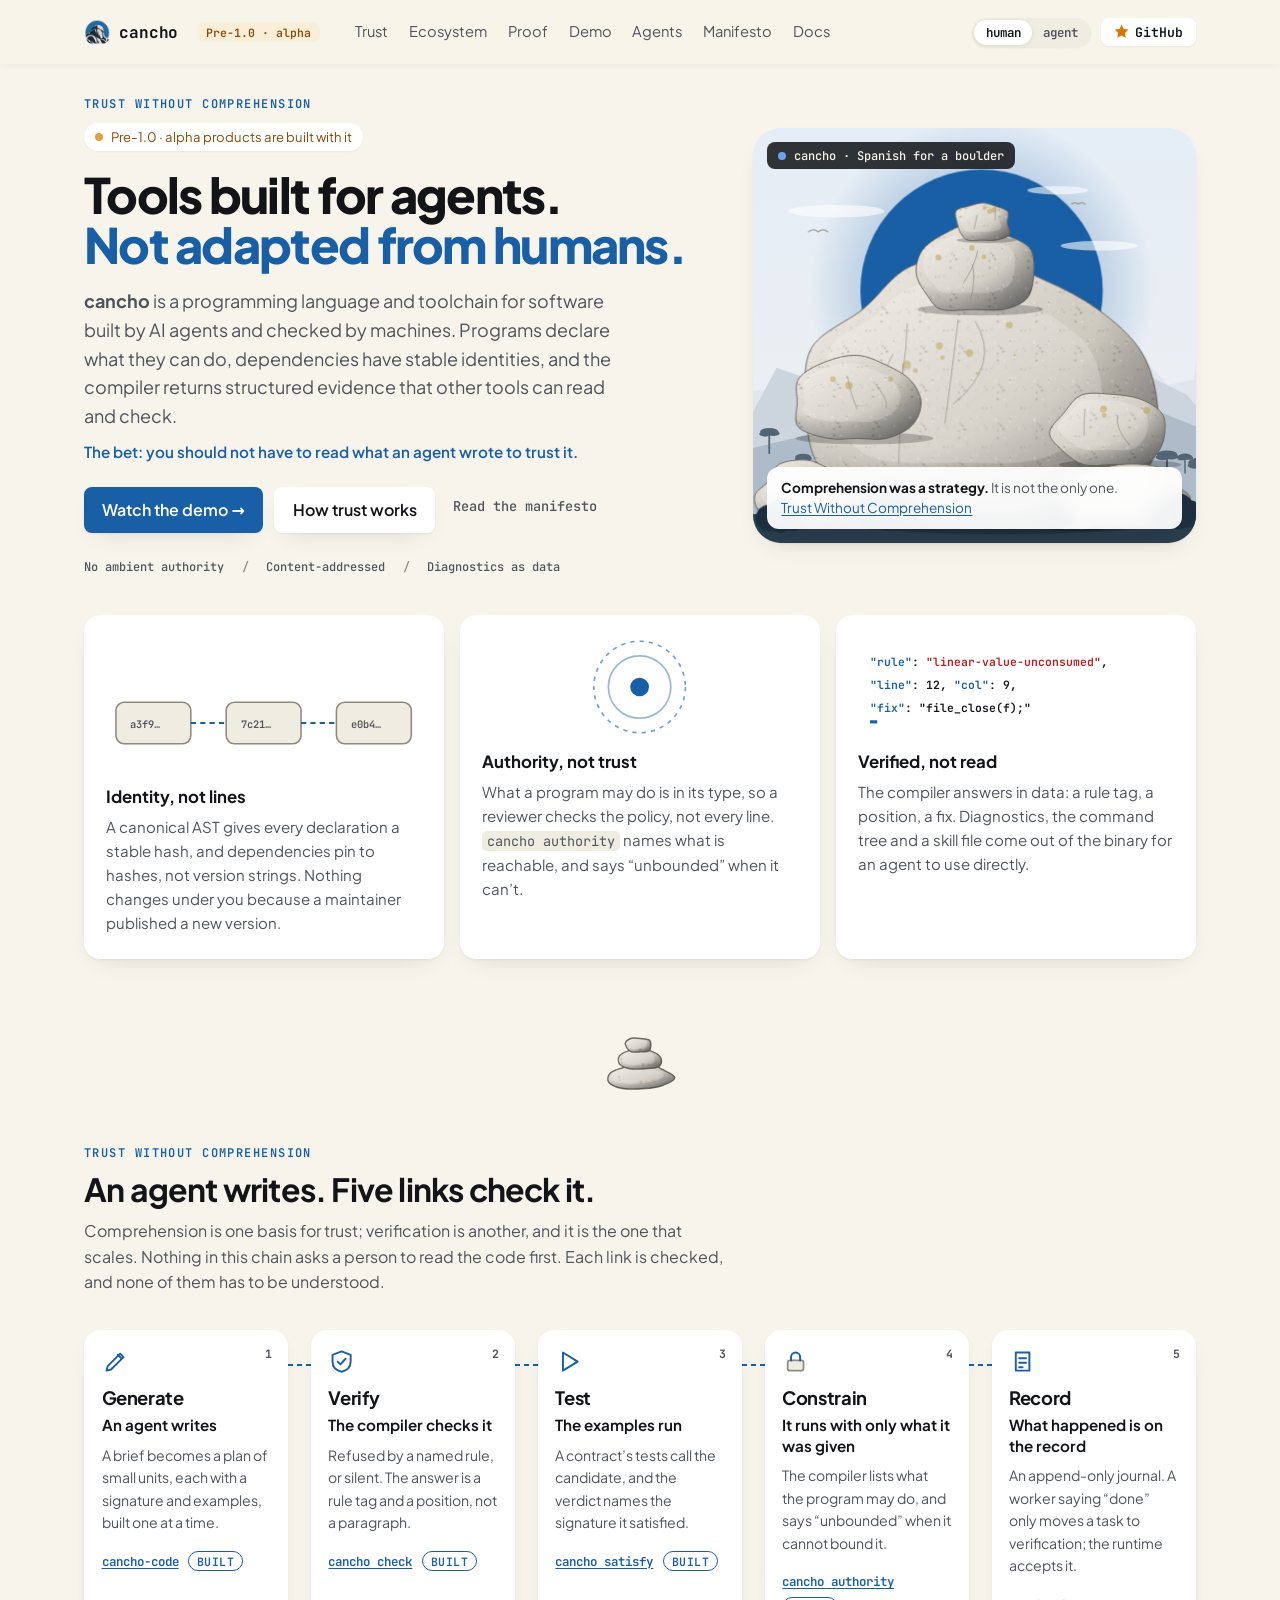
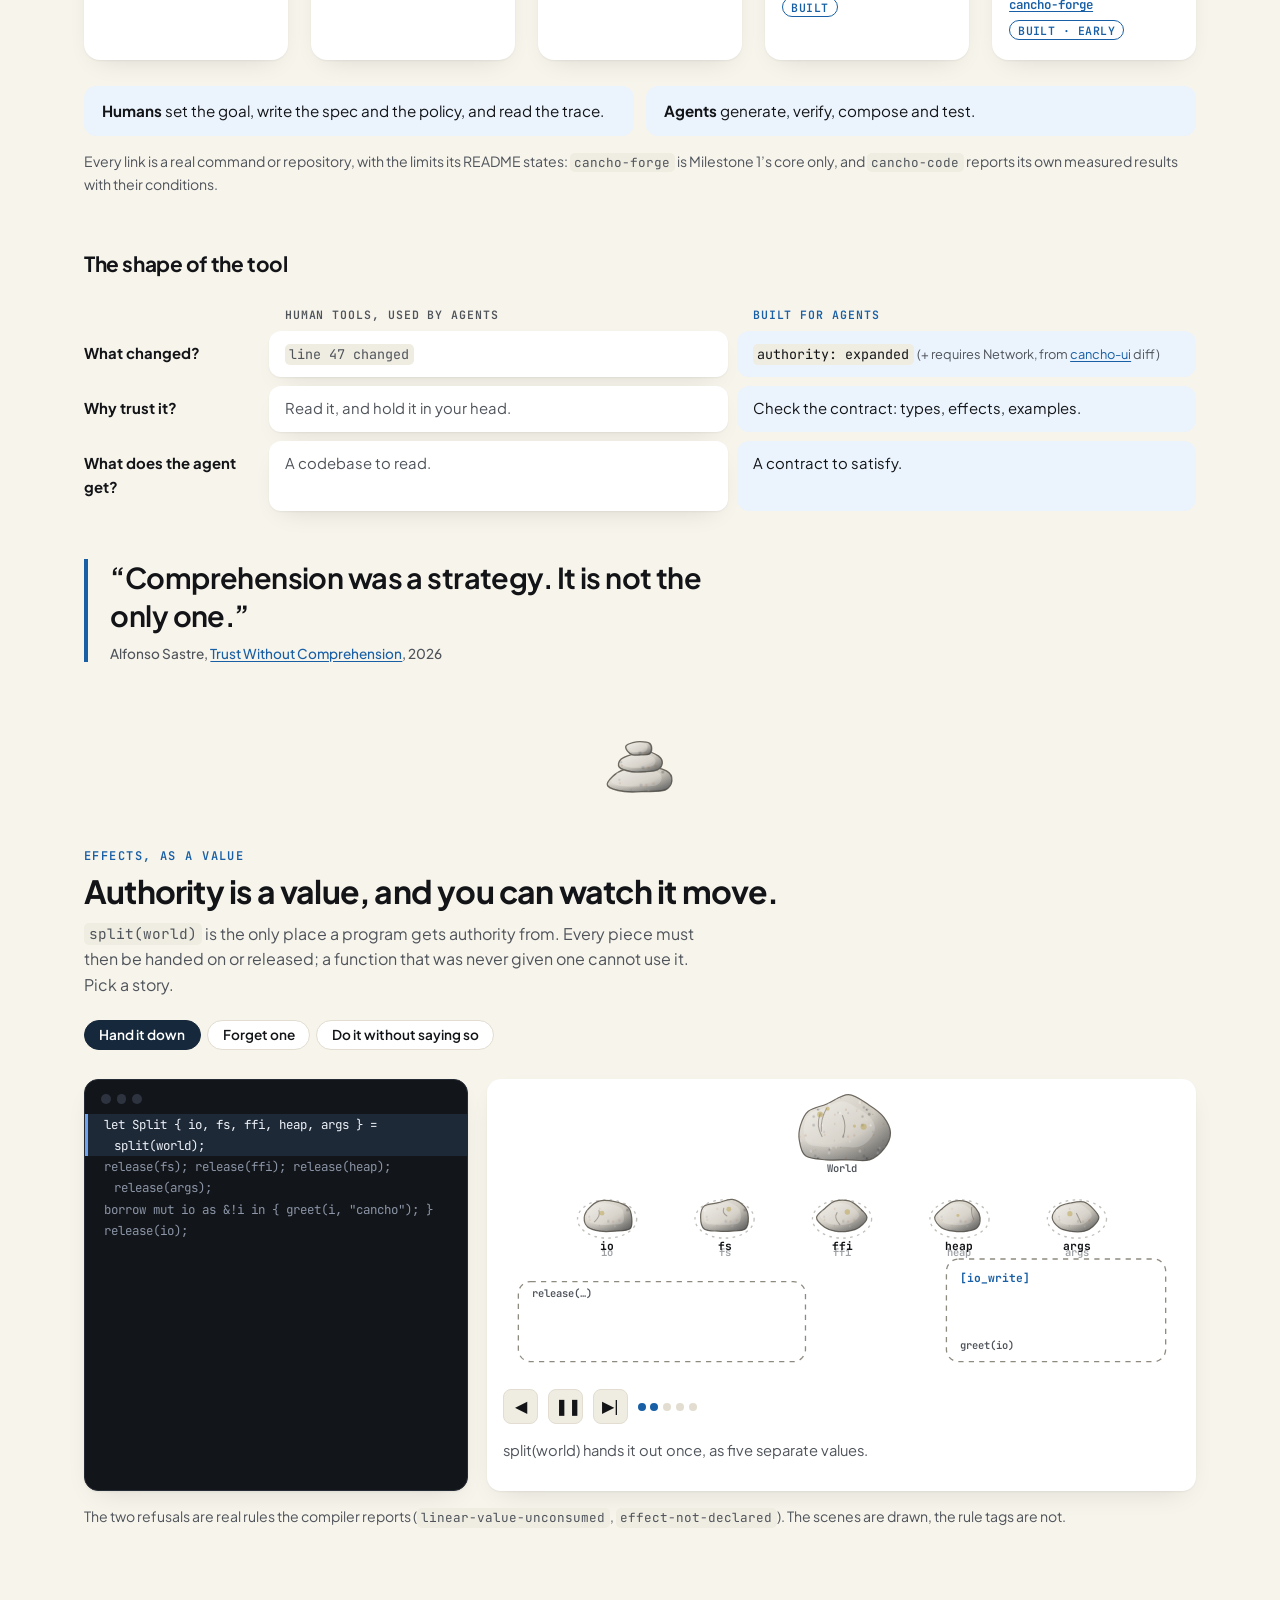
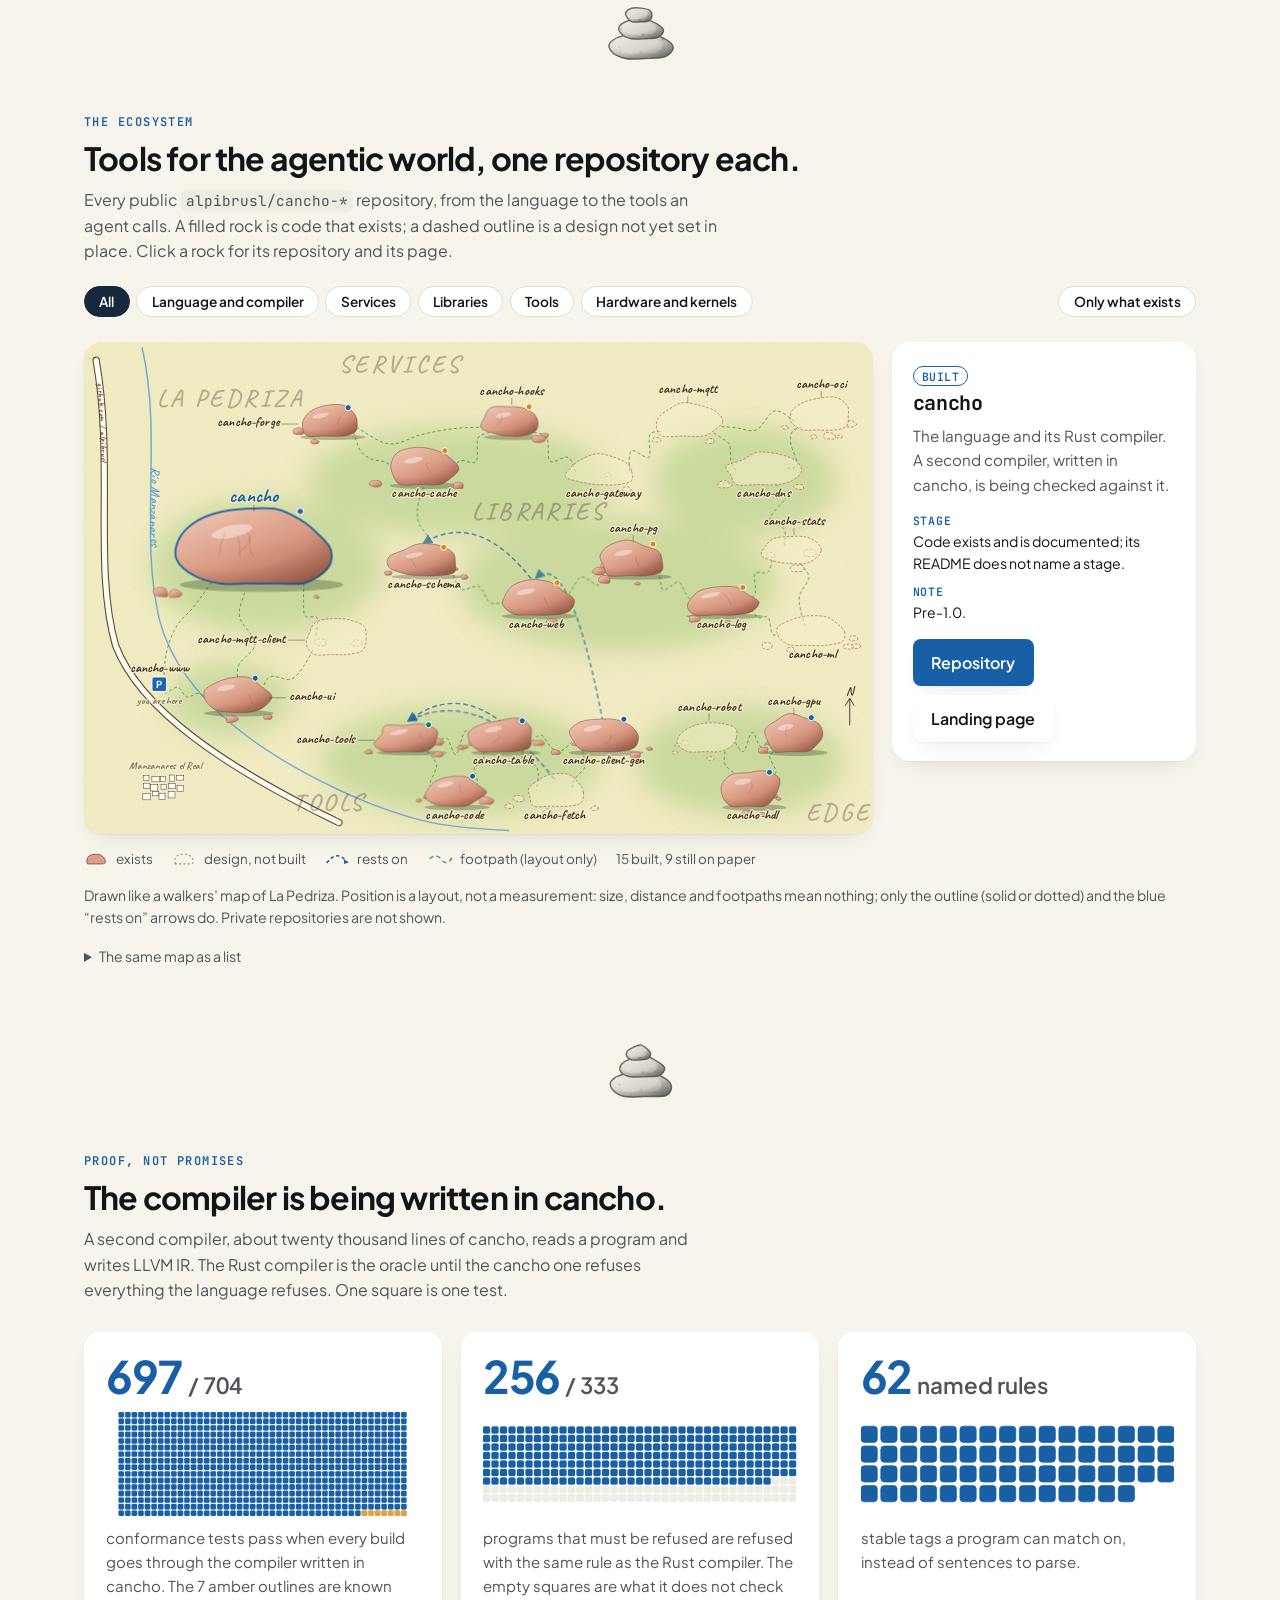
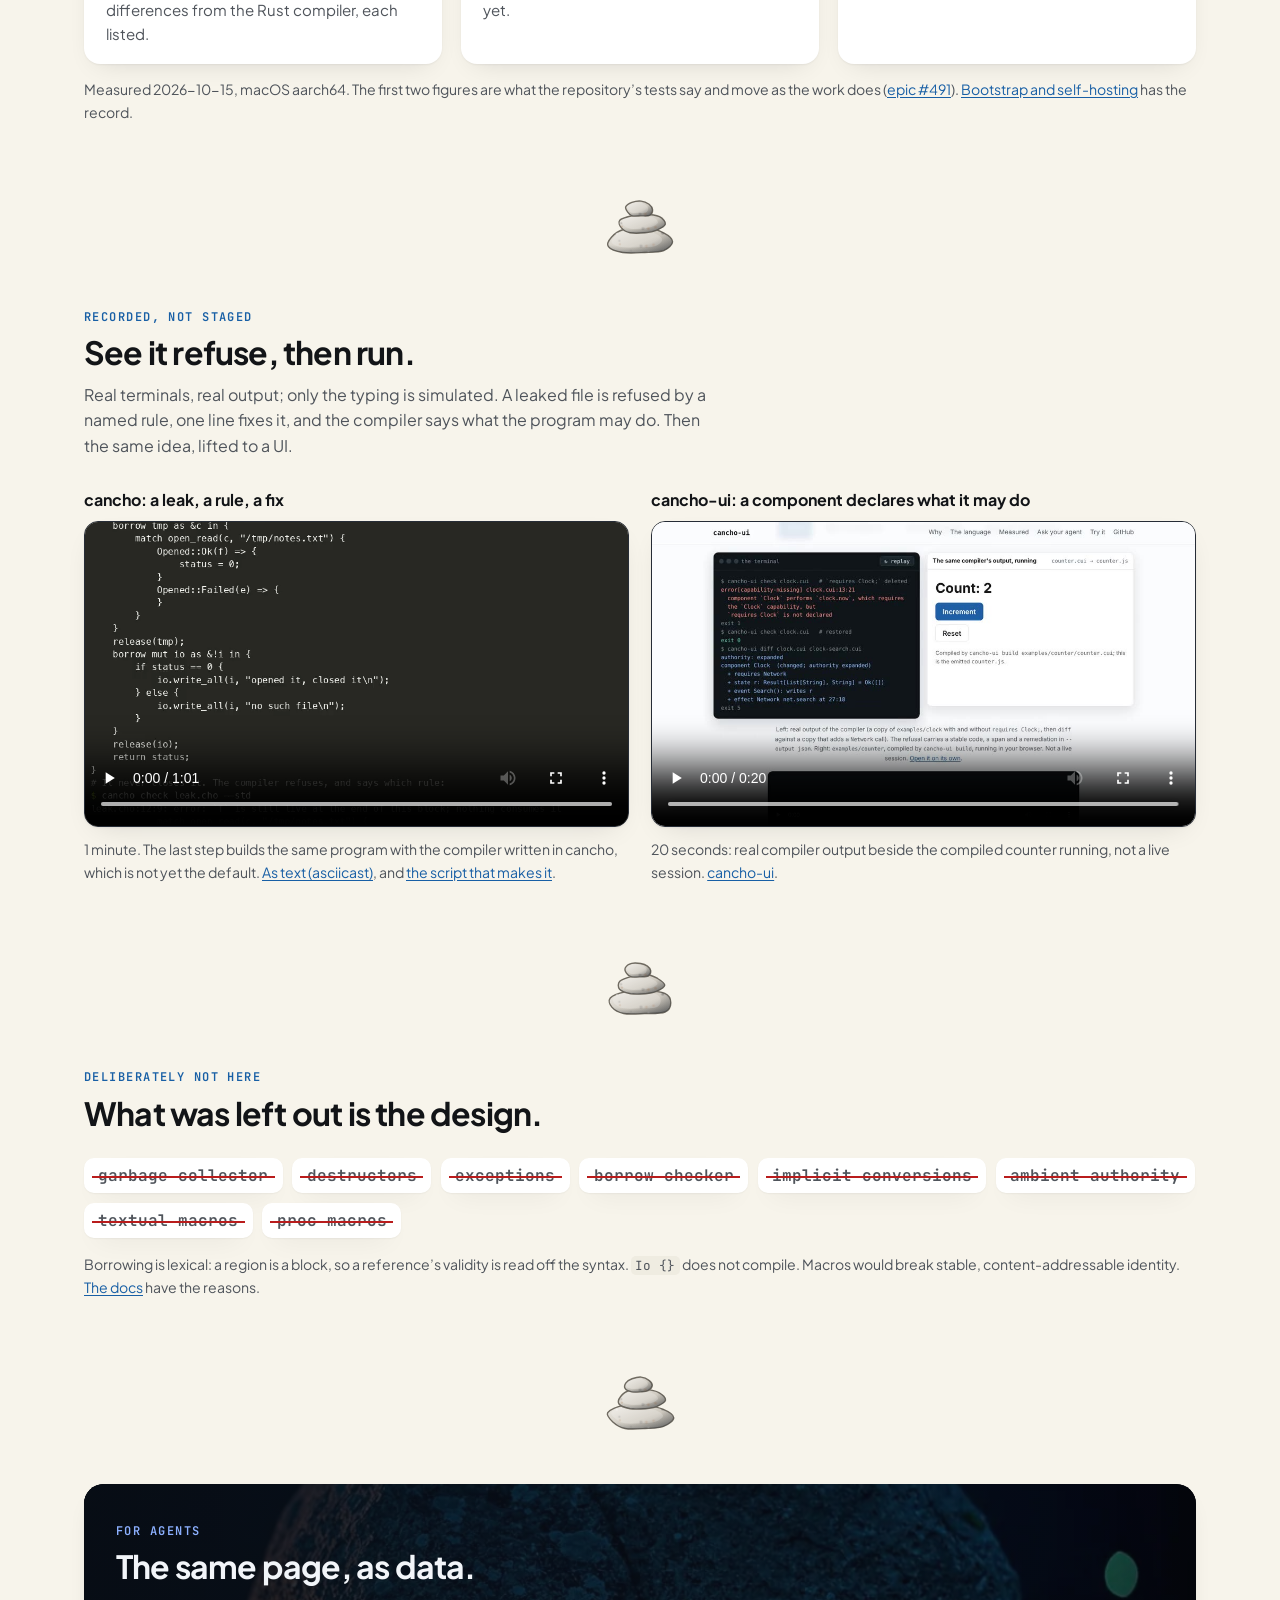
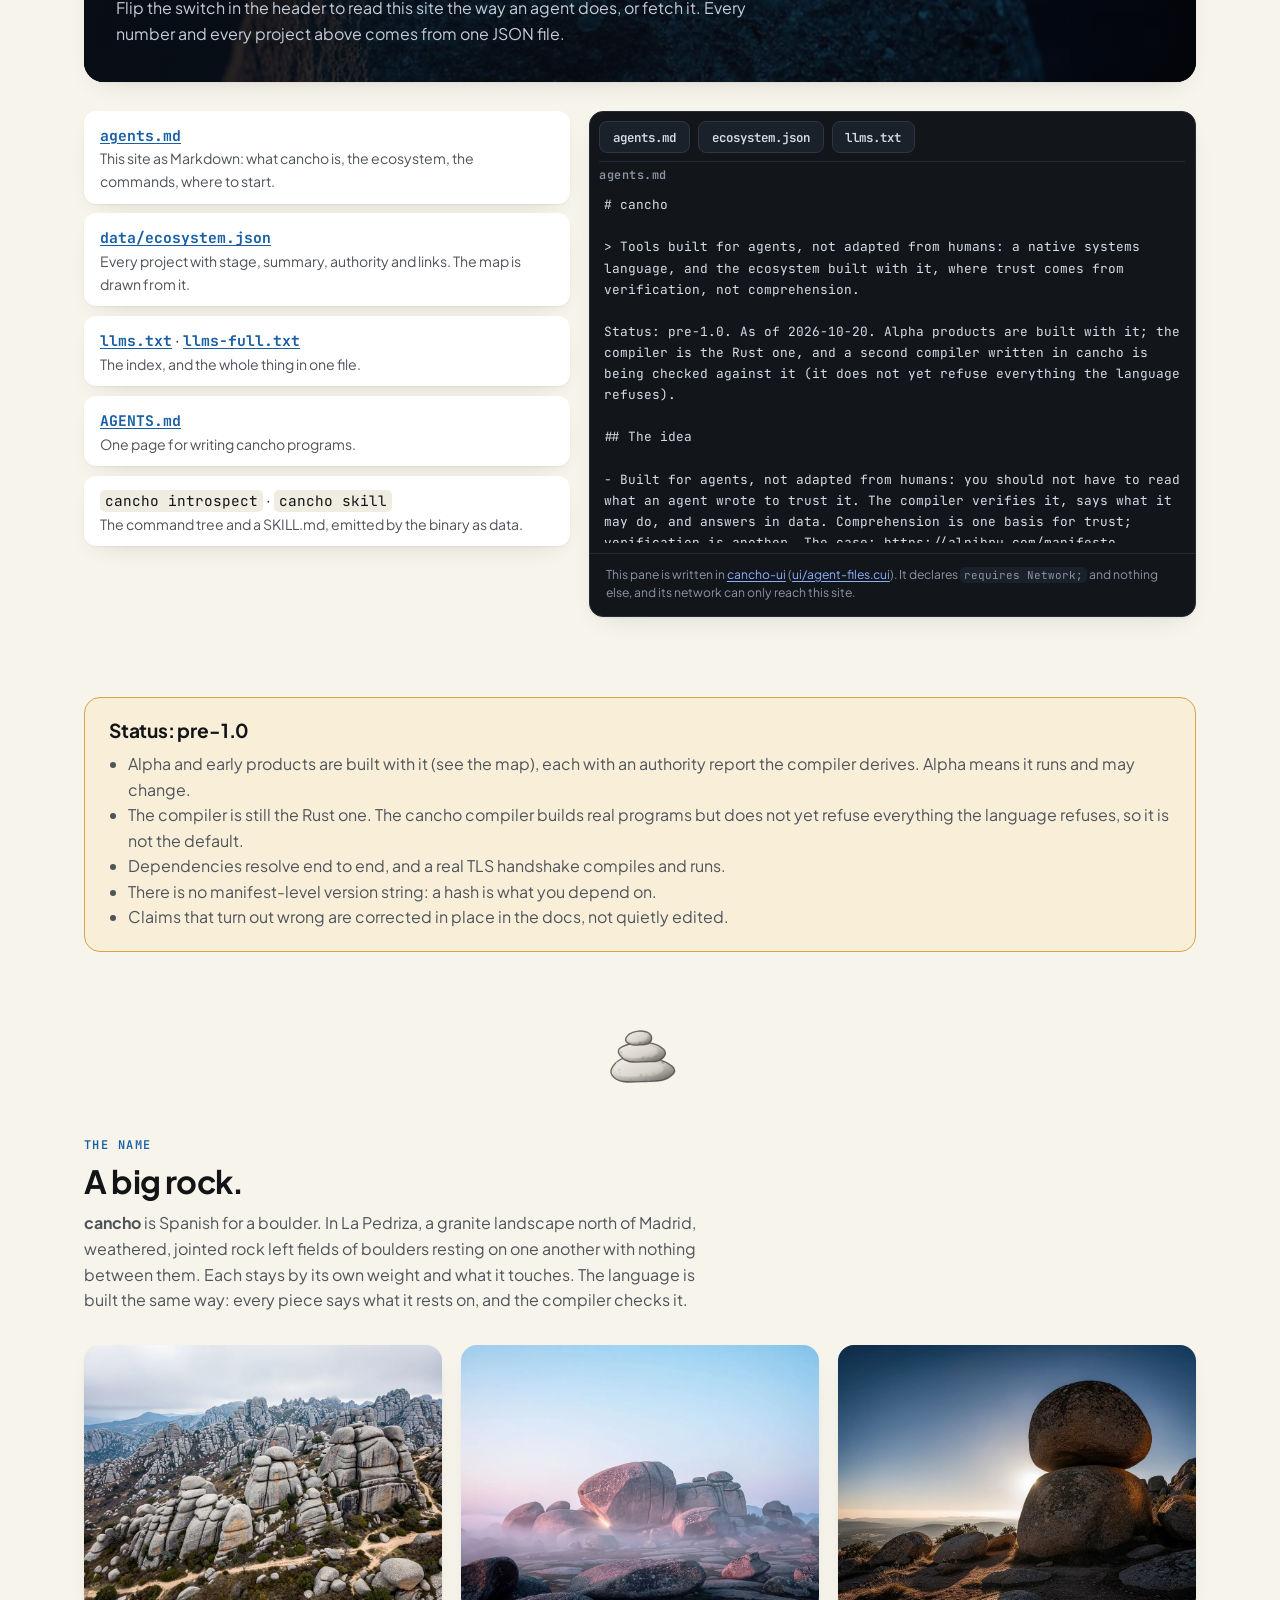
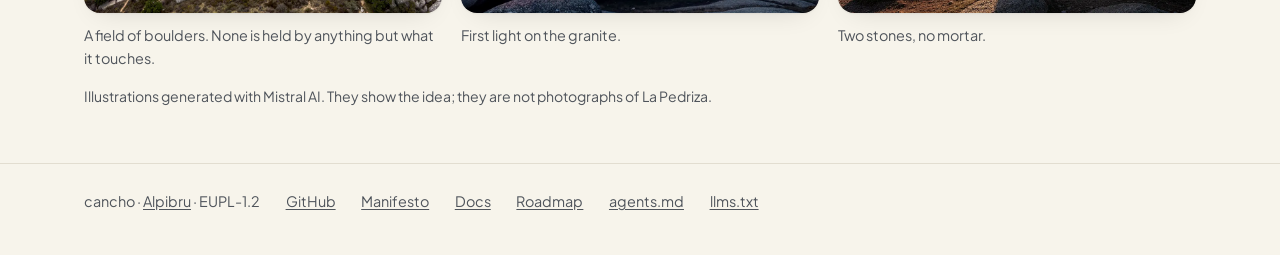
==== index.html @ af43bf25 "Hero: say the practical outcome right under the headline, and lead with the demo A concrete paragrap" ====
<!doctype html>
<html lang="en">
<head>
<meta charset="utf-8">
<meta name="viewport" content="width=device-width, initial-scale=1">
<title>cancho: tools built for agents, not adapted from humans</title>
<meta name="description" content="cancho is a programming language and toolchain for software built by AI agents and checked by machines. Programs declare what they can do, dependencies have stable identities, and the compiler returns structured evidence other tools can read and check. Pre-1.0.">
<meta property="og:title" content="cancho: tools built for agents, not adapted from humans">
<meta property="og:description" content="Trust without comprehension: a language where what code may do is in its type, and the ecosystem built with it.">
<meta property="og:type" content="website">
<meta property="og:url" content="https://alpibrusl.github.io/cancho-www/">
<meta property="og:image" content="https://alpibrusl.github.io/cancho-www/og.png">
<meta property="og:image:width" content="1200">
<meta property="og:image:height" content="630">
<meta property="og:image:alt" content="cancho: Tools built for agents. Trust without comprehension.">
<meta name="twitter:card" content="summary_large_image">
<link rel="canonical" href="https://alpibrusl.github.io/cancho-www/">
<meta name="color-scheme" content="light dark">
<link rel="icon" type="image/png" href="logo-mark.png">
<link rel="apple-touch-icon" href="logo.png">
<link rel="alternate" type="text/markdown" href="agents.md" title="cancho, as an agent reads it">
<link rel="alternate" type="application/json" href="data/ecosystem.json" title="The cancho ecosystem as data">
<link rel="stylesheet" href="assets/site.css">
<script>document.documentElement.classList.add('js');</script>
</head>
<body>
<a class="skip" href="#main">Skip to content</a>

<header class="top"><div class="wrap">
  <a class="brand" href="#top"><img src="logo-mark.png" width="32" height="32" alt="">cancho</a>
  <span class="prever">Pre-1.0 · alpha</span>
  <nav aria-label="Sections">
    <a href="#trust" class="opt">Trust</a><a href="#ecosystem" class="opt">Ecosystem</a><a href="#proof" class="opt">Proof</a><a href="#demo" class="opt">Demo</a><a href="#agents" class="opt">Agents</a><a href="https://alpibru.com/manifesto" class="opt">Manifesto</a><a href="https://alpibrusl.github.io/cancho/" class="opt">Docs</a>
  </nav>
  <div class="hright">
    <span class="switch" role="group" aria-label="View this page as">
      <button type="button" id="view-human" aria-pressed="true">human</button><button type="button" id="view-agent" aria-pressed="false">agent</button>
    </span>
    <a class="ghbtn" href="https://github.com/alpibrusl/cancho"><svg viewBox="0 0 16 16" aria-hidden="true"><path d="M8 .6l2.2 4.6 5 .7-3.6 3.5.9 5L8 12l-4.5 2.4.9-5L.8 5.9l5-.7z"/></svg>GitHub</a>
    <details class="menu"><summary aria-label="Menu"><svg viewBox="0 0 20 20" aria-hidden="true"><path d="M3 6h14M3 10h14M3 14h14" stroke="currentColor" stroke-width="1.8" stroke-linecap="round" fill="none"/></svg></summary>
      <div><a href="#trust">Trust</a><a href="#ecosystem">Ecosystem</a><a href="#proof">Proof</a><a href="#demo">Demo</a><a href="#agents">Agents</a><a href="https://alpibru.com/manifesto">Manifesto</a><a href="https://alpibrusl.github.io/cancho/">Docs</a><a href="https://github.com/alpibrusl/cancho">GitHub</a></div>
    </details>
  </div>
</div></header>

<main id="main" class="wrap">

<div class="hero" id="top">
  <div>
    <p class="eyebrow">Trust without comprehension</p>
    <a class="badge" href="#status"><i></i>Pre-1.0 · alpha products are built with it</a>
    <h1>Tools built for agents.<br><em>Not adapted from humans.</em></h1>
    <p class="lead"><b>cancho</b> is a programming language and toolchain for software built by AI agents and checked by machines. Programs declare what they can do, dependencies have stable identities, and the compiler returns structured evidence that other tools can read and check.</p>
    <p class="bet">The bet: you should not have to read what an agent wrote to trust it.</p>
    <div class="cta"><a class="btn primary" href="#demo">Watch the demo →</a><a class="btn ghost" href="#trust">How trust works</a><a class="btn text" href="https://alpibru.com/manifesto">Read the manifesto</a></div>
    <ul class="facts"><li>No ambient authority</li><li>Content-addressed</li><li>Diagnostics as data</li></ul>
  </div>
  <div class="scene-wrap">
    <div class="scene" role="img" aria-label="A stack of granite boulders in front of a blue sun, as in the cancho logo"><svg id="scene-svg" viewBox="0 0 640 600" preserveAspectRatio="xMidYMax meet"></svg></div>
    <span class="tag"><i></i>cancho · Spanish for a boulder</span>
    <p class="caption"><b>Comprehension was a strategy.</b> It is not the only one. <a href="https://alpibru.com/manifesto">Trust Without Comprehension</a></p>
  </div>
</div>

<div class="three reveal">
  <div class="card">
    <svg class="chain" viewBox="0 0 300 100" role="img" aria-label="Three blocks linked by their hashes">
      <rect x="8" y="30" width="72" height="40" rx="8"/><text x="22" y="55">a3f9…</text>
      <path class="link" d="M80,50 H114"/><rect x="114" y="30" width="72" height="40" rx="8"/><text x="128" y="55">7c21…</text>
      <path class="link" d="M186,50 H220"/><rect x="220" y="30" width="72" height="40" rx="8"/><text x="234" y="55">e0b4…</text>
    </svg>
    <h3>Identity, not lines</h3><p>A canonical AST gives every declaration a stable hash, and dependencies pin to hashes, not version strings. Nothing changes under you because a maintainer published a new version.</p>
  </div>
  <div class="card">
    <svg class="rings" viewBox="0 0 300 100" role="img" aria-label="Rings spreading from a core and stopping at a boundary">
      <circle class="pulse" cx="150" cy="50" r="30"/><circle class="pulse" cx="150" cy="50" r="30"/>
      <circle cx="150" cy="50" r="44" style="opacity:.6;stroke-dasharray:4 5"/><circle class="core" cx="150" cy="50" r="9"/>
    </svg>
    <h3>Authority, not trust</h3><p>What a program may do is in its type, so a reviewer checks the policy, not every line. <code>cancho authority</code> names what is reachable, and says “unbounded” when it can’t.</p>
  </div>
  <div class="card">
    <svg class="json" viewBox="0 0 300 100" role="img" aria-label="A diagnostic as JSON with a stable rule tag">
      <text x="10" y="30"><tspan class="k">"rule"</tspan>: <tspan class="e">"linear-value-unconsumed"</tspan>,</text>
      <text x="10" y="52"><tspan class="k">"line"</tspan>: 12, <tspan class="k">"col"</tspan>: 9,</text>
      <text x="10" y="74"><tspan class="k">"fix"</tspan>: <tspan>"file_close(f);"</tspan></text><rect class="caret" x="10" y="82" width="7" height="3"/>
    </svg>
    <h3>Verified, not read</h3><p>The compiler answers in data: a rule tag, a position, a fix. Diagnostics, the command tree and a skill file come out of the binary for an agent to use directly.</p>
  </div>
</div>

<div class="cairn" aria-hidden="true"></div>

<section id="trust">
  <p class="eyebrow">Trust without comprehension</p>
  <h2>An agent writes. Five links check it.</h2>
  <p class="sub">Comprehension is one basis for trust; verification is another, and it is the one that scales. Nothing in this chain asks a person to read the code first. Each link is checked, and none of them has to be understood.</p>
  <ol class="chain reveal">
    <li style="--i:0">
      <svg class="ico" viewBox="0 0 24 24" aria-hidden="true"><path d="M4 20l4-1 11-11-3-3L5 16z"/><path d="M14 6l3 3"/></svg>
      <span class="n">1</span>
      <h3>Generate</h3>
      <p class="what">An agent writes</p>
      <p>A brief becomes a plan of small units, each with a signature and examples, built one at a time.</p>
      <a class="ref" href="https://github.com/alpibrusl/cancho-code">cancho-code</a> <span class="chip built">built</span>
    </li>
    <li style="--i:1">
      <svg class="ico" viewBox="0 0 24 24" aria-hidden="true"><path d="M12 3l8 3v6c0 5-3.5 8-8 9-4.5-1-8-4-8-9V6z"/><path d="M8.5 12l2.5 2.5 4.5-5"/></svg>
      <span class="n">2</span>
      <h3>Verify</h3>
      <p class="what">The compiler checks it</p>
      <p>Refused by a named rule, or silent. The answer is a rule tag and a position, not a paragraph.</p>
      <a class="ref" href="https://github.com/alpibrusl/cancho">cancho check</a> <span class="chip built">built</span>
    </li>
    <li style="--i:2">
      <svg class="ico" viewBox="0 0 24 24" aria-hidden="true"><path d="M7 4v16l13-8z"/></svg>
      <span class="n">3</span>
      <h3>Test</h3>
      <p class="what">The examples run</p>
      <p>A contract’s tests call the candidate, and the verdict names the signature it satisfied.</p>
      <a class="ref" href="https://github.com/alpibrusl/cancho">cancho satisfy</a> <span class="chip built">built</span>
    </li>
    <li style="--i:3">
      <svg class="ico" viewBox="0 0 24 24" aria-hidden="true"><rect x="5" y="11" width="14" height="9" rx="2"/><path d="M8 11V8a4 4 0 018 0v3"/></svg>
      <span class="n">4</span>
      <h3>Constrain</h3>
      <p class="what">It runs with only what it was given</p>
      <p>The compiler lists what the program may do, and says “unbounded” when it cannot bound it.</p>
      <a class="ref" href="https://github.com/alpibrusl/cancho">cancho authority</a> <span class="chip built">built</span>
    </li>
    <li style="--i:4">
      <svg class="ico" viewBox="0 0 24 24" aria-hidden="true"><path d="M6 4h12v16H6z"/><path d="M9 9h6M9 13h6M9 17h3"/></svg>
      <span class="n">5</span>
      <h3>Record</h3>
      <p class="what">What happened is on the record</p>
      <p>An append-only journal. A worker saying “done” only moves a task to verification; the runtime accepts it.</p>
      <a class="ref" href="https://github.com/alpibrusl/cancho-forge">cancho-forge</a> <span class="chip built">built · early</span>
    </li>
  </ol>
  <div class="roles reveal">
    <div><b>Humans</b> set the goal, write the spec and the policy, and read the trace.</div>
    <div><b>Agents</b> generate, verify, compose and test.</div>
  </div>
  <p class="note">Every link is a real command or repository, with the limits its README states: <code>cancho-forge</code> is Milestone 1’s core only, and <code>cancho-code</code> reports its own measured results with their conditions.</p>

  <h3 class="sub-h">The shape of the tool</h3>
  <div class="compare reveal" role="table" aria-label="Human tools used by agents, against tools built for agents">
    <div class="ch" role="row"><span role="columnheader"></span><span role="columnheader">Human tools, used by agents</span><span role="columnheader" class="us">Built for agents</span></div>
    <div role="row"><span role="rowheader">What changed?</span><span><code>line 47 changed</code></span><span class="us"><code>authority: expanded</code> <small>(+ requires Network, from <a href="https://github.com/alpibrusl/cancho-ui">cancho-ui</a> diff)</small></span></div>
    <div role="row"><span role="rowheader">Why trust it?</span><span>Read it, and hold it in your head.</span><span class="us">Check the contract: types, effects, examples.</span></div>
    <div role="row"><span role="rowheader">What does the agent get?</span><span>A codebase to read.</span><span class="us">A contract to satisfy.</span></div>
  </div>
  <blockquote class="pull reveal">“Comprehension was a strategy. It is not the only one.”<cite>Alfonso Sastre, <a href="https://alpibru.com/manifesto">Trust Without Comprehension</a>, 2026</cite></blockquote>
</section>

<div class="cairn" aria-hidden="true"></div>

<section id="authority">
  <p class="eyebrow">Effects, as a value</p>
  <h2>Authority is a value, and you can watch it move.</h2>
  <p class="sub"><code>split(world)</code> is the only place a program gets authority from. Every piece must then be handed on or released; a function that was never given one cannot use it. Pick a story.</p>
  <div class="tabs" id="auth-tabs" role="group" aria-label="Scenarios"></div>
  <div class="stage">
    <div class="codepane" aria-label="The program, one line per step">
      <div class="bar"><i></i><i></i><i></i></div>
      <div id="auth-code"><span class="ln"></span><span class="ln"></span><span class="ln"></span><span class="ln"></span></div>
    </div>
    <div class="canvas">
      <svg viewBox="0 0 800 340" role="img" aria-label="Animation: the world splits into five capabilities, which are released or lent"><g id="auth-svg"></g></svg>
      <div class="ctrl">
        <button type="button" id="auth-prev" aria-label="Previous step">◀</button>
        <button type="button" id="auth-play" aria-label="Play">▶</button>
        <button type="button" id="auth-next" aria-label="Next step">▶|</button>
        <div class="dots" id="auth-dots" aria-hidden="true"></div>
        <span class="verdict" id="auth-verdict" role="status"></span>
        <p class="cap" id="auth-cap" aria-live="polite"></p>
      </div>
    </div>
  </div>
  <p class="note">The two refusals are real rules the compiler reports (<code>linear-value-unconsumed</code>, <code>effect-not-declared</code>). The scenes are drawn, the rule tags are not.</p>
</section>

<div class="cairn" aria-hidden="true"></div>

<section id="ecosystem">
  <p class="eyebrow">The ecosystem</p>
  <h2>Tools for the agentic world, one repository each.</h2>
  <p class="sub">Every public <code>alpibrusl/cancho-*</code> repository, from the language to the tools an agent calls. A filled rock is code that exists; a dashed outline is a design not yet set in place. Click a rock for its repository and its page.</p>
  <div class="chips" id="map-chips" role="group" aria-label="Filter the map"></div>
  <div class="mapwrap">
    <div class="map"><svg id="map-svg" viewBox="0 100 1300 810" role="group" aria-label="Map of the cancho ecosystem"></svg></div>
    <aside class="detail" id="detail" aria-live="polite"></aside>
  </div>
  <div class="legend">
    <span><svg viewBox="0 0 30 18" aria-hidden="true"><path class="lg-fill" d="M4,15 Q1,6 10,4 Q22,2 25,11 Q26,15 21,15Z"/></svg>exists</span>
    <span><svg viewBox="0 0 30 18" aria-hidden="true"><path class="lg-line" d="M4,15 Q1,6 10,4 Q22,2 25,11 Q26,15 21,15Z" stroke-dasharray="2 3" opacity=".8"/></svg>design, not built</span>
    <span><svg viewBox="0 0 30 18" aria-hidden="true"><path d="M2,14 Q14,-2 25,12" fill="none" stroke="var(--accent)" stroke-width="1.8" stroke-dasharray="4 3"/><path d="M28,13 L22,9.5 L22.5,15z" fill="var(--accent)"/></svg>rests on</span>
    <span><svg viewBox="0 0 30 18" aria-hidden="true"><path d="M2,9 Q10,2 16,10 T28,8" fill="none" stroke="var(--map-trail)" stroke-width="1.6" stroke-dasharray="5 4"/></svg>footpath (layout only)</span>
    <span id="map-count"></span>
  </div>
  <p class="note">Drawn like a walkers’ map of La Pedriza. Position is a layout, not a measurement: size, distance and footpaths mean nothing; only the outline (solid or dotted) and the blue “rests on” arrows do. Private repositories are not shown.</p>
  <!-- eco:start -->
  <details class="note" id="map-fallback"><summary>The same map as a list</summary>
  <ul>
  <li><a href="https://github.com/alpibrusl/cancho">cancho</a> · <a href="https://alpibrusl.github.io/cancho/">page</a> (built): The language and its Rust compiler. A second compiler, written in cancho, is being checked against it.</li>
  <li><a href="https://github.com/alpibrusl/cancho-ui">cancho-ui</a> · <a href="https://alpibrusl.github.io/cancho-ui/">page</a> (built): A UI language whose compiler knows what each component is allowed to do. Builds JavaScript and DOM.</li>
  <li><a href="https://github.com/alpibrusl/cancho-hooks">cancho-hooks</a> · <a href="https://alpibrusl.github.io/cancho-hooks/">page</a> (alpha): Webhook delivery: on disk before the 202, signed, retried, dead-lettered and replayable.</li>
  <li><a href="https://github.com/alpibrusl/cancho-cache">cancho-cache</a> · <a href="https://alpibrusl.github.io/cancho-cache/">page</a> (alpha): Redis-compatible string cache over RESP2/RESP3, expiry and LRU in a fixed arena.</li>
  <li><a href="https://github.com/alpibrusl/cancho-gateway">cancho-gateway</a> · <a href="https://alpibrusl.github.io/cancho-gateway/">page</a> (design): An auditable HTTP/1.1 reverse proxy: a fixed upstream set proven by the authority report.</li>
  <li><a href="https://github.com/alpibrusl/cancho-mqtt">cancho-mqtt</a> · <a href="https://alpibrusl.github.io/cancho-mqtt/">page</a> (design): An MQTT 3.1.1 broker: one thread, one poller, bounded memory.</li>
  <li><a href="https://github.com/alpibrusl/cancho-dns">cancho-dns</a> · <a href="https://alpibrusl.github.io/cancho-dns/">page</a> (design): A forwarding and caching DNS resolver: bounded parser, fixed arena.</li>
  <li><a href="https://github.com/alpibrusl/cancho-oci">cancho-oci</a> (design): Container images without a daemon: a deterministic OCI image builder and registry client.</li>
  <li><a href="https://github.com/alpibrusl/cancho-pg">cancho-pg</a> (early): PostgreSQL client: v3 protocol, SCRAM-SHA-256, extended queries, TLS, non-blocking pool.</li>
  <li><a href="https://github.com/alpibrusl/cancho-schema">cancho-schema</a> (early): Schemas as data: validation, problem+json errors and JSON Schema 2020-12 from one value.</li>
  <li><a href="https://github.com/alpibrusl/cancho-web">cancho-web</a> · <a href="https://alpibrusl.github.io/cancho-web/">page</a> (early): Typed routes, validated bodies, problem+json errors and an OpenAPI document from one declaration.</li>
  <li><a href="https://github.com/alpibrusl/cancho-log">cancho-log</a> (early): A durable, segmented, append-only log with crash-safe recovery that cuts off a torn tail.</li>
  <li><a href="https://github.com/alpibrusl/cancho-stats">cancho-stats</a> · <a href="https://alpibrusl.github.io/cancho-stats/">page</a> (design): Statistics on tabular data as a command line an agent can read: exact sums, tests, intervals, resampling.</li>
  <li><a href="https://github.com/alpibrusl/cancho-ml">cancho-ml</a> · <a href="https://alpibrusl.github.io/cancho-ml/">page</a> (design): Classical ML, pipelines and evaluation: deterministic, bounded, agent-first.</li>
  <li><a href="https://github.com/alpibrusl/cancho-tools">cancho-tools</a> · <a href="https://alpibrusl.github.io/cancho-tools/">page</a> (working): Nine small tools for agents: seek, list, peek, jsonq, tally, hash, write, replace, move. JSON out, errors that name a rule.</li>
  <li><a href="https://github.com/alpibrusl/cancho-table">cancho-table</a> · <a href="https://alpibrusl.github.io/cancho-table/">page</a> (built): Select, filter, group and aggregate CSV/TSV for agents; bounded, exact, byte-stable.</li>
  <li><a href="https://github.com/alpibrusl/cancho-robot">cancho-robot</a> · <a href="https://alpibrusl.github.io/cancho-robot/">page</a> (design): A robot arm controller: the Feetech servo bus, SO-101 kinematics and a safety core every motion goes through.</li>
  <li><a href="https://github.com/alpibrusl/cancho-gpu">cancho-gpu</a> · <a href="https://alpibrusl.github.io/cancho-gpu/">page</a> (built): A compiler for lex-gpu&#x27;s .lx tile kernels to CUDA C and Metal, written in cancho.</li>
  <li><a href="https://github.com/alpibrusl/cancho-code">cancho-code</a> · <a href="https://alpibrusl.github.io/cancho-code/">page</a> (built): An AI coding assistant that proves its work: the cancho compiler checks every piece the model writes, and a task is done only when the compiler and the task&#x27;s own examples say so.</li>
  <li><a href="https://github.com/alpibrusl/cancho-forge">cancho-forge</a> · <a href="https://alpibrusl.github.io/cancho-forge/">page</a> (built): An agent-run software company you can audit: state, budgets, approvals and evidence are kept by the runtime, and a worker cannot accept its own work.</li>
  <li><a href="https://github.com/alpibrusl/cancho-hdl">cancho-hdl</a> · <a href="https://alpibrusl.github.io/cancho-hdl/">page</a> (built): One .chw file declares the software/hardware boundary (registers, fields, interrupts, DMA); it is checked, and a C header, device tree, SystemVerilog RTL and CMSIS-SVD are generated from it.</li>
  <li><a href="https://github.com/alpibrusl/cancho-client-gen">cancho-client-gen</a> (built): Reads the OpenAPI 3.1 document that cancho-web generates and writes strictly typed clients; the contract, both ways.</li>
  <li><a href="https://github.com/alpibrusl/cancho-fetch">cancho-fetch</a> (design): An agent-safe fetch: HTTP and HTTPS to a fixed, built-in list of hosts, with the list in the binary&#x27;s authority row instead of a flag.</li>
  <li><a href="https://github.com/alpibrusl/cancho-mqtt-client">cancho-mqtt-client</a> (design): An MQTT 3.1.1 client library: connect, publish, subscribe, will, QoS 0 and 1, and a reconnect with bounded backoff. The other half of cancho-mqtt.</li>
  </ul></details>
  <!-- eco:end -->
</section>

<div class="cairn" aria-hidden="true"></div>

<section id="proof">
  <p class="eyebrow">Proof, not promises</p>
  <h2>The compiler is being written in cancho.</h2>
  <p class="sub">A second compiler, about twenty thousand lines of cancho, reads a program and writes LLVM IR. The Rust compiler is the oracle until the cancho one refuses everything the language refuses. One square is one test.</p>
  <div class="proof">
    <div class="card">
      <b data-count="conformance"><span>0</span> <small>/ 704</small></b>
      <div id="w-conformance"></div>
      <p>conformance tests pass when every build goes through the compiler written in cancho. The 7 amber outlines are known differences from the Rust compiler, each listed.</p>
    </div>
    <div class="card">
      <b data-count="refusals"><span>0</span> <small>/ 333</small></b>
      <div id="w-refusals"></div>
      <p>programs that must be refused are refused with the same rule as the Rust compiler. The empty squares are what it does not check yet.</p>
    </div>
    <div class="card">
      <b data-count="rules"><span>0</span> <small>named rules</small></b>
      <div id="w-rules"></div>
      <p>stable tags a program can match on, instead of sentences to parse.</p>
    </div>
  </div>
  <p class="note">Measured <span id="proof-date"></span>. The first two figures are what the repository’s tests say and move as the work does (<a href="https://github.com/alpibrusl/cancho/issues/491">epic #491</a>). <a href="https://alpibrusl.github.io/cancho/bootstrap.html">Bootstrap and self-hosting</a> has the record.</p>
</section>

<div class="cairn" aria-hidden="true"></div>

<section id="demo">
  <p class="eyebrow">Recorded, not staged</p>
  <h2>See it refuse, then run.</h2>
  <p class="sub">Real terminals, real output; only the typing is simulated. A leaked file is refused by a named rule, one line fixes it, and the compiler says what the program may do. Then the same idea, lifted to a UI.</p>
  <div class="videos">
    <figure>
      <h3>cancho: a leak, a rule, a fix</h3>
      <video controls playsinline preload="metadata" poster="demo/poster.png" aria-describedby="cap1">
        <source src="demo/demo.mp4" type="video/mp4"><source src="demo/demo.webm" type="video/webm">
        <a href="demo/demo.mp4">Watch the demo (mp4)</a>
      </video>
      <figcaption id="cap1">1 minute. The last step builds the same program with the compiler written in cancho, which is not yet the default. <a href="demo/demo.cast">As text (asciicast)</a>, and <a href="https://github.com/alpibrusl/cancho-www/blob/main/scripts/record_demo.sh">the script that makes it</a>.</figcaption>
    </figure>
    <figure>
      <h3>cancho-ui: a component declares what it may do</h3>
      <video controls playsinline preload="metadata" poster="assets/media/ui-demo.poster.jpg" aria-describedby="cap2">
        <source src="assets/media/ui-demo.mp4" type="video/mp4"><source src="assets/media/ui-demo.webm" type="video/webm">
        <a href="assets/media/ui-demo.mp4">Watch the demo (mp4)</a>
      </video>
      <figcaption id="cap2">20 seconds: real compiler output beside the compiled counter running, not a live session. <a href="https://github.com/alpibrusl/cancho-ui">cancho-ui</a>.</figcaption>
    </figure>
  </div>
</section>

<div class="cairn" aria-hidden="true"></div>

<section id="not-here">
  <p class="eyebrow">Deliberately not here</p>
  <h2>What was left out is the design.</h2>
  <div class="nope" role="list">
    <span role="listitem" style="--i:0">garbage collector</span><span role="listitem" style="--i:1">destructors</span><span role="listitem" style="--i:2">exceptions</span><span role="listitem" style="--i:3">borrow checker</span>
    <span role="listitem" style="--i:4">implicit conversions</span><span role="listitem" style="--i:5">ambient authority</span><span role="listitem" style="--i:6">textual macros</span><span role="listitem" style="--i:7">proc macros</span>
  </div>
  <p class="note">Borrowing is lexical: a region is a block, so a reference’s validity is read off the syntax. <code>Io {}</code> does not compile. Macros would break stable, content-addressable identity. <a href="https://alpibrusl.github.io/cancho/">The docs</a> have the reasons.</p>
</section>

<div class="cairn" aria-hidden="true"></div>

<section id="agents">
  <div class="agents-hero">
    <picture class="bg"><source type="image/webp" srcset="assets/img/lichen.webp"><img src="assets/img/lichen.jpg" width="1024" height="768" alt="" loading="lazy" decoding="async"></picture>
    <p class="eyebrow">For agents</p>
    <h2>The same page, as data.</h2>
    <p class="sub">Flip the switch in the header to read this site the way an agent does, or fetch it. Every number and every project above comes from one JSON file.</p>
  </div>
  <div class="agents">
    <ul class="endpoints">
      <li><a href="agents.md">agents.md</a><span>This site as Markdown: what cancho is, the ecosystem, the commands, where to start.</span></li>
      <li><a href="data/ecosystem.json">data/ecosystem.json</a><span>Every project with stage, summary, authority and links. The map is drawn from it.</span></li>
      <li><a href="llms.txt">llms.txt</a> · <a href="llms-full.txt">llms-full.txt</a><span>The index, and the whole thing in one file.</span></li>
      <li><a href="https://github.com/alpibrusl/cancho/blob/main/AGENTS.md">AGENTS.md</a><span>One page for writing cancho programs.</span></li>
      <li><code>cancho introspect</code> · <code>cancho skill</code><span>The command tree and a SKILL.md, emitted by the binary as data.</span></li>
    </ul>
    <div class="term">
      <div id="root" class="cui" aria-label="Agent files"><pre tabindex="0">Fetch <a href="agents.md">agents.md</a>, <a href="data/ecosystem.json">ecosystem.json</a> or <a href="llms.txt">llms.txt</a> directly.</pre></div>
      <p class="uinote">This pane is written in <a href="https://github.com/alpibrusl/cancho-ui">cancho-ui</a> (<a href="https://github.com/alpibrusl/cancho-www/blob/main/ui/agent-files.cui">ui/agent-files.cui</a>). It declares <code>requires Network;</code> and nothing else, and its network can only reach this site.</p>
    </div>
  </div>
</section>

<section id="agent-view" aria-label="This site as an agent reads it">
  <p class="eyebrow">agent view</p>
  <p class="sub">This is <a href="agents.md">agents.md</a>, served as-is. Switch back with <b>human</b> in the header.</p>
  <pre id="agent-full" tabindex="0">loading…</pre>
</section>

<aside class="status" id="status">
  <h2>Status: pre-1.0</h2>
  <ul>
    <li>Alpha and early products are built with it (see the map), each with an authority report the compiler derives. Alpha means it runs and may change.</li>
    <li>The compiler is still the Rust one. The cancho compiler builds real programs but does not yet refuse everything the language refuses, so it is not the default.</li>
    <li>Dependencies resolve end to end, and a real TLS handshake compiles and runs.</li>
    <li>There is no manifest-level version string: a hash is what you depend on.</li>
    <li>Claims that turn out wrong are corrected in place in the docs, not quietly edited.</li>
  </ul>
</aside>

<div class="cairn" aria-hidden="true"></div>

<section id="name">
  <p class="eyebrow">The name</p>
  <h2>A big rock.</h2>
  <p class="sub"><b>cancho</b> is Spanish for a boulder. In La Pedriza, a granite landscape north of Madrid, weathered, jointed rock left fields of boulders resting on one another with nothing between them. Each stays by its own weight and what it touches. The language is built the same way: every piece says what it rests on, and the compiler checks it.</p>
  <div class="gallery">
    <figure class="reveal"><picture><source type="image/webp" srcset="assets/img/field.webp"><img src="assets/img/field.jpg" width="1024" height="768" alt="Aerial view of a hillside covered in tall stacks of rounded granite boulders, with a dirt path and scrub between them under an overcast sky." loading="lazy" decoding="async"></picture><figcaption>A field of boulders. None is held by anything but what it touches.</figcaption></figure>
    <figure class="reveal"><picture><source type="image/webp" srcset="assets/img/dawn.webp"><img src="assets/img/dawn.jpg" width="1024" height="768" alt="Granite boulders in pink morning light and low mist, with one large rounded rock in the centre." loading="lazy" decoding="async"></picture><figcaption>First light on the granite.</figcaption></figure>
    <figure class="reveal"><picture><source type="image/webp" srcset="assets/img/balance.webp"><img src="assets/img/balance.jpg" width="1024" height="768" alt="Two rounded granite boulders, one resting on the other, lit from behind by the setting sun over a wide valley." loading="lazy" decoding="async"></picture><figcaption>Two stones, no mortar.</figcaption></figure>
  </div>
  <p class="note">Illustrations generated with Mistral AI. They show the idea; they are not photographs of La Pedriza.</p>
</section>


</main>

<footer><div class="wrap">
  <span>cancho · <a href="https://alpibru.com">Alpibru</a> · EUPL-1.2</span>
  <a href="https://github.com/alpibrusl/cancho">GitHub</a>
  <a href="https://alpibru.com/manifesto">Manifesto</a>
  <a href="https://alpibrusl.github.io/cancho/">Docs</a>
  <a href="https://alpibrusl.github.io/cancho/ROADMAP.html">Roadmap</a>
  <a href="agents.md">agents.md</a>
  <a href="llms.txt">llms.txt</a>
</div></footer>

<script src="assets/rocks.js"></script>
<script src="assets/scene.js"></script>
<script src="assets/map.js"></script>
<script src="assets/site.js"></script>
<script type="module" src="assets/agent-files.js"></script>
</body>
</html>
---- assets/site.css ----
/* cancho-www: La Pedriza palette. Granite, a blue sun, ink. Light is morning, dark is night. */
@font-face { font-family: "Plus Jakarta Sans Variable"; font-style: normal; font-display: swap; font-weight: 200 800; src: url("fonts/plus-jakarta-sans-latin-wght-normal.woff2") format("woff2-variations"), url("fonts/plus-jakarta-sans-latin-wght-normal.woff2") format("woff2"); }
@font-face { font-family: "Caveat Variable"; font-style: normal; font-display: swap; font-weight: 400 700; src: url("fonts/caveat-latin-wght-normal.woff2") format("woff2-variations"), url("fonts/caveat-latin-wght-normal.woff2") format("woff2"); }
@font-face { font-family: "JetBrains Mono Variable"; font-style: normal; font-display: swap; font-weight: 100 800; src: url("fonts/jetbrains-mono-latin-wght-normal.woff2") format("woff2-variations"), url("fonts/jetbrains-mono-latin-wght-normal.woff2") format("woff2"); }
:root {
  --bg: #f7f4eb; --fg: #121417; --muted: #4f545b; --line: #e2ddd0; --surface: #ffffff; --soft: #efece1;
  --ink: #16283b; --accent: #185fa5; --accent-fg: #ffffff; --accent-soft: #ebf3fc;
  --good: #0f7b5f; --warn: #8a4b0a; --warn-bg: #f9efd9; --warn-line: #d9a441; --bad: #b91c1c; --bad-bg: #fdeceb;
  --g1: #f1eee8; --g2: #cfcac0; --g3: #8f8a80; --rock-line: #6f6a60; --lichen: #b9a24a; --shrub: #1c3040;
  --sky: #e5edf6; --ridge0: #dfe6ee; --ridge1: #ccd5de; --ridge2: #aebbc8; --cloud-o: .6;
  --ring: transparent; --shadow: 0 1px 2px rgba(18, 20, 23, .05), 0 10px 28px -14px rgba(18, 20, 23, .16);
  --font: "Plus Jakarta Sans Variable", system-ui, -apple-system, "Segoe UI", Roboto, "Helvetica Neue", Arial, sans-serif;
  --mono: "JetBrains Mono Variable", ui-monospace, SFMono-Regular, Menlo, Consolas, monospace;
  --term-bg: #12151a; --term-fg: #d6dde8;
  --hand: "Caveat Variable", "Segoe Script", "Bradley Hand", cursive;
  --map-paper: #f4efc6; --map-forest: #b9d28f; --map-trail: #3f8c3a; --map-river: #5aa0d6; --map-ink: #43302a;
  --map-road: #fffdf0; --map-road-edge: #5a4636; --gr1: #f1cbb8; --gr2: #dc9f87; --gr3: #b46f58; --gr-edge: #8e5645; --gr-design: #b46f58;
}
@media (prefers-color-scheme: dark) {
  :root:not([data-theme="light"]) {
    --bg: #0b1016; --fg: #e9ecf1; --muted: #9aa5b4; --line: #222b36; --surface: #121922; --soft: #172029;
    --ink: #0a121a; --accent: #6ea3ee; --accent-fg: #0a1220; --accent-soft: #14233a;
    --good: #4fd1a5; --warn: #f1c577; --warn-bg: #1c1810; --warn-line: #7e6126; --bad: #ff7a72; --bad-bg: #2a1413;
    --g1: #8a93a1; --g2: #566070; --g3: #2c3441; --rock-line: #0b1016; --lichen: #8f8a46; --shrub: #060b10;
    --sky: #101a28; --ridge0: #121c29; --ridge1: #16222f; --ridge2: #1c2b3d; --cloud-o: .05;
    --ring: #222b36; --shadow: none;
    --map-paper: #172125; --map-forest: #24432f; --map-trail: #78c47c; --map-river: #3d79ab; --map-ink: #eadfcf;
    --map-road: #2a3236; --map-road-edge: #9a8872; --gr1: #c9a199; --gr2: #9c716b; --gr3: #6b4743; --gr-edge: #3b2624; --gr-design: #c9a199;
  }
}
* { box-sizing: border-box; }
html { scroll-behavior: smooth; -webkit-text-size-adjust: 100%; scroll-padding-top: 5rem; }
body { margin: 0; background: var(--bg); color: var(--fg); font: 400 1rem/1.6 var(--font); font-feature-settings: "ss01"; overflow-x: hidden; }
a { color: var(--accent); text-underline-offset: .15em; }
.wrap { width: 100%; max-width: 72rem; margin: 0 auto; padding: 0 20px; }
.skip { position: absolute; left: 16px; top: -4rem; background: var(--accent); color: var(--accent-fg); padding: .5rem .8rem; border-radius: 6px; z-index: 20; }
.skip:focus { top: 8px; }
a:focus-visible, button:focus-visible, .btn:focus-visible, pre:focus-visible, .rock:focus-visible { outline: 3px solid var(--accent); outline-offset: 3px; border-radius: 4px; }
.defs { position: absolute; width: 0; height: 0; overflow: hidden; }

/* header */
header.top { position: sticky; top: 0; z-index: 10; background: color-mix(in srgb, var(--bg) 86%, transparent); backdrop-filter: blur(10px); box-shadow: 0 1px 0 var(--ring), 0 1px 10px rgba(18, 20, 23, .05); }
header.top .wrap { display: flex; align-items: center; gap: 1.2rem; height: 4rem; }
.brand { display: flex; align-items: center; gap: .5rem; font: 700 1rem var(--mono); color: var(--fg); text-decoration: none; letter-spacing: -.01em; }
.brand img { width: 1.7rem; height: 1.7rem; border-radius: 50%; }
nav { display: flex; gap: 1.1rem; margin-left: auto; align-items: center; }
nav a { color: var(--muted); text-decoration: none; font-size: .92rem; white-space: nowrap; }
nav a:hover { color: var(--fg); }
@media (max-width: 46rem) { nav a.opt { display: none; } }
.switch { display: inline-flex; border: 1px solid var(--line); border-radius: 999px; padding: 2px; background: var(--surface); font: 600 .78rem var(--mono); }
.switch button { border: 0; background: none; color: var(--muted); padding: .25rem .7rem; border-radius: 999px; cursor: pointer; font: inherit; }
.switch button[aria-pressed="true"] { background: var(--ink); color: #fff; }
@media (prefers-color-scheme: dark) { .switch button[aria-pressed="true"] { background: var(--accent); color: var(--accent-fg); } }

/* type */
h1 { font-size: clamp(2.4rem, 6.4vw, 3.5rem); line-height: .98; letter-spacing: -.035em; margin: 0 0 1.1rem; font-weight: 800; }
h1 em { font-style: normal; color: var(--accent); }
h2 { font-size: clamp(1.6rem, 3.4vw, 2rem); line-height: 1.18; letter-spacing: -.025em; margin: 0 0 .6rem; font-weight: 700; }
h3 { font-size: 1.05rem; margin: 0 0 .25rem; }
p { margin: 0 0 1rem; }
section { padding: 5rem 0 0; }
.eyebrow { font: 600 .75rem var(--mono); letter-spacing: .12em; text-transform: uppercase; color: var(--accent); margin: 0 0 .6rem; }
.lead { font-size: 1.125rem; line-height: 1.6; color: var(--muted); max-width: 34rem; }
.sub { color: var(--muted); max-width: 40rem; }
.note { color: var(--muted); font-size: .88rem; margin-top: .9rem; }
code { font-family: var(--mono); font-size: .9em; background: var(--soft); padding: .1em .35em; border-radius: 5px; }
.btn { display: inline-block; padding: .65rem 1.15rem; border-radius: 10px; font-weight: 600; text-decoration: none; border: 1px solid var(--accent); cursor: pointer; font-family: inherit; font-size: 1rem; }
.btn.primary { background: var(--accent); color: var(--accent-fg); }
.btn.ghost { color: var(--accent); background: transparent; }
.btn.ghost:hover { background: var(--soft); }
.cta { display: flex; flex-wrap: wrap; gap: .7rem; margin-top: 1.6rem; }
.chip { font: 600 .72rem var(--mono); letter-spacing: .04em; text-transform: uppercase; padding: .1rem .5rem; border-radius: 999px; border: 1px solid; white-space: nowrap; }
.chip.working { color: var(--good); border-color: var(--good); }
.chip.alpha, .chip.early { color: var(--warn); border-color: var(--warn-line); background: var(--warn-bg); }
.chip.built { color: var(--accent); border-color: var(--accent); }
.chip.design { color: var(--muted); border-color: var(--g3); border-style: dashed; }

/* rocks */
.rock-shape { fill: url(#gr); stroke: var(--rock-line); stroke-width: 1.4; stroke-linejoin: round; }
.rock-hl { fill: #fff; opacity: .2; }
.rock-crack { fill: none; stroke: var(--rock-line); stroke-width: 1.2; opacity: .55; stroke-linecap: round; }
.rock-lichen { fill: var(--lichen); opacity: .5; }
.shrub { fill: var(--shrub); }

/* hero */
.hero { display: grid; gap: 1rem; align-items: center; padding: 3rem 0 0; }
@media (min-width: 60rem) { .hero { grid-template-columns: 1fr 1fr; gap: 2rem; padding-top: 2rem; } }
.badge { display: inline-flex; gap: .5rem; align-items: center; font-size: .82rem; color: var(--warn); background: var(--warn-bg); border: 1px solid var(--warn-line); padding: .22rem .7rem; border-radius: 999px; margin-bottom: 1.2rem; text-decoration: none; }
.badge i { width: .5rem; height: .5rem; border-radius: 50%; background: var(--warn-line); }
.scene { width: 100%; margin: 0 auto; aspect-ratio: 640 / 600; position: relative; border-radius: 28px; overflow: hidden; box-shadow: var(--shadow), 0 0 0 1px var(--ring); background: linear-gradient(var(--sky), color-mix(in srgb, var(--sky) 55%, var(--bg))); }
.scene svg { width: 100%; height: 100%; display: block; }
.scene .layer { transform: translate(calc(var(--px, 0) * var(--k, 0) * 1px), calc(var(--py, 0) * var(--k, 0) * .6px)); transition: transform .25s ease-out; }
.sun { fill: var(--accent); }
.sun-wrap { transform-box: fill-box; transform-origin: center; animation: sunrise 1.8s cubic-bezier(.2, .8, .2, 1) both, breathe 7s ease-in-out 2s infinite; }
@keyframes sunrise { from { transform: translateY(70px) scale(.9); opacity: 0; } to { transform: none; opacity: 1; } }
@keyframes breathe { 50% { transform: scale(1.03); } }
.ridge0 { fill: var(--ridge0); } .ridge1 { fill: var(--ridge1); } .ridge2 { fill: var(--ridge2); }
.ground { fill: var(--shrub); opacity: .9; }
.pine rect, .pine ellipse { fill: color-mix(in srgb, var(--shrub) 62%, var(--ridge2)); }
.rock-speck { fill: url(#speck); opacity: .7; }
.rock-shade { fill: url(#shade); }
.rock-ground { fill: #000; opacity: .22; }
.rock.design .rock-speck, .rock.design .rock-shade { display: none; }
.cloud { fill: #fff; opacity: var(--cloud-o, .5); animation: drift 38s ease-in-out infinite alternate; animation-delay: calc(var(--i) * -9s); }
@keyframes drift { to { transform: translateX(36px); } }
.bird { fill: none; stroke: var(--rock-line); stroke-width: 1.6; stroke-linecap: round; opacity: .6; }
.birds { animation: glide 26s linear infinite alternate; }
.birds.b2 { animation-duration: 34s; animation-direction: alternate-reverse; }
@keyframes glide { from { transform: translate(0, 0); } 50% { transform: translate(60px, 10px); } to { transform: translate(110px, -6px); } }
.drop { transform-box: fill-box; transform-origin: 50% 100%; animation: settle 1.1s cubic-bezier(.3, 1.35, .5, 1) both; animation-delay: var(--d, 0s); }
@keyframes settle { 0% { transform: translateY(-420px) rotate(var(--r, -6deg)); opacity: 0; } 12% { opacity: 1; } 70% { transform: translateY(0) rotate(0); } 82% { transform: translateY(-8px); } 100% { transform: none; } }
.glint { animation: glint 6s ease-in-out infinite; }
@keyframes glint { 0%, 100% { opacity: .15; } 50% { opacity: .35; } }

/* cairn divider */
.cairn { display: flex; justify-content: center; margin: 4.5rem 0 -1.5rem; }
.cairn svg { width: 5.2rem; height: 3.6rem; overflow: visible; }
.cairn .st { transform-box: fill-box; transform-origin: 50% 100%; opacity: 0; transform: translateY(-30px); transition: transform .6s cubic-bezier(.3, 1.4, .5, 1), opacity .3s; }
.cairn.in .st { opacity: 1; transform: none; }
.cairn.in .st:nth-child(2) { transition-delay: .15s; } .cairn.in .st:nth-child(3) { transition-delay: .3s; }

/* three cards */
.three { display: grid; gap: 1rem; grid-template-columns: repeat(auto-fit, minmax(15rem, 1fr)); margin-top: 2.5rem; }
.card { box-shadow: var(--shadow), 0 0 0 1px var(--ring); background: var(--surface); border-radius: 16px; transition: transform .2s ease; padding: 1.1rem 1.2rem 1.3rem; }
.card svg { width: 100%; height: 6.5rem; display: block; margin-bottom: .6rem; }
.card p { color: var(--muted); font-size: .94rem; margin: 0; }
.chain rect { fill: var(--soft); stroke: var(--g3); stroke-width: 1.5; }
.chain text { font: 600 10px var(--mono); fill: var(--muted); }
.chain .link { stroke: var(--accent); stroke-width: 2; stroke-dasharray: 5 4; animation: dash 1.2s linear infinite; }
@keyframes dash { to { stroke-dashoffset: -18; } }
.rings circle { fill: none; stroke: var(--accent); stroke-width: 1.6; opacity: .25; }
.rings .core { fill: var(--accent); opacity: 1; stroke: none; }
.rings .pulse { transform-box: fill-box; transform-origin: center; animation: ring 3.2s ease-out infinite; }
.rings .pulse:nth-of-type(2) { animation-delay: 1.6s; }
@keyframes ring { from { transform: scale(.4); opacity: .6; } to { transform: scale(1.6); opacity: 0; } }
.json text { font: 600 11px var(--mono); fill: var(--fg); }
.json .k { fill: var(--accent); } .json .e { fill: var(--bad); }
.json .caret { animation: blink 1s steps(2) infinite; fill: var(--accent); }
@keyframes blink { 50% { opacity: 0; } }

/* authority stage */
.stage { display: grid; gap: 1.2rem; margin-top: 1.8rem; }
@media (min-width: 60rem) { .stage { grid-template-columns: 24rem 1fr; align-items: stretch; } }
.codepane { background: var(--term-bg); color: var(--term-fg); border-radius: 14px; border: 1px solid #262c36; font: .78rem/1.7 var(--mono); padding: .9rem 0 1rem; }
.codepane .bar { display: flex; gap: .35rem; padding: 0 1rem .6rem; }
.codepane .bar i { width: .62rem; height: .62rem; border-radius: 50%; background: #2d3440; }
.codepane .ln { display: block; padding: 0 1rem; white-space: pre-wrap; word-break: break-word; padding-left: 1.6rem; text-indent: -.6rem; border-left: 3px solid transparent; color: #8b95a6; transition: background .3s, color .3s; }
.codepane .ln.on { background: rgba(110, 163, 238, .14); border-left-color: #6ea3ee; color: #eef2f8; }
.codepane .ln.bad { background: rgba(255, 122, 114, .16); border-left-color: #ff7a72; color: #ffd9d6; }
.canvas { background: var(--surface); box-shadow: var(--shadow), 0 0 0 1px var(--ring); border-radius: 14px; padding: .4rem; display: flex; flex-direction: column; }
.canvas svg { width: 100%; height: auto; display: block; }
.tabs { display: flex; flex-wrap: wrap; gap: .4rem; margin-top: 1.4rem; }
.tabs button, .chips button { border: 1px solid var(--line); background: var(--surface); color: var(--fg); border-radius: 999px; padding: .35rem .9rem; font: 600 .85rem var(--font); cursor: pointer; }
.tabs button[aria-pressed="true"], .chips button[aria-pressed="true"] { background: var(--ink); color: #fff; border-color: var(--ink); }
@media (prefers-color-scheme: dark) { .tabs button[aria-pressed="true"], .chips button[aria-pressed="true"] { background: var(--accent); color: var(--accent-fg); border-color: var(--accent); } }
.ctrl { display: flex; align-items: center; gap: .6rem; padding: .5rem .6rem .3rem; flex-wrap: wrap; }
.ctrl button { border: 1px solid var(--line); background: var(--soft); color: var(--fg); border-radius: 8px; width: 2.2rem; height: 2.2rem; cursor: pointer; font-size: 1rem; }
.ctrl .cap { flex: 1 1 100%; order: 5; margin: .3rem 0 0; min-width: 12rem; font-size: .92rem; color: var(--muted); min-height: 2.8em; }
.ctrl .verdict { font: 700 .8rem var(--mono); padding: .25rem .6rem; border-radius: 8px; display: none; }
.verdict.ok { display: inline-block; color: var(--good); background: color-mix(in srgb, var(--good) 14%, transparent); }
.verdict.bad { display: inline-block; color: var(--bad); background: var(--bad-bg); }
.dots { display: flex; gap: .3rem; }
.dots i { width: .5rem; height: .5rem; border-radius: 50%; background: var(--line); }
.dots i.on { background: var(--accent); }
.cap-rock { transition: transform 1s cubic-bezier(.3, .85, .3, 1), opacity .5s; transform: translate(var(--x), var(--y)); }
.cap-rock .lab { font: 700 13px var(--mono); fill: var(--fg); text-anchor: middle; transition: opacity .4s; }
.cap-rock.bad .rock-shape { stroke: var(--bad); stroke-width: 3; animation: warn 1s ease-in-out infinite; }
@keyframes warn { 50% { filter: drop-shadow(0 0 8px var(--bad)); } }
.zone { fill: none; stroke: var(--g3); stroke-width: 1.5; stroke-dasharray: 6 6; }
.zone.bad { stroke: var(--bad); fill: var(--bad-bg); stroke-dasharray: none; }
.zone.on { stroke: var(--accent); fill: var(--accent-soft); stroke-dasharray: none; }
.zlab { font: 600 12px var(--mono); fill: var(--muted); }
.zrow { font: 700 13px var(--mono); fill: var(--accent); }
.zone.bad ~ .zrow { fill: var(--bad); }
.wire { stroke: var(--g3); stroke-width: 1.3; stroke-dasharray: 3 5; fill: none; }

/* map */
.mapwrap { display: grid; gap: 1.2rem; margin-top: 1.6rem; }
@media (min-width: 62rem) { .mapwrap { grid-template-columns: 1fr 19rem; align-items: start; } }
.map { background: linear-gradient(var(--sky), color-mix(in srgb, var(--sky) 40%, var(--surface))); box-shadow: var(--shadow), 0 0 0 1px var(--ring); border-radius: 18px; overflow: hidden; }
.map svg { width: 100%; height: auto; display: block; }
.contour { fill: none; stroke: var(--g3); stroke-width: 1; opacity: .22; }
.rock { cursor: pointer; outline: none; }
.rock .inner { transform-box: fill-box; transform-origin: 50% 100%; transition: transform .25s cubic-bezier(.3, 1.4, .5, 1), opacity .3s; }
.rock:hover .inner, .rock.sel .inner { transform: translateY(-6px) scale(1.04); }
.rock .name { font: 700 12.5px var(--mono); fill: var(--fg); text-anchor: middle; paint-order: stroke; stroke: var(--sky); stroke-width: 4px; stroke-linejoin: round; }
.rock.dim { opacity: .13; pointer-events: none; }
.rock.design .rock-shape { fill: none; stroke: var(--g3); stroke-dasharray: 7 6; stroke-width: 1.8; }
.rock.design .rock-hl, .rock.design .rock-lichen { display: none; }
.rock.design .rock-crack { opacity: .3; }
.rock.sel .rock-shape { stroke: var(--accent); stroke-width: 3; }
.pin { stroke: var(--surface); stroke-width: 2; }
.pin.working { fill: var(--good); } .pin.alpha, .pin.early { fill: #d98a1b; } .pin.built { fill: var(--accent); } .pin.design { display: none; }
.rests { fill: none; stroke: var(--accent); stroke-width: 1.6; stroke-dasharray: 4 5; opacity: .7; transition: opacity .3s; }
.rests.dim { opacity: .08; }
.region { font: 700 12px var(--mono); letter-spacing: .14em; text-transform: uppercase; fill: var(--muted); opacity: .8; }
.detail { box-shadow: var(--shadow), 0 0 0 1px var(--ring); background: var(--surface); border-radius: 18px; padding: 1.2rem 1.3rem; position: sticky; top: 4.6rem; min-height: 14rem; }
.detail h3 { font: 700 1.25rem var(--mono); margin: .2rem 0 .5rem; letter-spacing: -.02em; }
.detail p { color: var(--muted); font-size: .95rem; }
.detail dl { margin: .8rem 0; font-size: .88rem; }
.detail dt { font: 600 .72rem var(--mono); letter-spacing: .06em; text-transform: uppercase; color: var(--accent); margin-top: .6rem; }
.detail dd { margin: .1rem 0 0; color: var(--fg); }
.detail .links { display: flex; gap: .6rem; flex-wrap: wrap; margin-top: 1rem; }
.chips { display: flex; flex-wrap: wrap; gap: .4rem; margin-top: 1.4rem; align-items: center; }
.legend { display: flex; flex-wrap: wrap; gap: .5rem 1.2rem; font-size: .84rem; color: var(--muted); margin-top: .9rem; align-items: center; }
.legend span { display: inline-flex; gap: .4rem; align-items: center; }
.legend svg { width: 1.6rem; height: 1.1rem; }

/* proof */
.proof { display: grid; gap: 1.2rem; margin-top: 1.8rem; grid-template-columns: repeat(auto-fit, minmax(19rem, 1fr)); }
.proof .card { padding-bottom: 1.1rem; }
.proof b { display: block; font-size: clamp(2rem, 4vw, 2.8rem); letter-spacing: -.04em; line-height: 1.05; color: var(--accent); font-variant-numeric: tabular-nums; }
.proof b small { font-size: .5em; color: var(--muted); font-weight: 600; letter-spacing: 0; }
.proof .card p { margin: .5rem 0 0; }
.waffle { width: 100%; height: auto; display: block; margin-top: .8rem; }
.waffle rect { fill: var(--soft); stroke: var(--line); stroke-width: .6; transition: fill .25s, stroke .25s; }
.waffle rect.on { fill: var(--accent); stroke: var(--accent); transition-delay: calc(var(--i) * 1.6ms); }
.waffle rect.diff { fill: none; stroke: var(--warn-line); stroke-width: 1.4; }
.waffle rect.diff.on { fill: var(--warn-line); stroke: var(--warn-line); }

/* video */
.videos { display: grid; gap: 1.4rem; margin-top: 1.8rem; grid-template-columns: repeat(auto-fit, minmax(22rem, 1fr)); }
@media (max-width: 30rem) { .videos { grid-template-columns: 1fr; } }
.videos figure { margin: 0; }
.videos video { display: block; width: 100%; border-radius: 14px; border: 1px solid #262c36; background: #1b1d22; box-shadow: 0 24px 60px -30px rgba(10, 30, 70, .6); aspect-ratio: 16 / 9; object-fit: cover; }
.videos figcaption { color: var(--muted); font-size: .88rem; margin-top: .7rem; }
.videos h3 { font-size: 1rem; margin-bottom: .5rem; }

/* not here */
.nope { display: flex; flex-wrap: wrap; gap: .6rem; margin-top: 1.6rem; }
.nope span { position: relative; font: 600 1rem var(--mono); border: 1px solid var(--line); background: var(--surface); padding: .45rem .9rem; border-radius: 10px; color: var(--muted); }
.nope span::after { content: ""; position: absolute; left: .5rem; right: .5rem; top: 50%; height: 2px; background: var(--bad); transform: scaleX(0); transform-origin: left; transition: transform .5s cubic-bezier(.6, 0, .2, 1); transition-delay: calc(var(--i) * 110ms); }
.nope.in span::after { transform: scaleX(1); }

/* agents */
.agents { display: grid; gap: 1.2rem; margin-top: 1.8rem; }
@media (min-width: 60rem) { .agents { grid-template-columns: 1fr 1.25fr; align-items: start; } }
.term { background: var(--term-bg); color: var(--term-fg); border: 1px solid #262c36; border-radius: 14px; font: .8rem/1.65 var(--mono); overflow: hidden; }
.term .tabs2 { display: flex; gap: 0; border-bottom: 1px solid #262c36; overflow-x: auto; }
.term .tabs2 button { background: none; border: 0; color: #8b95a6; font: 600 .78rem var(--mono); padding: .6rem .9rem; cursor: pointer; border-bottom: 2px solid transparent; white-space: nowrap; }
.term .tabs2 button[aria-pressed="true"] { color: #fff; border-bottom-color: #6ea3ee; }
.term pre { margin: 0; padding: 1rem 1.1rem; max-height: 26rem; overflow: auto; white-space: pre-wrap; word-break: break-word; }
.term .c { color: #7d8797; } .term .g { color: #5fd3a6; } .term .b { color: #8cb0ff; } .term .y { color: #e8c170; }
.endpoints { list-style: none; margin: 0; padding: 0; display: grid; gap: .6rem; }
.endpoints li { box-shadow: var(--shadow), 0 0 0 1px var(--ring); background: var(--surface); border-radius: 12px; padding: .7rem 1rem; }
.endpoints a { font: 700 .92rem var(--mono); }
.endpoints span { display: block; color: var(--muted); font-size: .88rem; }
body[data-view="agent"] main > *:not(#agent-view), body[data-view="agent"] .cairn { display: none; }
#agent-view { display: none; padding-top: 2rem; }
body[data-view="agent"] #agent-view { display: block; }
#agent-view pre { background: var(--term-bg); color: var(--term-fg); border: 1px solid #262c36; border-radius: 14px; padding: 1.2rem 1.4rem; font: .84rem/1.65 var(--mono); white-space: pre-wrap; word-break: break-word; }

/* status + footer */
.status { margin-top: 5rem; background: var(--warn-bg); border: 1px solid var(--warn-line); border-radius: 16px; padding: 1.3rem 1.5rem; }
.status h2 { font-size: 1.2rem; letter-spacing: -.01em; }
.status ul { margin: .4rem 0 0; padding-left: 1.2rem; color: var(--muted); }
.etym { margin-top: 3rem; display: grid; gap: .4rem; color: var(--muted); font-size: .92rem; max-width: 44rem; }
footer { margin-top: 3.5rem; border-top: 1px solid var(--line); padding: 1.6rem 0 2.6rem; color: var(--muted); font-size: .9rem; }
footer .wrap { display: flex; flex-wrap: wrap; gap: .5rem 1.6rem; }
footer a { color: var(--muted); }

/* reveal on scroll (only when JS is on) */
.js .reveal { opacity: 0; transform: translateY(18px); transition: opacity .7s ease, transform .7s ease; }
.js .reveal.in { opacity: 1; transform: none; }

@media (prefers-reduced-motion: reduce) {
  html { scroll-behavior: auto; }
  *, *::before, *::after { animation: none !important; transition-duration: .01ms !important; transition-delay: 0s !important; }
  .js .reveal { opacity: 1; transform: none; }
  .cairn .st { opacity: 1; transform: none; }
  .nope span::after { transform: scaleX(1); }
}

.slot { opacity: .55; }
.zone.slot { stroke-dasharray: 3 5; }
@media (max-width: 46rem) { .map { overflow-x: auto; } .map svg { min-width: 44rem; } }

/* the cancho-ui component in the agents pane: the compiler emits structure, the page owns presentation */
.cui { padding: .6rem; }
.cui .cui-col { display: flex; flex-direction: column; gap: .5rem; }
.cui button { display: inline-block; align-self: flex-start; font: 600 .78rem var(--mono); color: var(--term-fg); background: #1a212b; border: 1px solid #2d3644; border-radius: 8px; padding: .4rem .8rem; cursor: pointer; min-height: 2rem; }
.cui button:hover { border-color: #6ea3ee; }
.cui .cui-col { flex-flow: row wrap; align-items: center; }
.cui [role="status"] { flex-basis: 100%; color: #8b95a6; font: 600 .74rem var(--mono); letter-spacing: .04em; padding-top: .3rem; border-top: 1px solid #262c36; }
.cui .cui-col > span:last-child { flex-basis: 100%; display: block; white-space: pre-wrap; word-break: break-word; max-height: 22rem; overflow: auto; padding: .2rem .3rem; }
.cui pre { margin: 0; padding: .6rem; white-space: pre-wrap; }
.cui a, .uinote a { color: #8cb0ff; }
.uinote { margin: 0; padding: .7rem 1rem .9rem; border-top: 1px solid #262c36; color: #8b95a6; font: .76rem/1.5 var(--font); }
.uinote code { background: #1a212b; }

/* design pass: header, hero overlays, buttons */
.prever { font: 600 .72rem var(--mono); color: var(--warn); background: var(--warn-bg); padding: .15rem .55rem; border-radius: 6px; white-space: nowrap; }
@media (max-width: 40rem) { .prever { display: none; } }
nav { margin-left: auto; gap: 1.3rem; }
.hright { display: flex; align-items: center; gap: .6rem; }
@media (min-width: 62rem) { header.top nav { margin-left: 1rem; } .hright { margin-left: auto; } }
.ghbtn { display: inline-flex; align-items: center; gap: .4rem; padding: .35rem .8rem; border-radius: 8px; background: var(--surface); color: var(--fg); text-decoration: none; font: 600 .82rem var(--mono); box-shadow: var(--shadow), 0 0 0 1px var(--ring); }
.ghbtn:hover { background: var(--soft); }
.ghbtn svg { width: .95rem; height: .95rem; fill: #d97706; }
@media (max-width: 30rem) { .ghbtn { display: none; } }
.menu { display: none; position: relative; }
.menu summary { list-style: none; cursor: pointer; width: 2.4rem; height: 2.4rem; display: grid; place-items: center; border-radius: 8px; color: var(--fg); }
.menu summary::-webkit-details-marker { display: none; }
.menu summary svg { width: 1.3rem; height: 1.3rem; }
.menu div { position: absolute; right: 0; top: 2.9rem; min-width: 12rem; background: var(--surface); border-radius: 12px; padding: .4rem; display: grid; box-shadow: var(--shadow), 0 0 0 1px var(--line); }
.menu a { padding: .55rem .8rem; border-radius: 8px; color: var(--fg); text-decoration: none; font-weight: 600; }
.menu a:hover { background: var(--soft); }
@media (max-width: 62rem) { header.top nav { display: none; } .menu { display: block; } .hright { margin-left: auto; } }
.switch { box-shadow: var(--shadow), 0 0 0 1px var(--ring); border: 0; background: var(--soft); }
.switch button[aria-pressed="true"] { background: var(--surface); color: var(--fg); box-shadow: 0 1px 4px rgba(0, 0, 0, .08); }
@media (prefers-color-scheme: dark) { .switch button[aria-pressed="true"] { background: var(--accent); color: var(--accent-fg); } }
.btn { border-radius: 8px; border-width: 0; box-shadow: var(--shadow); }
.btn.primary { background: var(--accent); }
.btn.primary:hover { filter: brightness(1.12); }
.btn.ghost { background: var(--surface); color: var(--fg); }
.btn.text { background: none; box-shadow: none; color: var(--muted); font: 500 .85rem var(--mono); padding-left: .4rem; padding-right: .4rem; }
.btn.text:hover { color: var(--fg); }
.btn.ghost:hover { background: var(--soft); }
.badge { background: var(--surface); box-shadow: var(--shadow), 0 0 0 1px var(--ring); border: 0; }
@media (min-width: 60rem) { .hero { grid-template-columns: 7fr 5fr; gap: 3rem; } }
.facts { list-style: none; margin: 1.6rem 0 0; padding: 0; display: flex; flex-wrap: wrap; gap: .4rem 1.1rem; font: 500 .75rem var(--mono); color: var(--muted); }
.facts li::before { content: "/"; margin-right: 1.1rem; color: var(--g3); }
.facts li:first-child::before { content: none; margin: 0; }
.scene-wrap { position: relative; width: 100%; max-width: 30rem; margin: 0 auto; }
.scene-wrap .tag { position: absolute; top: .9rem; left: .9rem; display: inline-flex; align-items: center; gap: .5rem; background: rgba(18, 20, 23, .86); color: #f7f4eb; padding: .35rem .7rem; border-radius: 8px; font: 500 .75rem var(--mono); backdrop-filter: blur(8px); }
.scene-wrap .tag i { width: .5rem; height: .5rem; border-radius: 50%; background: #6ea3ee; }
.scene-wrap .caption { position: absolute; left: .9rem; right: .9rem; bottom: .9rem; margin: 0; padding: .7rem .9rem; border-radius: 12px; background: color-mix(in srgb, var(--surface) 94%, transparent); backdrop-filter: blur(8px); box-shadow: var(--shadow); font-size: .85rem; line-height: 1.45; color: var(--muted); }
.scene-wrap .caption b { color: var(--fg); }
.card { padding: 1.3rem 1.4rem 1.5rem; }
.card:hover { transform: translateY(-2px); }
.codepane, .term, #agent-view pre, .videos video { box-shadow: var(--shadow); }
.nope span { border: 0; box-shadow: var(--shadow), 0 0 0 1px var(--ring); }
.status { border-radius: 16px; }
/* the scene is a drawing: keep its SVG text legible on a phone by letting it scroll rather than shrink */
@media (max-width: 46rem) { .canvas { overflow-x: auto; } .canvas svg { min-width: 34rem; } .ctrl { position: sticky; left: 0; } }

/* images (generated with Mistral AI): a gallery, and a dark band behind the agents heading */
.gallery { display: grid; gap: 1.2rem; grid-template-columns: repeat(auto-fit, minmax(17rem, 1fr)); margin-top: 2rem; }
.gallery figure { margin: 0; }
.gallery picture { display: block; overflow: hidden; border-radius: 16px; box-shadow: var(--shadow), 0 0 0 1px var(--ring); aspect-ratio: 4 / 3; background: var(--soft); }
.gallery img { display: block; width: 100%; height: 100%; object-fit: cover; transition: transform .8s cubic-bezier(.2, .7, .2, 1); }
.gallery figure:hover img { transform: scale(1.04); }
.gallery figcaption { margin-top: .7rem; color: var(--muted); font-size: .9rem; }
.agents-hero { position: relative; overflow: hidden; border-radius: 20px; padding: 2.4rem 2rem 2.2rem; background: #0a1118; box-shadow: var(--shadow); isolation: isolate; }
.agents-hero .bg { position: absolute; inset: 0; z-index: -2; }
.agents-hero .bg img { width: 100%; height: 100%; object-fit: cover; object-position: 50% 40%; display: block; }
.agents-hero::after { content: ""; position: absolute; inset: 0; z-index: -1; background: linear-gradient(90deg, rgba(8, 14, 22, .92) 0%, rgba(8, 14, 22, .72) 55%, rgba(8, 14, 22, .35) 100%); }
.agents-hero h2 { color: #f2f5f9; }
.agents-hero .eyebrow { color: #8cb0ff; }
.agents-hero .sub { color: #c4ccd8; margin-bottom: 0; }
@media (prefers-reduced-motion: reduce) { .gallery img { transition: none; } .gallery figure:hover img { transform: none; } }

/* the map as a walkers' map: parchment, forest, pink granite, green footpaths, handwritten names */
.map { background: var(--map-paper); }
.map svg .paper { fill: var(--map-paper); }
.map svg .grain { fill: #000; opacity: 1; }
.map svg .forest ellipse { fill: var(--map-forest); opacity: .7; }
.map svg .river { fill: none; stroke: var(--map-river); stroke-width: 2.4; stroke-linecap: round; opacity: .85; }
.map svg .river-name { font: 600 22px var(--hand); fill: var(--map-river); letter-spacing: .02em; }
.map svg .road-edge { fill: none; stroke: var(--map-road-edge); stroke-width: 12; stroke-linecap: round; }
.map svg .road-fill { fill: none; stroke: var(--map-road); stroke-width: 8.5; stroke-linecap: round; }
.map svg .road-name { font: 700 14px var(--hand); fill: var(--map-road-edge); letter-spacing: .08em; dominant-baseline: central; }
.map svg .trail { fill: none; stroke: var(--map-trail); stroke-width: 1.5; stroke-dasharray: 5 4; opacity: .85; transition: opacity .3s; }
.map svg.filtered .trail { opacity: .18; }
.map svg .region { font: 600 40px var(--hand); fill: var(--map-ink); opacity: .34; }
.map svg .village rect { fill: #fffdf4; stroke: var(--map-road-edge); stroke-width: .9; }
.map svg .north-line { fill: none; stroke: var(--map-ink); stroke-width: 1.5; stroke-linecap: round; stroke-linejoin: round; }
.map svg .north text { font: 700 20px var(--hand); fill: var(--map-ink); }
.map svg .g-shadow { fill: #1d2b12; opacity: .28; }
.map svg .g-body { fill: url(#gran); stroke: var(--gr-edge); stroke-width: 1; stroke-linejoin: round; }
.map svg .g-pebble { stroke-width: .8; }
.map svg .g-shade { fill: url(#gran-shade); }
.map svg .g-light { fill: #fff; opacity: .4; }
.map svg .g-crack { fill: none; stroke: var(--gr-edge); stroke-width: 1; stroke-linecap: round; opacity: .5; }
.map svg .rock.design .g-body { fill: var(--map-paper); fill-opacity: .55; stroke: var(--gr-design); stroke-width: 1.3; stroke-dasharray: 3 4; stroke-linecap: round; }
.map svg .rock.sel .g-body:not(.g-pebble) { stroke: var(--accent); stroke-width: 2.8; }
.map svg .name { font: 700 22px var(--hand); fill: var(--map-ink); stroke: var(--map-paper); stroke-width: 4px; paint-order: stroke; stroke-linejoin: round; letter-spacing: .01em; }
.map svg .name.big { font-size: 32px; }
.map svg .name.sub { font-weight: 500; font-size: 17px; opacity: .8; }
.map svg .rock.sel .name { fill: var(--accent); }
.map svg .leader { fill: none; stroke: var(--map-ink); stroke-width: 1; opacity: .7; }
.map svg .mk-rest { fill: var(--accent); }
.map svg .rests { fill: none; stroke: var(--accent); stroke-width: 2.4; stroke-dasharray: 8 5; }
.map svg .rests.dim { opacity: .1; }
.map svg .pin { stroke: #fff; stroke-width: 1.6; }
.map svg .park rect { fill: #1d63b8; stroke: #fff; stroke-width: 1.6; }
.map svg .park-p { font: 700 16px var(--font); fill: #fff; }
.map svg .park { cursor: pointer; }
.map svg .rock.dim { opacity: .2; }
.legend svg .lg-line { fill: none; stroke: var(--gr-edge); stroke-width: 1.3; }
.legend svg .lg-fill { fill: var(--gr2); stroke: var(--gr-edge); stroke-width: 1.1; }

/* the agentic story: a chain of five checked links, the shape of the tool, a pull quote */
.sub-h { margin: 3.2rem 0 1rem; font-size: 1.3rem; letter-spacing: -.02em; }
.chain { list-style: none; margin: 2.2rem 0 0; padding: 0; display: grid; gap: 1.5rem; counter-reset: step; }
@media (min-width: 64rem) { .chain { grid-template-columns: repeat(5, 1fr); gap: 1.4rem; } }
.chain li { position: relative; background: var(--surface); border-radius: 16px; padding: 1.1rem 1.1rem 1.2rem; box-shadow: var(--shadow), 0 0 0 1px var(--ring); animation: lit 10s ease-in-out infinite; animation-delay: calc(var(--i) * 2s); }
@keyframes lit { 0%, 19% { box-shadow: var(--shadow), 0 0 0 2px var(--accent); transform: translateY(-3px); } 22%, 100% { box-shadow: var(--shadow), 0 0 0 1px var(--ring); transform: none; } }
.chain li:not(:last-child)::after { content: ""; position: absolute; background: repeating-linear-gradient(90deg, var(--accent) 0 5px, transparent 5px 9px); background-size: 9px 2px; height: 2px; width: 1.4rem; right: -1.4rem; top: 2.1rem; animation: flow .8s linear infinite; }
@keyframes flow { to { background-position: 9px 0; } }
@media (max-width: 63.99rem) { .chain li:not(:last-child)::after { right: auto; left: 2rem; top: auto; bottom: -1.5rem; width: 2px; height: 1.5rem; background: repeating-linear-gradient(180deg, var(--accent) 0 5px, transparent 5px 9px); background-size: 2px 9px; animation-name: flowv; } }
@keyframes flowv { to { background-position: 0 9px; } }
.chain .ico { width: 1.7rem; height: 1.7rem; fill: none; stroke: var(--accent); stroke-width: 1.7; stroke-linecap: round; stroke-linejoin: round; display: block; margin-bottom: .5rem; }
.chain .n { position: absolute; top: 1rem; right: 1rem; font: 700 .72rem var(--mono); color: var(--muted); }
.chain h3 { font-size: 1.15rem; margin: 0; letter-spacing: -.02em; }
.chain .what { font-weight: 650; color: var(--fg); margin: .2rem 0 .5rem; font-size: .95rem; line-height: 1.35; }
.chain p { font-size: .88rem; color: var(--muted); margin: 0 0 .8rem; }
.chain .ref { font: 600 .78rem var(--mono); margin-right: .4rem; }
.roles { display: grid; gap: .8rem; grid-template-columns: repeat(auto-fit, minmax(16rem, 1fr)); margin-top: 1.6rem; }
.roles div { background: var(--accent-soft); border-radius: 12px; padding: .8rem 1.1rem; font-size: .95rem; color: var(--fg); }
.compare { display: grid; gap: .55rem; margin-top: .4rem; }
.compare > div { display: grid; grid-template-columns: 11rem 1fr 1fr; gap: .55rem; align-items: stretch; }
.compare > div > span { padding: .7rem 1rem; border-radius: 12px; background: var(--surface); box-shadow: var(--shadow), 0 0 0 1px var(--ring); font-size: .93rem; color: var(--muted); }
.compare .us { background: var(--accent-soft); color: var(--fg); box-shadow: none; }
.compare small { color: var(--muted); font-size: .8rem; }
.compare > div > span:first-child { background: none; box-shadow: none; padding-left: 0; font-weight: 700; color: var(--fg); }
.compare .ch > span { background: none; box-shadow: none; font: 600 .72rem var(--mono); letter-spacing: .08em; text-transform: uppercase; color: var(--muted); padding-bottom: 0; }
.compare .ch .us { color: var(--accent); background: none; }
@media (max-width: 46rem) { .compare > div { grid-template-columns: 1fr; } .compare .ch { display: none; } .compare > div > span:first-child { padding-bottom: 0; } }
.pull { margin: 3rem 0 0; padding: 0 0 0 1.4rem; border-left: 4px solid var(--accent); font-size: clamp(1.3rem, 2.6vw, 1.8rem); line-height: 1.3; letter-spacing: -.02em; font-weight: 650; max-width: 40rem; }
.pull cite { display: block; margin-top: .7rem; font: 500 .85rem var(--font); letter-spacing: 0; color: var(--muted); font-style: normal; }
.scene-wrap .caption a { color: var(--accent); white-space: nowrap; }
@media (prefers-reduced-motion: reduce) { .chain li { animation: none; } .chain li:not(:last-child)::after { animation: none; } }
.hero h1 { font-size: clamp(2.1rem, 4.6vw, 3.05rem); line-height: 1.02; }
.hero .bet { margin: -.3rem 0 0; font: 600 .95rem var(--font); color: var(--accent); max-width: 34rem; }
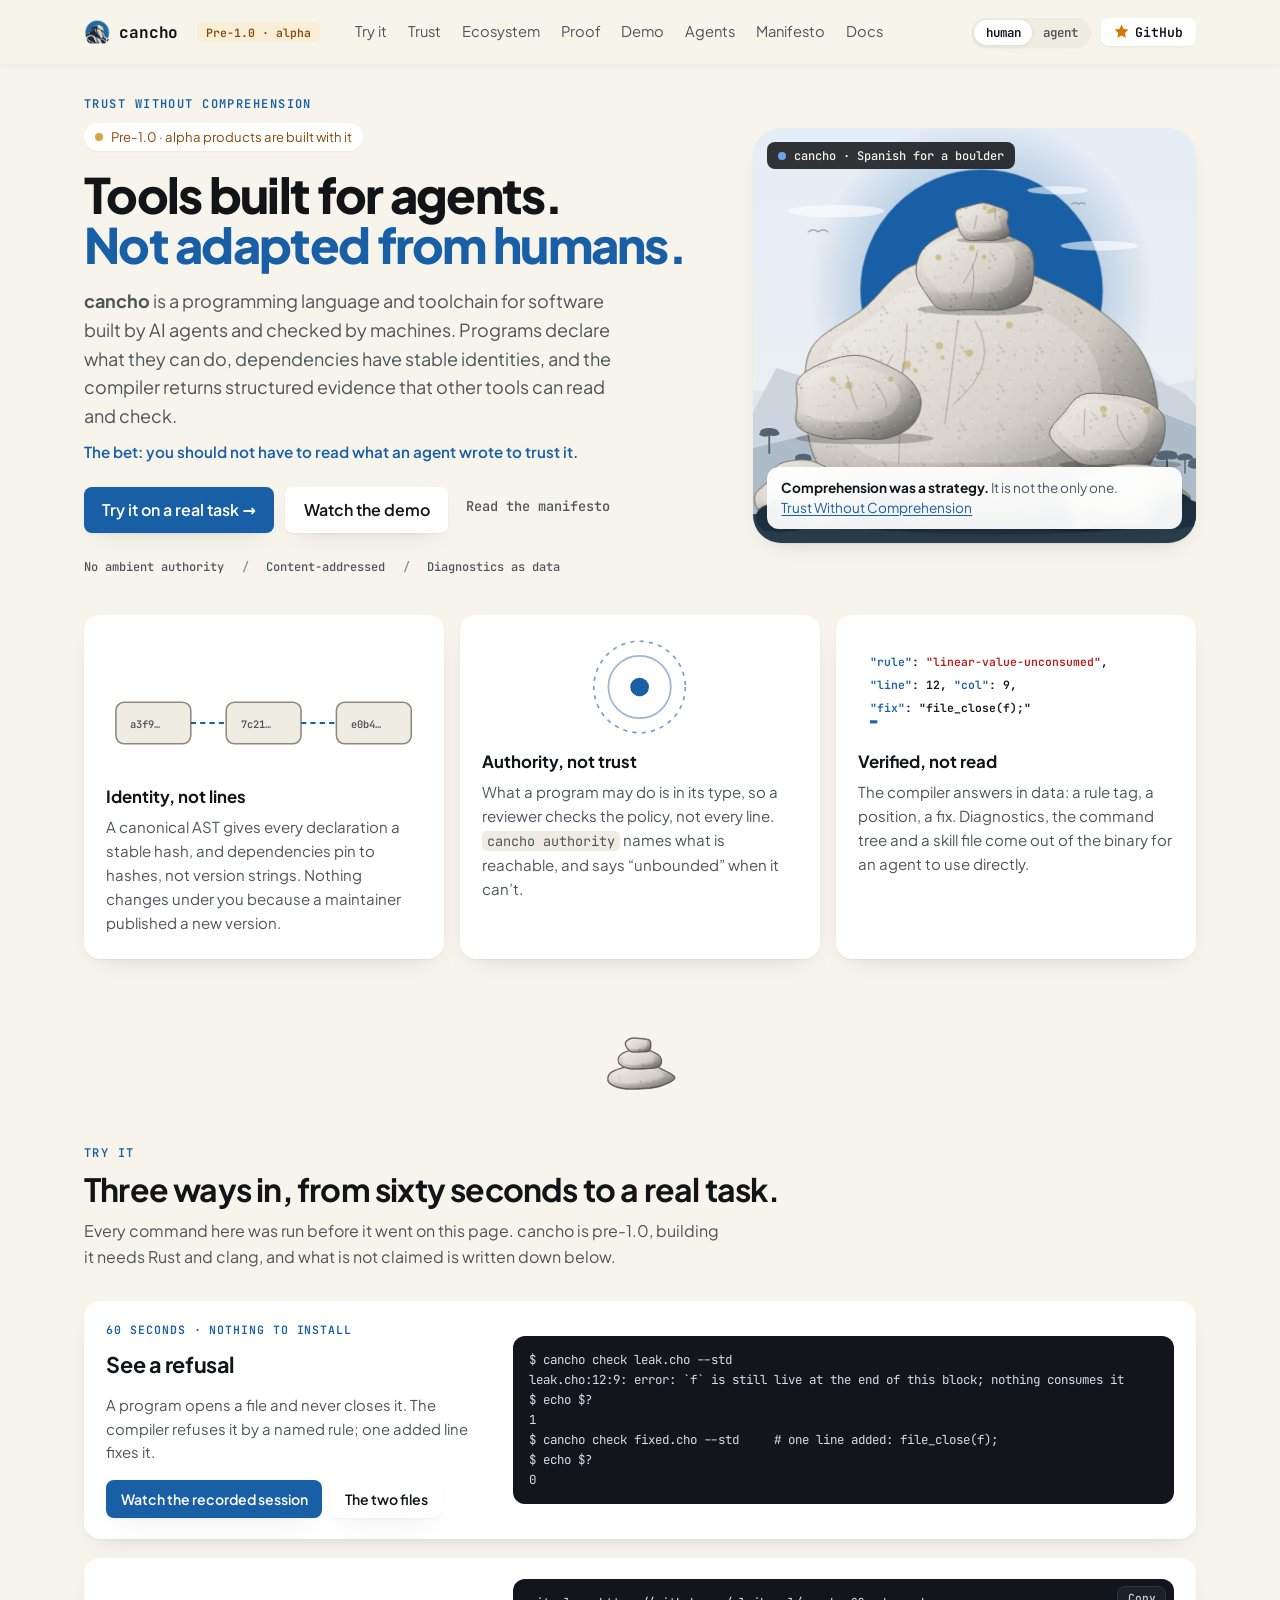
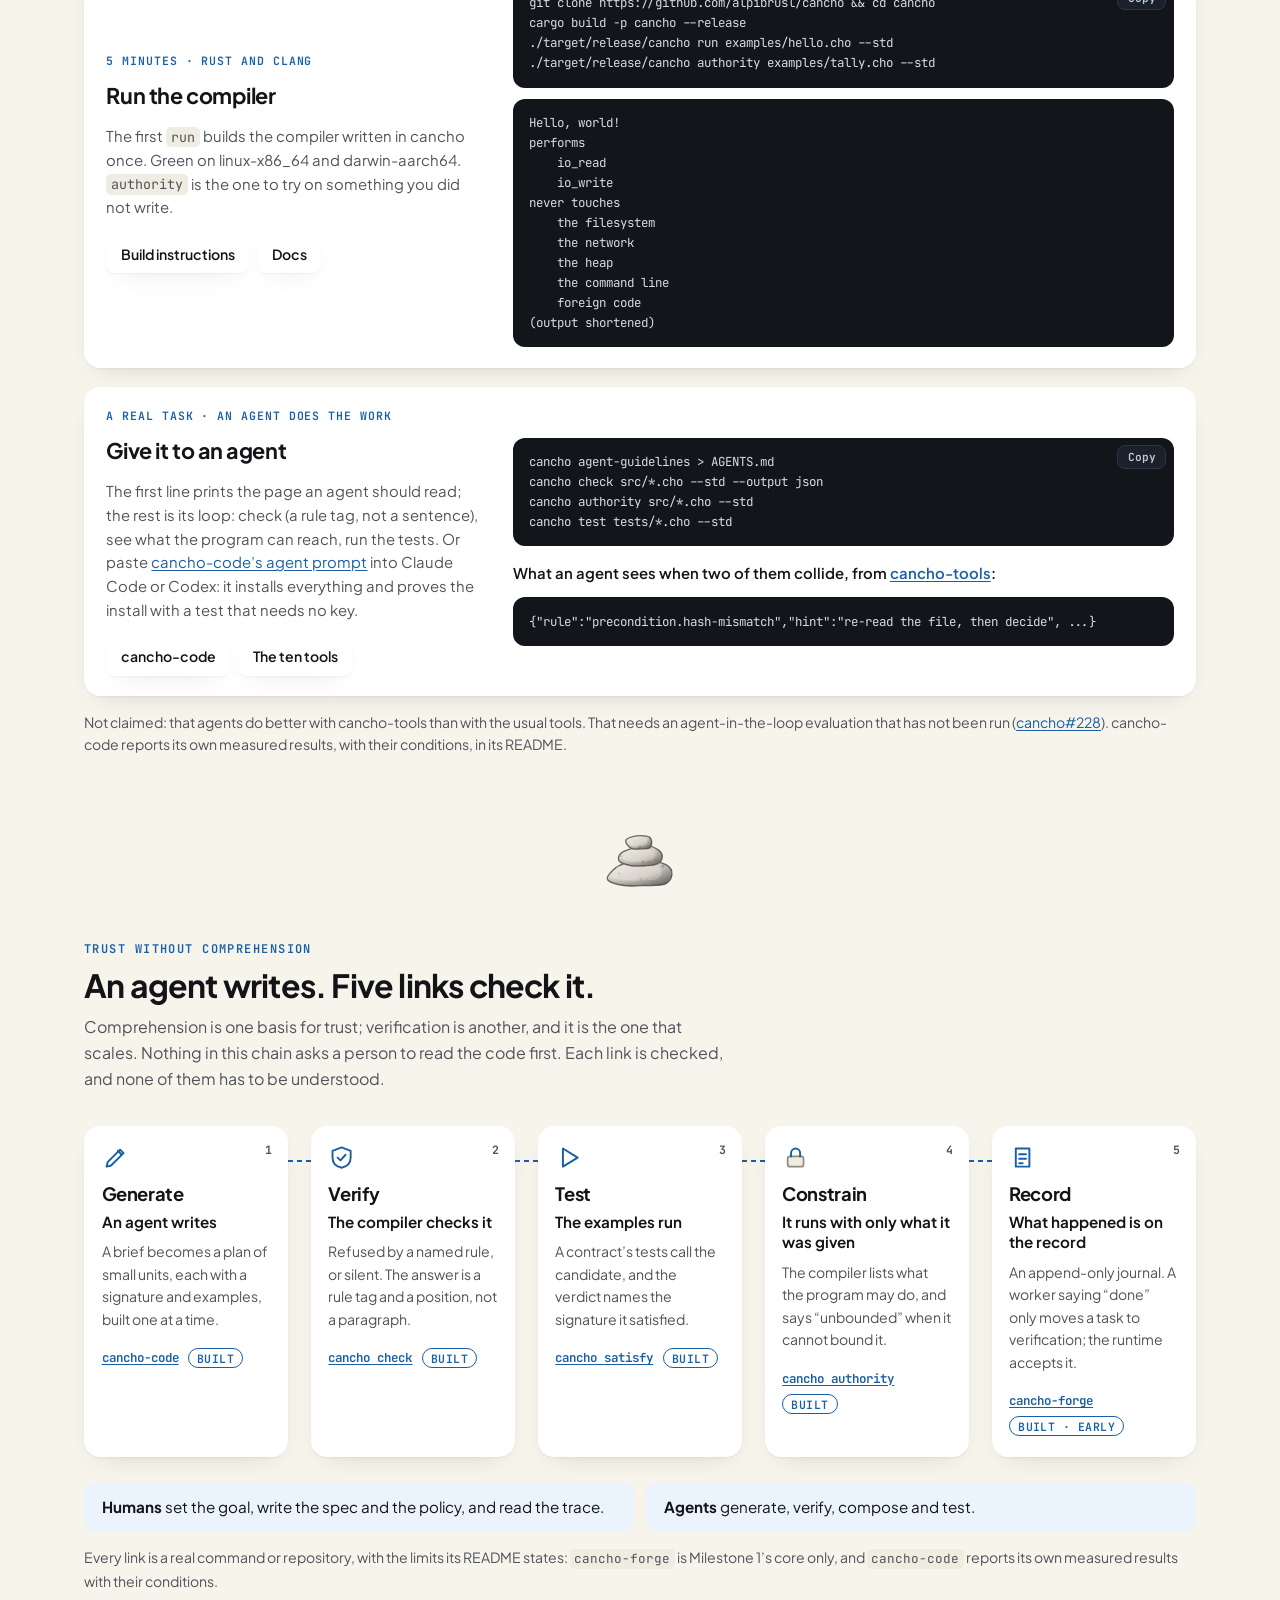
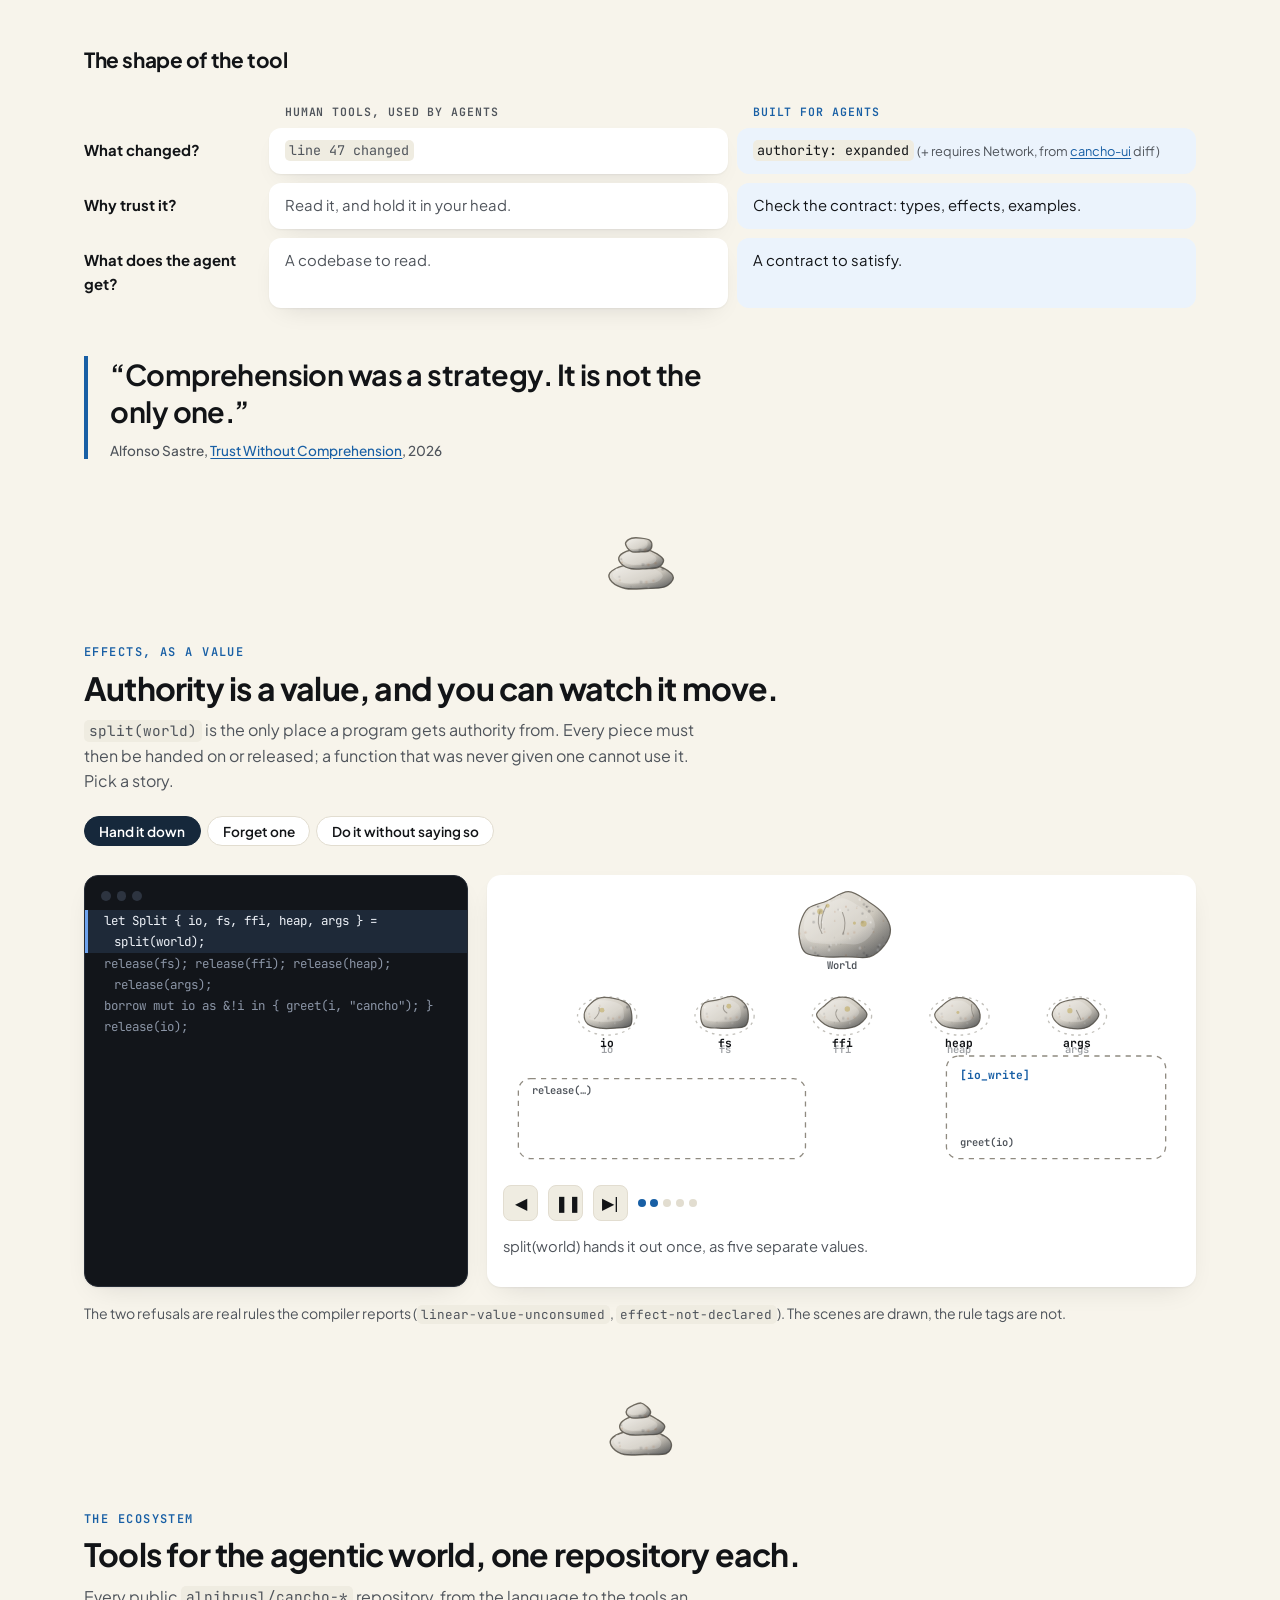
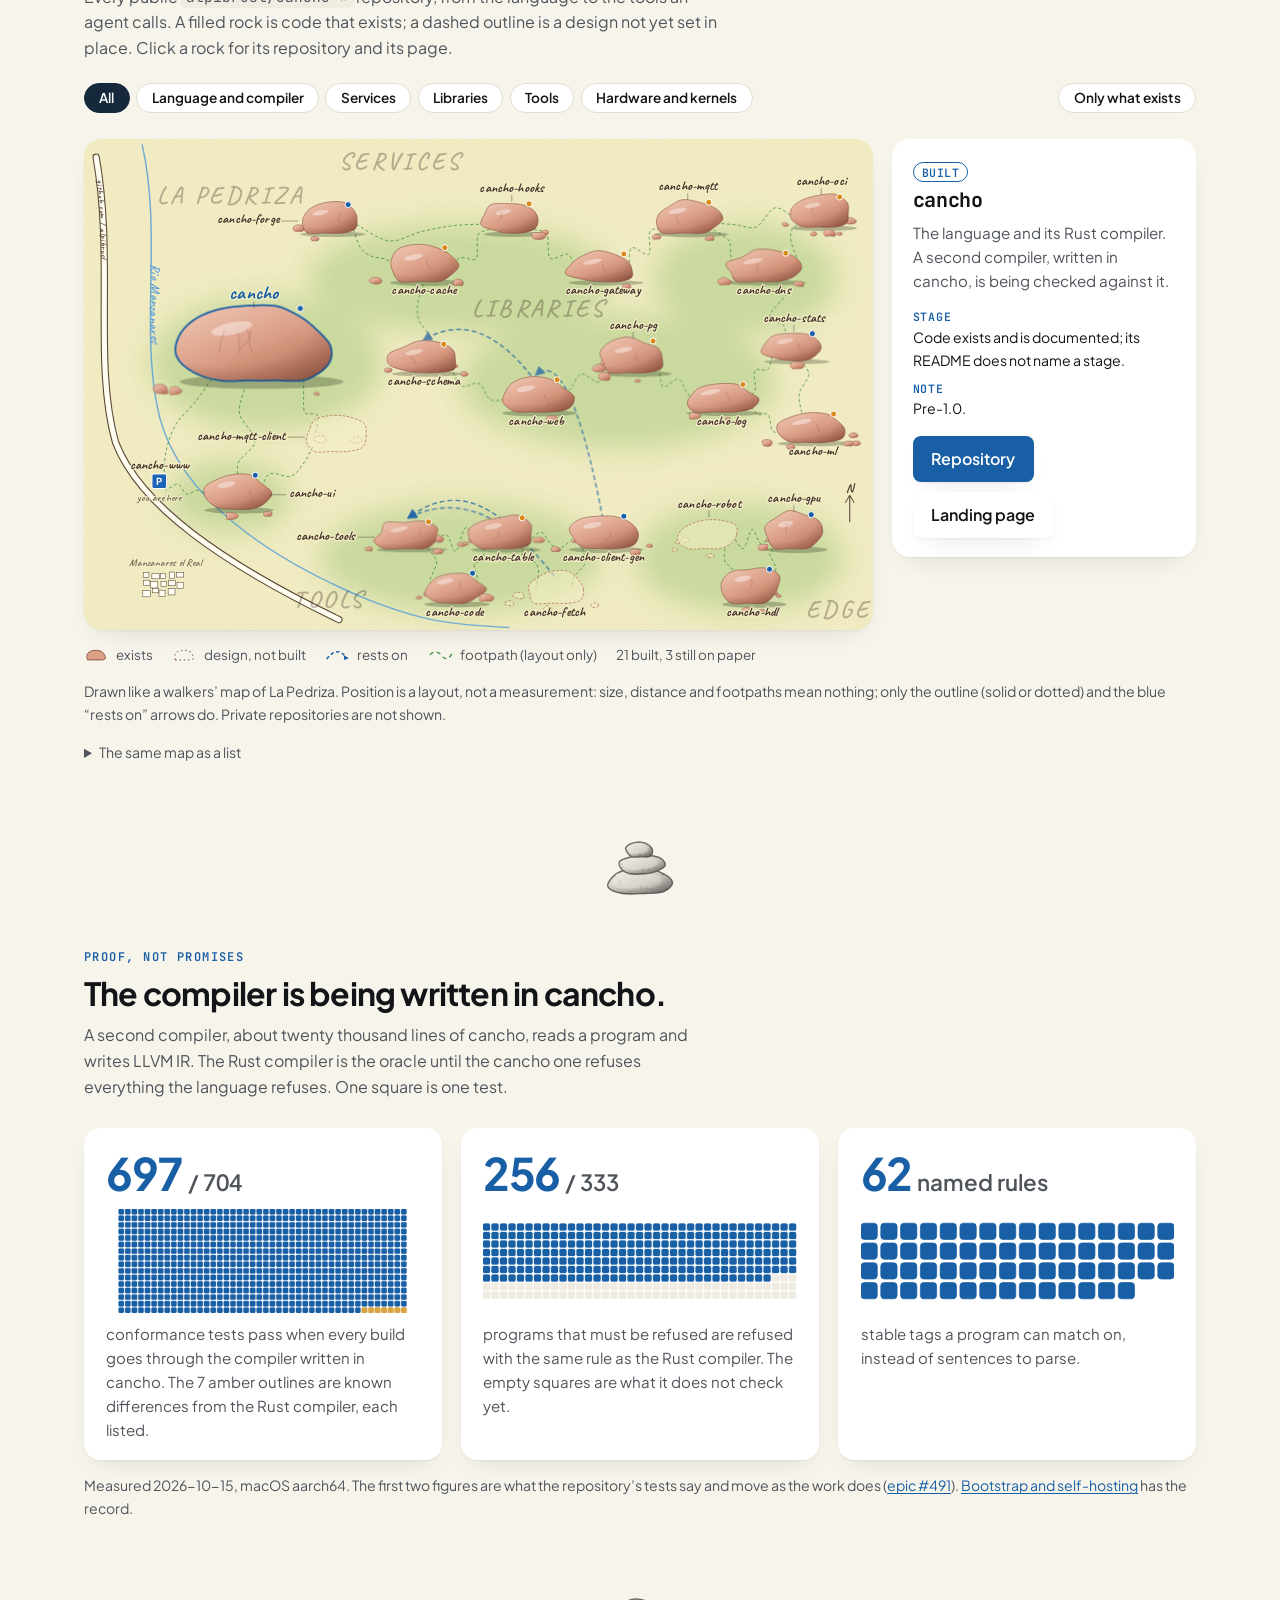
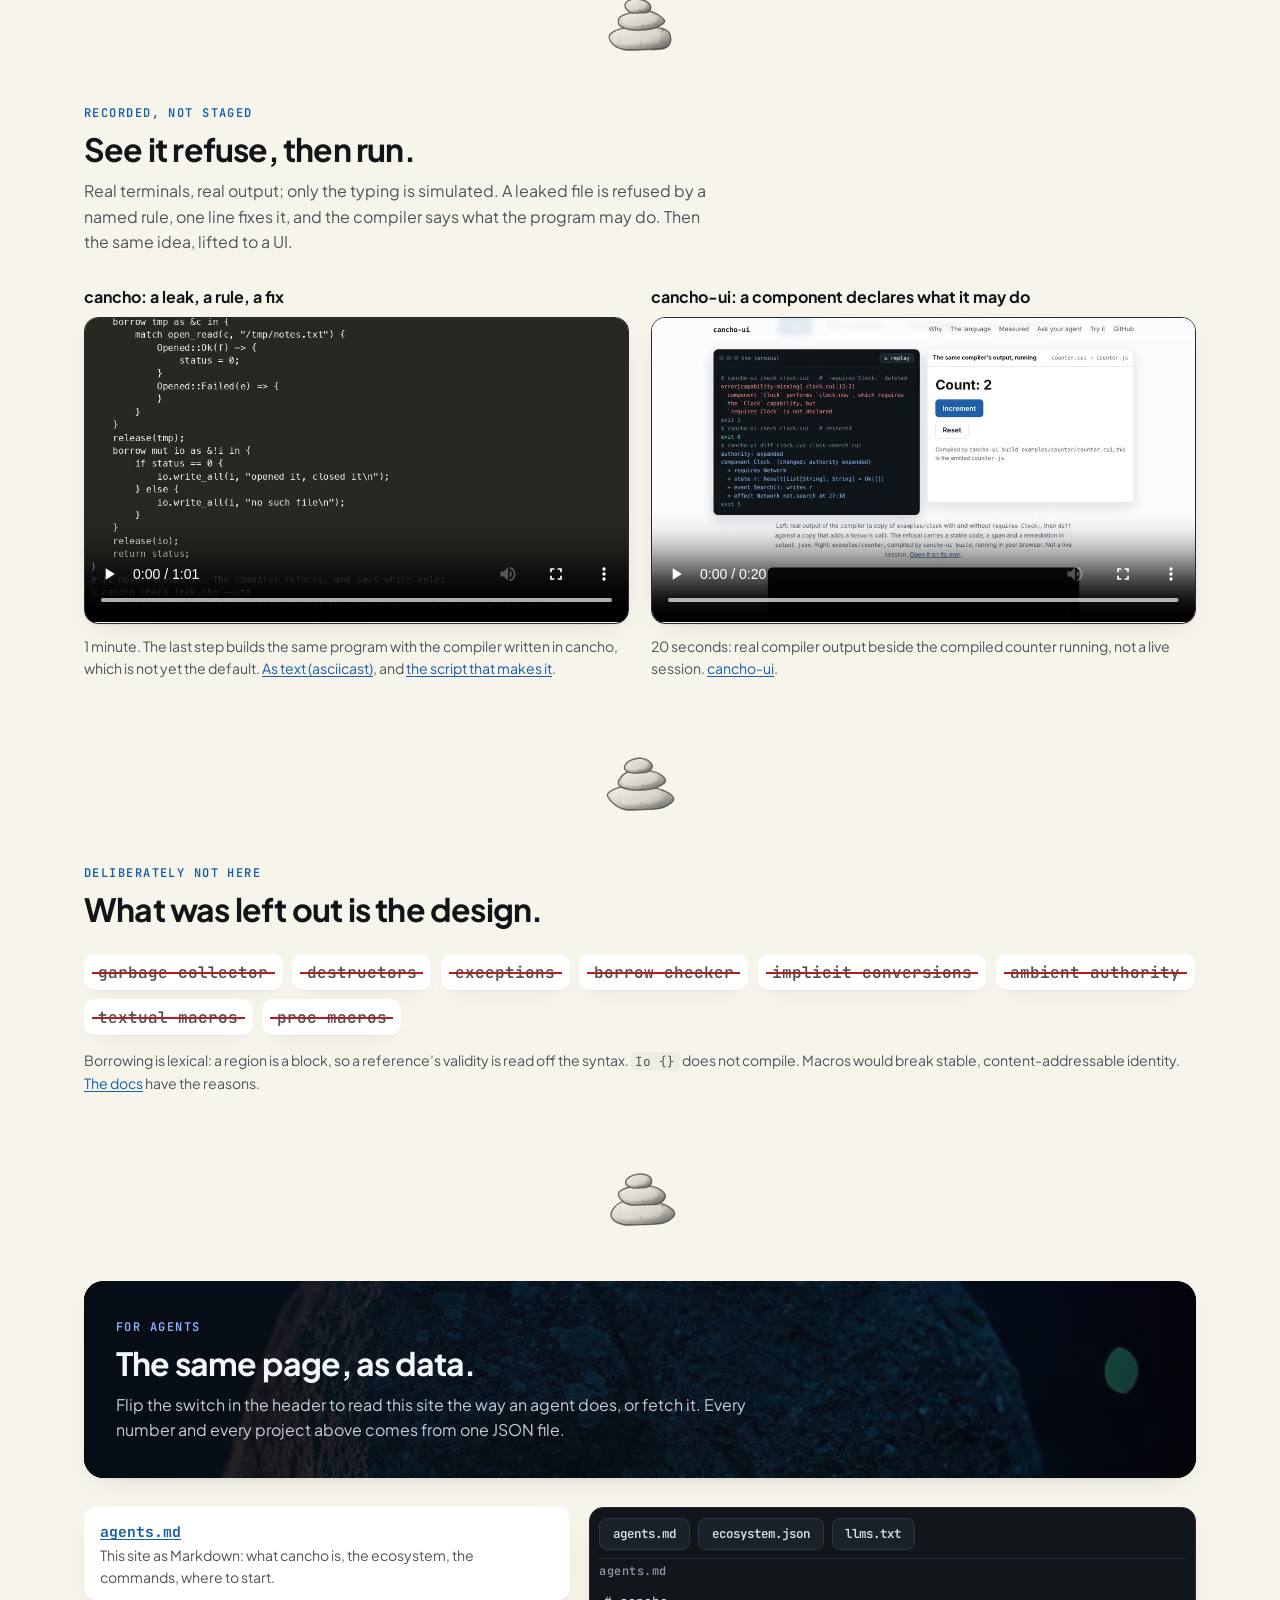
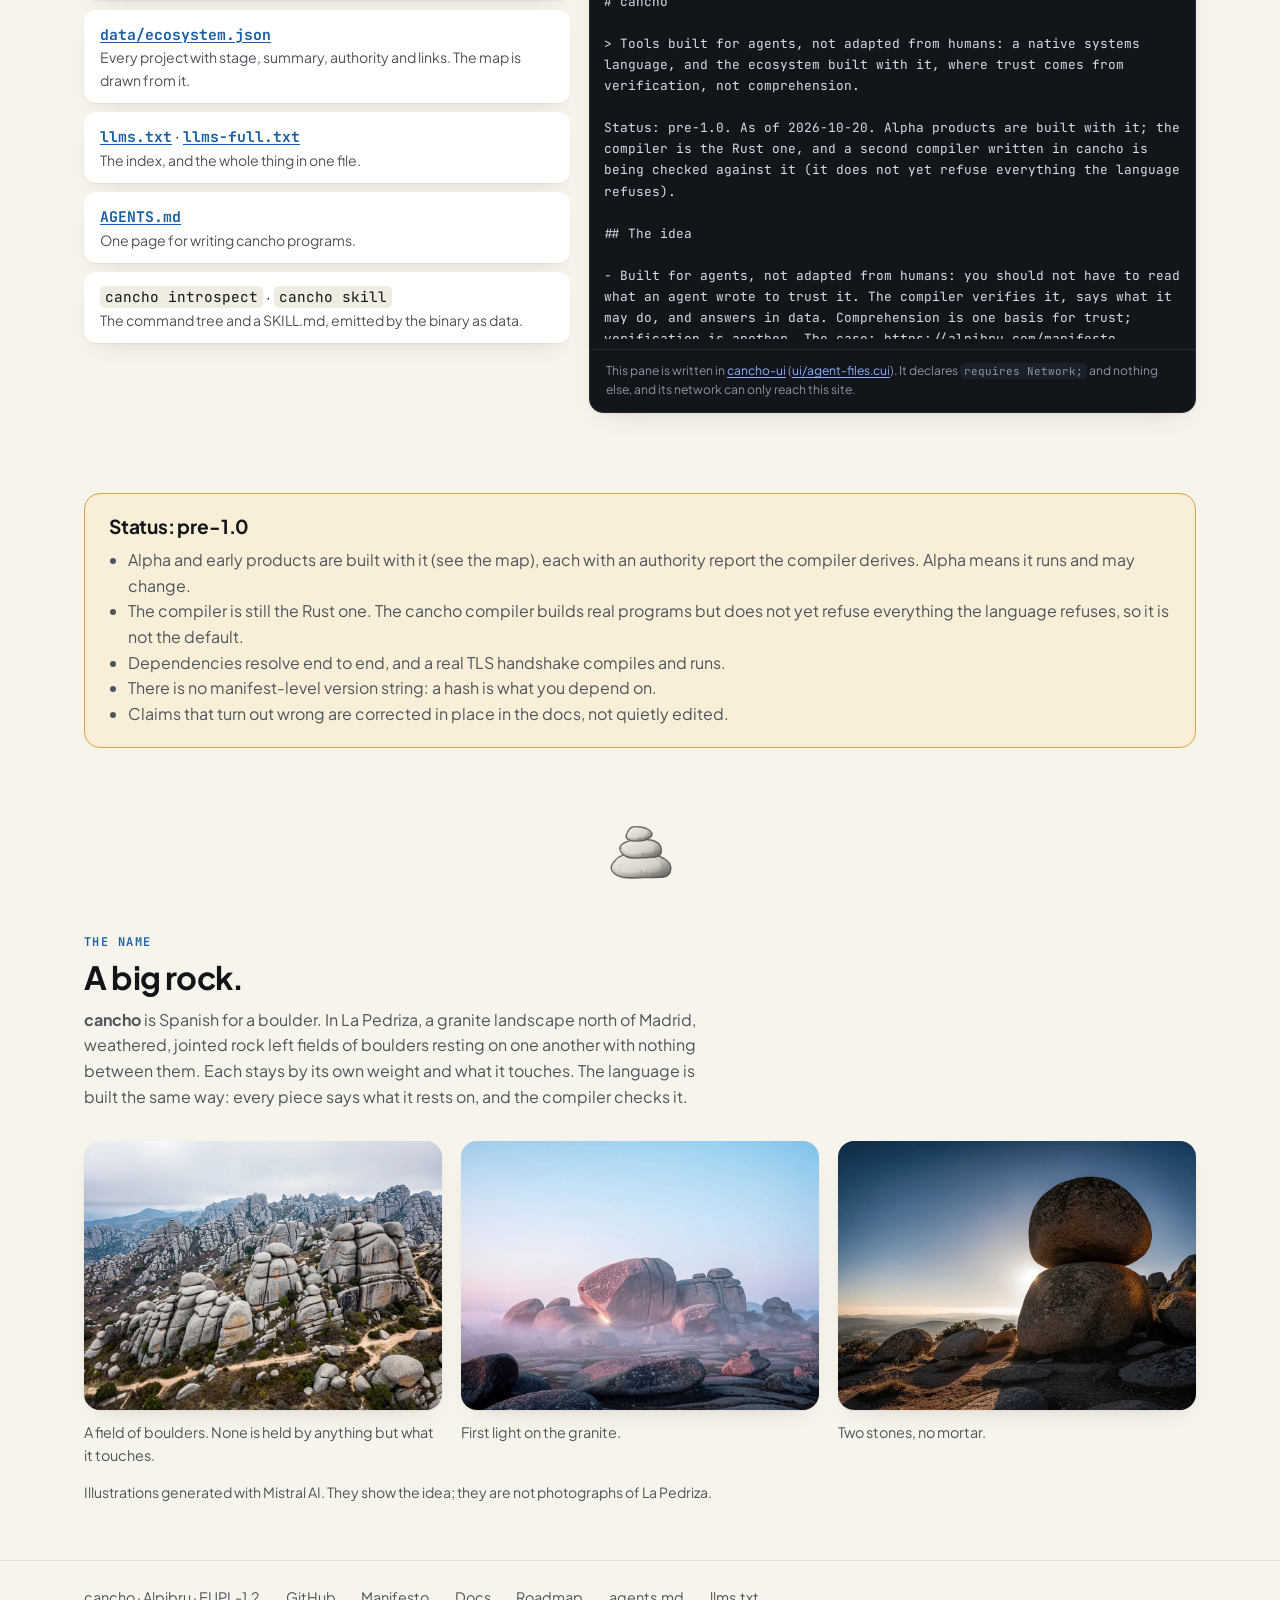
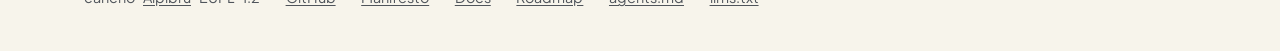
==== commit 77791e52: "A way in: 'Try it' with three routes and copyable commands; correct stages and summaries that had go" ====
--- a/index.html
+++ b/index.html
@@ -30,7 +30,7 @@
   <a class="brand" href="#top"><img src="logo-mark.png" width="32" height="32" alt="">cancho</a>
   <span class="prever">Pre-1.0 · alpha</span>
   <nav aria-label="Sections">
-    <a href="#trust" class="opt">Trust</a><a href="#ecosystem" class="opt">Ecosystem</a><a href="#proof" class="opt">Proof</a><a href="#demo" class="opt">Demo</a><a href="#agents" class="opt">Agents</a><a href="https://alpibru.com/manifesto" class="opt">Manifesto</a><a href="https://alpibrusl.github.io/cancho/" class="opt">Docs</a>
+    <a href="#try" class="opt">Try it</a><a href="#trust" class="opt">Trust</a><a href="#ecosystem" class="opt">Ecosystem</a><a href="#proof" class="opt">Proof</a><a href="#demo" class="opt">Demo</a><a href="#agents" class="opt">Agents</a><a href="https://alpibru.com/manifesto" class="opt">Manifesto</a><a href="https://alpibrusl.github.io/cancho/" class="opt">Docs</a>
   </nav>
   <div class="hright">
     <span class="switch" role="group" aria-label="View this page as">
@@ -38,7 +38,7 @@
     </span>
     <a class="ghbtn" href="https://github.com/alpibrusl/cancho"><svg viewBox="0 0 16 16" aria-hidden="true"><path d="M8 .6l2.2 4.6 5 .7-3.6 3.5.9 5L8 12l-4.5 2.4.9-5L.8 5.9l5-.7z"/></svg>GitHub</a>
     <details class="menu"><summary aria-label="Menu"><svg viewBox="0 0 20 20" aria-hidden="true"><path d="M3 6h14M3 10h14M3 14h14" stroke="currentColor" stroke-width="1.8" stroke-linecap="round" fill="none"/></svg></summary>
-      <div><a href="#trust">Trust</a><a href="#ecosystem">Ecosystem</a><a href="#proof">Proof</a><a href="#demo">Demo</a><a href="#agents">Agents</a><a href="https://alpibru.com/manifesto">Manifesto</a><a href="https://alpibrusl.github.io/cancho/">Docs</a><a href="https://github.com/alpibrusl/cancho">GitHub</a></div>
+      <div><a href="#try">Try it</a><a href="#trust">Trust</a><a href="#ecosystem">Ecosystem</a><a href="#proof">Proof</a><a href="#demo">Demo</a><a href="#agents">Agents</a><a href="https://alpibru.com/manifesto">Manifesto</a><a href="https://alpibrusl.github.io/cancho/">Docs</a><a href="https://github.com/alpibrusl/cancho">GitHub</a></div>
     </details>
   </div>
 </div></header>
@@ -52,7 +52,7 @@
     <h1>Tools built for agents.<br><em>Not adapted from humans.</em></h1>
     <p class="lead"><b>cancho</b> is a programming language and toolchain for software built by AI agents and checked by machines. Programs declare what they can do, dependencies have stable identities, and the compiler returns structured evidence that other tools can read and check.</p>
     <p class="bet">The bet: you should not have to read what an agent wrote to trust it.</p>
-    <div class="cta"><a class="btn primary" href="#demo">Watch the demo →</a><a class="btn ghost" href="#trust">How trust works</a><a class="btn text" href="https://alpibru.com/manifesto">Read the manifesto</a></div>
+    <div class="cta"><a class="btn primary" href="#try">Try it on a real task →</a><a class="btn ghost" href="#demo">Watch the demo</a><a class="btn text" href="https://alpibru.com/manifesto">Read the manifesto</a></div>
     <ul class="facts"><li>No ambient authority</li><li>Content-addressed</li><li>Diagnostics as data</li></ul>
   </div>
   <div class="scene-wrap">
@@ -87,6 +87,66 @@
     <h3>Verified, not read</h3><p>The compiler answers in data: a rule tag, a position, a fix. Diagnostics, the command tree and a skill file come out of the binary for an agent to use directly.</p>
   </div>
 </div>
+
+<div class="cairn" aria-hidden="true"></div>
+
+<section id="try">
+  <p class="eyebrow">Try it</p>
+  <h2>Three ways in, from sixty seconds to a real task.</h2>
+  <p class="sub">Every command here was run before it went on this page. cancho is pre-1.0, building it needs Rust and clang, and what is not claimed is written down below.</p>
+  <div class="try">
+    <article class="reveal">
+      <div class="tx">
+        <p class="when">60 seconds · nothing to install</p>
+        <h3>See a refusal</h3>
+        <p>A program opens a file and never closes it. The compiler refuses it by a named rule; one added line fixes it.</p>
+        <div class="links"><a class="btn primary" href="#demo">Watch the recorded session</a><a class="btn ghost" href="https://github.com/alpibrusl/cancho-www/tree/main/demo/src">The two files</a></div>
+      </div>
+      <div class="cd"><div class="codebox"><pre tabindex="0"><code>$ cancho check leak.cho --std
+leak.cho:12:9: error: `f` is still live at the end of this block; nothing consumes it
+$ echo $?
+1
+$ cancho check fixed.cho --std     # one line added: file_close(f);
+$ echo $?
+0</code></pre></div></div>
+    </article>
+    <article class="reveal">
+      <div class="tx">
+        <p class="when">5 minutes · Rust and clang</p>
+        <h3>Run the compiler</h3>
+        <p>The first <code>run</code> builds the compiler written in cancho once. Green on linux-x86_64 and darwin-aarch64. <code>authority</code> is the one to try on something you did not write.</p>
+        <div class="links"><a class="btn ghost" href="https://github.com/alpibrusl/cancho#building">Build instructions</a><a class="btn ghost" href="https://alpibrusl.github.io/cancho/">Docs</a></div>
+      </div>
+      <div class="cd"><div class="codebox" data-copy><pre tabindex="0"><code>git clone https://github.com/alpibrusl/cancho &amp;&amp; cd cancho
+cargo build -p cancho --release
+./target/release/cancho run examples/hello.cho --std
+./target/release/cancho authority examples/tally.cho --std</code></pre></div><div class="codebox"><pre tabindex="0"><code>Hello, world!
+performs
+    io_read
+    io_write
+never touches
+    the filesystem
+    the network
+    the heap
+    the command line
+    foreign code
+(output shortened)</code></pre></div></div>
+    </article>
+    <article class="reveal">
+      <div class="tx">
+        <p class="when">A real task · an agent does the work</p>
+        <h3>Give it to an agent</h3>
+        <p>The first line prints the page an agent should read; the rest is its loop: check (a rule tag, not a sentence), see what the program can reach, run the tests. Or paste <a href="https://github.com/alpibrusl/cancho-code/blob/main/docs/agent-prompt.md">cancho-code’s agent prompt</a> into Claude Code or Codex: it installs everything and proves the install with a test that needs no key.</p>
+        <div class="links"><a class="btn ghost" href="https://github.com/alpibrusl/cancho-code">cancho-code</a><a class="btn ghost" href="https://alpibrusl.github.io/cancho-tools/">The ten tools</a></div>
+      </div>
+      <div class="cd"><div class="codebox" data-copy><pre tabindex="0"><code>cancho agent-guidelines &gt; AGENTS.md
+cancho check src/*.cho --std --output json
+cancho authority src/*.cho --std
+cancho test tests/*.cho --std</code></pre></div><p class="what">What an agent sees when two of them collide, from <a href="https://alpibrusl.github.io/cancho-tools/">cancho-tools</a>:</p><div class="codebox"><pre tabindex="0"><code>{&quot;rule&quot;:&quot;precondition.hash-mismatch&quot;,&quot;hint&quot;:&quot;re-read the file, then decide&quot;, ...}</code></pre></div></div>
+    </article>
+  </div>
+  <p class="note">Not claimed: that agents do better with cancho-tools than with the usual tools. That needs an agent-in-the-loop evaluation that has not been run (<a href="https://github.com/alpibrusl/cancho/issues/228">cancho#228</a>). cancho-code reports its own measured results, with their conditions, in its README.</p>
+</section>
 
 <div class="cairn" aria-hidden="true"></div>
 
@@ -204,21 +264,21 @@
   <li><a href="https://github.com/alpibrusl/cancho">cancho</a> · <a href="https://alpibrusl.github.io/cancho/">page</a> (built): The language and its Rust compiler. A second compiler, written in cancho, is being checked against it.</li>
   <li><a href="https://github.com/alpibrusl/cancho-ui">cancho-ui</a> · <a href="https://alpibrusl.github.io/cancho-ui/">page</a> (built): A UI language whose compiler knows what each component is allowed to do. Builds JavaScript and DOM.</li>
   <li><a href="https://github.com/alpibrusl/cancho-hooks">cancho-hooks</a> · <a href="https://alpibrusl.github.io/cancho-hooks/">page</a> (alpha): Webhook delivery: on disk before the 202, signed, retried, dead-lettered and replayable.</li>
-  <li><a href="https://github.com/alpibrusl/cancho-cache">cancho-cache</a> · <a href="https://alpibrusl.github.io/cancho-cache/">page</a> (alpha): Redis-compatible string cache over RESP2/RESP3, expiry and LRU in a fixed arena.</li>
-  <li><a href="https://github.com/alpibrusl/cancho-gateway">cancho-gateway</a> · <a href="https://alpibrusl.github.io/cancho-gateway/">page</a> (design): An auditable HTTP/1.1 reverse proxy: a fixed upstream set proven by the authority report.</li>
-  <li><a href="https://github.com/alpibrusl/cancho-mqtt">cancho-mqtt</a> · <a href="https://alpibrusl.github.io/cancho-mqtt/">page</a> (design): An MQTT 3.1.1 broker: one thread, one poller, bounded memory.</li>
-  <li><a href="https://github.com/alpibrusl/cancho-dns">cancho-dns</a> · <a href="https://alpibrusl.github.io/cancho-dns/">page</a> (design): A forwarding and caching DNS resolver: bounded parser, fixed arena.</li>
-  <li><a href="https://github.com/alpibrusl/cancho-oci">cancho-oci</a> (design): Container images without a daemon: a deterministic OCI image builder and registry client.</li>
+  <li><a href="https://github.com/alpibrusl/cancho-cache">cancho-cache</a> · <a href="https://alpibrusl.github.io/cancho-cache/">page</a> (alpha): Redis-compatible cache over RESP2 and RESP3: strings and hashes, expiry and LRU eviction, in a fixed arena.</li>
+  <li><a href="https://github.com/alpibrusl/cancho-gateway">cancho-gateway</a> · <a href="https://alpibrusl.github.io/cancho-gateway/">page</a> (early): An HTTP/1.1 reverse proxy you can audit: strict, bounded request parsing, no FFI, a checkable authority report.</li>
+  <li><a href="https://github.com/alpibrusl/cancho-mqtt">cancho-mqtt</a> · <a href="https://alpibrusl.github.io/cancho-mqtt/">page</a> (alpha): An MQTT broker you can reason about: 3.1.1 over plain TCP, QoS 0 to 2, retained messages, wills and persistent sessions, on one thread with bounded memory.</li>
+  <li><a href="https://github.com/alpibrusl/cancho-dns">cancho-dns</a> · <a href="https://alpibrusl.github.io/cancho-dns/">page</a> (early): A forwarding and caching DNS resolver: a bounded packet parser, an answer cache in a fixed arena, no FFI.</li>
+  <li><a href="https://github.com/alpibrusl/cancho-oci">cancho-oci</a> (alpha): Container images without a daemon: oci-build assembles a reproducible FROM-scratch image from static executables.</li>
   <li><a href="https://github.com/alpibrusl/cancho-pg">cancho-pg</a> (early): PostgreSQL client: v3 protocol, SCRAM-SHA-256, extended queries, TLS, non-blocking pool.</li>
   <li><a href="https://github.com/alpibrusl/cancho-schema">cancho-schema</a> (early): Schemas as data: validation, problem+json errors and JSON Schema 2020-12 from one value.</li>
-  <li><a href="https://github.com/alpibrusl/cancho-web">cancho-web</a> · <a href="https://alpibrusl.github.io/cancho-web/">page</a> (early): Typed routes, validated bodies, problem+json errors and an OpenAPI document from one declaration.</li>
+  <li><a href="https://github.com/alpibrusl/cancho-web">cancho-web</a> · <a href="https://alpibrusl.github.io/cancho-web/">page</a> (alpha): Typed routes, validated bodies, problem+json errors and an OpenAPI document from one declaration.</li>
   <li><a href="https://github.com/alpibrusl/cancho-log">cancho-log</a> (early): A durable, segmented, append-only log with crash-safe recovery that cuts off a torn tail.</li>
-  <li><a href="https://github.com/alpibrusl/cancho-stats">cancho-stats</a> · <a href="https://alpibrusl.github.io/cancho-stats/">page</a> (design): Statistics on tabular data as a command line an agent can read: exact sums, tests, intervals, resampling.</li>
-  <li><a href="https://github.com/alpibrusl/cancho-ml">cancho-ml</a> · <a href="https://alpibrusl.github.io/cancho-ml/">page</a> (design): Classical ML, pipelines and evaluation: deterministic, bounded, agent-first.</li>
-  <li><a href="https://github.com/alpibrusl/cancho-tools">cancho-tools</a> · <a href="https://alpibrusl.github.io/cancho-tools/">page</a> (working): Nine small tools for agents: seek, list, peek, jsonq, tally, hash, write, replace, move. JSON out, errors that name a rule.</li>
-  <li><a href="https://github.com/alpibrusl/cancho-table">cancho-table</a> · <a href="https://alpibrusl.github.io/cancho-table/">page</a> (built): Select, filter, group and aggregate CSV/TSV for agents; bounded, exact, byte-stable.</li>
+  <li><a href="https://github.com/alpibrusl/cancho-stats">cancho-stats</a> · <a href="https://alpibrusl.github.io/cancho-stats/">page</a> (built): Statistics whose last digit you can check: a command line for describing data and drawing inferences, with exact sums and error bounds written before the code.</li>
+  <li><a href="https://github.com/alpibrusl/cancho-ml">cancho-ml</a> · <a href="https://alpibrusl.github.io/cancho-ml/">page</a> (alpha): Classical machine learning on tabular data as a command line an agent can read: seven models, one JSON line out, or a named refusal with a repair.</li>
+  <li><a href="https://github.com/alpibrusl/cancho-tools">cancho-tools</a> · <a href="https://alpibrusl.github.io/cancho-tools/">page</a> (early): Ten small tools for agents (seek, list, peek, jsonq, tally, hash, write, replace, move, archive) and one opt-in, run. JSON out, tagged refusals that often carry a repair.</li>
+  <li><a href="https://github.com/alpibrusl/cancho-table">cancho-table</a> · <a href="https://alpibrusl.github.io/cancho-table/">page</a> (early): Select, filter, group and aggregate CSV/TSV for agents; bounded, exact, byte-stable.</li>
   <li><a href="https://github.com/alpibrusl/cancho-robot">cancho-robot</a> · <a href="https://alpibrusl.github.io/cancho-robot/">page</a> (design): A robot arm controller: the Feetech servo bus, SO-101 kinematics and a safety core every motion goes through.</li>
-  <li><a href="https://github.com/alpibrusl/cancho-gpu">cancho-gpu</a> · <a href="https://alpibrusl.github.io/cancho-gpu/">page</a> (built): A compiler for lex-gpu&#x27;s .lx tile kernels to CUDA C and Metal, written in cancho.</li>
+  <li><a href="https://github.com/alpibrusl/cancho-gpu">cancho-gpu</a> · <a href="https://alpibrusl.github.io/cancho-gpu/">page</a> (built): A compiler for typed tile kernels (.chx) to CUDA C and Metal, written in cancho; it also runs language models on a Metal GPU.</li>
   <li><a href="https://github.com/alpibrusl/cancho-code">cancho-code</a> · <a href="https://alpibrusl.github.io/cancho-code/">page</a> (built): An AI coding assistant that proves its work: the cancho compiler checks every piece the model writes, and a task is done only when the compiler and the task&#x27;s own examples say so.</li>
   <li><a href="https://github.com/alpibrusl/cancho-forge">cancho-forge</a> · <a href="https://alpibrusl.github.io/cancho-forge/">page</a> (built): An agent-run software company you can audit: state, budgets, approvals and evidence are kept by the runtime, and a worker cannot accept its own work.</li>
   <li><a href="https://github.com/alpibrusl/cancho-hdl">cancho-hdl</a> · <a href="https://alpibrusl.github.io/cancho-hdl/">page</a> (built): One .chw file declares the software/hardware boundary (registers, fields, interrupts, DMA); it is checked, and a C header, device tree, SystemVerilog RTL and CMSIS-SVD are generated from it.</li>
--- a/assets/site.css
+++ b/assets/site.css
@@ -423,3 +423,21 @@
 @media (prefers-reduced-motion: reduce) { .chain li { animation: none; } .chain li:not(:last-child)::after { animation: none; } }
 .hero h1 { font-size: clamp(2.1rem, 4.6vw, 3.05rem); line-height: 1.02; }
 .hero .bet { margin: -.3rem 0 0; font: 600 .95rem var(--font); color: var(--accent); max-width: 34rem; }
+
+/* the way in: three routes, each a row, with copyable commands */
+.try { display: grid; gap: 1.2rem; margin-top: 2rem; }
+.try article { background: var(--surface); border-radius: 16px; padding: 1.3rem 1.4rem; box-shadow: var(--shadow), 0 0 0 1px var(--ring); display: grid; gap: 1.1rem 1.8rem; min-width: 0; }
+@media (min-width: 60rem) { .try article { grid-template-columns: 1fr 1.75fr; align-items: center; } }
+.try .tx, .try .cd { display: flex; flex-direction: column; gap: .7rem; min-width: 0; }
+.try h3 { font-size: 1.35rem; letter-spacing: -.02em; margin: 0; }
+.try p { margin: 0; font-size: .93rem; color: var(--muted); }
+.try .when { font: 600 .72rem var(--mono); letter-spacing: .08em; text-transform: uppercase; color: var(--accent); }
+.try .what { color: var(--fg); font-weight: 600; margin-top: .3rem; }
+.try .links { display: flex; flex-wrap: wrap; gap: .5rem; padding-top: .2rem; }
+.try .links .btn { padding: .5rem .9rem; font-size: .88rem; }
+.codebox { position: relative; background: var(--term-bg); border-radius: 12px; min-width: 0; }
+.codebox pre { margin: 0; padding: .9rem 1rem; overflow-x: auto; font: .78rem/1.6 var(--mono); color: var(--term-fg); white-space: pre; }
+.codebox code { font: inherit; background: none; padding: 0; color: inherit; }
+.codebox .copy { position: absolute; top: .45rem; right: .45rem; border: 1px solid #2d3644; background: #1a212b; color: #c3ccd8; border-radius: 8px; font: 600 .7rem var(--mono); padding: .25rem .6rem; cursor: pointer; }
+.codebox .copy:hover { border-color: #6ea3ee; color: #fff; }
+.codebox[data-copy] pre { padding-right: 4.8rem; }
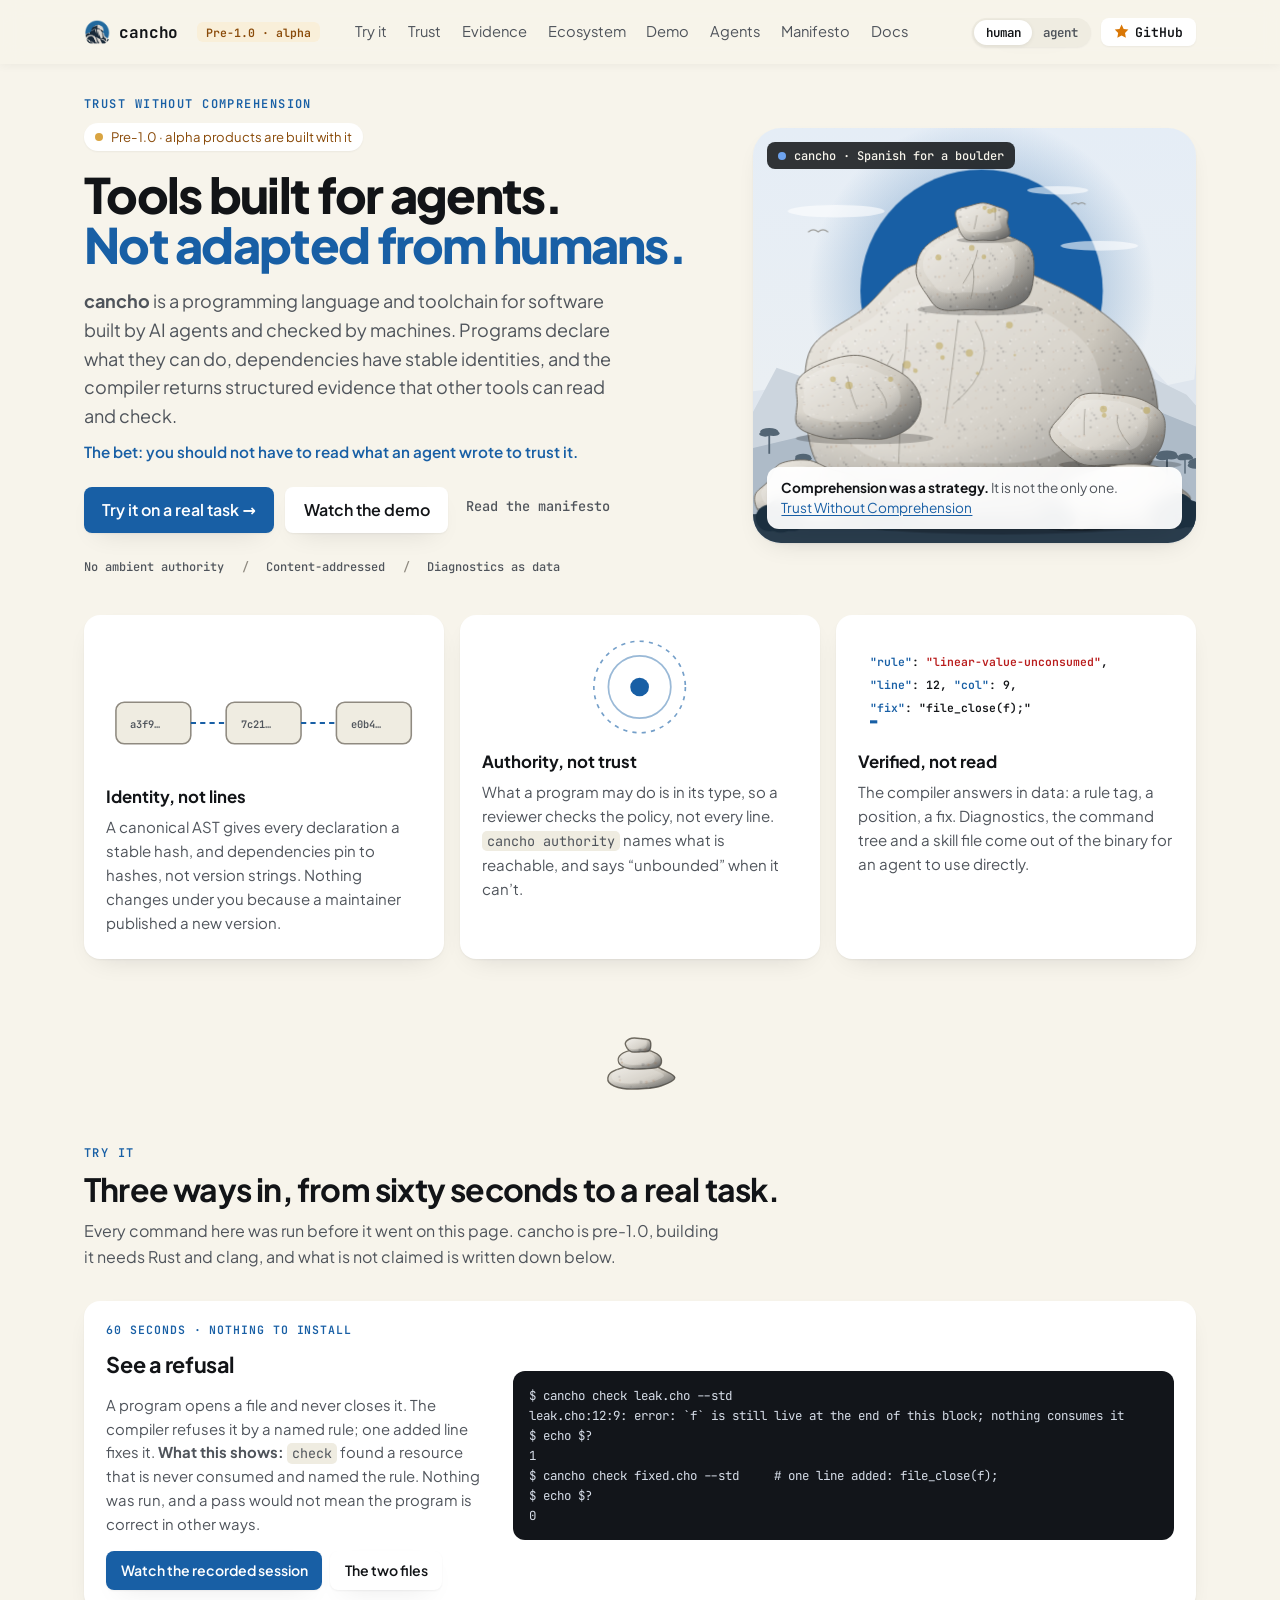
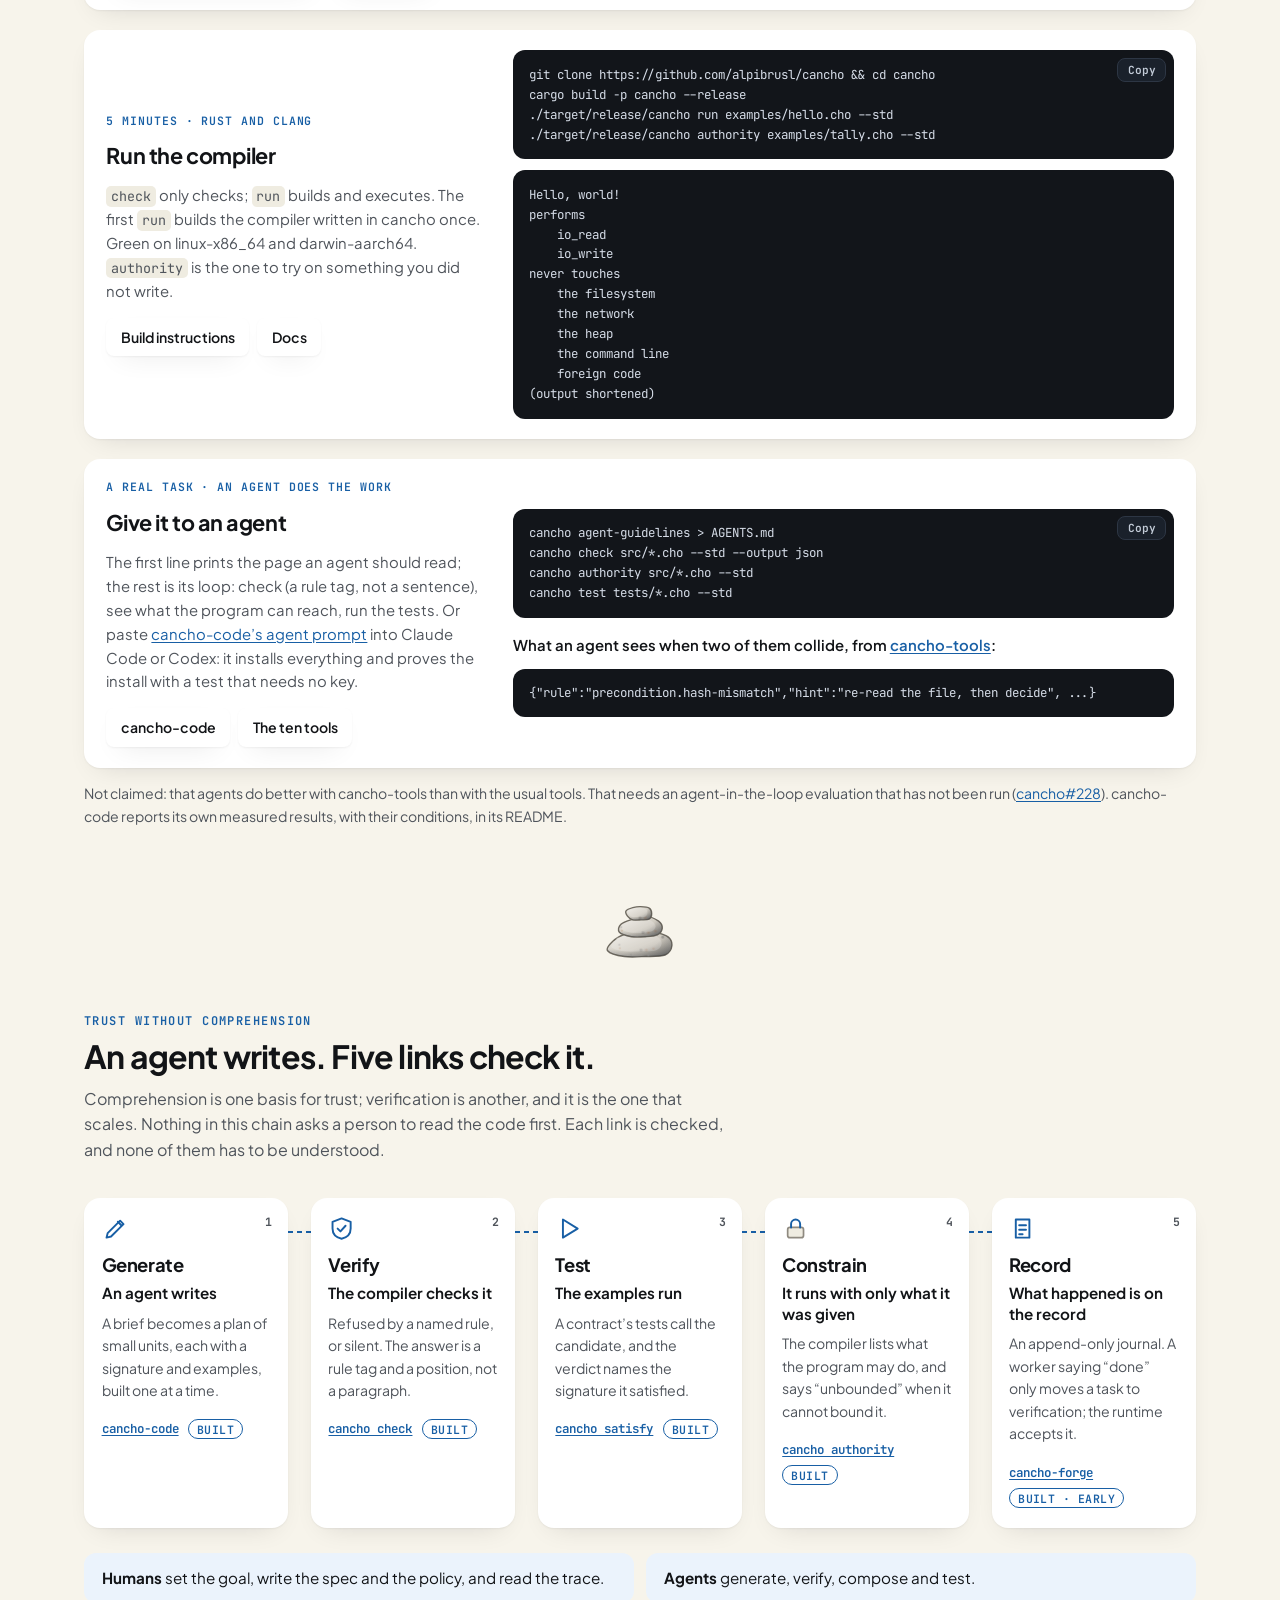
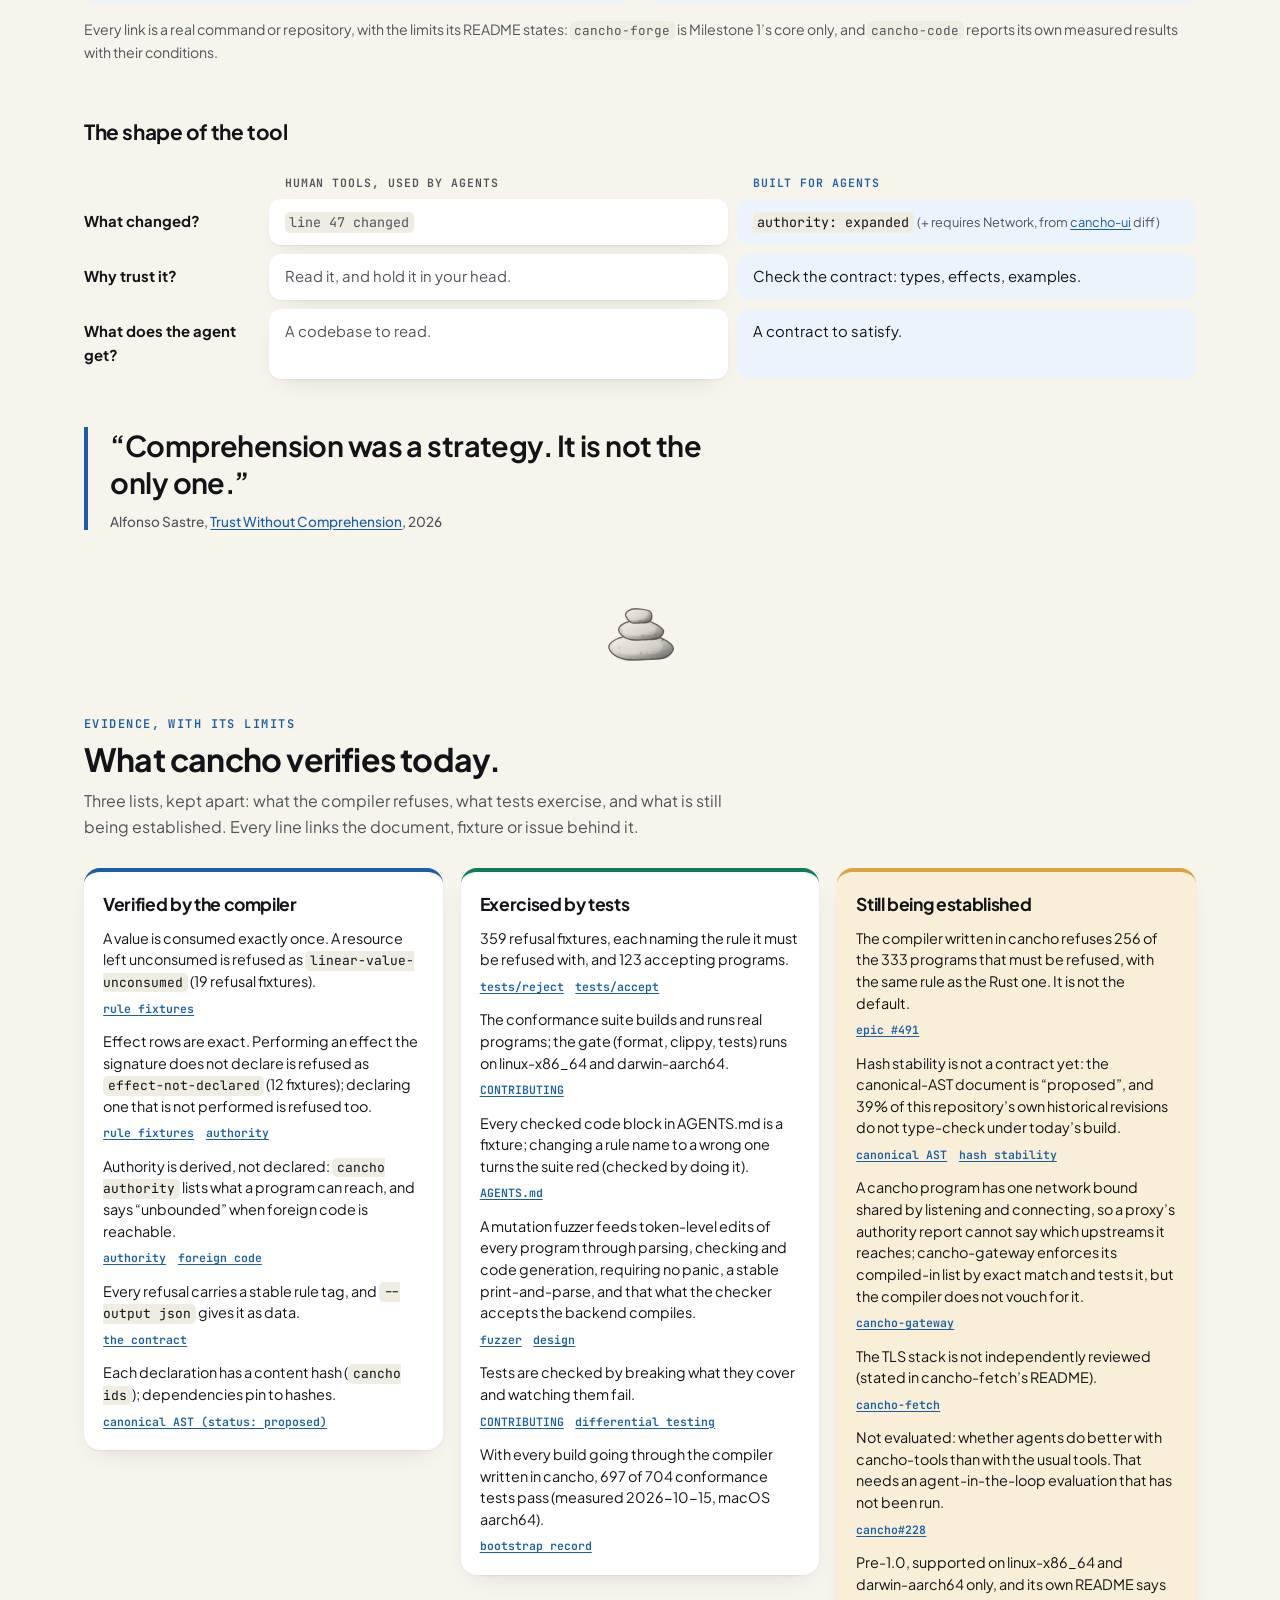
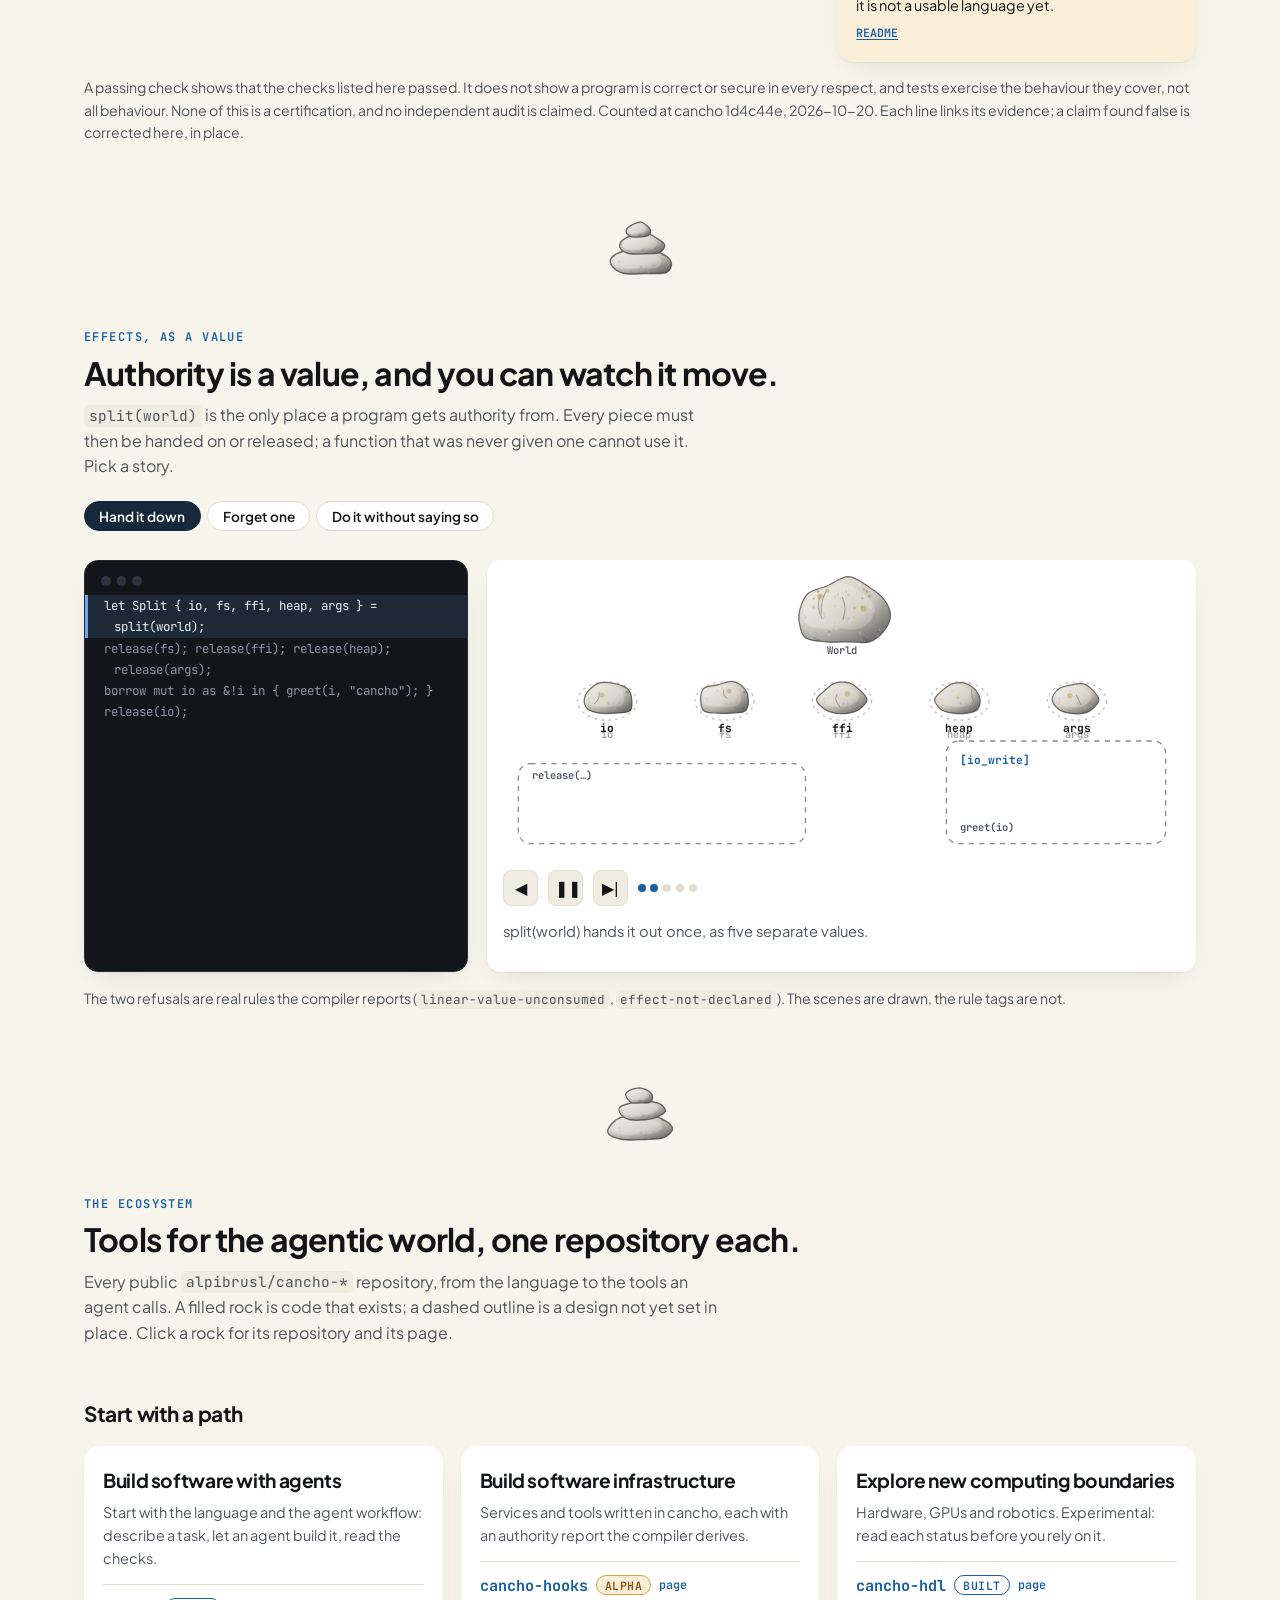
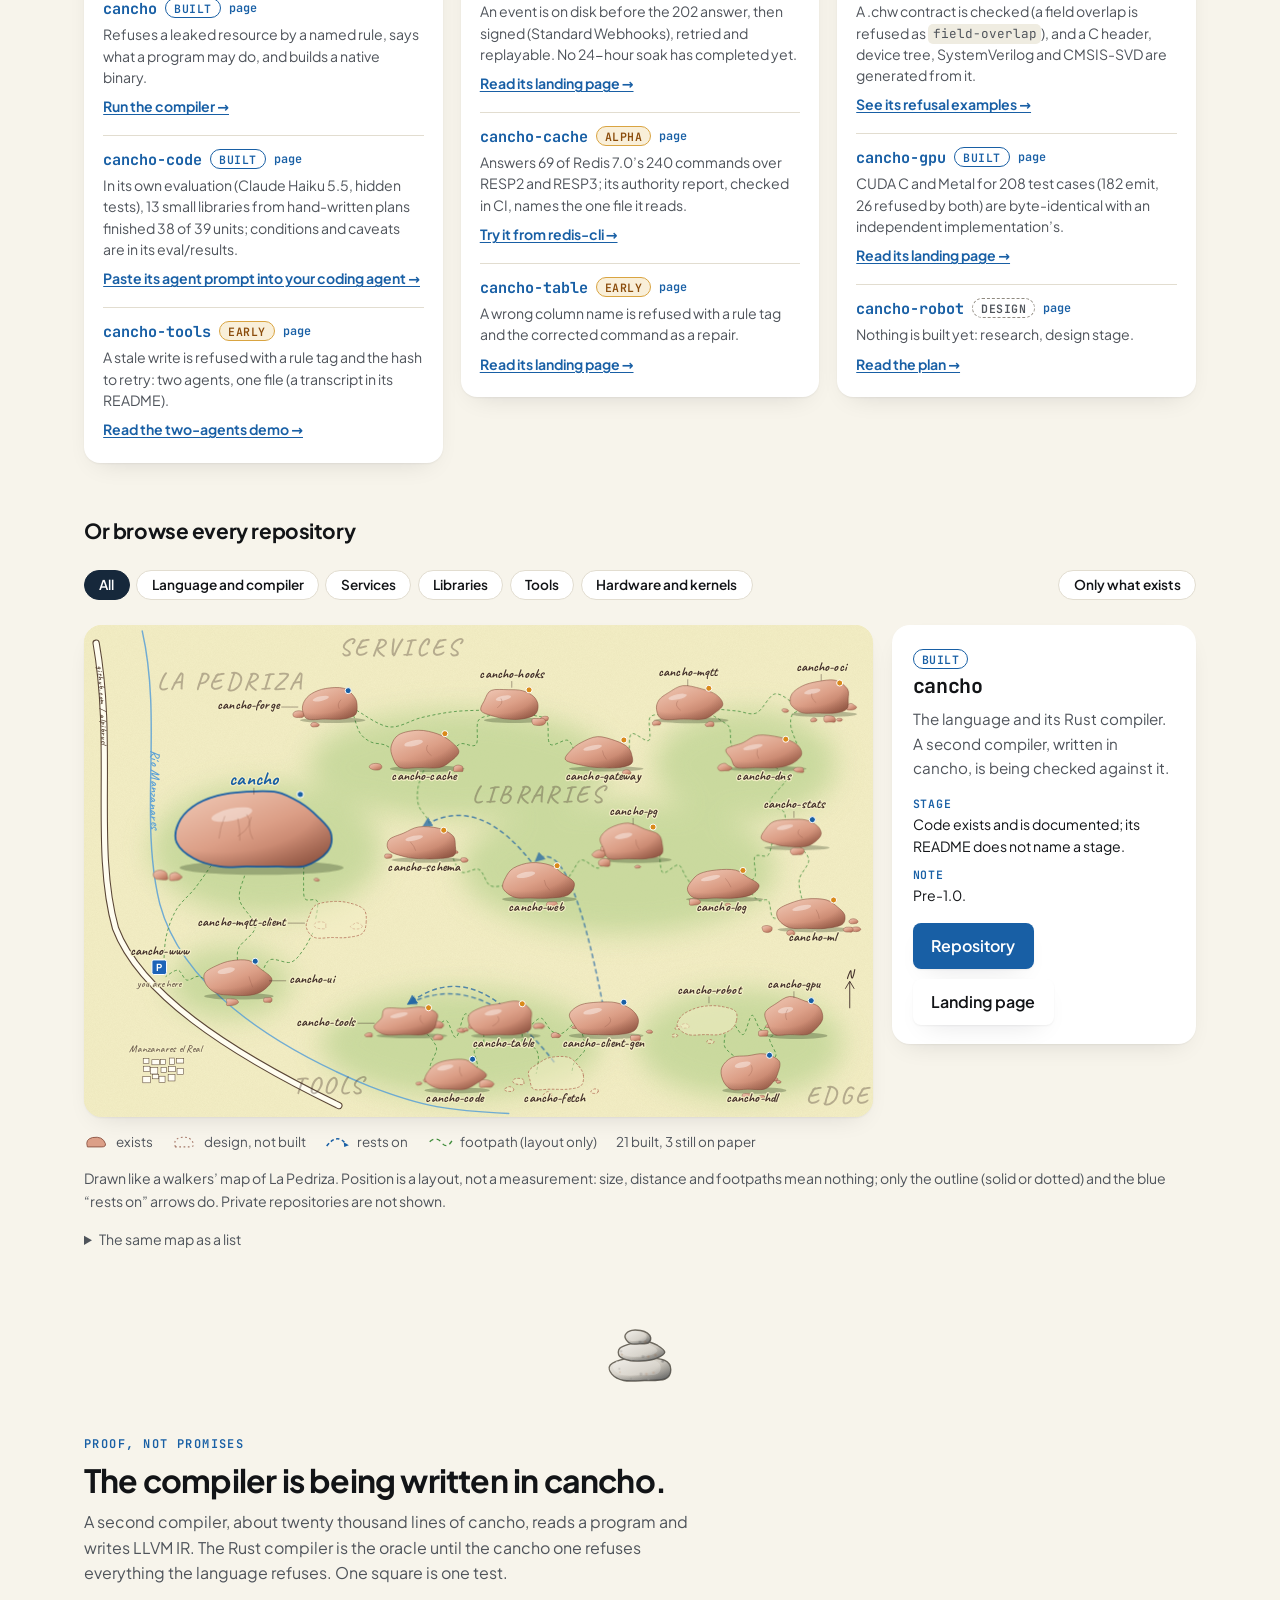
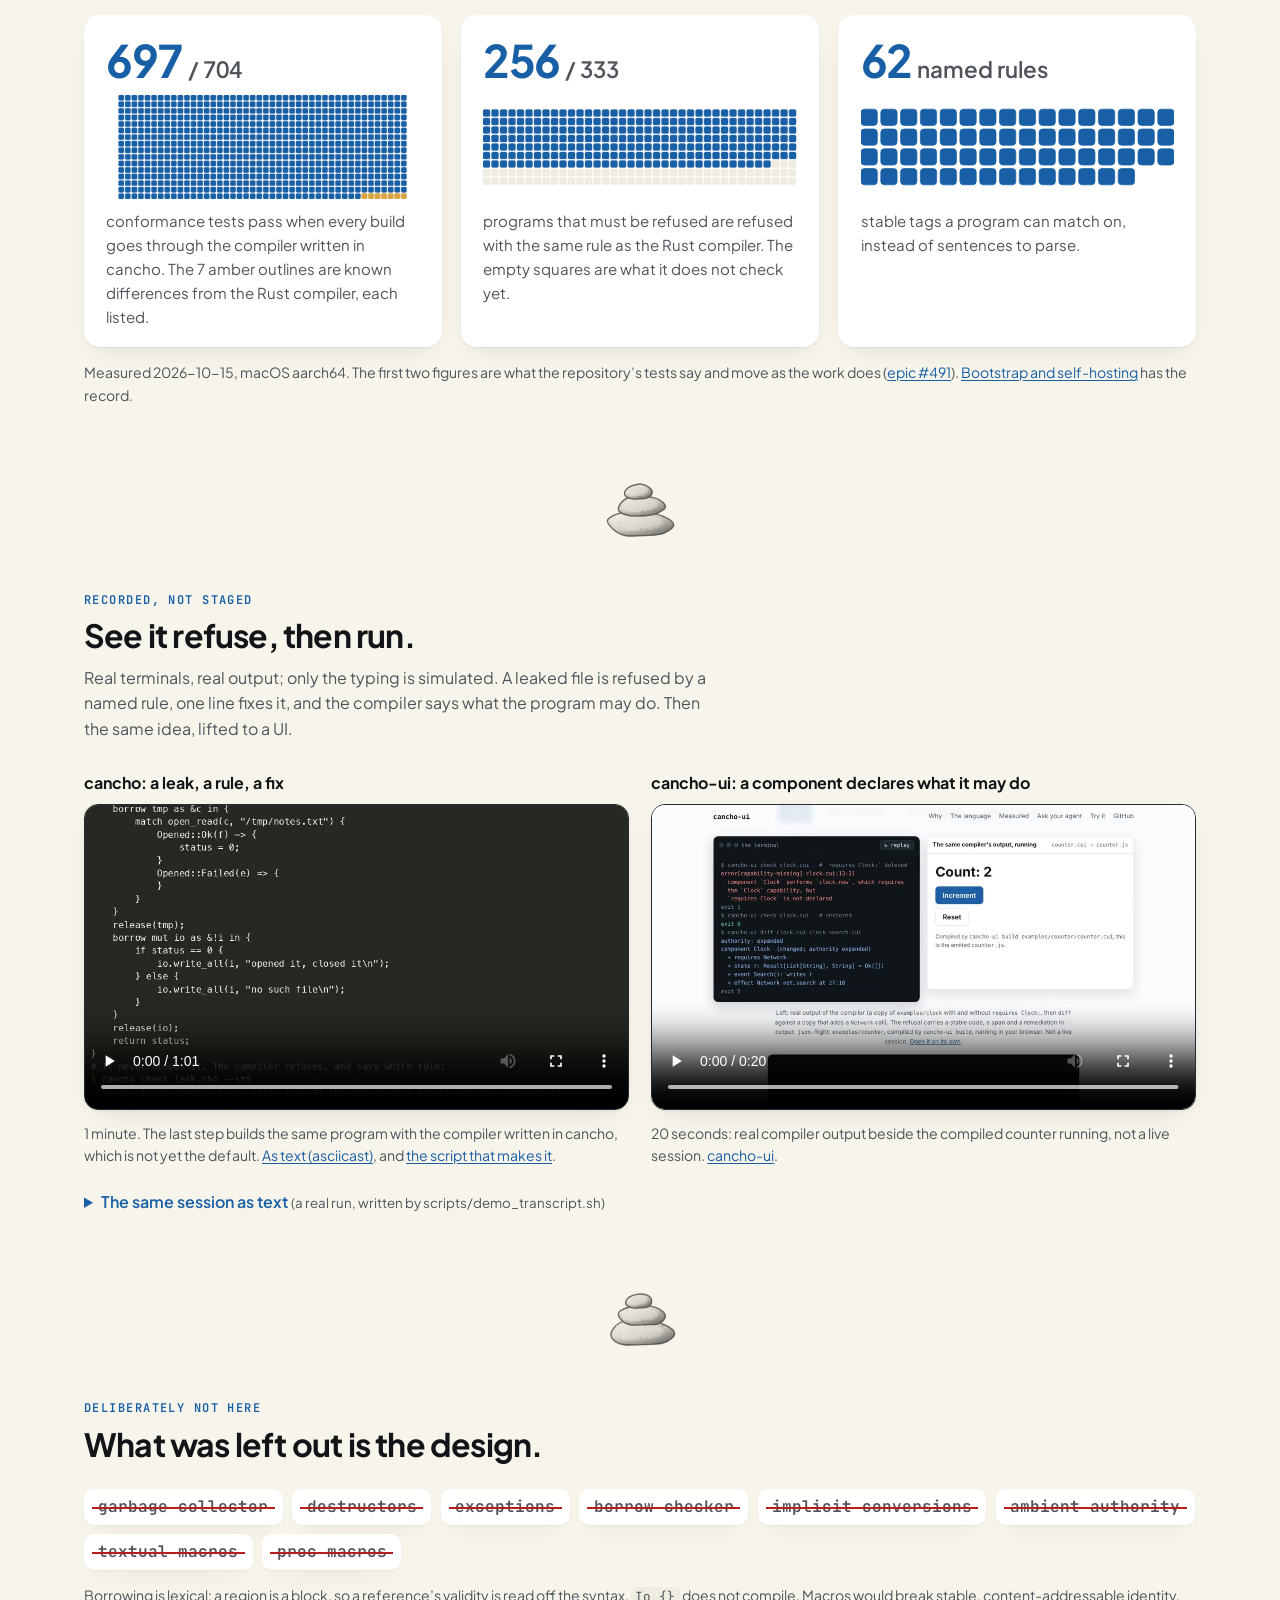
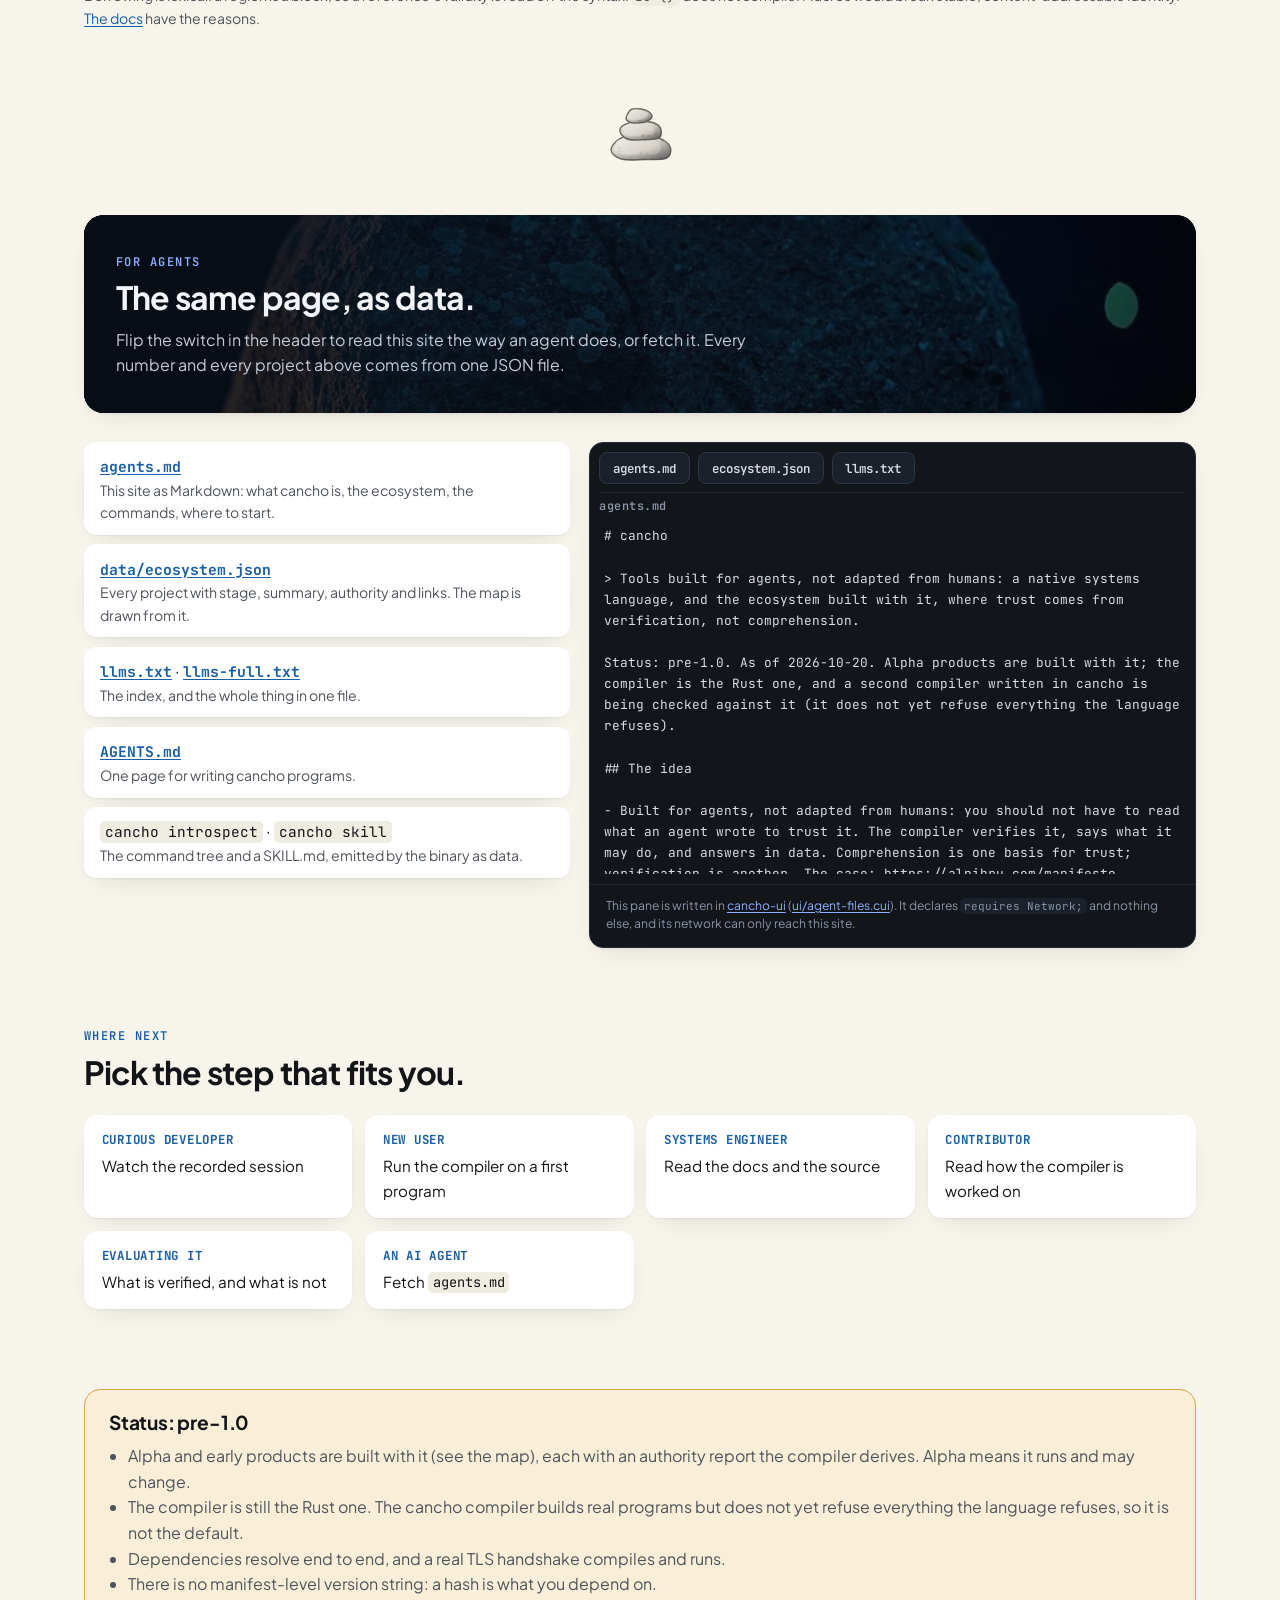
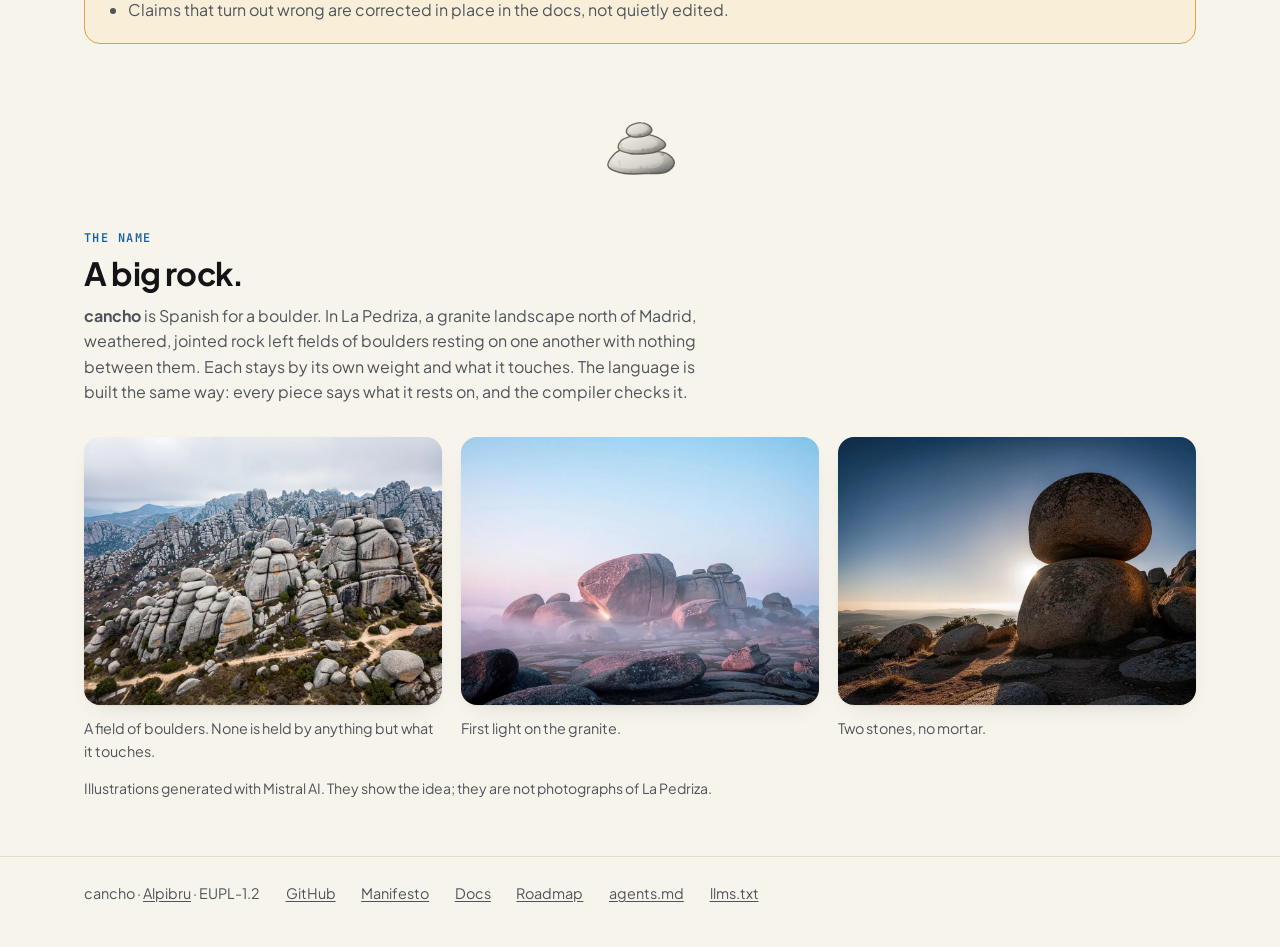
==== commit 594c21ee: "Evidence and a way through: 'What cancho verifies today', three exploration paths, the demo as text," ====
--- a/index.html
+++ b/index.html
@@ -30,7 +30,7 @@
   <a class="brand" href="#top"><img src="logo-mark.png" width="32" height="32" alt="">cancho</a>
   <span class="prever">Pre-1.0 · alpha</span>
   <nav aria-label="Sections">
-    <a href="#try" class="opt">Try it</a><a href="#trust" class="opt">Trust</a><a href="#ecosystem" class="opt">Ecosystem</a><a href="#proof" class="opt">Proof</a><a href="#demo" class="opt">Demo</a><a href="#agents" class="opt">Agents</a><a href="https://alpibru.com/manifesto" class="opt">Manifesto</a><a href="https://alpibrusl.github.io/cancho/" class="opt">Docs</a>
+    <a href="#try" class="opt">Try it</a><a href="#trust" class="opt">Trust</a><a href="#verifies" class="opt">Evidence</a><a href="#ecosystem" class="opt">Ecosystem</a><a href="#demo" class="opt">Demo</a><a href="#agents" class="opt">Agents</a><a href="https://alpibru.com/manifesto" class="opt">Manifesto</a><a href="https://alpibrusl.github.io/cancho/" class="opt">Docs</a>
   </nav>
   <div class="hright">
     <span class="switch" role="group" aria-label="View this page as">
@@ -38,7 +38,7 @@
     </span>
     <a class="ghbtn" href="https://github.com/alpibrusl/cancho"><svg viewBox="0 0 16 16" aria-hidden="true"><path d="M8 .6l2.2 4.6 5 .7-3.6 3.5.9 5L8 12l-4.5 2.4.9-5L.8 5.9l5-.7z"/></svg>GitHub</a>
     <details class="menu"><summary aria-label="Menu"><svg viewBox="0 0 20 20" aria-hidden="true"><path d="M3 6h14M3 10h14M3 14h14" stroke="currentColor" stroke-width="1.8" stroke-linecap="round" fill="none"/></svg></summary>
-      <div><a href="#try">Try it</a><a href="#trust">Trust</a><a href="#ecosystem">Ecosystem</a><a href="#proof">Proof</a><a href="#demo">Demo</a><a href="#agents">Agents</a><a href="https://alpibru.com/manifesto">Manifesto</a><a href="https://alpibrusl.github.io/cancho/">Docs</a><a href="https://github.com/alpibrusl/cancho">GitHub</a></div>
+      <div><a href="#try">Try it</a><a href="#trust">Trust</a><a href="#verifies">Evidence</a><a href="#ecosystem">Ecosystem</a><a href="#demo">Demo</a><a href="#agents">Agents</a><a href="https://alpibru.com/manifesto">Manifesto</a><a href="https://alpibrusl.github.io/cancho/">Docs</a><a href="https://github.com/alpibrusl/cancho">GitHub</a></div>
     </details>
   </div>
 </div></header>
@@ -99,7 +99,7 @@
       <div class="tx">
         <p class="when">60 seconds · nothing to install</p>
         <h3>See a refusal</h3>
-        <p>A program opens a file and never closes it. The compiler refuses it by a named rule; one added line fixes it.</p>
+        <p>A program opens a file and never closes it. The compiler refuses it by a named rule; one added line fixes it. <b>What this shows:</b> <code>check</code> found a resource that is never consumed and named the rule. Nothing was run, and a pass would not mean the program is correct in other ways.</p>
         <div class="links"><a class="btn primary" href="#demo">Watch the recorded session</a><a class="btn ghost" href="https://github.com/alpibrusl/cancho-www/tree/main/demo/src">The two files</a></div>
       </div>
       <div class="cd"><div class="codebox"><pre tabindex="0"><code>$ cancho check leak.cho --std
@@ -114,7 +114,7 @@
       <div class="tx">
         <p class="when">5 minutes · Rust and clang</p>
         <h3>Run the compiler</h3>
-        <p>The first <code>run</code> builds the compiler written in cancho once. Green on linux-x86_64 and darwin-aarch64. <code>authority</code> is the one to try on something you did not write.</p>
+        <p><code>check</code> only checks; <code>run</code> builds and executes. The first <code>run</code> builds the compiler written in cancho once. Green on linux-x86_64 and darwin-aarch64. <code>authority</code> is the one to try on something you did not write.</p>
         <div class="links"><a class="btn ghost" href="https://github.com/alpibrusl/cancho#building">Build instructions</a><a class="btn ghost" href="https://alpibrusl.github.io/cancho/">Docs</a></div>
       </div>
       <div class="cd"><div class="codebox" data-copy><pre tabindex="0"><code>git clone https://github.com/alpibrusl/cancho &amp;&amp; cd cancho
@@ -214,6 +214,42 @@
 
 <div class="cairn" aria-hidden="true"></div>
 
+<section id="verifies">
+  <p class="eyebrow">Evidence, with its limits</p>
+  <h2>What cancho verifies today.</h2>
+  <p class="sub">Three lists, kept apart: what the compiler refuses, what tests exercise, and what is still being established. Every line links the document, fixture or issue behind it.</p>
+  <!-- verifies:start -->
+<div class="verif reveal">
+  <div class="v ok"><h3>Verified by the compiler</h3><ul>
+    <li>A value is consumed exactly once. A resource left unconsumed is refused as <code>linear-value-unconsumed</code> (19 refusal fixtures). <span class="evs"><a class="ev" href="https://github.com/alpibrusl/cancho/blob/main/docs/agent-errors.md">rule fixtures</a></span></li>
+    <li>Effect rows are exact. Performing an effect the signature does not declare is refused as <code>effect-not-declared</code> (12 fixtures); declaring one that is not performed is refused too. <span class="evs"><a class="ev" href="https://github.com/alpibrusl/cancho/blob/main/docs/agent-errors.md">rule fixtures</a> <a class="ev" href="https://github.com/alpibrusl/cancho/blob/main/docs/authority.md">authority</a></span></li>
+    <li>Authority is derived, not declared: <code>cancho authority</code> lists what a program can reach, and says “unbounded” when foreign code is reachable. <span class="evs"><a class="ev" href="https://github.com/alpibrusl/cancho/blob/main/docs/authority.md">authority</a> <a class="ev" href="https://github.com/alpibrusl/cancho/blob/main/docs/foreign-authority.md">foreign code</a></span></li>
+    <li>Every refusal carries a stable rule tag, and <code>--output json</code> gives it as data. <span class="evs"><a class="ev" href="https://github.com/alpibrusl/cancho/blob/main/docs/agent-errors.md">the contract</a></span></li>
+    <li>Each declaration has a content hash (<code>cancho ids</code>); dependencies pin to hashes. <span class="evs"><a class="ev" href="https://github.com/alpibrusl/cancho/blob/main/docs/canonical-ast.md">canonical AST (status: proposed)</a></span></li>
+  </ul></div>
+  <div class="v tests"><h3>Exercised by tests</h3><ul>
+    <li>359 refusal fixtures, each naming the rule it must be refused with, and 123 accepting programs. <span class="evs"><a class="ev" href="https://github.com/alpibrusl/cancho/tree/main/tests/reject">tests/reject</a> <a class="ev" href="https://github.com/alpibrusl/cancho/tree/main/tests/accept">tests/accept</a></span></li>
+    <li>The conformance suite builds and runs real programs; the gate (format, clippy, tests) runs on linux-x86_64 and darwin-aarch64. <span class="evs"><a class="ev" href="https://github.com/alpibrusl/cancho/blob/main/CONTRIBUTING.md">CONTRIBUTING</a></span></li>
+    <li>Every checked code block in AGENTS.md is a fixture; changing a rule name to a wrong one turns the suite red (checked by doing it). <span class="evs"><a class="ev" href="https://github.com/alpibrusl/cancho/blob/main/AGENTS.md">AGENTS.md</a></span></li>
+    <li>A mutation fuzzer feeds token-level edits of every program through parsing, checking and code generation, requiring no panic, a stable print-and-parse, and that what the checker accepts the backend compiles. <span class="evs"><a class="ev" href="https://github.com/alpibrusl/cancho/blob/main/crates/cancho/tests/fuzz.rs">fuzzer</a> <a class="ev" href="https://github.com/alpibrusl/cancho/blob/main/docs/fuzzing.md">design</a></span></li>
+    <li>Tests are checked by breaking what they cover and watching them fail. <span class="evs"><a class="ev" href="https://github.com/alpibrusl/cancho/blob/main/CONTRIBUTING.md">CONTRIBUTING</a> <a class="ev" href="https://github.com/alpibrusl/cancho/blob/main/docs/differential.md">differential testing</a></span></li>
+    <li>With every build going through the compiler written in cancho, 697 of 704 conformance tests pass (measured 2026-10-15, macOS aarch64). <span class="evs"><a class="ev" href="https://alpibrusl.github.io/cancho/bootstrap.html">bootstrap record</a></span></li>
+  </ul></div>
+  <div class="v todo"><h3>Still being established</h3><ul>
+    <li>The compiler written in cancho refuses 256 of the 333 programs that must be refused, with the same rule as the Rust one. It is not the default. <span class="evs"><a class="ev" href="https://github.com/alpibrusl/cancho/issues/491">epic #491</a></span></li>
+    <li>Hash stability is not a contract yet: the canonical-AST document is “proposed”, and 39% of this repository’s own historical revisions do not type-check under today’s build. <span class="evs"><a class="ev" href="https://github.com/alpibrusl/cancho/blob/main/docs/canonical-ast.md">canonical AST</a> <a class="ev" href="https://github.com/alpibrusl/cancho/blob/main/docs/hash-stability.md">hash stability</a></span></li>
+    <li>A cancho program has one network bound shared by listening and connecting, so a proxy’s authority report cannot say which upstreams it reaches; cancho-gateway enforces its compiled-in list by exact match and tests it, but the compiler does not vouch for it. <span class="evs"><a class="ev" href="https://github.com/alpibrusl/cancho-gateway">cancho-gateway</a></span></li>
+    <li>The TLS stack is not independently reviewed (stated in cancho-fetch’s README). <span class="evs"><a class="ev" href="https://github.com/alpibrusl/cancho-fetch">cancho-fetch</a></span></li>
+    <li>Not evaluated: whether agents do better with cancho-tools than with the usual tools. That needs an agent-in-the-loop evaluation that has not been run. <span class="evs"><a class="ev" href="https://github.com/alpibrusl/cancho/issues/228">cancho#228</a></span></li>
+    <li>Pre-1.0, supported on linux-x86_64 and darwin-aarch64 only, and its own README says it is not a usable language yet. <span class="evs"><a class="ev" href="https://github.com/alpibrusl/cancho#readme">README</a></span></li>
+  </ul></div>
+</div>
+<p class="note">A passing check shows that the checks listed here passed. It does not show a program is correct or secure in every respect, and tests exercise the behaviour they cover, not all behaviour. None of this is a certification, and no independent audit is claimed. Counted at cancho 1d4c44e, 2026-10-20. Each line links its evidence; a claim found false is corrected here, in place.</p>
+<!-- verifies:end -->
+</section>
+
+<div class="cairn" aria-hidden="true"></div>
+
 <section id="authority">
   <p class="eyebrow">Effects, as a value</p>
   <h2>Authority is a value, and you can watch it move.</h2>
@@ -245,6 +281,27 @@
   <p class="eyebrow">The ecosystem</p>
   <h2>Tools for the agentic world, one repository each.</h2>
   <p class="sub">Every public <code>alpibrusl/cancho-*</code> repository, from the language to the tools an agent calls. A filled rock is code that exists; a dashed outline is a design not yet set in place. Click a rock for its repository and its page.</p>
+  <h3 class="sub-h">Start with a path</h3>
+  <!-- paths:start -->
+<div class="paths reveal">
+  <article class="path"><h3>Build software with agents</h3><p class="blurb">Start with the language and the agent workflow: describe a task, let an agent build it, read the checks.</p><ul>
+    <li><div class="ph"><a href="https://github.com/alpibrusl/cancho">cancho</a> <span class="chip built">built</span> <a class="pg" href="https://alpibrusl.github.io/cancho/">page</a></div><p>Refuses a leaked resource by a named rule, says what a program may do, and builds a native binary.</p><a class="next" href="#try">Run the compiler →</a></li>
+    <li><div class="ph"><a href="https://github.com/alpibrusl/cancho-code">cancho-code</a> <span class="chip built">built</span> <a class="pg" href="https://alpibrusl.github.io/cancho-code/">page</a></div><p>In its own evaluation (Claude Haiku 5.5, hidden tests), 13 small libraries from hand-written plans finished 38 of 39 units; conditions and caveats are in its eval/results.</p><a class="next" href="https://github.com/alpibrusl/cancho-code/blob/main/docs/agent-prompt.md">Paste its agent prompt into your coding agent →</a></li>
+    <li><div class="ph"><a href="https://github.com/alpibrusl/cancho-tools">cancho-tools</a> <span class="chip early">early</span> <a class="pg" href="https://alpibrusl.github.io/cancho-tools/">page</a></div><p>A stale write is refused with a rule tag and the hash to retry: two agents, one file (a transcript in its README).</p><a class="next" href="https://github.com/alpibrusl/cancho-tools#one-complete-flow-two-agents-one-file">Read the two-agents demo →</a></li>
+  </ul></article>
+  <article class="path"><h3>Build software infrastructure</h3><p class="blurb">Services and tools written in cancho, each with an authority report the compiler derives.</p><ul>
+    <li><div class="ph"><a href="https://github.com/alpibrusl/cancho-hooks">cancho-hooks</a> <span class="chip alpha">alpha</span> <a class="pg" href="https://alpibrusl.github.io/cancho-hooks/">page</a></div><p>An event is on disk before the 202 answer, then signed (Standard Webhooks), retried and replayable. No 24-hour soak has completed yet.</p><a class="next" href="https://alpibrusl.github.io/cancho-hooks/">Read its landing page →</a></li>
+    <li><div class="ph"><a href="https://github.com/alpibrusl/cancho-cache">cancho-cache</a> <span class="chip alpha">alpha</span> <a class="pg" href="https://alpibrusl.github.io/cancho-cache/">page</a></div><p>Answers 69 of Redis 7.0’s 240 commands over RESP2 and RESP3; its authority report, checked in CI, names the one file it reads.</p><a class="next" href="https://github.com/alpibrusl/cancho-cache#readme">Try it from redis-cli →</a></li>
+    <li><div class="ph"><a href="https://github.com/alpibrusl/cancho-table">cancho-table</a> <span class="chip early">early</span> <a class="pg" href="https://alpibrusl.github.io/cancho-table/">page</a></div><p>A wrong column name is refused with a rule tag and the corrected command as a repair.</p><a class="next" href="https://alpibrusl.github.io/cancho-table/">Read its landing page →</a></li>
+  </ul></article>
+  <article class="path"><h3>Explore new computing boundaries</h3><p class="blurb">Hardware, GPUs and robotics. Experimental: read each status before you rely on it.</p><ul>
+    <li><div class="ph"><a href="https://github.com/alpibrusl/cancho-hdl">cancho-hdl</a> <span class="chip built">built</span> <a class="pg" href="https://alpibrusl.github.io/cancho-hdl/">page</a></div><p>A .chw contract is checked (a field overlap is refused as <code>field-overlap</code>), and a C header, device tree, SystemVerilog and CMSIS-SVD are generated from it.</p><a class="next" href="https://github.com/alpibrusl/cancho-hdl#readme">See its refusal examples →</a></li>
+    <li><div class="ph"><a href="https://github.com/alpibrusl/cancho-gpu">cancho-gpu</a> <span class="chip built">built</span> <a class="pg" href="https://alpibrusl.github.io/cancho-gpu/">page</a></div><p>CUDA C and Metal for 208 test cases (182 emit, 26 refused by both) are byte-identical with an independent implementation’s.</p><a class="next" href="https://alpibrusl.github.io/cancho-gpu/">Read its landing page →</a></li>
+    <li><div class="ph"><a href="https://github.com/alpibrusl/cancho-robot">cancho-robot</a> <span class="chip design">design</span> <a class="pg" href="https://alpibrusl.github.io/cancho-robot/">page</a></div><p>Nothing is built yet: research, design stage.</p><a class="next" href="https://alpibrusl.github.io/cancho-robot/">Read the plan →</a></li>
+  </ul></article>
+</div>
+<!-- paths:end -->
+  <h3 class="sub-h">Or browse every repository</h3>
   <div class="chips" id="map-chips" role="group" aria-label="Filter the map"></div>
   <div class="mapwrap">
     <div class="map"><svg id="map-svg" viewBox="0 100 1300 810" role="group" aria-label="Map of the cancho ecosystem"></svg></div>
@@ -286,7 +343,7 @@
   <li><a href="https://github.com/alpibrusl/cancho-fetch">cancho-fetch</a> (design): An agent-safe fetch: HTTP and HTTPS to a fixed, built-in list of hosts, with the list in the binary&#x27;s authority row instead of a flag.</li>
   <li><a href="https://github.com/alpibrusl/cancho-mqtt-client">cancho-mqtt-client</a> (design): An MQTT 3.1.1 client library: connect, publish, subscribe, will, QoS 0 and 1, and a reconnect with bounded backoff. The other half of cancho-mqtt.</li>
   </ul></details>
-  <!-- eco:end -->
+<!-- eco:end -->
 </section>
 
 <div class="cairn" aria-hidden="true"></div>
@@ -339,6 +396,70 @@
       <figcaption id="cap2">20 seconds: real compiler output beside the compiled counter running, not a live session. <a href="https://github.com/alpibrusl/cancho-ui">cancho-ui</a>.</figcaption>
     </figure>
   </div>
+  <!-- demo-text:start -->
+<details class="demo-text"><summary>The same session as text <small>(a real run, written by scripts/demo_transcript.sh)</small></summary><pre class="code" tabindex="0"># A program that opens a file.
+$ cat leak.cho
+// Open a file.
+import std.io;
+
+fn main(world: World) -&gt; [] int {
+    let Split { io, ffi, fs, heap, args } = split(world);
+    release(args);
+    release(ffi);
+    release(heap);
+    var status = 1;
+    let tmp = narrow(fs, &quot;/tmp&quot;);
+    borrow tmp as &amp;c in {
+        match open_read(c, &quot;/tmp/notes.txt&quot;) {
+            Opened::Ok(f) =&gt; {
+                status = 0;
+            }
+            Opened::Failed(e) =&gt; {
+            }
+        }
+    }
+    release(tmp);
+    borrow mut io as &amp;!i in {
+        if status == 0 {
+            io.write_all(i, &quot;opened it, closed it\n&quot;);
+        } else {
+            io.write_all(i, &quot;no such file\n&quot;);
+        }
+    }
+    release(io);
+    return status;
+}
+# It never closes it. The compiler refuses, and says which rule:
+$ cancho check leak.cho --std
+leak.cho:12:9: error: `f` is still live at the end of this block; nothing consumes it
+            match open_read(c, &quot;/tmp/notes.txt&quot;) {
+            ^^^^^^^^^^^^^^^^^^^^^^^^^^^^^^^^^^^^^^
+$ cancho check leak.cho --std --output json | grep -E &quot;\&quot;(rule|message)\&quot;&quot;
+      &quot;rule&quot;: &quot;linear-value-unconsumed&quot;,
+      &quot;message&quot;: &quot;`f` is still live at the end of this block; nothing consumes it&quot;,
+# One line fixes it.
+$ diff leak.cho fixed.cho
+13a14
+&gt;                 file_close(f);
+$ cancho build fixed.cho --std -o notes &amp;&amp; ./notes
+opened it, closed it
+# What may it do? The compiler can say, because authority is in the types.
+$ cancho authority fixed.cho --std
+performs
+    fs_read(&quot;/tmp&quot;)
+    io_write
+never touches
+    the network
+    the heap
+    the command line
+    signals
+    other programs
+    foreign code
+# And the compiler can be one written in cancho:
+$ cancho build fixed.cho --std --compiler auto -o notes2 &amp;&amp; ./notes2
+opened it, closed it
+</pre></details>
+<!-- demo-text:end -->
 </section>
 
 <div class="cairn" aria-hidden="true"></div>
@@ -383,6 +504,19 @@
   <pre id="agent-full" tabindex="0">loading…</pre>
 </section>
 
+<section id="next">
+  <p class="eyebrow">Where next</p>
+  <h2>Pick the step that fits you.</h2>
+  <div class="nextgrid reveal">
+    <a href="#demo"><b>Curious developer</b><span>Watch the recorded session</span></a>
+    <a href="#try"><b>New user</b><span>Run the compiler on a first program</span></a>
+    <a href="https://alpibrusl.github.io/cancho/"><b>Systems engineer</b><span>Read the docs and the source</span></a>
+    <a href="https://github.com/alpibrusl/cancho/blob/main/CONTRIBUTING.md"><b>Contributor</b><span>Read how the compiler is worked on</span></a>
+    <a href="#verifies"><b>Evaluating it</b><span>What is verified, and what is not</span></a>
+    <a href="agents.md"><b>An AI agent</b><span>Fetch <code>agents.md</code></span></a>
+  </div>
+</section>
+
 <aside class="status" id="status">
   <h2>Status: pre-1.0</h2>
   <ul>
--- a/assets/site.css
+++ b/assets/site.css
@@ -441,3 +441,37 @@
 .codebox .copy { position: absolute; top: .45rem; right: .45rem; border: 1px solid #2d3644; background: #1a212b; color: #c3ccd8; border-radius: 8px; font: 600 .7rem var(--mono); padding: .25rem .6rem; cursor: pointer; }
 .codebox .copy:hover { border-color: #6ea3ee; color: #fff; }
 .codebox[data-copy] pre { padding-right: 4.8rem; }
+
+/* evidence, paths, where next, the demo as text */
+.verif { display: grid; gap: 1.1rem; margin-top: 1.8rem; }
+@media (min-width: 64rem) { .verif { grid-template-columns: repeat(3, 1fr); align-items: start; } }
+.verif .v { background: var(--surface); border-radius: 16px; padding: 1.1rem 1.2rem 1.2rem; box-shadow: var(--shadow), 0 0 0 1px var(--ring); border-top: 4px solid var(--accent); }
+.verif .v.tests { border-top-color: var(--good); }
+.verif .v.todo { border-top-color: var(--warn-line); background: var(--warn-bg); }
+.verif h3 { font-size: 1.1rem; margin: 0 0 .6rem; letter-spacing: -.02em; }
+.verif ul { list-style: none; margin: 0; padding: 0; display: grid; gap: .8rem; }
+.verif li { font-size: .9rem; line-height: 1.5; color: var(--fg); }
+.verif .evs { display: block; margin-top: .25rem; }
+.verif .ev { font: 600 .72rem var(--mono); margin-right: .6rem; }
+.paths { display: grid; gap: 1.1rem; }
+@media (min-width: 64rem) { .paths { grid-template-columns: repeat(3, 1fr); align-items: start; } }
+.path { background: var(--surface); border-radius: 16px; padding: 1.2rem 1.2rem 1.3rem; box-shadow: var(--shadow), 0 0 0 1px var(--ring); }
+.path h3 { font-size: 1.2rem; margin: 0 0 .3rem; letter-spacing: -.02em; }
+.path .blurb { color: var(--muted); font-size: .9rem; margin: 0 0 .9rem; }
+.path ul { list-style: none; margin: 0; padding: 0; display: grid; gap: 1rem; }
+.path li { border-top: 1px solid var(--line); padding-top: .8rem; }
+.path .ph { display: flex; flex-wrap: wrap; align-items: center; gap: .5rem; font: 700 .95rem var(--mono); }
+.path .ph a { text-decoration: none; }
+.path .ph .pg { font: 600 .74rem var(--mono); }
+.path li p { margin: .35rem 0; font-size: .88rem; color: var(--muted); line-height: 1.5; }
+.path .next { font-weight: 650; font-size: .88rem; }
+.nextgrid { display: grid; gap: .8rem; grid-template-columns: repeat(auto-fit, minmax(14rem, 1fr)); margin-top: 1.5rem; }
+.nextgrid a { display: block; background: var(--surface); border-radius: 14px; padding: .9rem 1.1rem; text-decoration: none; color: var(--fg); box-shadow: var(--shadow), 0 0 0 1px var(--ring); transition: transform .2s; }
+.nextgrid a:hover { transform: translateY(-2px); }
+.nextgrid b { display: block; font-size: .78rem; font-family: var(--mono); letter-spacing: .06em; text-transform: uppercase; color: var(--accent); margin-bottom: .2rem; }
+.nextgrid span { font-size: .95rem; }
+.demo-text { margin-top: 1.4rem; max-width: 54rem; }
+.demo-text summary { cursor: pointer; color: var(--accent); font-weight: 600; }
+.demo-text summary small { color: var(--muted); font-weight: 400; }
+.demo-text pre.code { margin-top: .8rem; max-height: 28rem; overflow: auto; }
+.demo-text pre.code { background: var(--term-bg); color: var(--term-fg); border-radius: 12px; padding: 1rem 1.1rem; font: .8rem/1.6 var(--mono); white-space: pre; }
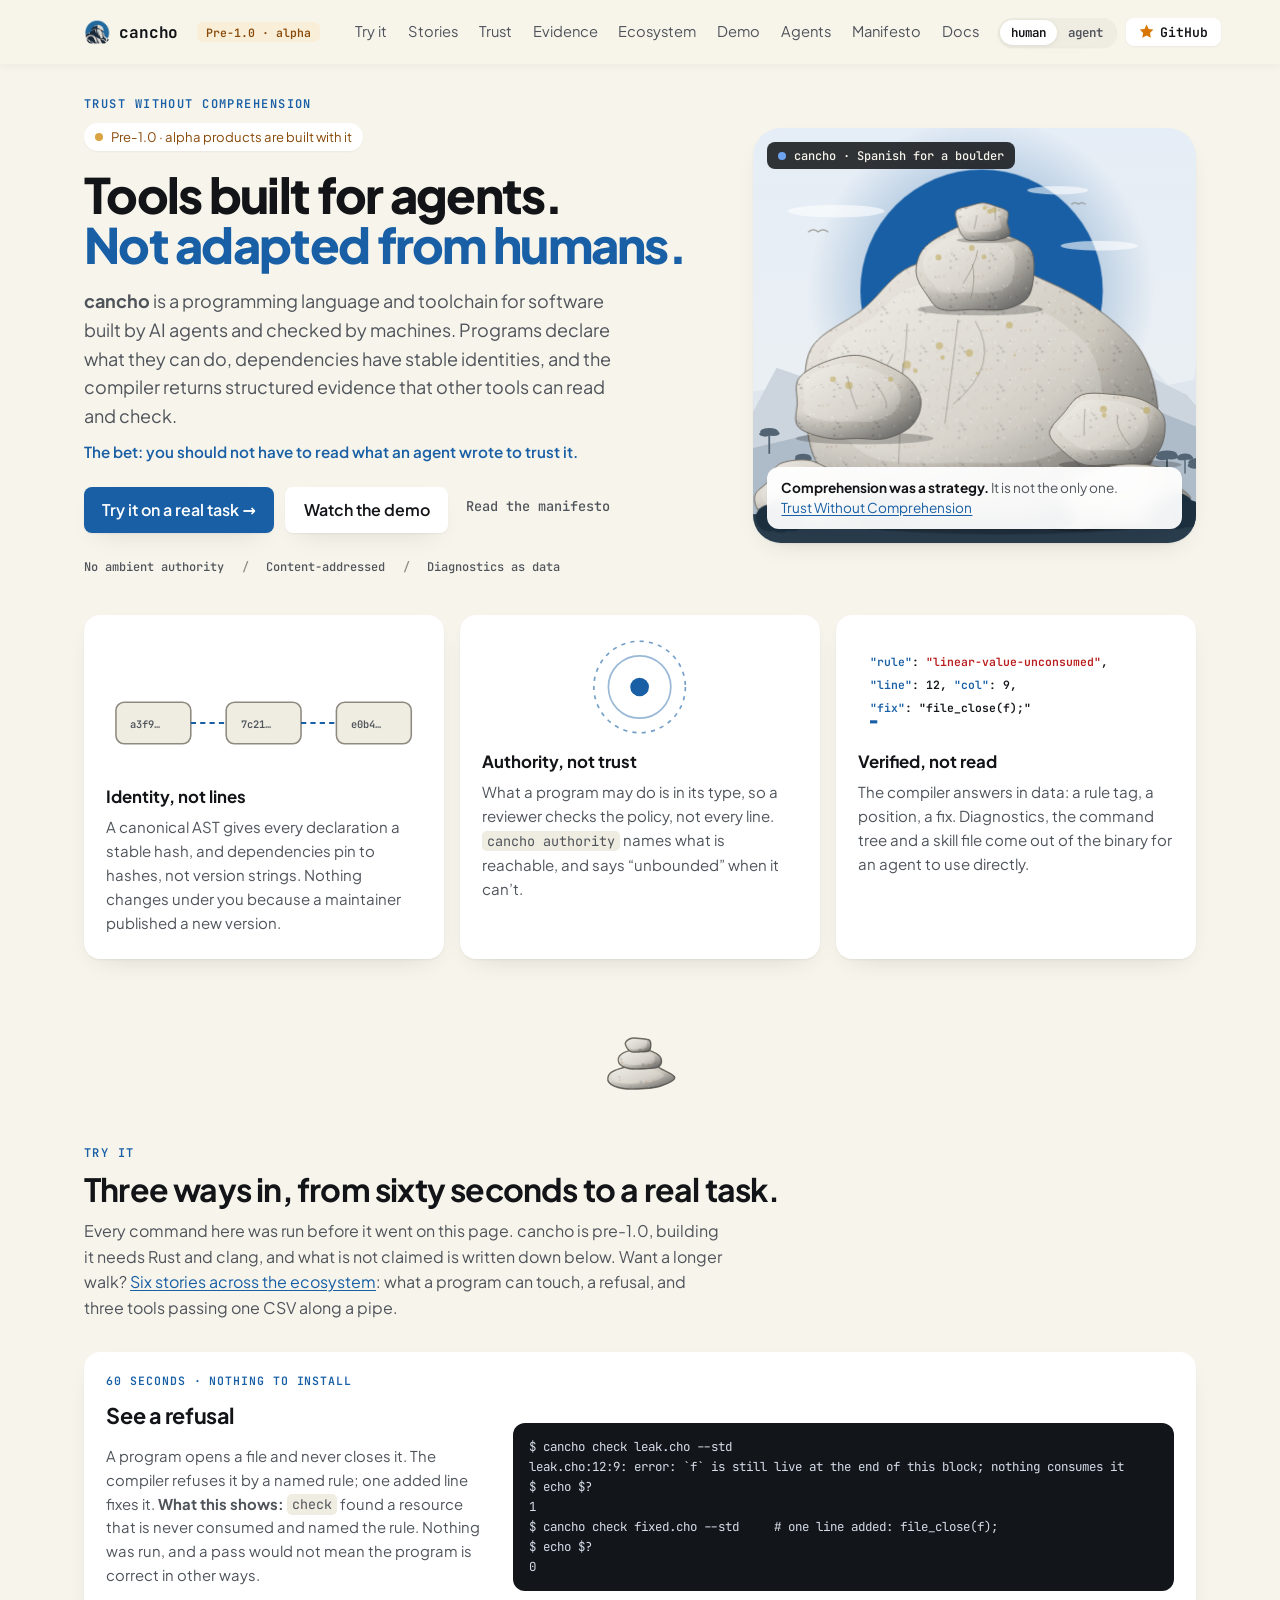
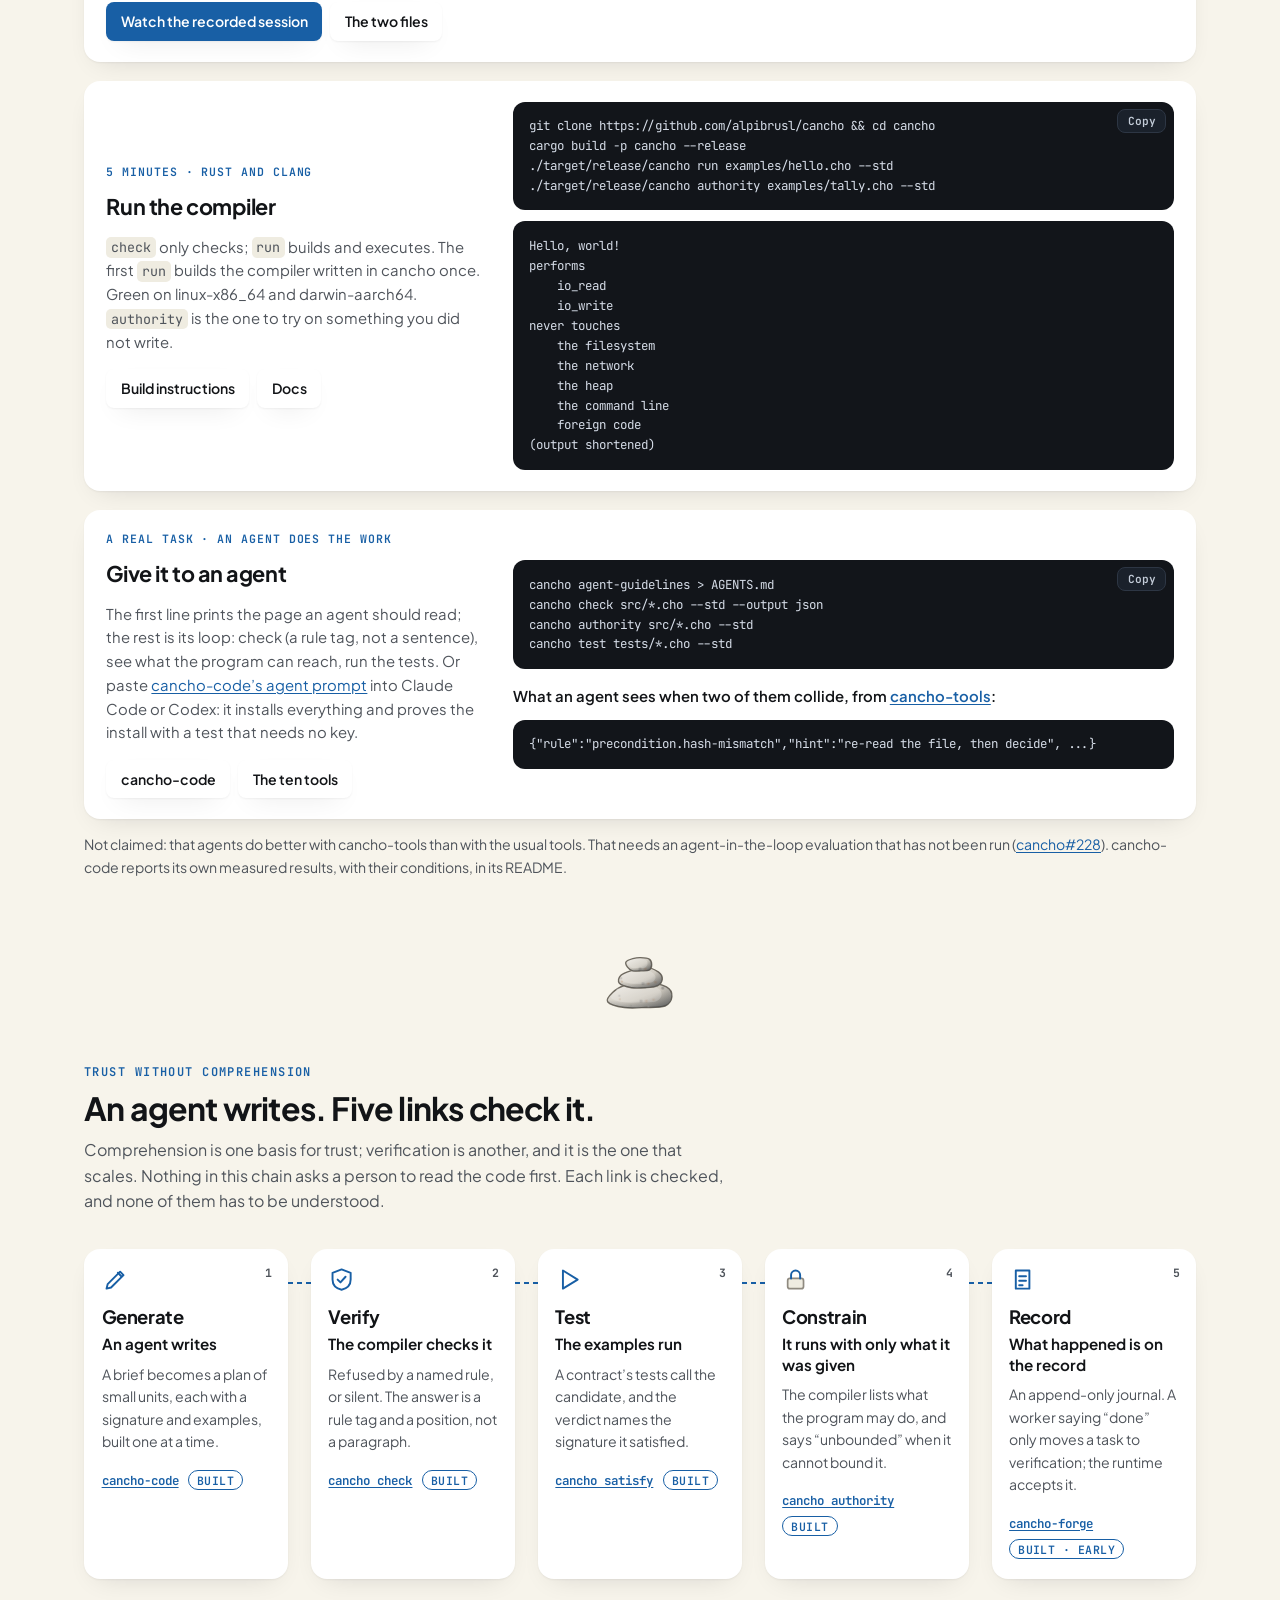
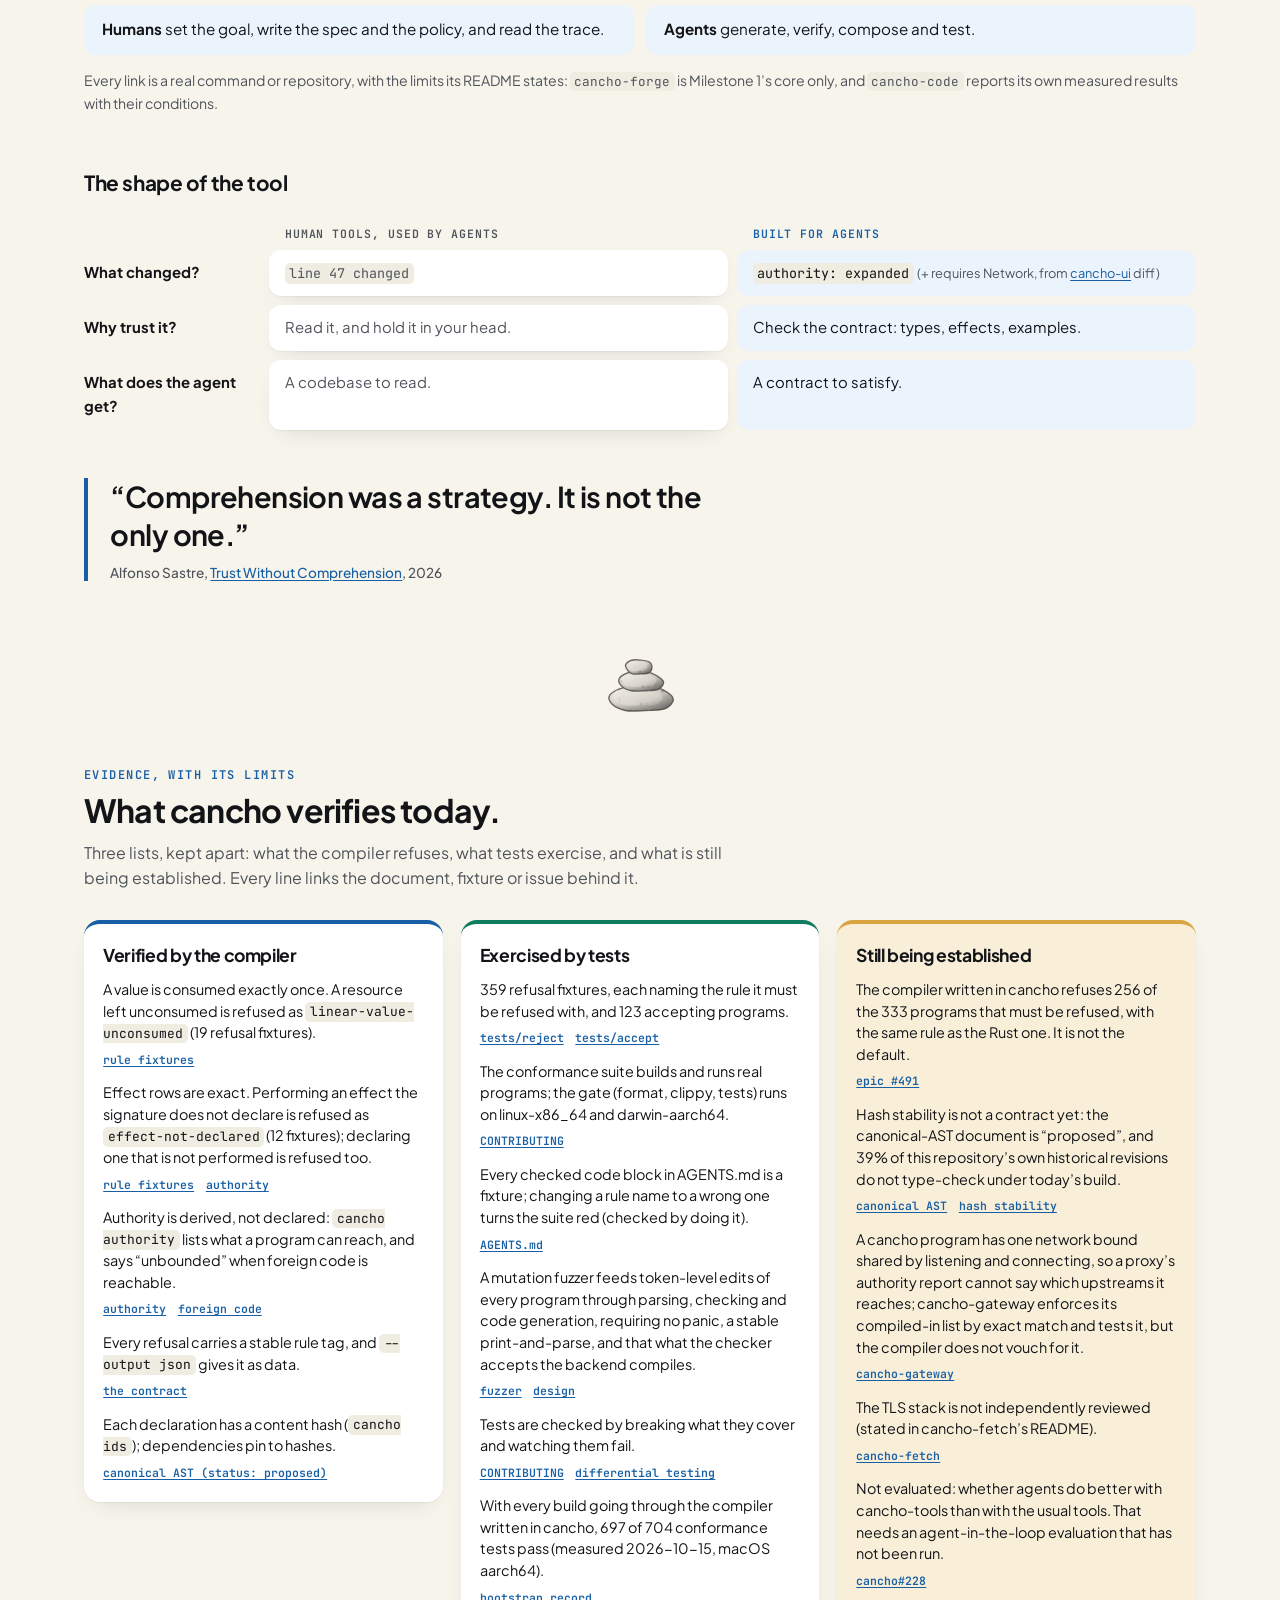
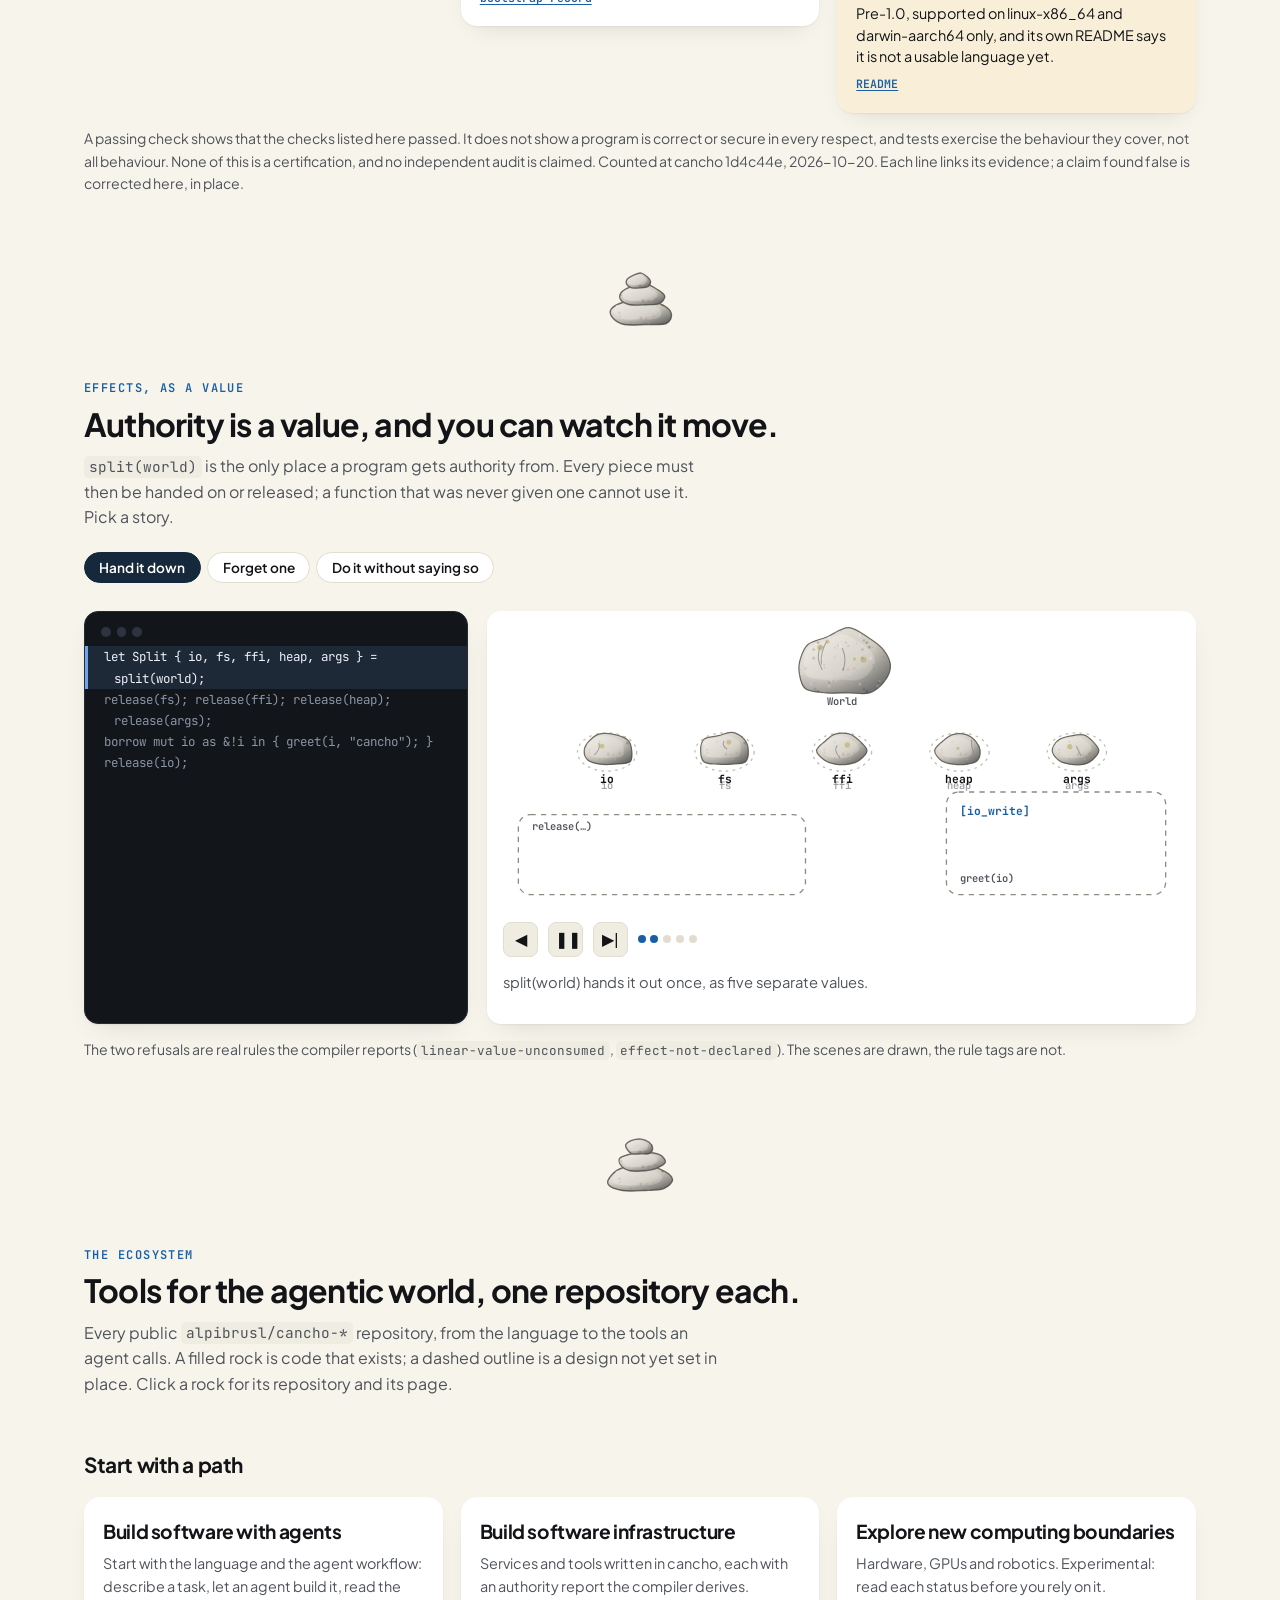
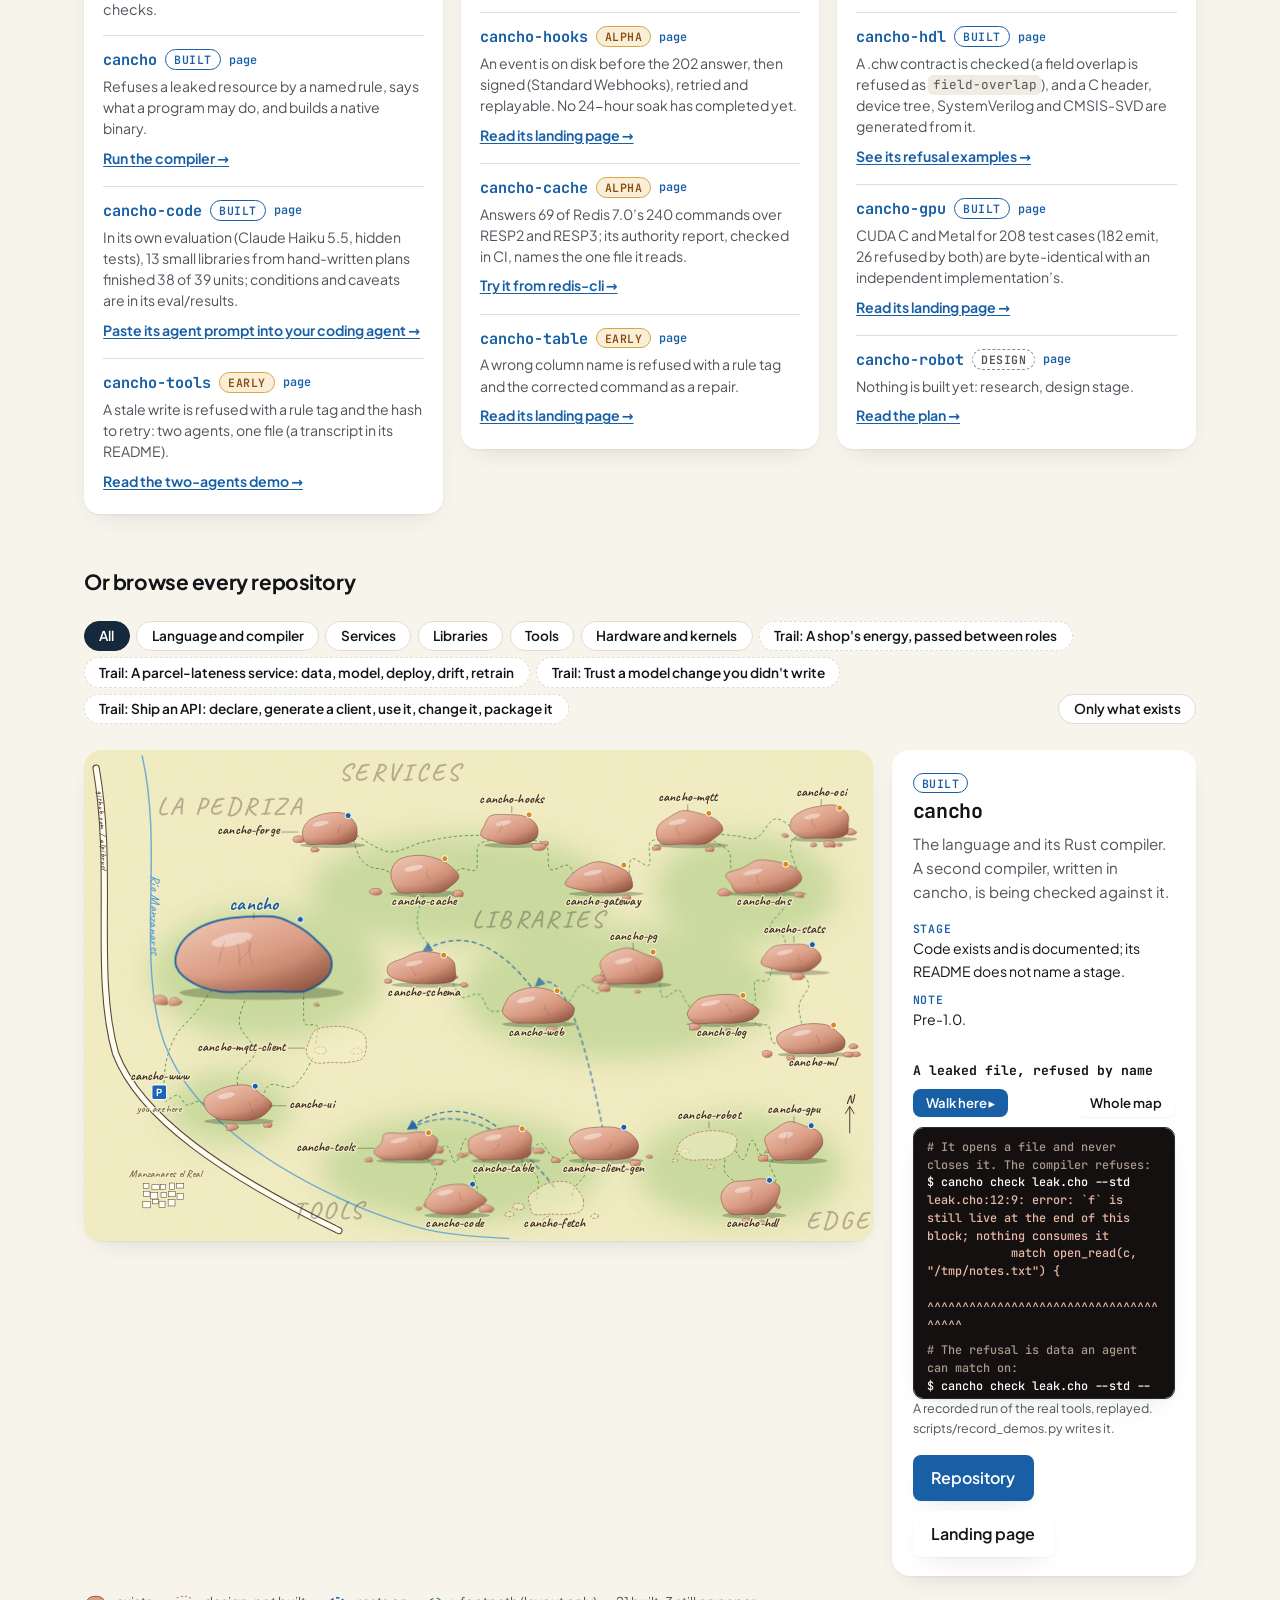
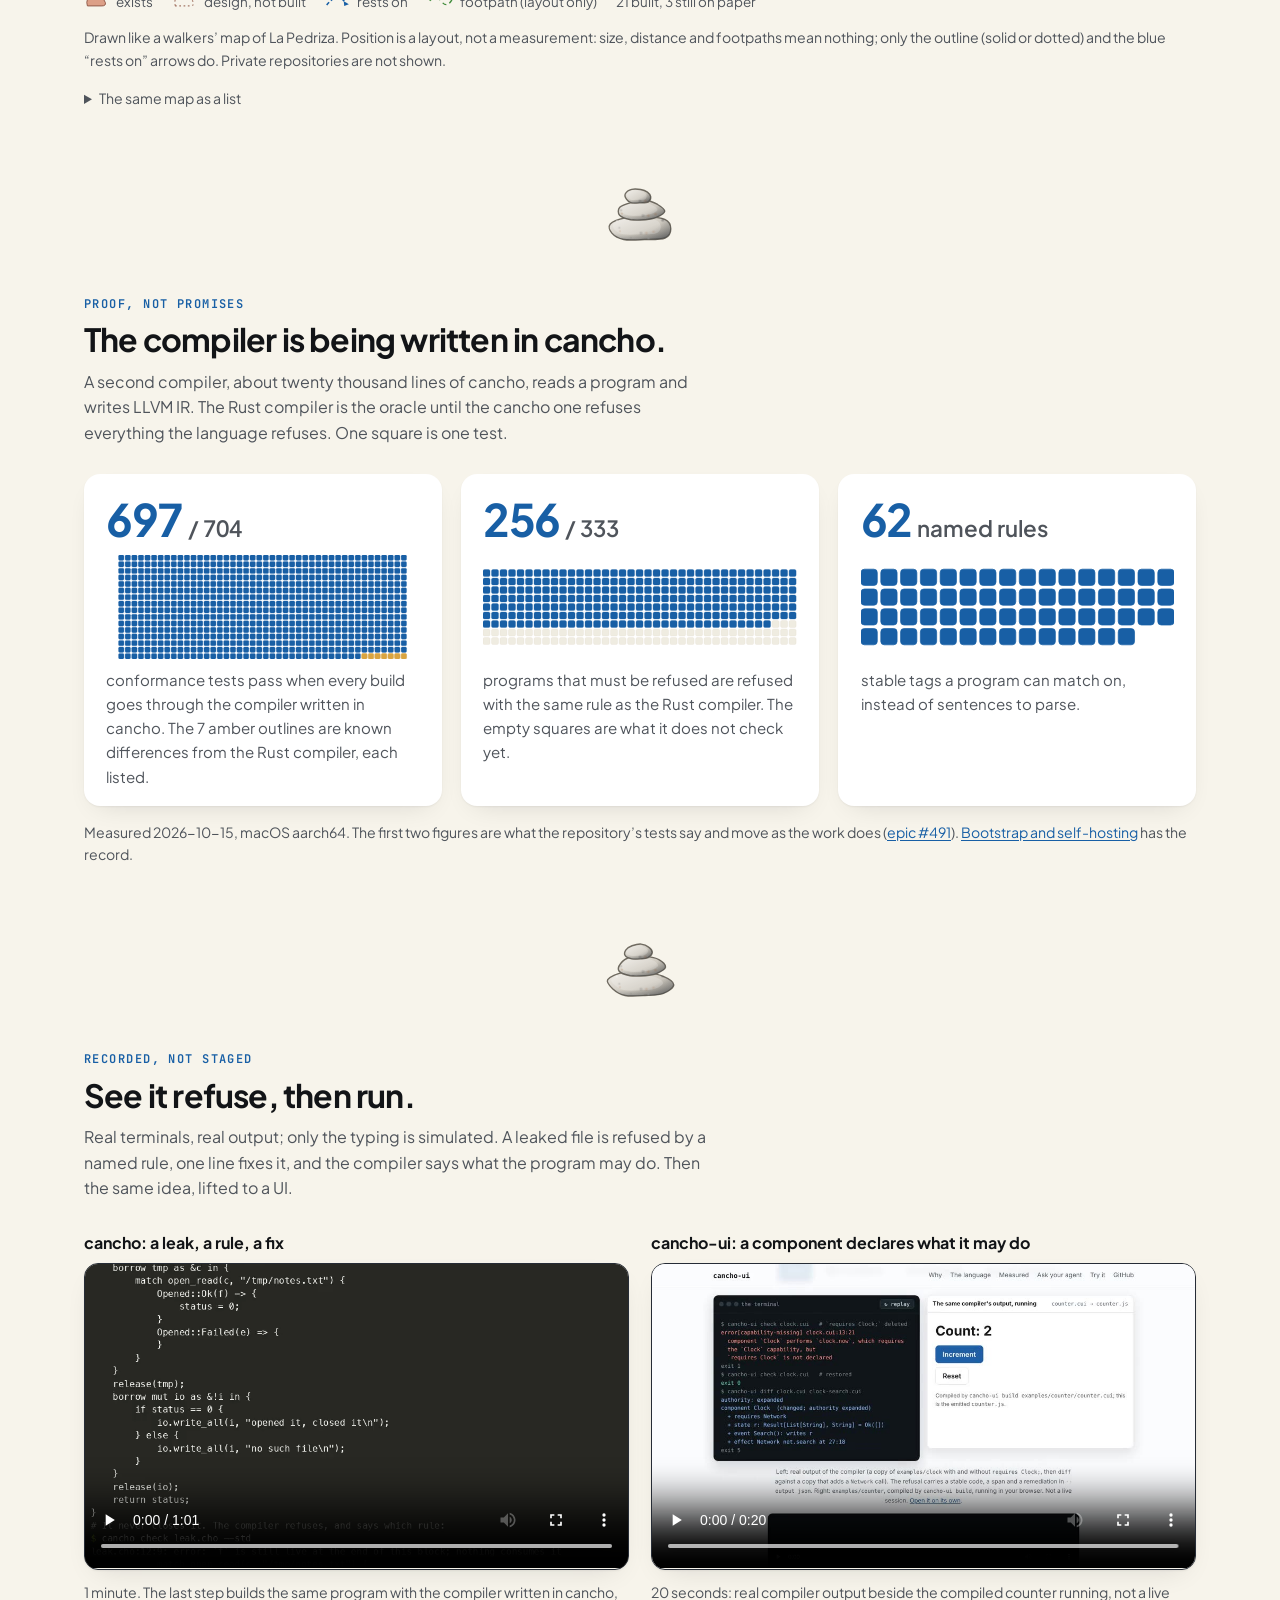
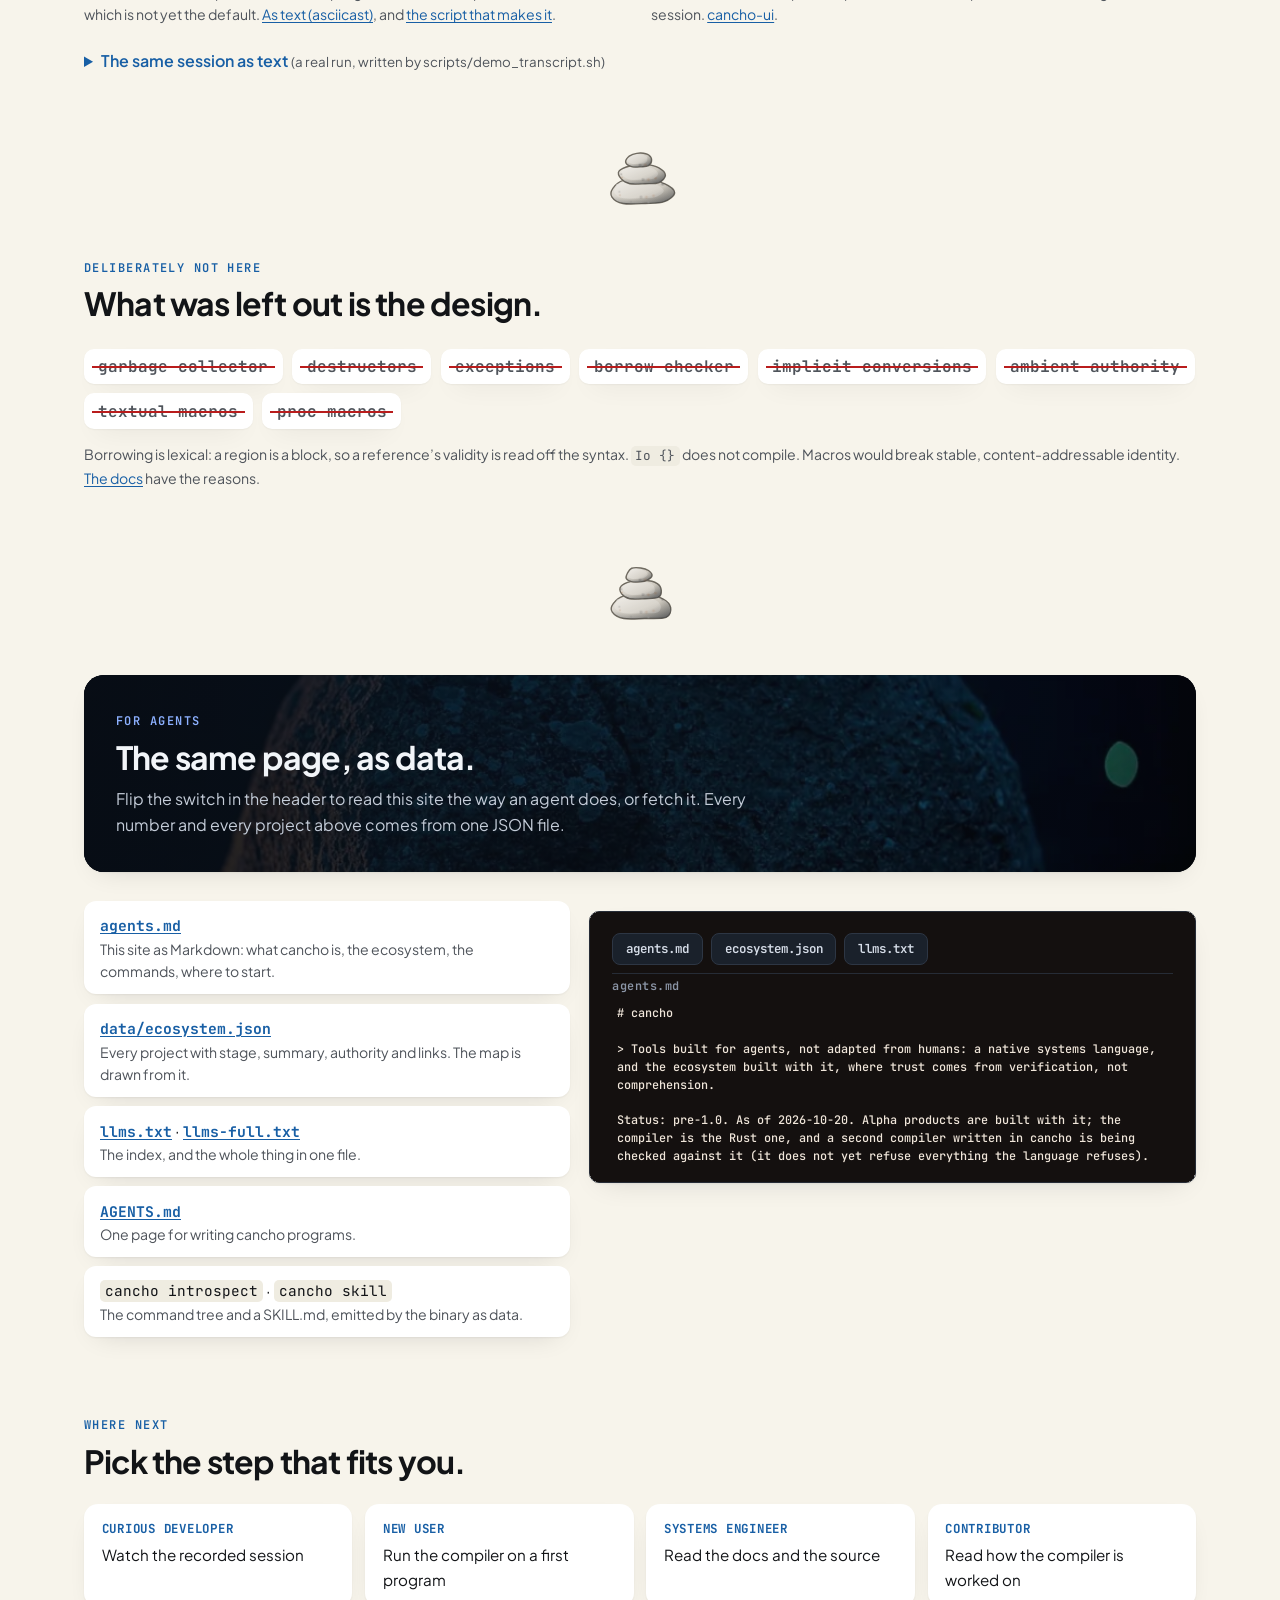
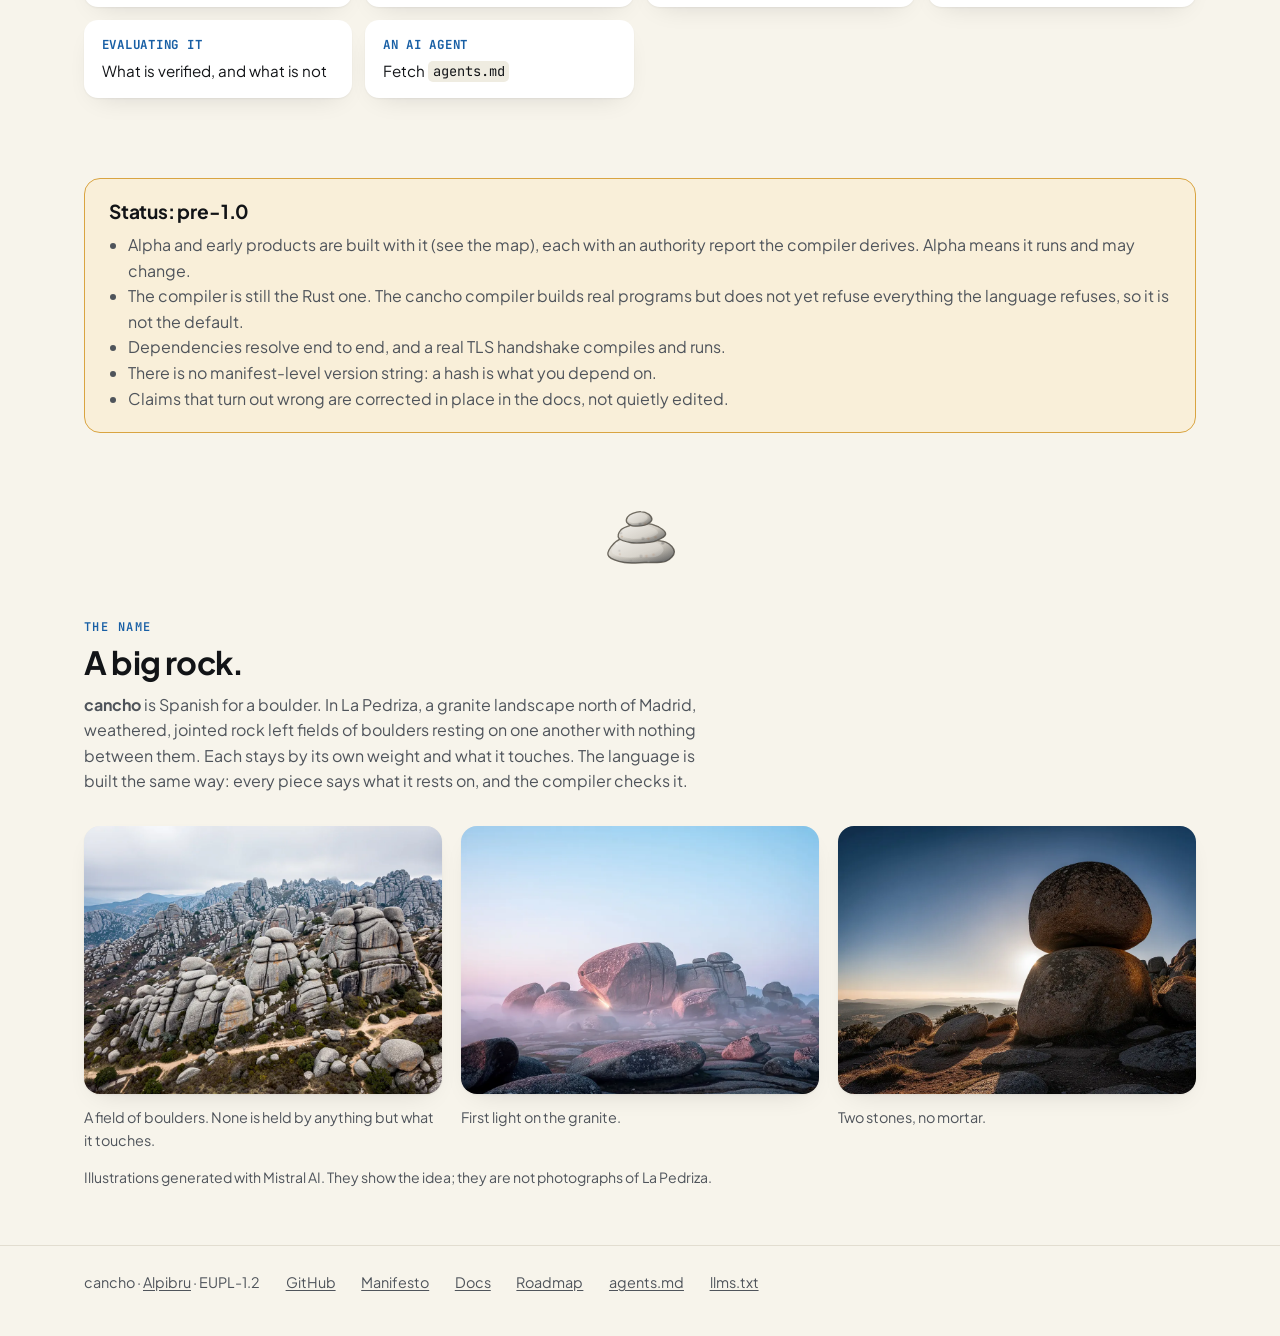
==== commit 819642aa: "Six stories across the ecosystem (stories.html): what a program can touch, a refusal, three tools in" ====
--- a/index.html
+++ b/index.html
@@ -30,7 +30,7 @@
   <a class="brand" href="#top"><img src="logo-mark.png" width="32" height="32" alt="">cancho</a>
   <span class="prever">Pre-1.0 · alpha</span>
   <nav aria-label="Sections">
-    <a href="#try" class="opt">Try it</a><a href="#trust" class="opt">Trust</a><a href="#verifies" class="opt">Evidence</a><a href="#ecosystem" class="opt">Ecosystem</a><a href="#demo" class="opt">Demo</a><a href="#agents" class="opt">Agents</a><a href="https://alpibru.com/manifesto" class="opt">Manifesto</a><a href="https://alpibrusl.github.io/cancho/" class="opt">Docs</a>
+    <a href="#try" class="opt">Try it</a><a href="stories.html" class="opt">Stories</a><a href="#trust" class="opt">Trust</a><a href="#verifies" class="opt">Evidence</a><a href="#ecosystem" class="opt">Ecosystem</a><a href="#demo" class="opt">Demo</a><a href="#agents" class="opt">Agents</a><a href="https://alpibru.com/manifesto" class="opt">Manifesto</a><a href="https://alpibrusl.github.io/cancho/" class="opt">Docs</a>
   </nav>
   <div class="hright">
     <span class="switch" role="group" aria-label="View this page as">
@@ -38,7 +38,7 @@
     </span>
     <a class="ghbtn" href="https://github.com/alpibrusl/cancho"><svg viewBox="0 0 16 16" aria-hidden="true"><path d="M8 .6l2.2 4.6 5 .7-3.6 3.5.9 5L8 12l-4.5 2.4.9-5L.8 5.9l5-.7z"/></svg>GitHub</a>
     <details class="menu"><summary aria-label="Menu"><svg viewBox="0 0 20 20" aria-hidden="true"><path d="M3 6h14M3 10h14M3 14h14" stroke="currentColor" stroke-width="1.8" stroke-linecap="round" fill="none"/></svg></summary>
-      <div><a href="#try">Try it</a><a href="#trust">Trust</a><a href="#verifies">Evidence</a><a href="#ecosystem">Ecosystem</a><a href="#demo">Demo</a><a href="#agents">Agents</a><a href="https://alpibru.com/manifesto">Manifesto</a><a href="https://alpibrusl.github.io/cancho/">Docs</a><a href="https://github.com/alpibrusl/cancho">GitHub</a></div>
+      <div><a href="#try">Try it</a><a href="stories.html">Stories</a><a href="#trust">Trust</a><a href="#verifies">Evidence</a><a href="#ecosystem">Ecosystem</a><a href="#demo">Demo</a><a href="#agents">Agents</a><a href="https://alpibru.com/manifesto">Manifesto</a><a href="https://alpibrusl.github.io/cancho/">Docs</a><a href="https://github.com/alpibrusl/cancho">GitHub</a></div>
     </details>
   </div>
 </div></header>
@@ -93,7 +93,7 @@
 <section id="try">
   <p class="eyebrow">Try it</p>
   <h2>Three ways in, from sixty seconds to a real task.</h2>
-  <p class="sub">Every command here was run before it went on this page. cancho is pre-1.0, building it needs Rust and clang, and what is not claimed is written down below.</p>
+  <p class="sub">Every command here was run before it went on this page. cancho is pre-1.0, building it needs Rust and clang, and what is not claimed is written down below. Want a longer walk? <a href="stories.html">Six stories across the ecosystem</a>: what a program can touch, a refusal, and three tools passing one CSV along a pipe.</p>
   <div class="try">
     <article class="reveal">
       <div class="tx">
--- a/assets/site.css
+++ b/assets/site.css
@@ -475,3 +475,31 @@
 .demo-text summary small { color: var(--muted); font-weight: 400; }
 .demo-text pre.code { margin-top: .8rem; max-height: 28rem; overflow: auto; }
 .demo-text pre.code { background: var(--term-bg); color: var(--term-fg); border-radius: 12px; padding: 1rem 1.1rem; font: .8rem/1.6 var(--mono); white-space: pre; }
+
+/* the walk: a hiker on the map and a recorded session beside it */
+.demo { margin-top: 1rem; border-top: 1px dashed var(--ring); padding-top: .9rem; }
+.demo-head { display: flex; align-items: center; justify-content: space-between; gap: .6rem; flex-wrap: wrap; }
+.demo-head strong { font: 700 .82rem var(--mono); }
+.demo .walk { padding: .35rem .8rem; font-size: .82rem; }
+.term { margin-top: .6rem; background: #14100f; color: #f0e6da; border-radius: 10px; padding: .7rem .8rem; font: 500 .74rem/1.5 var(--mono); max-height: 17rem; overflow: auto; }
+.term div { white-space: pre-wrap; overflow-wrap: anywhere; }
+.t-note { color: #a89a8c; margin-top: .5rem; } .t-note:first-child { margin-top: 0; }
+.t-cmd { color: #fff; } .t-out { color: #e8b9a6; }
+.nodemo, .demo .fine { color: var(--muted); font-size: .78rem; }
+.map svg .walk-path { stroke: var(--accent); stroke-width: 2; stroke-dasharray: 2 6; stroke-linecap: round; opacity: .6; }
+.map svg .hiker-dot { fill: var(--accent); stroke: #fff; stroke-width: 2.5; }
+.map svg .hiker-halo { fill: none; stroke: var(--accent); stroke-width: 2; opacity: .5; animation: hk 1.4s ease-out infinite; transform-box: fill-box; transform-origin: center; }
+.map svg .hiker.rest .hiker-halo { animation-duration: 2.8s; }
+@keyframes hk { from { transform: scale(.5); opacity: .8; } to { transform: scale(1.7); opacity: 0; } }
+@media (prefers-reduced-motion: reduce) { .map svg .hiker-halo { animation: none; } }
+.chips .trail-btn { border-style: dashed; }
+.detail h3.trail-route { font-size: .95rem; overflow-wrap: anywhere; }
+/* charts in the walk's terminal: drawn from numbers the tools printed */
+.t-chart { margin: .5rem 0 .2rem; background: var(--surface); border-radius: 8px; padding: .35rem .4rem; }
+.t-chart svg { width: 100%; height: auto; display: block; }
+.ch-title { font: 600 10px var(--mono); fill: var(--fg); }
+.ch-n, .ch-tick { font: 500 9px var(--mono); fill: var(--muted); }
+.ch-axis { fill: none; stroke: var(--muted); stroke-width: 1; }
+.ch-bar { fill: var(--accent); opacity: .85; }
+.ch-dot { fill: var(--accent); opacity: .8; stroke: var(--surface); stroke-width: 1; }
+.ch-diag { fill: none; stroke: var(--muted); stroke-width: 1.2; stroke-dasharray: 4 3; }
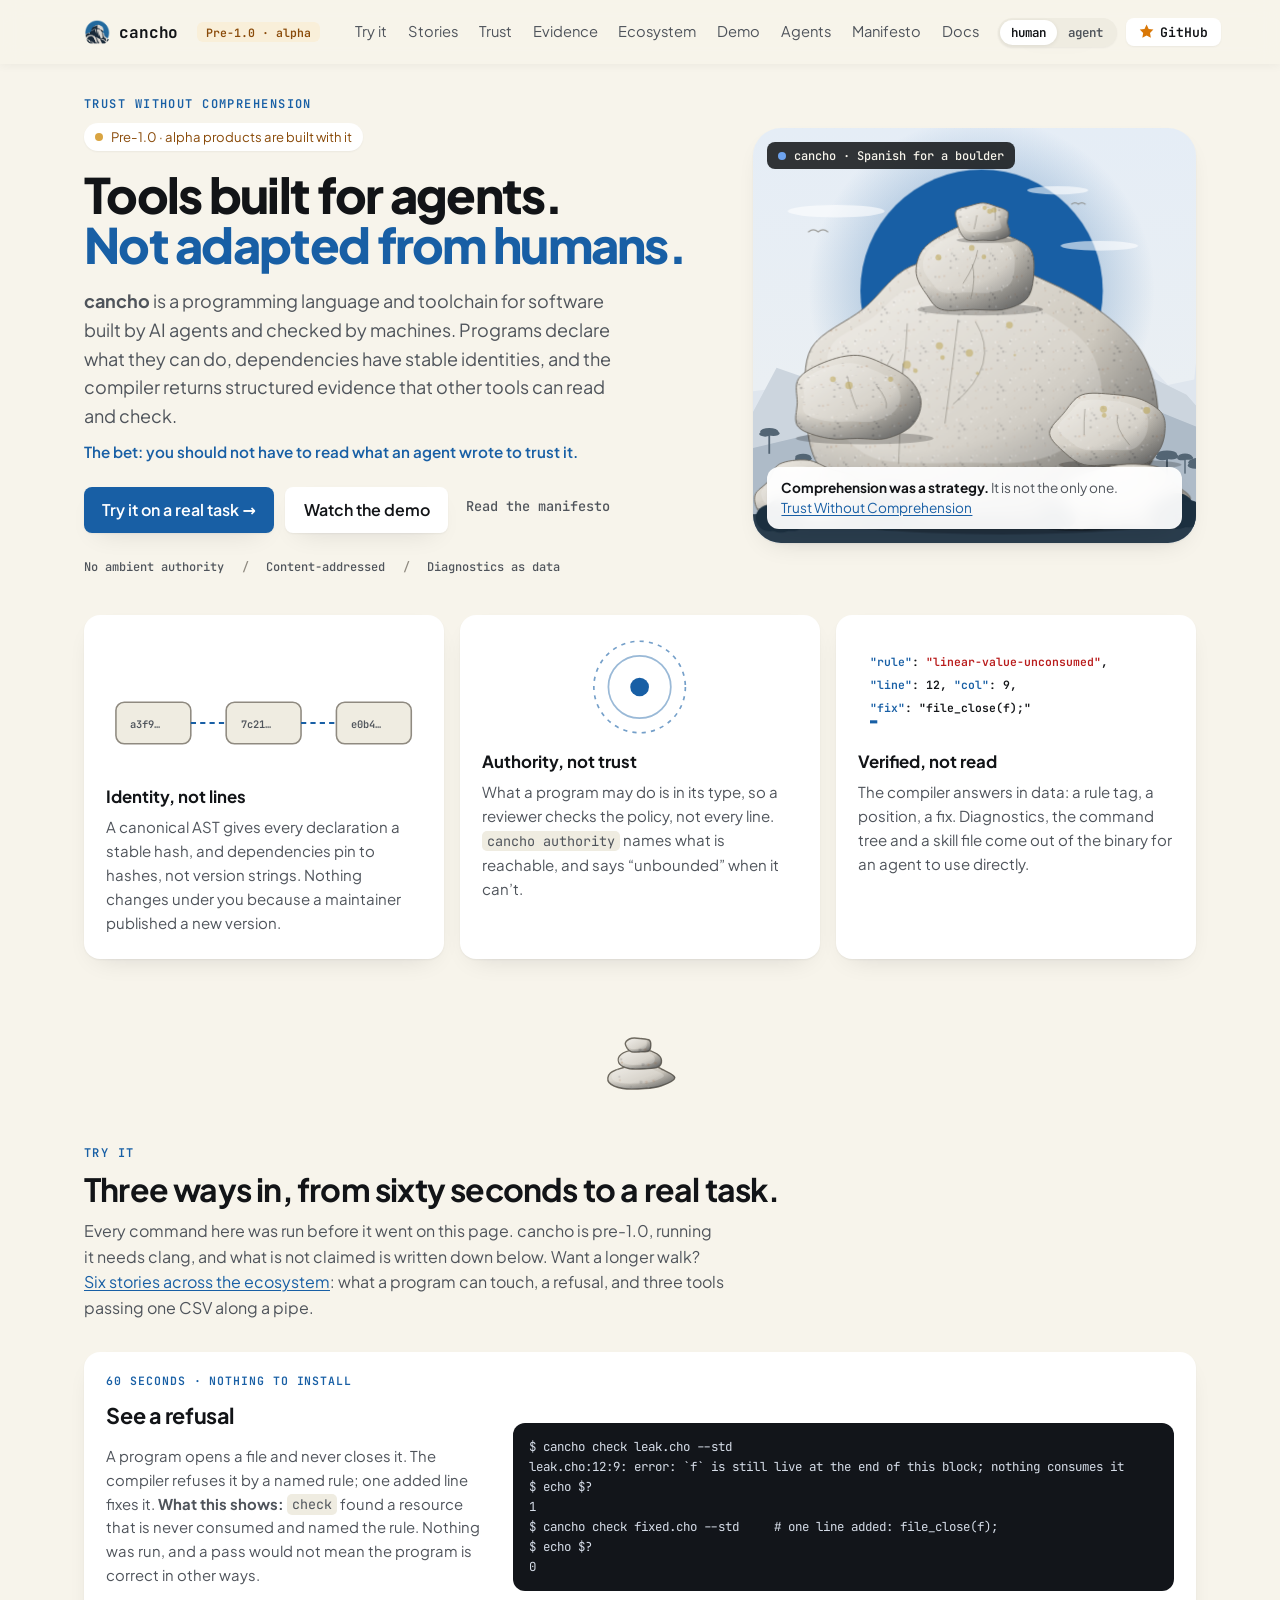
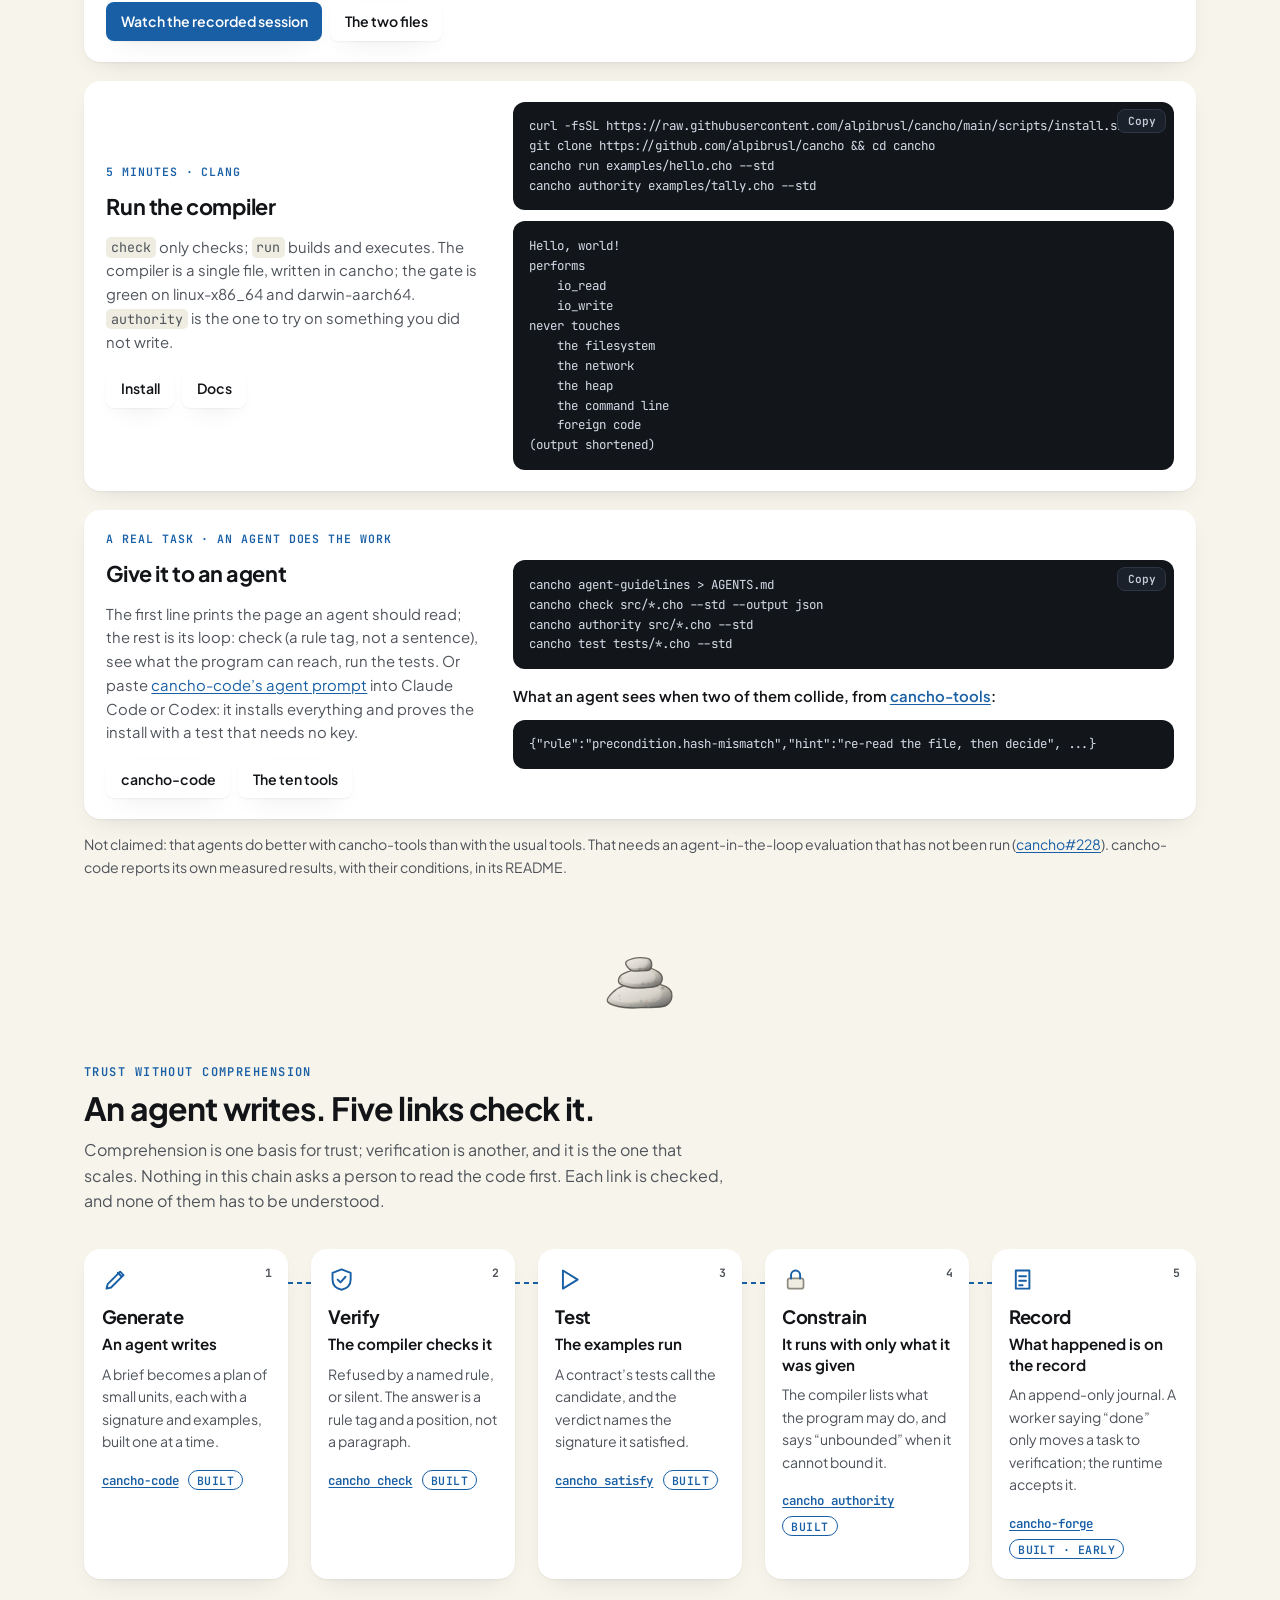
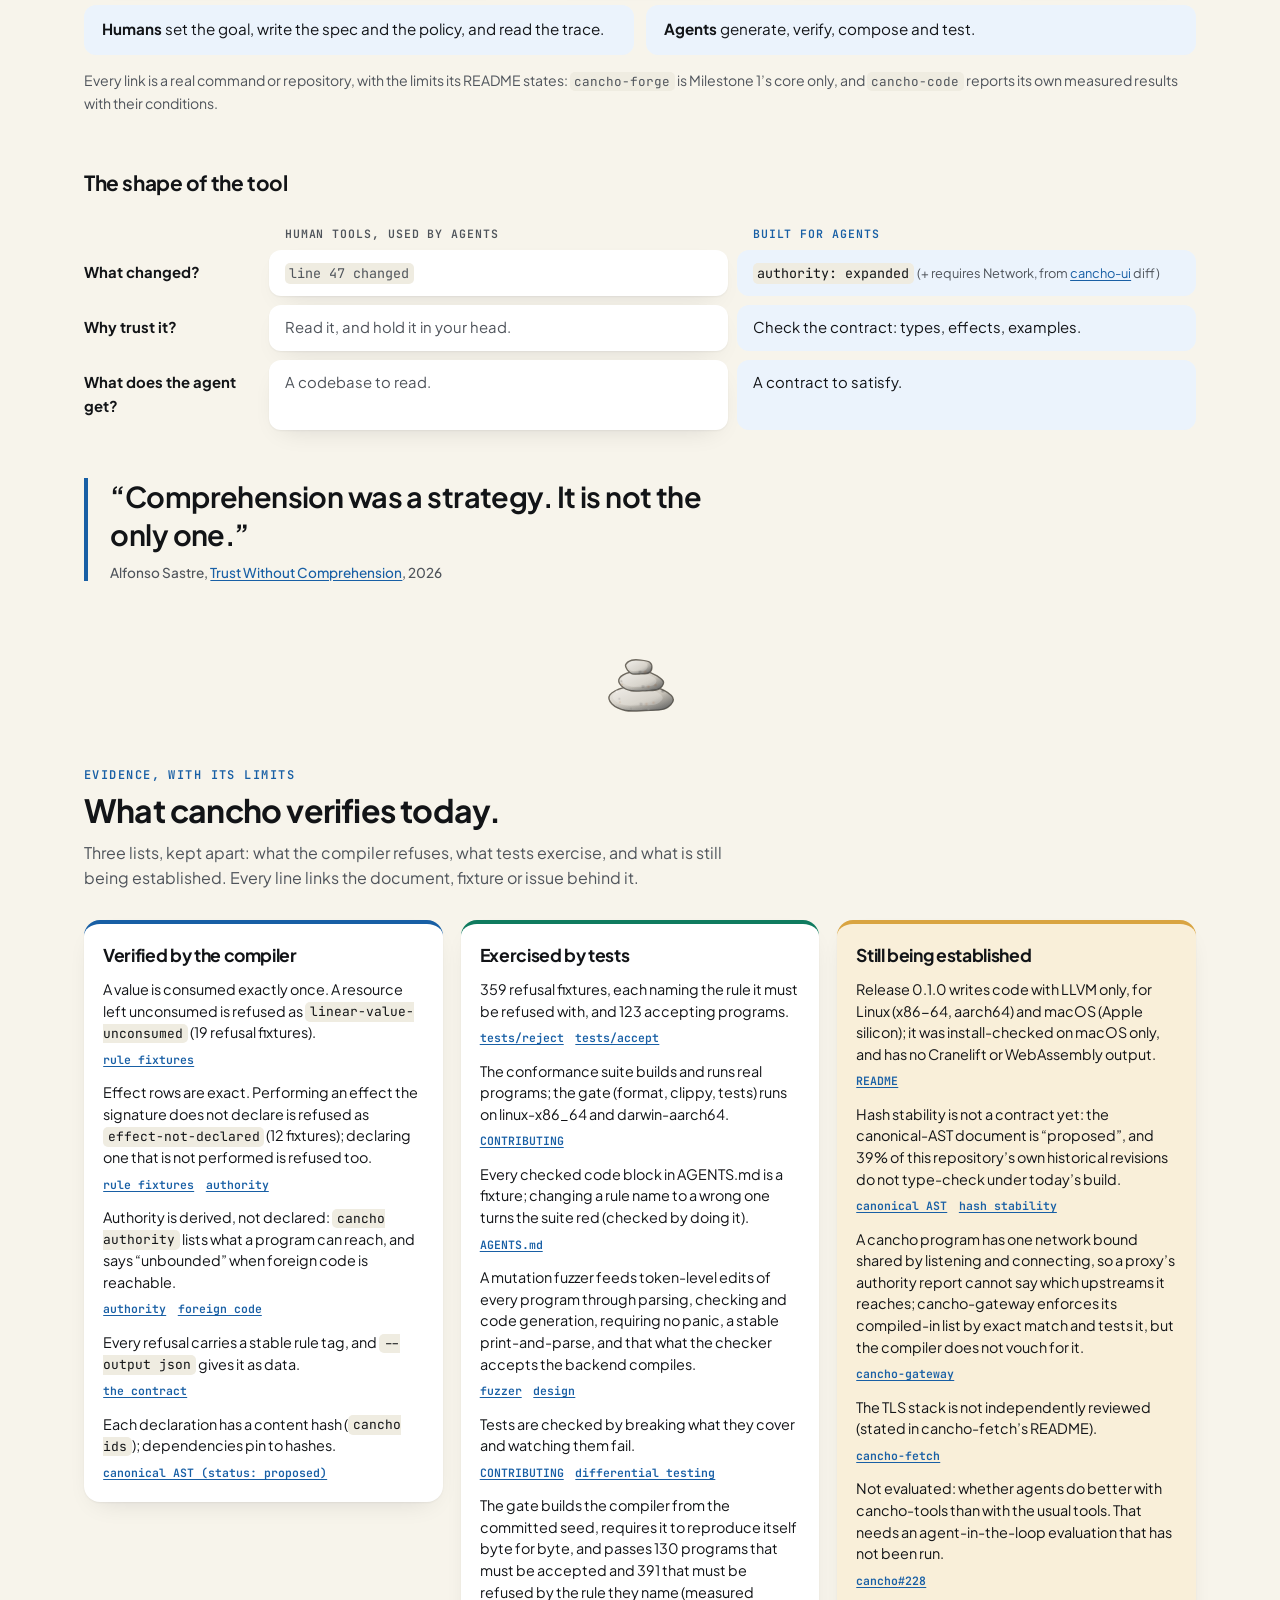
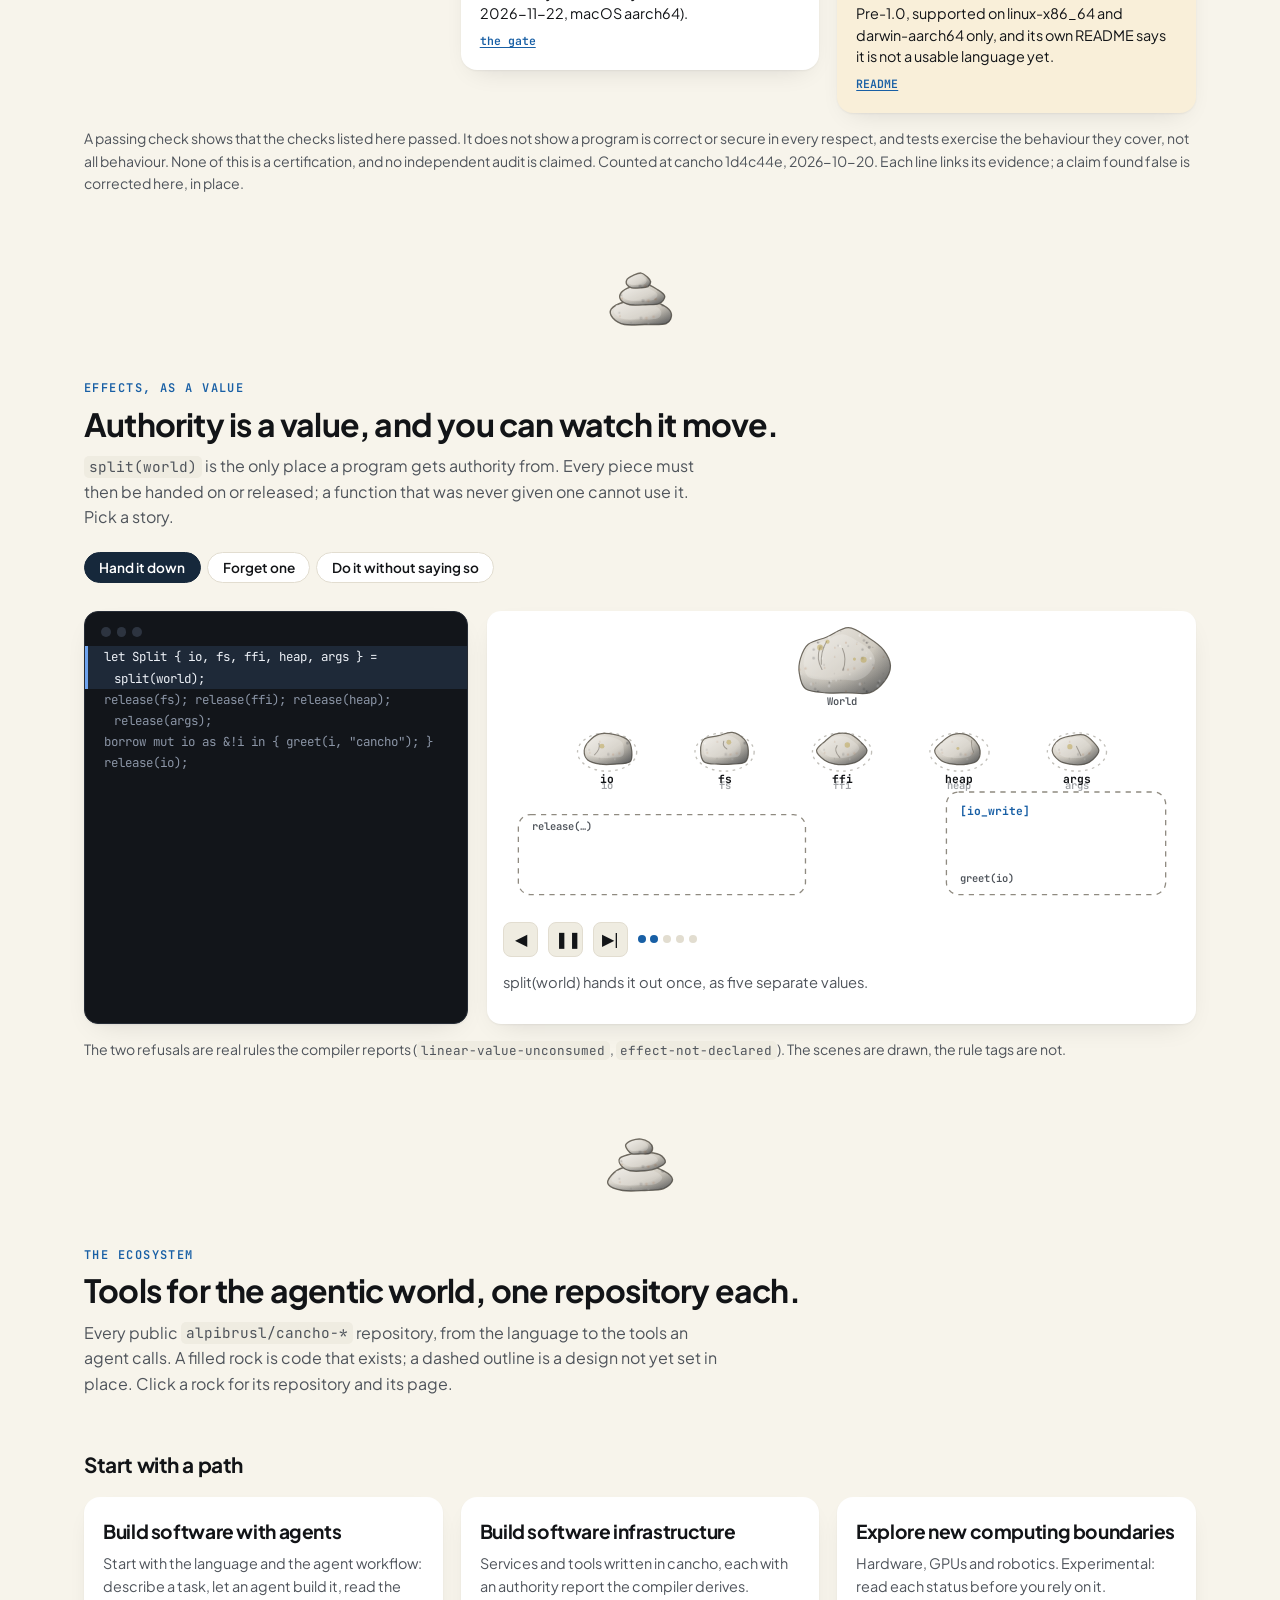
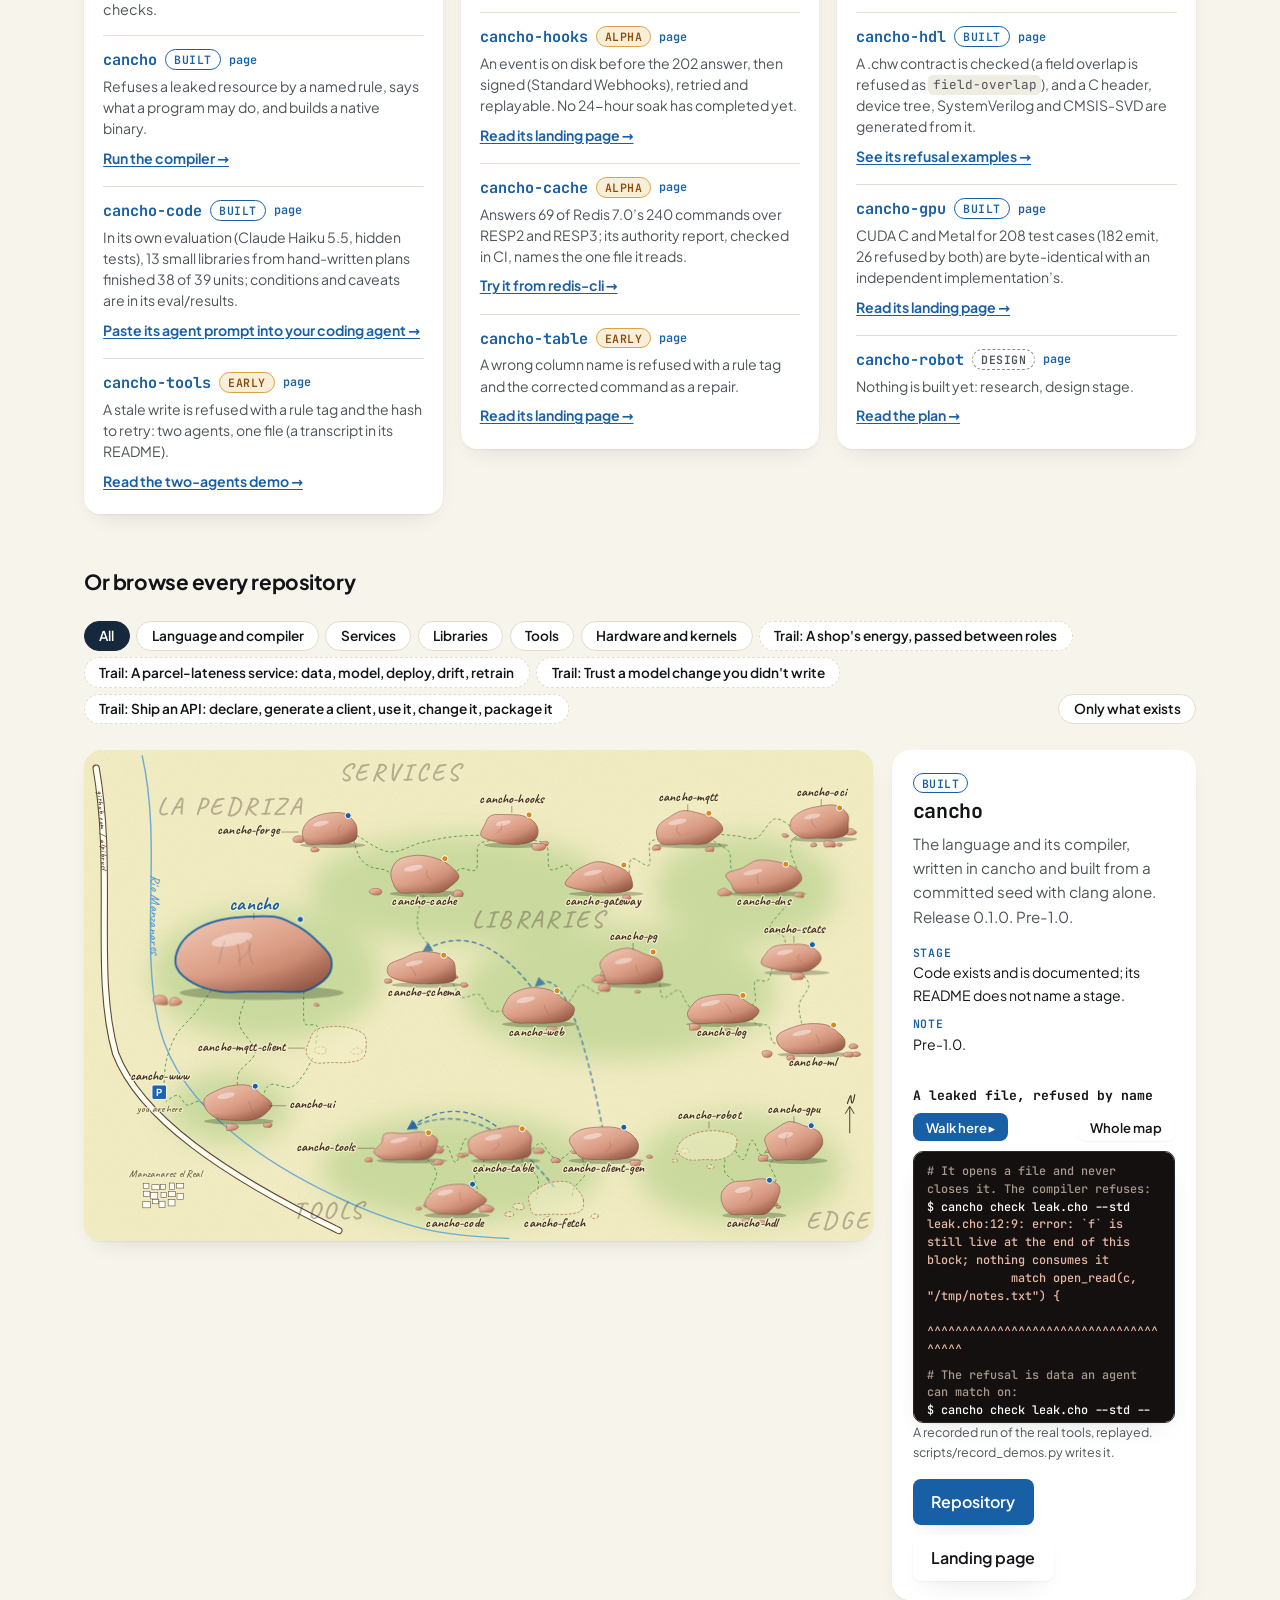
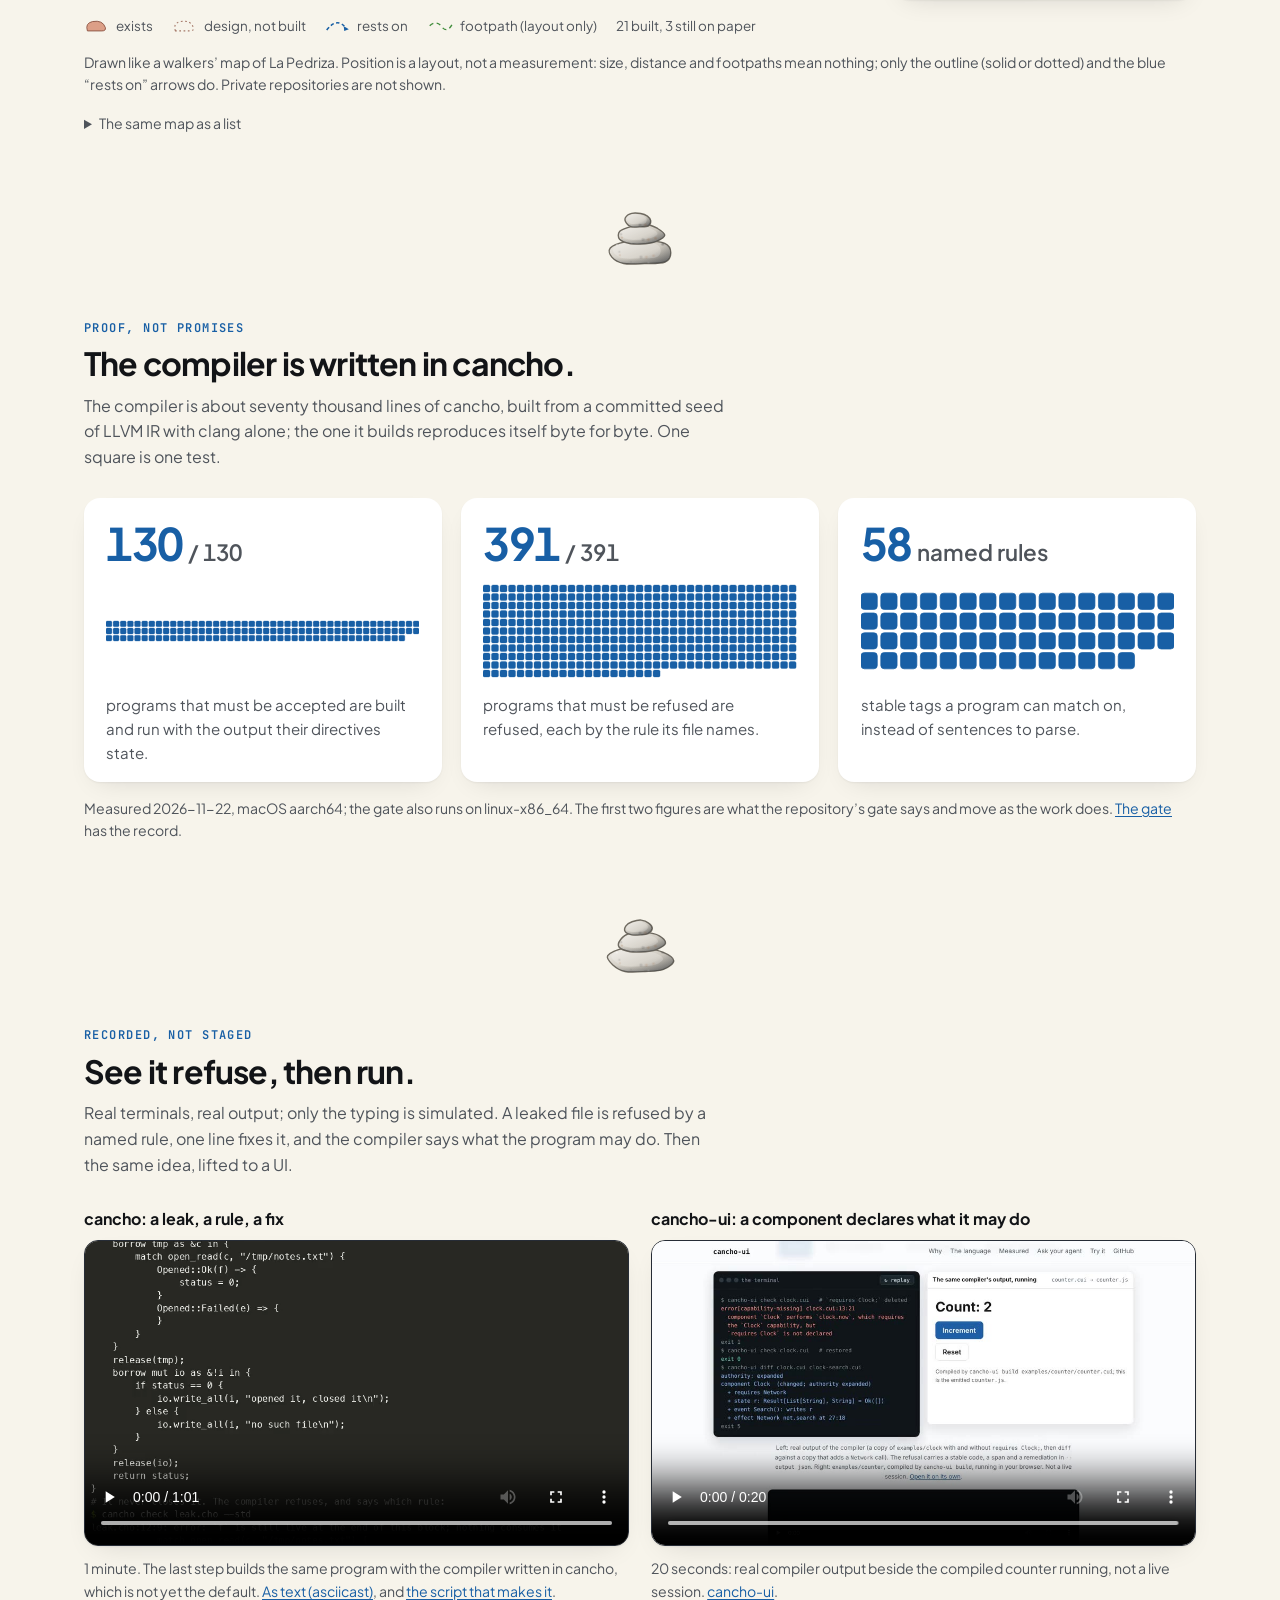
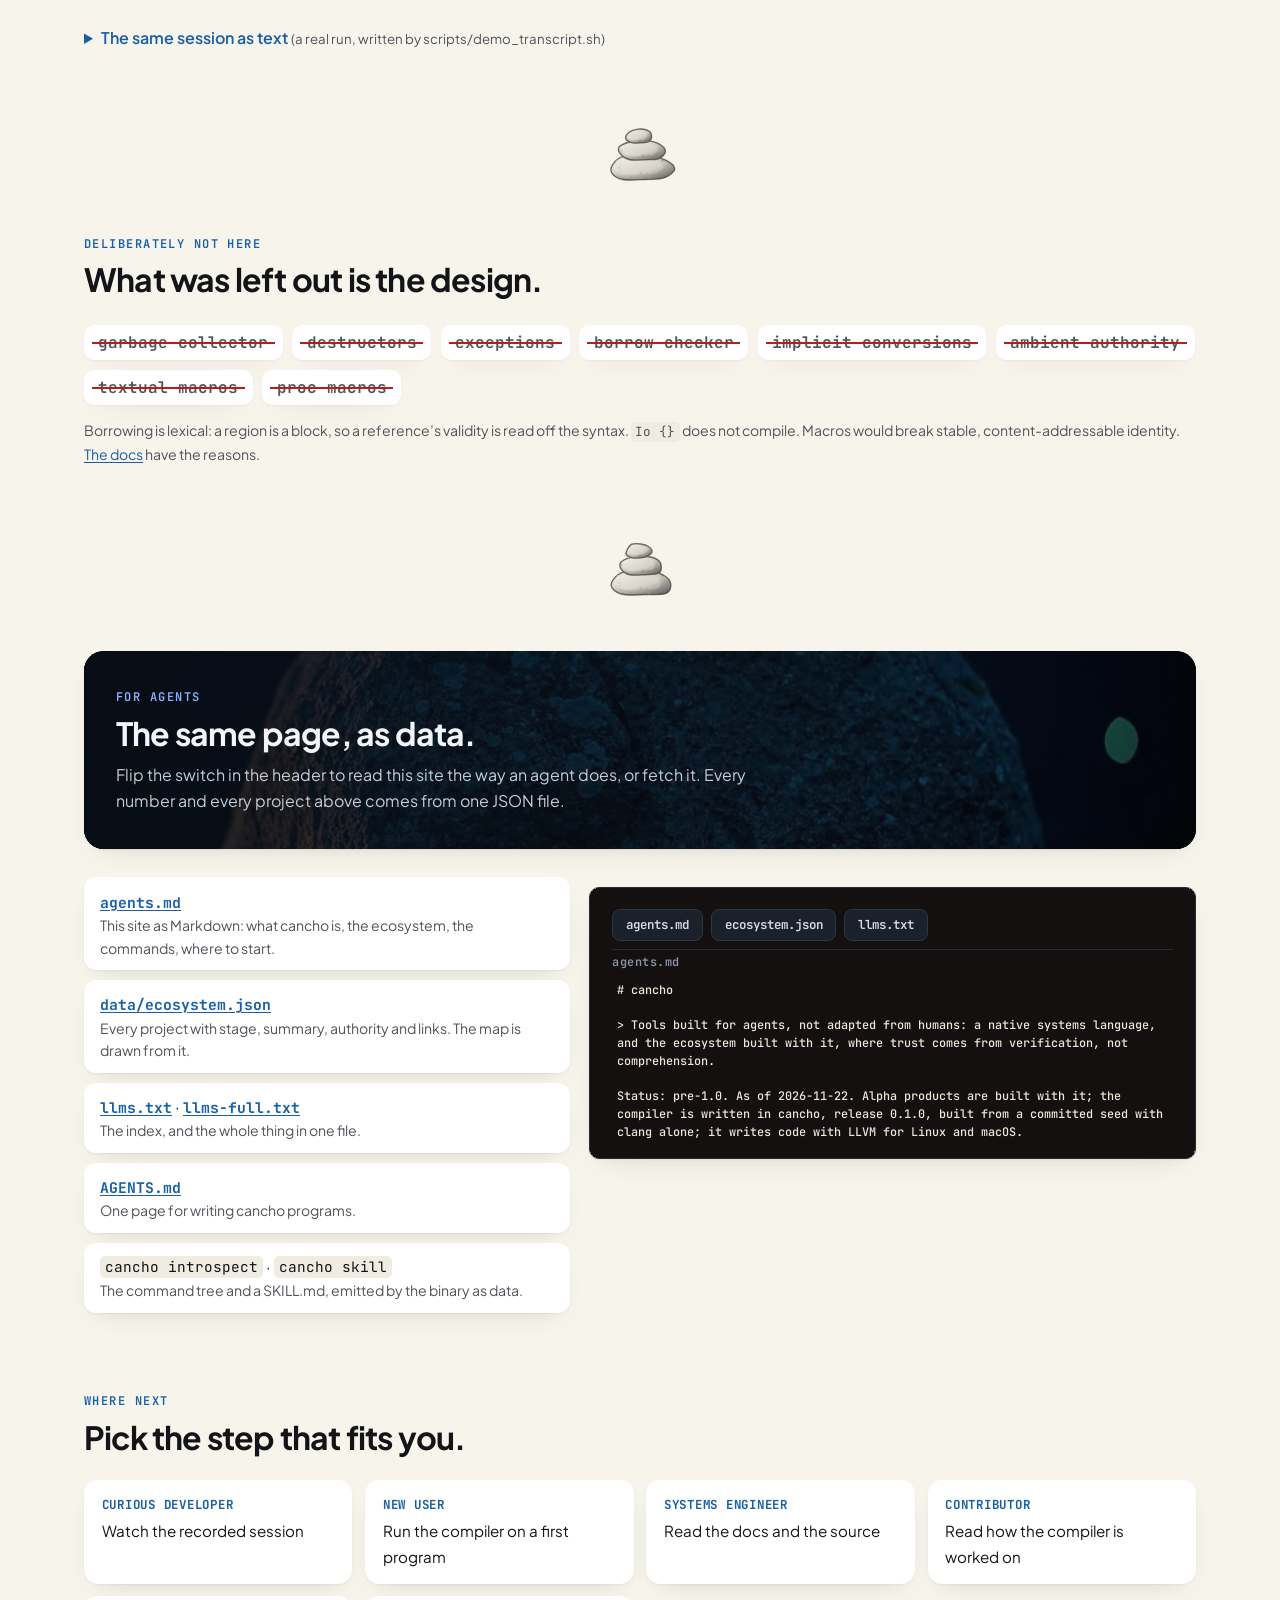
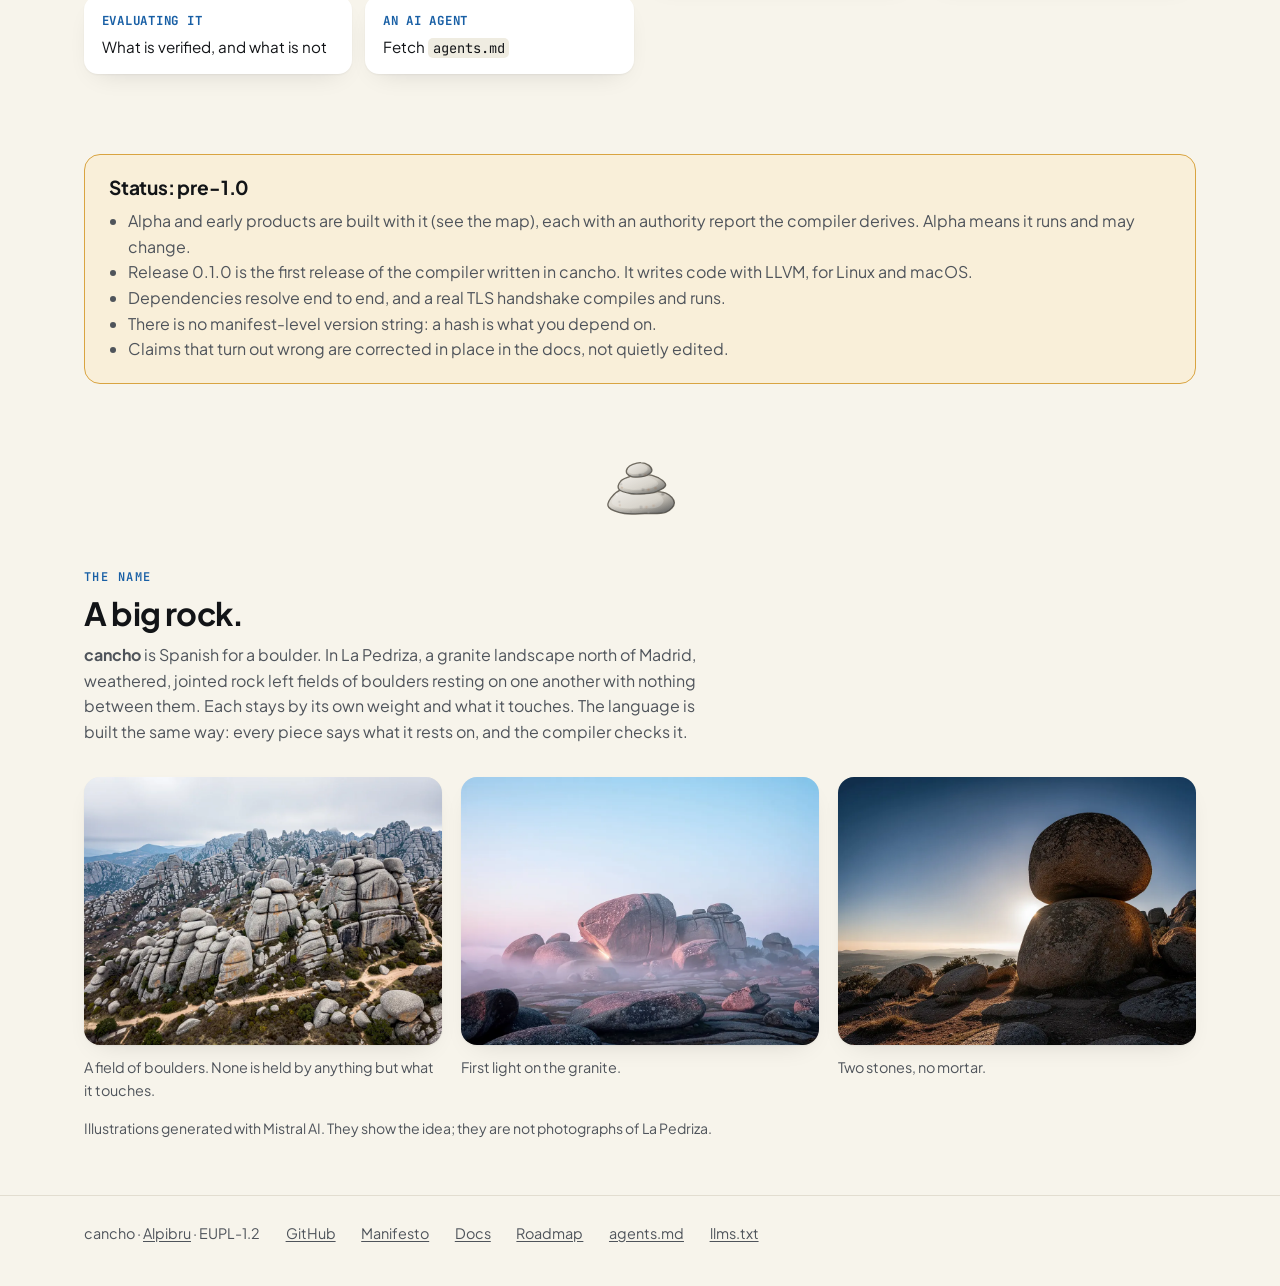
==== commit ed0ae4d7: "state of 0.1.0: the compiler is written in cancho; figures from the gate; no Rust in the install ste" ====
--- a/index.html
+++ b/index.html
@@ -8,13 +8,13 @@
 <meta property="og:title" content="cancho: tools built for agents, not adapted from humans">
 <meta property="og:description" content="Trust without comprehension: a language where what code may do is in its type, and the ecosystem built with it.">
 <meta property="og:type" content="website">
-<meta property="og:url" content="https://alpibrusl.github.io/cancho-www/">
-<meta property="og:image" content="https://alpibrusl.github.io/cancho-www/og.png">
+<meta property="og:url" content="https://cancho.dev/">
+<meta property="og:image" content="https://cancho.dev/og.png">
 <meta property="og:image:width" content="1200">
 <meta property="og:image:height" content="630">
 <meta property="og:image:alt" content="cancho: Tools built for agents. Trust without comprehension.">
 <meta name="twitter:card" content="summary_large_image">
-<link rel="canonical" href="https://alpibrusl.github.io/cancho-www/">
+<link rel="canonical" href="https://cancho.dev/">
 <meta name="color-scheme" content="light dark">
 <link rel="icon" type="image/png" href="logo-mark.png">
 <link rel="apple-touch-icon" href="logo.png">
@@ -93,7 +93,7 @@
 <section id="try">
   <p class="eyebrow">Try it</p>
   <h2>Three ways in, from sixty seconds to a real task.</h2>
-  <p class="sub">Every command here was run before it went on this page. cancho is pre-1.0, building it needs Rust and clang, and what is not claimed is written down below. Want a longer walk? <a href="stories.html">Six stories across the ecosystem</a>: what a program can touch, a refusal, and three tools passing one CSV along a pipe.</p>
+  <p class="sub">Every command here was run before it went on this page. cancho is pre-1.0, running it needs clang, and what is not claimed is written down below. Want a longer walk? <a href="stories.html">Six stories across the ecosystem</a>: what a program can touch, a refusal, and three tools passing one CSV along a pipe.</p>
   <div class="try">
     <article class="reveal">
       <div class="tx">
@@ -112,15 +112,15 @@
     </article>
     <article class="reveal">
       <div class="tx">
-        <p class="when">5 minutes · Rust and clang</p>
+        <p class="when">5 minutes · clang</p>
         <h3>Run the compiler</h3>
-        <p><code>check</code> only checks; <code>run</code> builds and executes. The first <code>run</code> builds the compiler written in cancho once. Green on linux-x86_64 and darwin-aarch64. <code>authority</code> is the one to try on something you did not write.</p>
-        <div class="links"><a class="btn ghost" href="https://github.com/alpibrusl/cancho#building">Build instructions</a><a class="btn ghost" href="https://alpibrusl.github.io/cancho/">Docs</a></div>
+        <p><code>check</code> only checks; <code>run</code> builds and executes. The compiler is a single file, written in cancho; the gate is green on linux-x86_64 and darwin-aarch64. <code>authority</code> is the one to try on something you did not write.</p>
+        <div class="links"><a class="btn ghost" href="https://github.com/alpibrusl/cancho#install">Install</a><a class="btn ghost" href="https://alpibrusl.github.io/cancho/">Docs</a></div>
       </div>
-      <div class="cd"><div class="codebox" data-copy><pre tabindex="0"><code>git clone https://github.com/alpibrusl/cancho &amp;&amp; cd cancho
-cargo build -p cancho --release
-./target/release/cancho run examples/hello.cho --std
-./target/release/cancho authority examples/tally.cho --std</code></pre></div><div class="codebox"><pre tabindex="0"><code>Hello, world!
+      <div class="cd"><div class="codebox" data-copy><pre tabindex="0"><code>curl -fsSL https://raw.githubusercontent.com/alpibrusl/cancho/main/scripts/install.sh | sh
+git clone https://github.com/alpibrusl/cancho &amp;&amp; cd cancho
+cancho run examples/hello.cho --std
+cancho authority examples/tally.cho --std</code></pre></div><div class="codebox"><pre tabindex="0"><code>Hello, world!
 performs
     io_read
     io_write
@@ -233,10 +233,10 @@
     <li>Every checked code block in AGENTS.md is a fixture; changing a rule name to a wrong one turns the suite red (checked by doing it). <span class="evs"><a class="ev" href="https://github.com/alpibrusl/cancho/blob/main/AGENTS.md">AGENTS.md</a></span></li>
     <li>A mutation fuzzer feeds token-level edits of every program through parsing, checking and code generation, requiring no panic, a stable print-and-parse, and that what the checker accepts the backend compiles. <span class="evs"><a class="ev" href="https://github.com/alpibrusl/cancho/blob/main/crates/cancho/tests/fuzz.rs">fuzzer</a> <a class="ev" href="https://github.com/alpibrusl/cancho/blob/main/docs/fuzzing.md">design</a></span></li>
     <li>Tests are checked by breaking what they cover and watching them fail. <span class="evs"><a class="ev" href="https://github.com/alpibrusl/cancho/blob/main/CONTRIBUTING.md">CONTRIBUTING</a> <a class="ev" href="https://github.com/alpibrusl/cancho/blob/main/docs/differential.md">differential testing</a></span></li>
-    <li>With every build going through the compiler written in cancho, 697 of 704 conformance tests pass (measured 2026-10-15, macOS aarch64). <span class="evs"><a class="ev" href="https://alpibrusl.github.io/cancho/bootstrap.html">bootstrap record</a></span></li>
+    <li>The gate builds the compiler from the committed seed, requires it to reproduce itself byte for byte, and passes 130 programs that must be accepted and 391 that must be refused by the rule they name (measured 2026-11-22, macOS aarch64). <span class="evs"><a class="ev" href="https://alpibrusl.github.io/cancho/gate.html">the gate</a></span></li>
   </ul></div>
   <div class="v todo"><h3>Still being established</h3><ul>
-    <li>The compiler written in cancho refuses 256 of the 333 programs that must be refused, with the same rule as the Rust one. It is not the default. <span class="evs"><a class="ev" href="https://github.com/alpibrusl/cancho/issues/491">epic #491</a></span></li>
+    <li>Release 0.1.0 writes code with LLVM only, for Linux (x86-64, aarch64) and macOS (Apple silicon); it was install-checked on macOS only, and has no Cranelift or WebAssembly output. <span class="evs"><a class="ev" href="https://github.com/alpibrusl/cancho#install">README</a></span></li>
     <li>Hash stability is not a contract yet: the canonical-AST document is “proposed”, and 39% of this repository’s own historical revisions do not type-check under today’s build. <span class="evs"><a class="ev" href="https://github.com/alpibrusl/cancho/blob/main/docs/canonical-ast.md">canonical AST</a> <a class="ev" href="https://github.com/alpibrusl/cancho/blob/main/docs/hash-stability.md">hash stability</a></span></li>
     <li>A cancho program has one network bound shared by listening and connecting, so a proxy’s authority report cannot say which upstreams it reaches; cancho-gateway enforces its compiled-in list by exact match and tests it, but the compiler does not vouch for it. <span class="evs"><a class="ev" href="https://github.com/alpibrusl/cancho-gateway">cancho-gateway</a></span></li>
     <li>The TLS stack is not independently reviewed (stated in cancho-fetch’s README). <span class="evs"><a class="ev" href="https://github.com/alpibrusl/cancho-fetch">cancho-fetch</a></span></li>
@@ -318,7 +318,7 @@
   <!-- eco:start -->
   <details class="note" id="map-fallback"><summary>The same map as a list</summary>
   <ul>
-  <li><a href="https://github.com/alpibrusl/cancho">cancho</a> · <a href="https://alpibrusl.github.io/cancho/">page</a> (built): The language and its Rust compiler. A second compiler, written in cancho, is being checked against it.</li>
+  <li><a href="https://github.com/alpibrusl/cancho">cancho</a> · <a href="https://alpibrusl.github.io/cancho/">page</a> (built): The language and its compiler, written in cancho and built from a committed seed with clang alone. Release 0.1.0. Pre-1.0.</li>
   <li><a href="https://github.com/alpibrusl/cancho-ui">cancho-ui</a> · <a href="https://alpibrusl.github.io/cancho-ui/">page</a> (built): A UI language whose compiler knows what each component is allowed to do. Builds JavaScript and DOM.</li>
   <li><a href="https://github.com/alpibrusl/cancho-hooks">cancho-hooks</a> · <a href="https://alpibrusl.github.io/cancho-hooks/">page</a> (alpha): Webhook delivery: on disk before the 202, signed, retried, dead-lettered and replayable.</li>
   <li><a href="https://github.com/alpibrusl/cancho-cache">cancho-cache</a> · <a href="https://alpibrusl.github.io/cancho-cache/">page</a> (alpha): Redis-compatible cache over RESP2 and RESP3: strings and hashes, expiry and LRU eviction, in a fixed arena.</li>
@@ -350,18 +350,18 @@
 
 <section id="proof">
   <p class="eyebrow">Proof, not promises</p>
-  <h2>The compiler is being written in cancho.</h2>
-  <p class="sub">A second compiler, about twenty thousand lines of cancho, reads a program and writes LLVM IR. The Rust compiler is the oracle until the cancho one refuses everything the language refuses. One square is one test.</p>
+  <h2>The compiler is written in cancho.</h2>
+  <p class="sub">The compiler is about seventy thousand lines of cancho, built from a committed seed of LLVM IR with clang alone; the one it builds reproduces itself byte for byte. One square is one test.</p>
   <div class="proof">
     <div class="card">
-      <b data-count="conformance"><span>0</span> <small>/ 704</small></b>
+      <b data-count="conformance"><span>0</span> <small>/ 130</small></b>
       <div id="w-conformance"></div>
-      <p>conformance tests pass when every build goes through the compiler written in cancho. The 7 amber outlines are known differences from the Rust compiler, each listed.</p>
+      <p>programs that must be accepted are built and run with the output their directives state.</p>
     </div>
     <div class="card">
-      <b data-count="refusals"><span>0</span> <small>/ 333</small></b>
+      <b data-count="refusals"><span>0</span> <small>/ 391</small></b>
       <div id="w-refusals"></div>
-      <p>programs that must be refused are refused with the same rule as the Rust compiler. The empty squares are what it does not check yet.</p>
+      <p>programs that must be refused are refused, each by the rule its file names.</p>
     </div>
     <div class="card">
       <b data-count="rules"><span>0</span> <small>named rules</small></b>
@@ -369,7 +369,7 @@
       <p>stable tags a program can match on, instead of sentences to parse.</p>
     </div>
   </div>
-  <p class="note">Measured <span id="proof-date"></span>. The first two figures are what the repository’s tests say and move as the work does (<a href="https://github.com/alpibrusl/cancho/issues/491">epic #491</a>). <a href="https://alpibrusl.github.io/cancho/bootstrap.html">Bootstrap and self-hosting</a> has the record.</p>
+  <p class="note">Measured <span id="proof-date"></span>. The first two figures are what the repository’s gate says and move as the work does. <a href="https://alpibrusl.github.io/cancho/gate.html">The gate</a> has the record.</p>
 </section>
 
 <div class="cairn" aria-hidden="true"></div>
@@ -521,7 +521,7 @@
   <h2>Status: pre-1.0</h2>
   <ul>
     <li>Alpha and early products are built with it (see the map), each with an authority report the compiler derives. Alpha means it runs and may change.</li>
-    <li>The compiler is still the Rust one. The cancho compiler builds real programs but does not yet refuse everything the language refuses, so it is not the default.</li>
+    <li>Release 0.1.0 is the first release of the compiler written in cancho. It writes code with LLVM, for Linux and macOS.</li>
     <li>Dependencies resolve end to end, and a real TLS handshake compiles and runs.</li>
     <li>There is no manifest-level version string: a hash is what you depend on.</li>
     <li>Claims that turn out wrong are corrected in place in the docs, not quietly edited.</li>
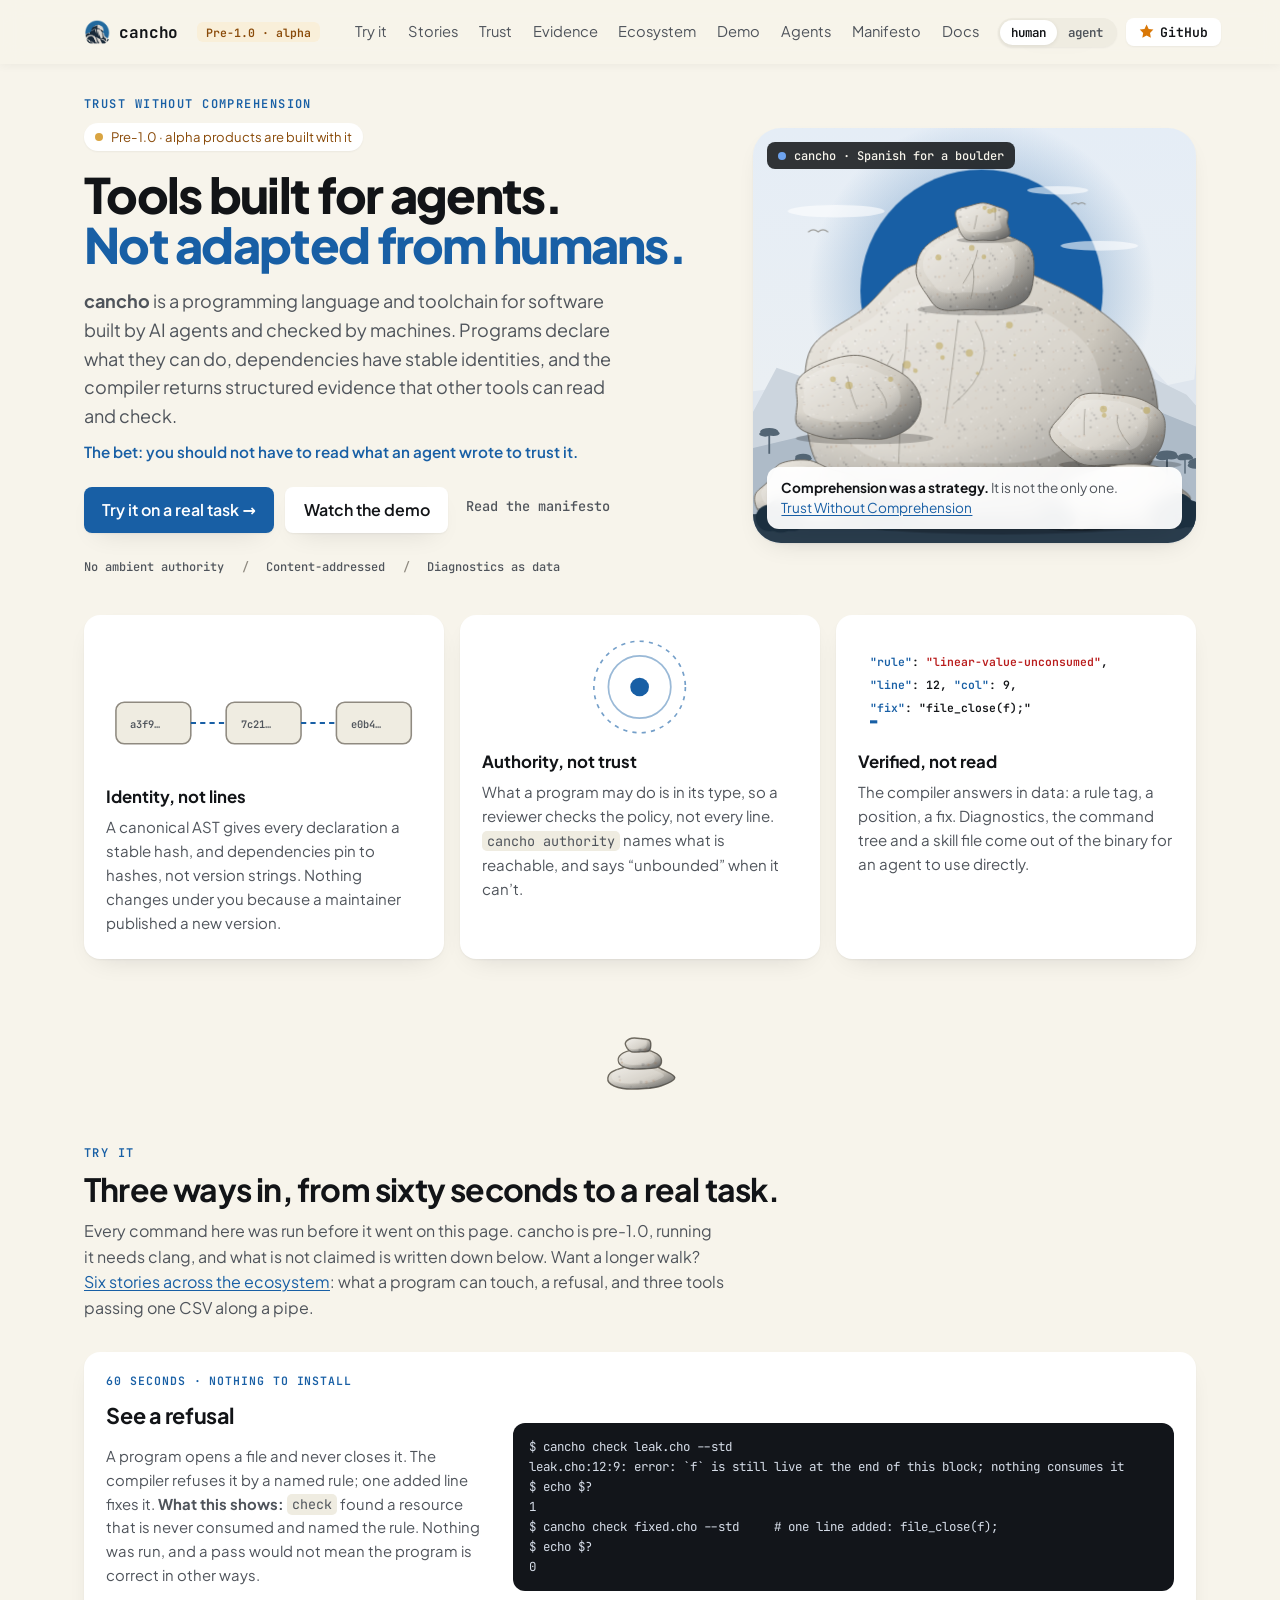
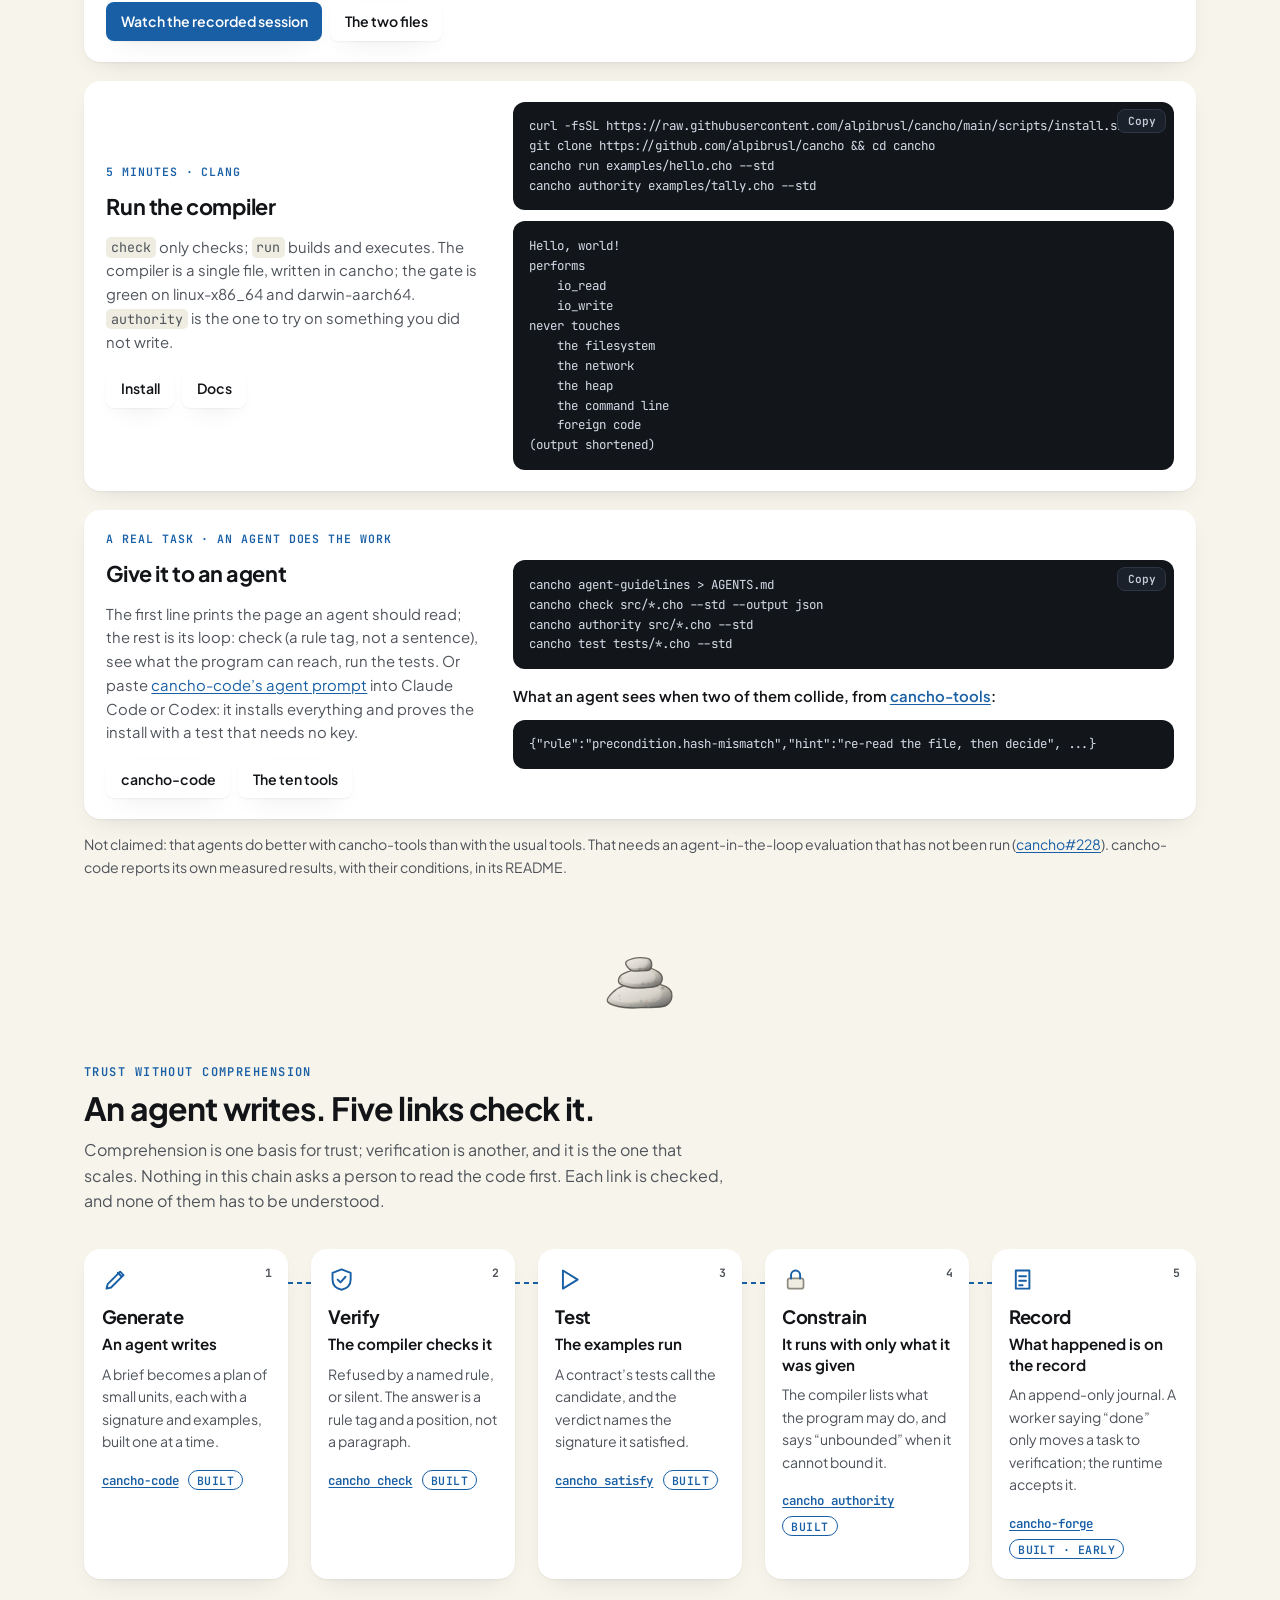
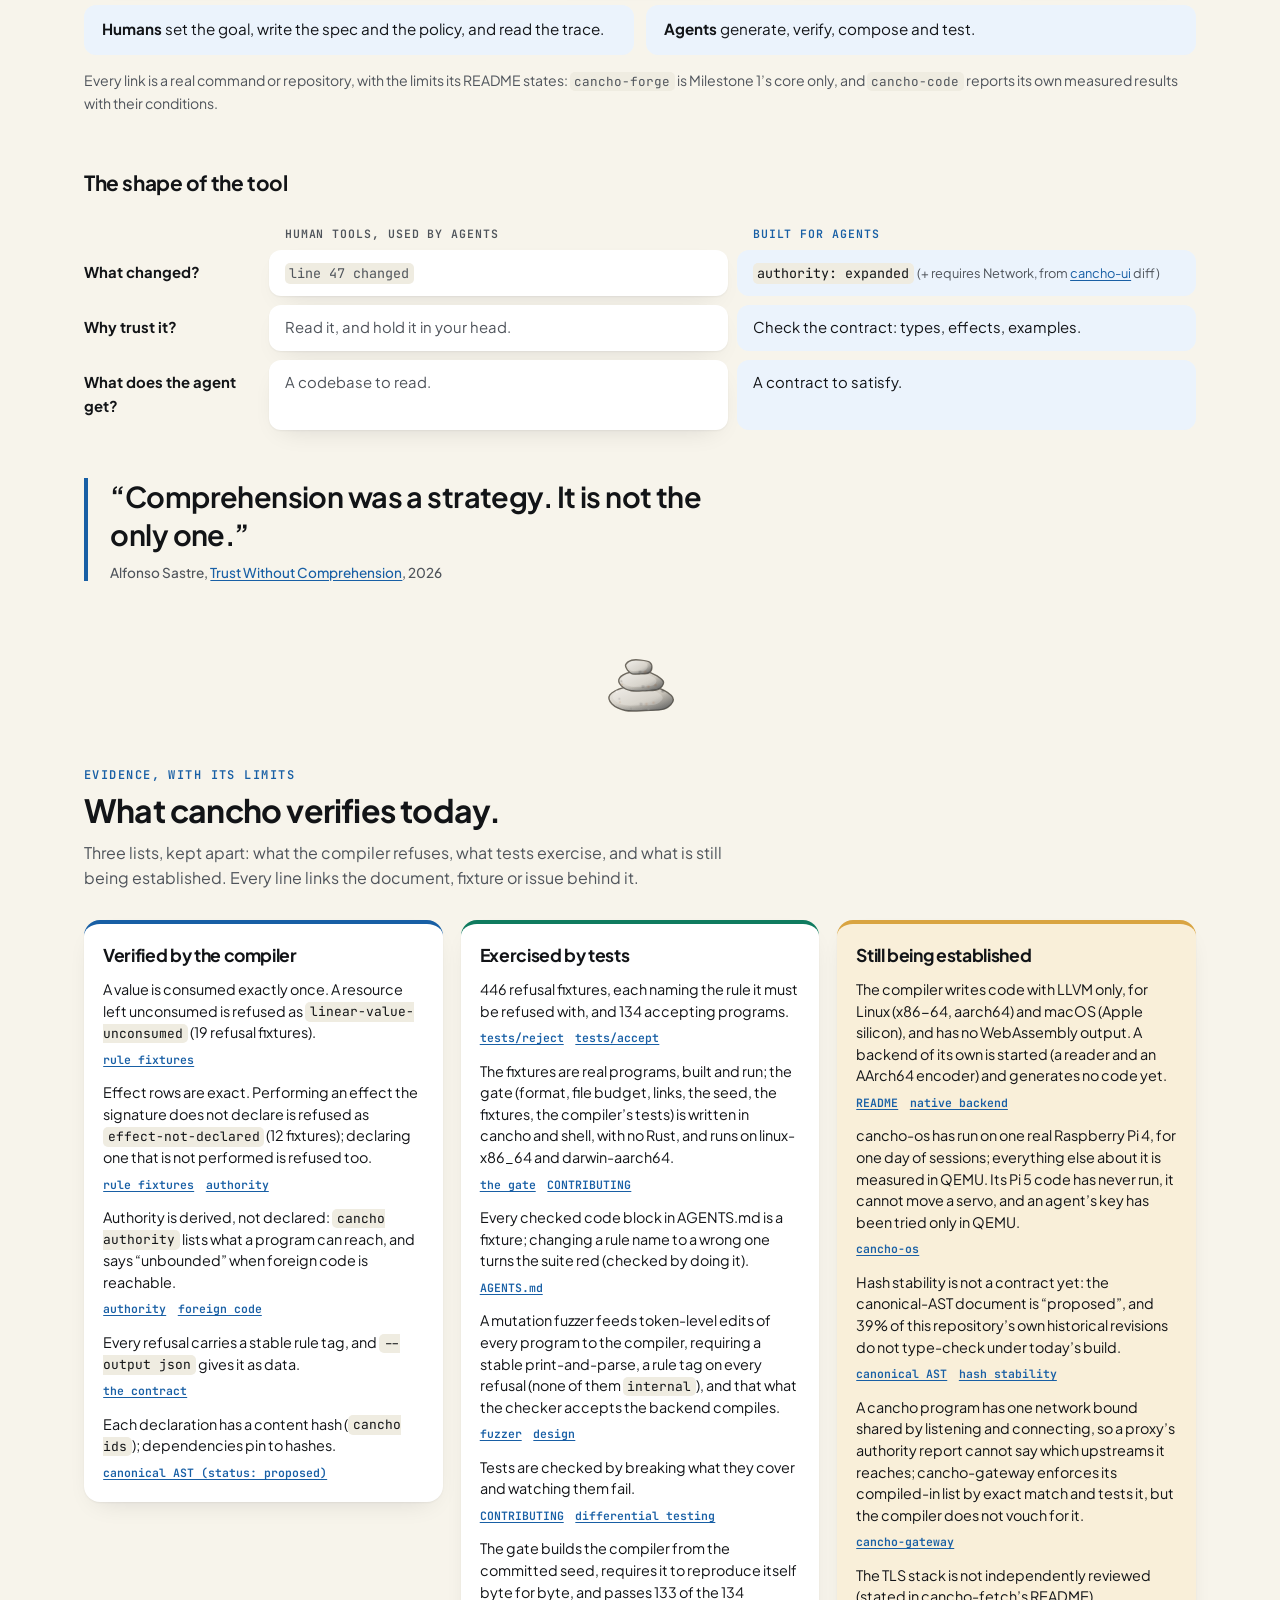
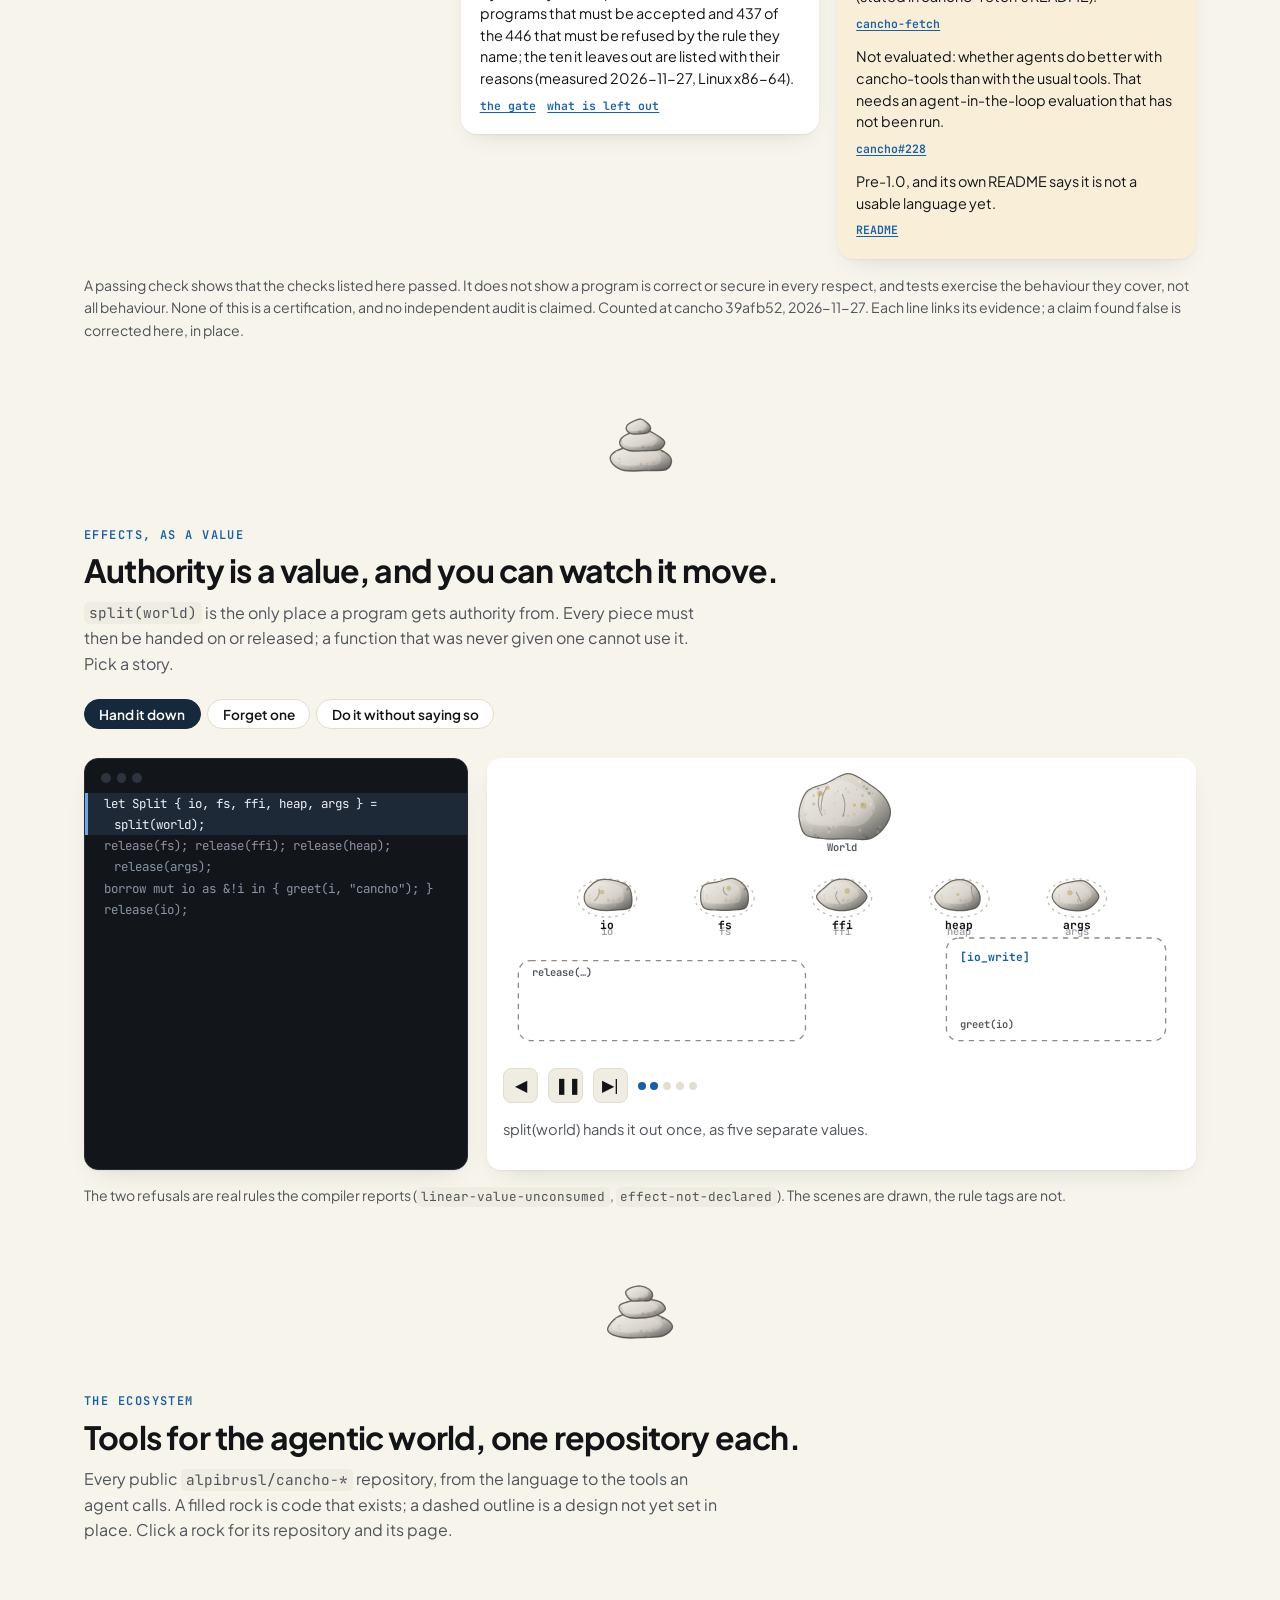
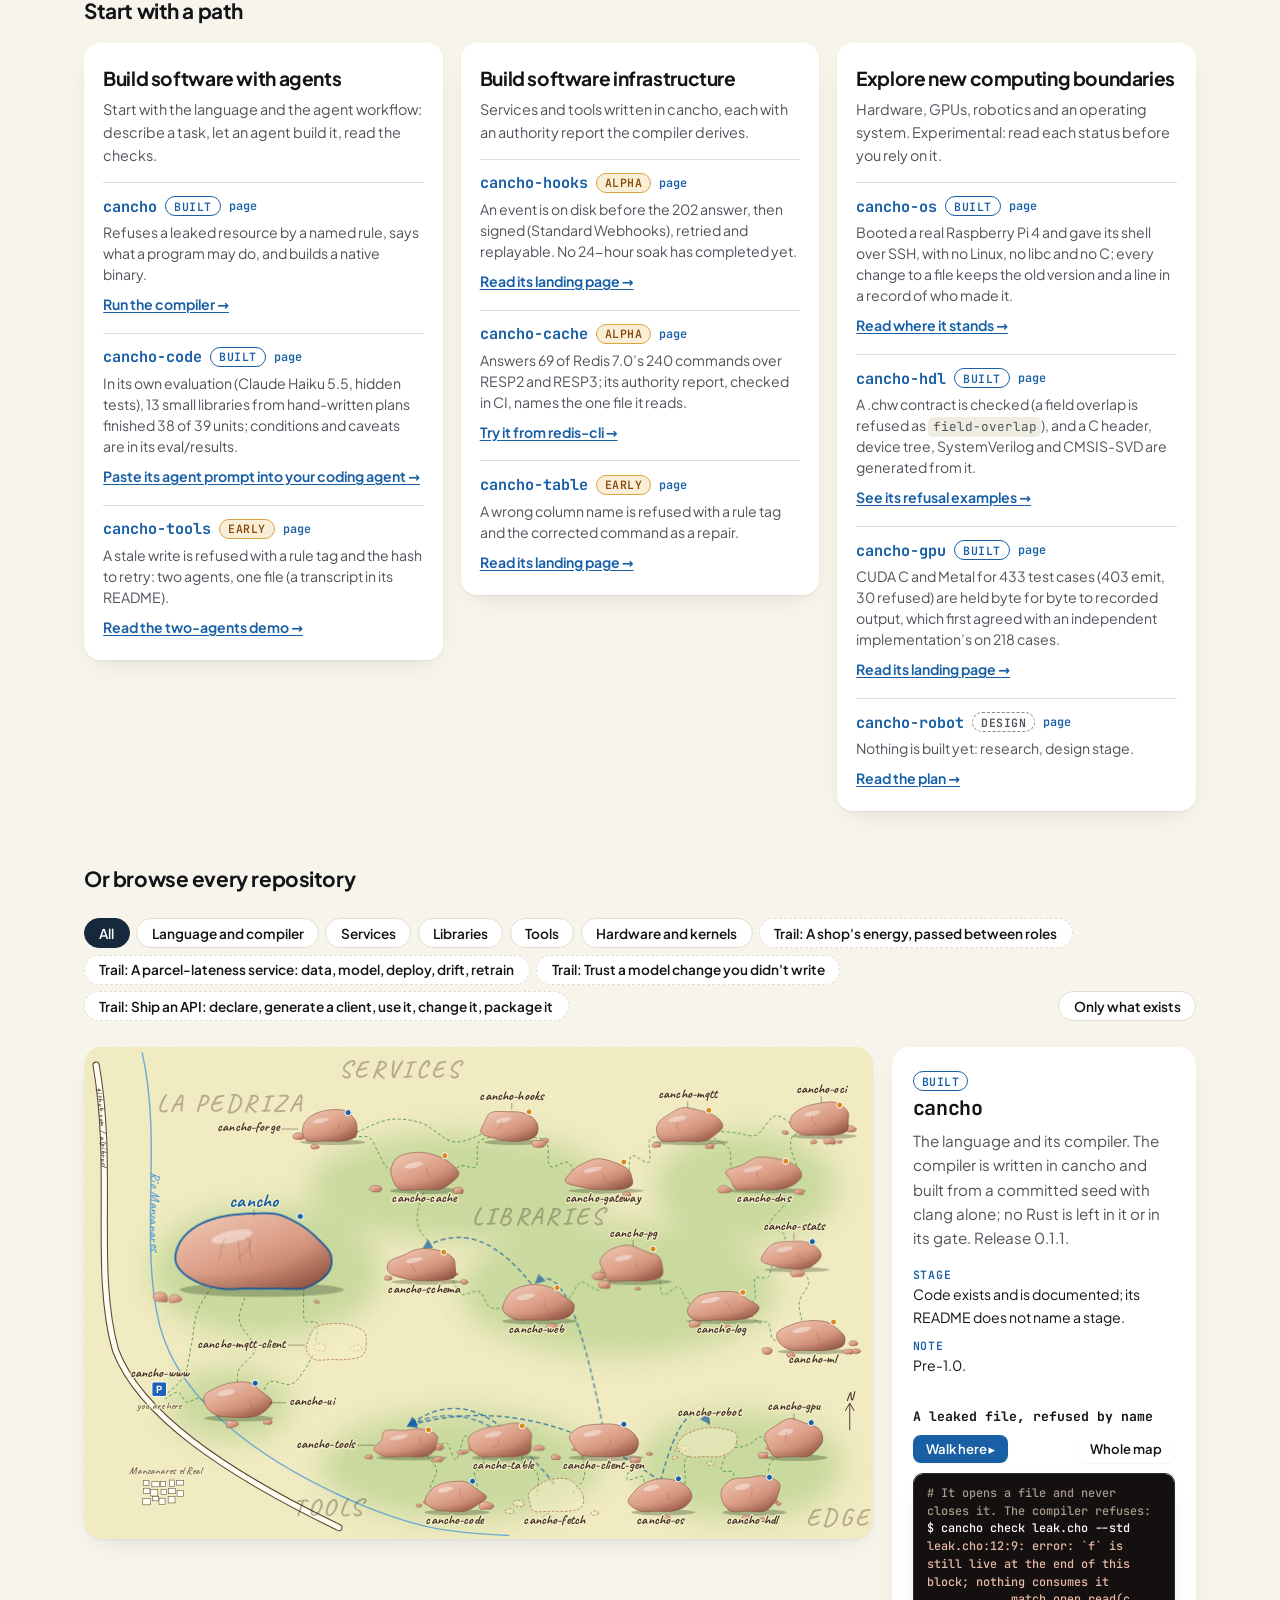
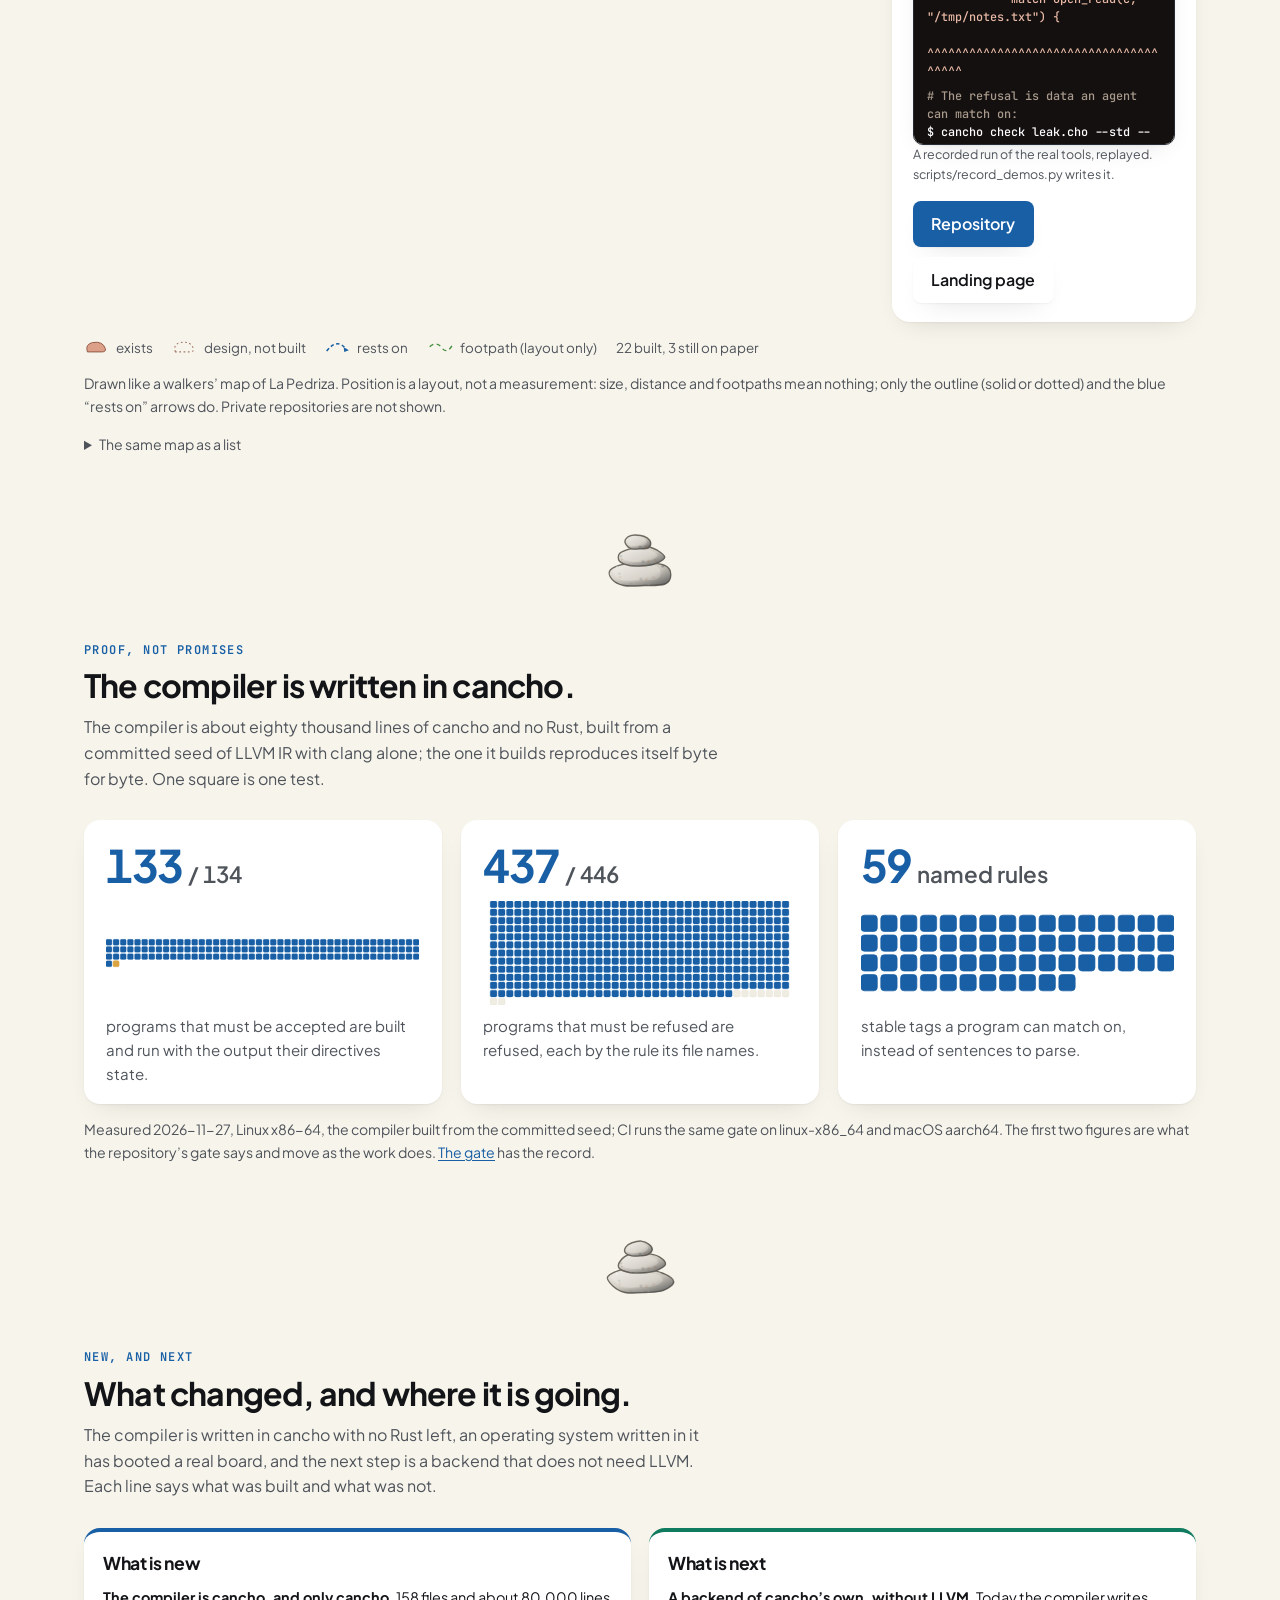
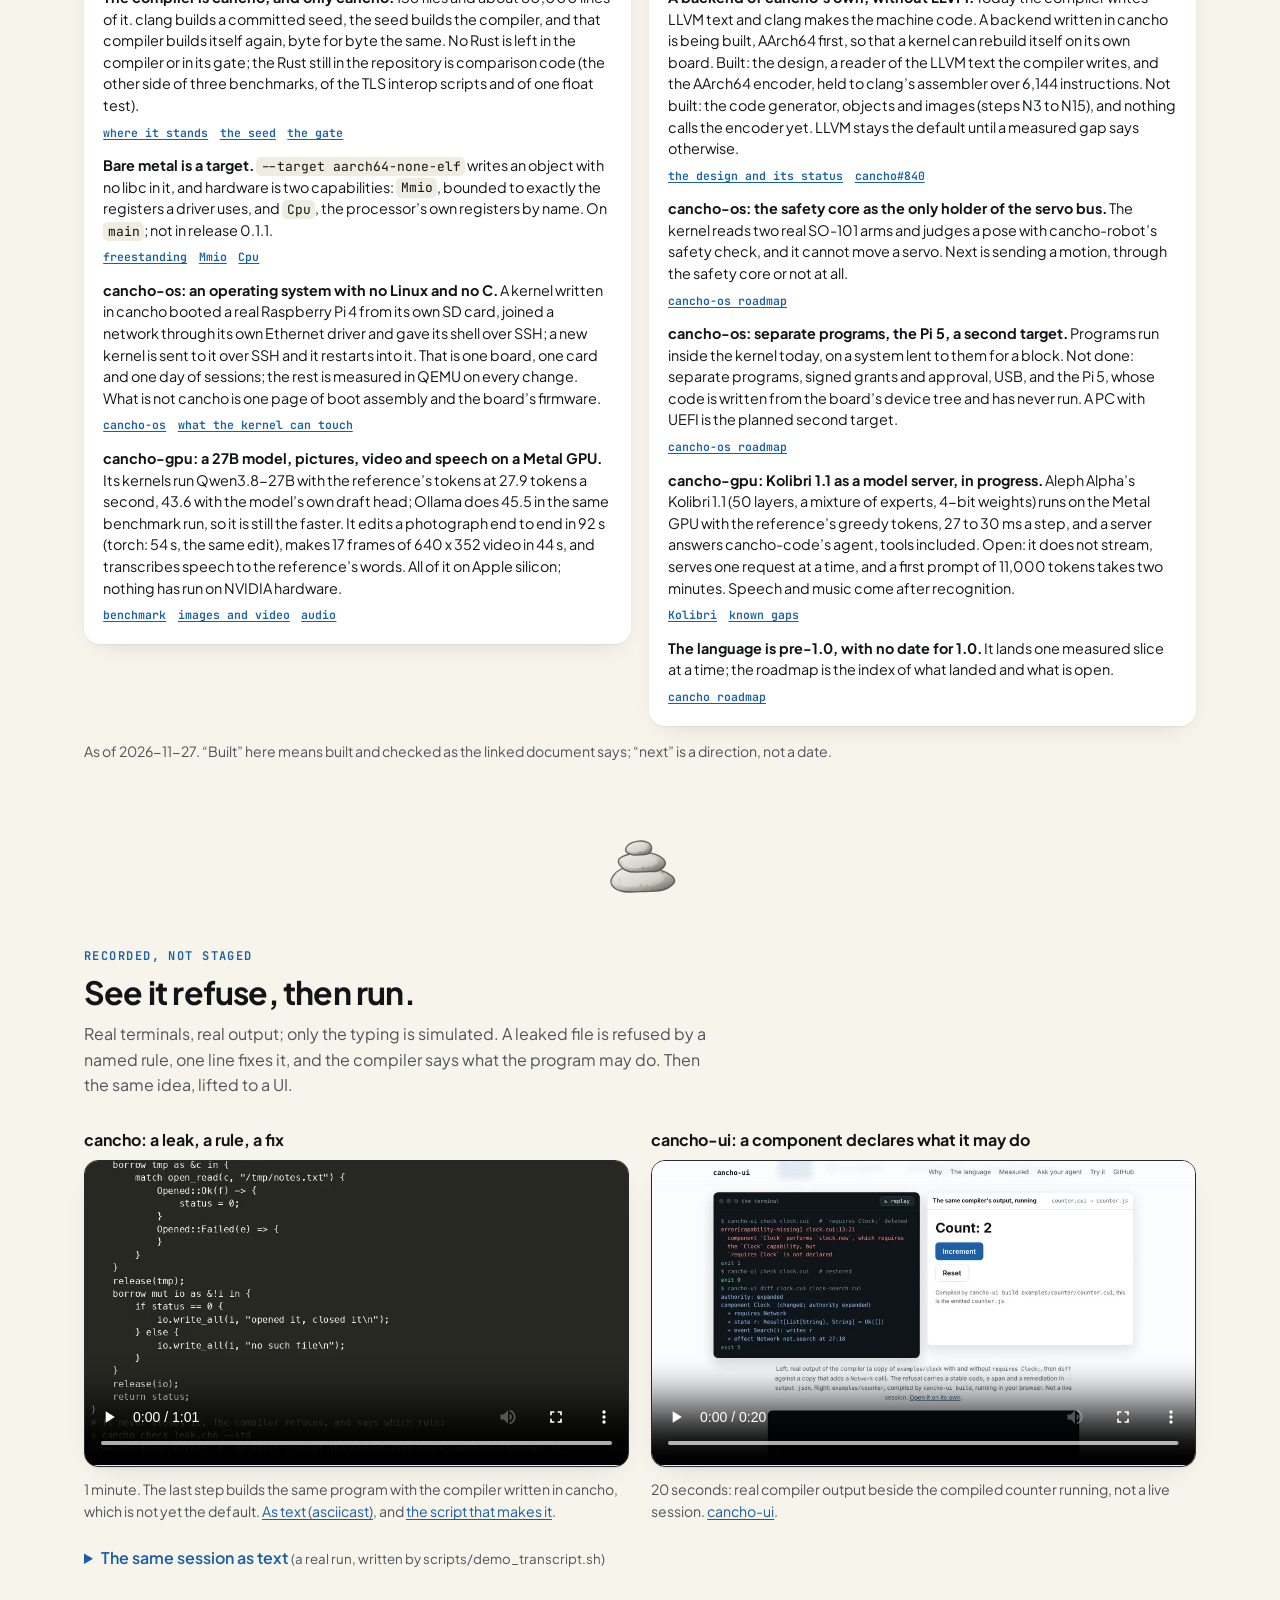
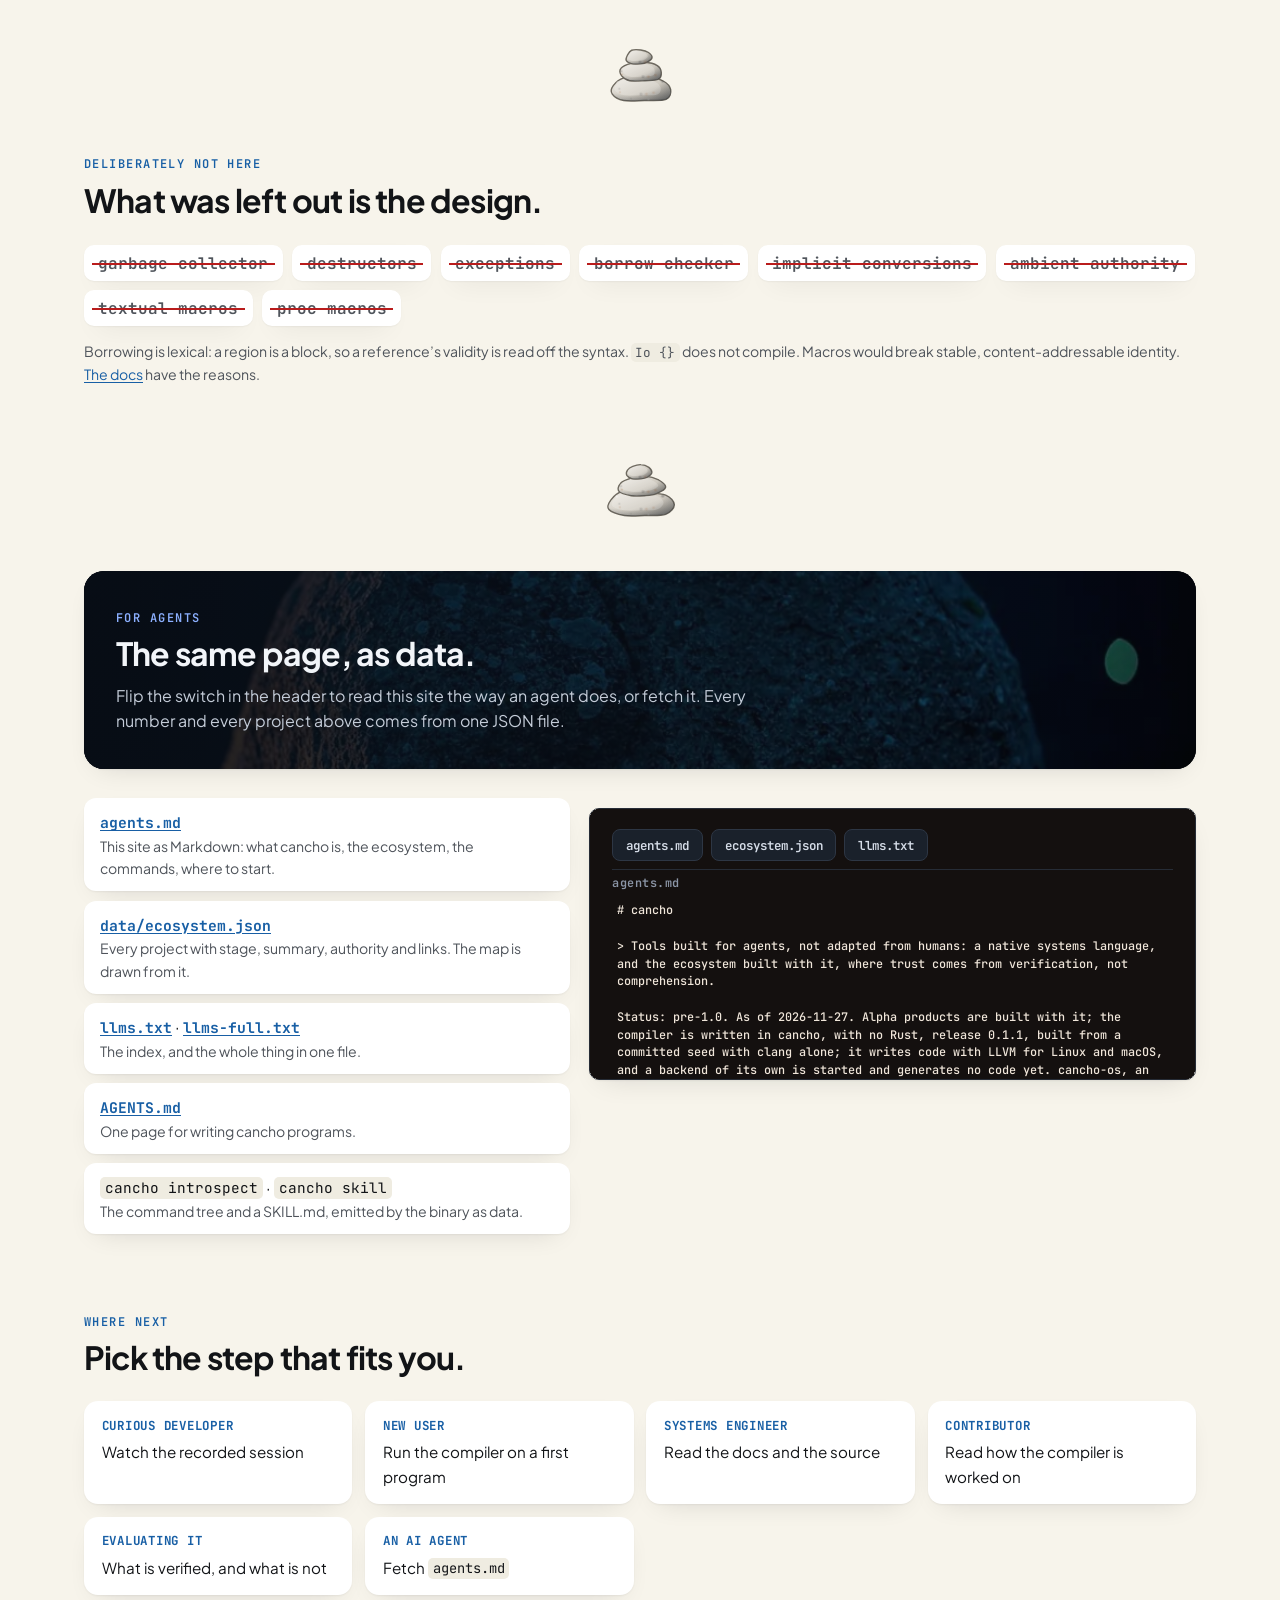
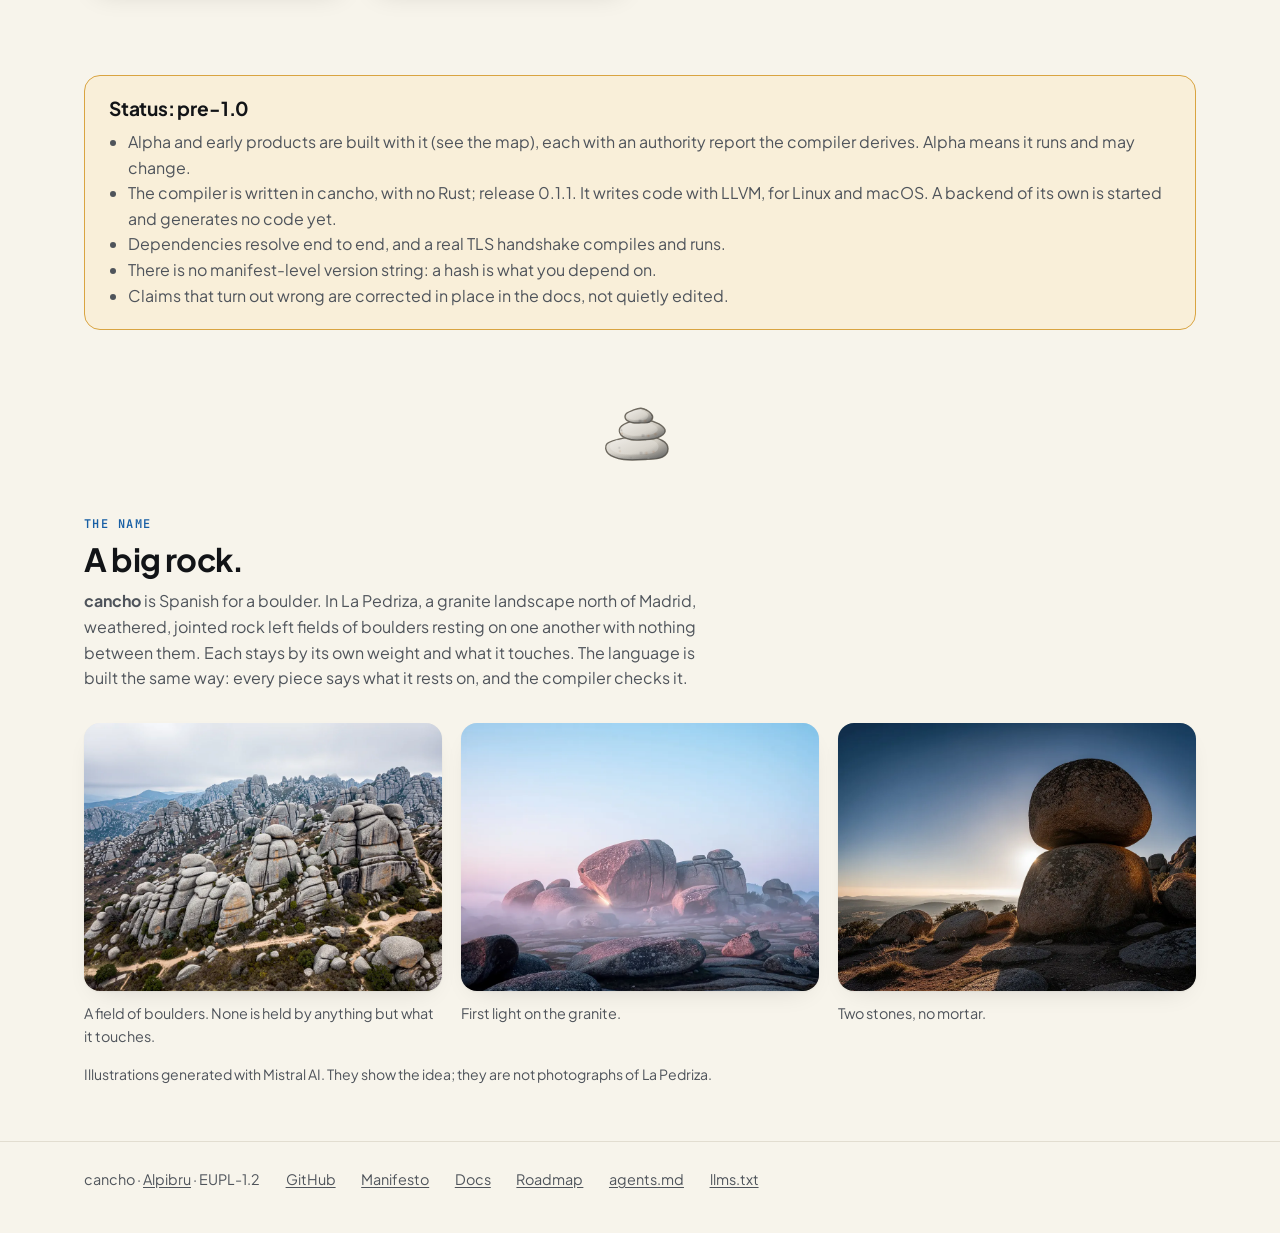
==== commit 680e1b5a: "What is new and what is next: no Rust in the compiler, cancho-os, cancho-gpu, the backend without LL" ====
--- a/index.html
+++ b/index.html
@@ -38,7 +38,7 @@
     </span>
     <a class="ghbtn" href="https://github.com/alpibrusl/cancho"><svg viewBox="0 0 16 16" aria-hidden="true"><path d="M8 .6l2.2 4.6 5 .7-3.6 3.5.9 5L8 12l-4.5 2.4.9-5L.8 5.9l5-.7z"/></svg>GitHub</a>
     <details class="menu"><summary aria-label="Menu"><svg viewBox="0 0 20 20" aria-hidden="true"><path d="M3 6h14M3 10h14M3 14h14" stroke="currentColor" stroke-width="1.8" stroke-linecap="round" fill="none"/></svg></summary>
-      <div><a href="#try">Try it</a><a href="stories.html">Stories</a><a href="#trust">Trust</a><a href="#verifies">Evidence</a><a href="#ecosystem">Ecosystem</a><a href="#demo">Demo</a><a href="#agents">Agents</a><a href="https://alpibru.com/manifesto">Manifesto</a><a href="https://alpibrusl.github.io/cancho/">Docs</a><a href="https://github.com/alpibrusl/cancho">GitHub</a></div>
+      <div><a href="#try">Try it</a><a href="stories.html">Stories</a><a href="#trust">Trust</a><a href="#verifies">Evidence</a><a href="#ecosystem">Ecosystem</a><a href="#news">Roadmap</a><a href="#demo">Demo</a><a href="#agents">Agents</a><a href="https://alpibru.com/manifesto">Manifesto</a><a href="https://alpibrusl.github.io/cancho/">Docs</a><a href="https://github.com/alpibrusl/cancho">GitHub</a></div>
     </details>
   </div>
 </div></header>
@@ -228,23 +228,24 @@
     <li>Each declaration has a content hash (<code>cancho ids</code>); dependencies pin to hashes. <span class="evs"><a class="ev" href="https://github.com/alpibrusl/cancho/blob/main/docs/canonical-ast.md">canonical AST (status: proposed)</a></span></li>
   </ul></div>
   <div class="v tests"><h3>Exercised by tests</h3><ul>
-    <li>359 refusal fixtures, each naming the rule it must be refused with, and 123 accepting programs. <span class="evs"><a class="ev" href="https://github.com/alpibrusl/cancho/tree/main/tests/reject">tests/reject</a> <a class="ev" href="https://github.com/alpibrusl/cancho/tree/main/tests/accept">tests/accept</a></span></li>
-    <li>The conformance suite builds and runs real programs; the gate (format, clippy, tests) runs on linux-x86_64 and darwin-aarch64. <span class="evs"><a class="ev" href="https://github.com/alpibrusl/cancho/blob/main/CONTRIBUTING.md">CONTRIBUTING</a></span></li>
+    <li>446 refusal fixtures, each naming the rule it must be refused with, and 134 accepting programs. <span class="evs"><a class="ev" href="https://github.com/alpibrusl/cancho/tree/main/tests/reject">tests/reject</a> <a class="ev" href="https://github.com/alpibrusl/cancho/tree/main/tests/accept">tests/accept</a></span></li>
+    <li>The fixtures are real programs, built and run; the gate (format, file budget, links, the seed, the fixtures, the compiler’s tests) is written in cancho and shell, with no Rust, and runs on linux-x86_64 and darwin-aarch64. <span class="evs"><a class="ev" href="https://github.com/alpibrusl/cancho/blob/main/docs/gate.md">the gate</a> <a class="ev" href="https://github.com/alpibrusl/cancho/blob/main/CONTRIBUTING.md">CONTRIBUTING</a></span></li>
     <li>Every checked code block in AGENTS.md is a fixture; changing a rule name to a wrong one turns the suite red (checked by doing it). <span class="evs"><a class="ev" href="https://github.com/alpibrusl/cancho/blob/main/AGENTS.md">AGENTS.md</a></span></li>
-    <li>A mutation fuzzer feeds token-level edits of every program through parsing, checking and code generation, requiring no panic, a stable print-and-parse, and that what the checker accepts the backend compiles. <span class="evs"><a class="ev" href="https://github.com/alpibrusl/cancho/blob/main/crates/cancho/tests/fuzz.rs">fuzzer</a> <a class="ev" href="https://github.com/alpibrusl/cancho/blob/main/docs/fuzzing.md">design</a></span></li>
+    <li>A mutation fuzzer feeds token-level edits of every program to the compiler, requiring a stable print-and-parse, a rule tag on every refusal (none of them <code>internal</code>), and that what the checker accepts the backend compiles. <span class="evs"><a class="ev" href="https://github.com/alpibrusl/cancho/blob/main/tests/commands/fuzz.sh">fuzzer</a> <a class="ev" href="https://github.com/alpibrusl/cancho/blob/main/docs/fuzzing.md">design</a></span></li>
     <li>Tests are checked by breaking what they cover and watching them fail. <span class="evs"><a class="ev" href="https://github.com/alpibrusl/cancho/blob/main/CONTRIBUTING.md">CONTRIBUTING</a> <a class="ev" href="https://github.com/alpibrusl/cancho/blob/main/docs/differential.md">differential testing</a></span></li>
-    <li>The gate builds the compiler from the committed seed, requires it to reproduce itself byte for byte, and passes 130 programs that must be accepted and 391 that must be refused by the rule they name (measured 2026-11-22, macOS aarch64). <span class="evs"><a class="ev" href="https://alpibrusl.github.io/cancho/gate.html">the gate</a></span></li>
+    <li>The gate builds the compiler from the committed seed, requires it to reproduce itself byte for byte, and passes 133 of the 134 programs that must be accepted and 437 of the 446 that must be refused by the rule they name; the ten it leaves out are listed with their reasons (measured 2026-11-27, Linux x86-64). <span class="evs"><a class="ev" href="https://alpibrusl.github.io/cancho/gate.html">the gate</a> <a class="ev" href="https://github.com/alpibrusl/cancho/blob/main/tests/run.known">what is left out</a></span></li>
   </ul></div>
   <div class="v todo"><h3>Still being established</h3><ul>
-    <li>Release 0.1.0 writes code with LLVM only, for Linux (x86-64, aarch64) and macOS (Apple silicon); it was install-checked on macOS only, and has no Cranelift or WebAssembly output. <span class="evs"><a class="ev" href="https://github.com/alpibrusl/cancho#install">README</a></span></li>
+    <li>The compiler writes code with LLVM only, for Linux (x86-64, aarch64) and macOS (Apple silicon), and has no WebAssembly output. A backend of its own is started (a reader and an AArch64 encoder) and generates no code yet. <span class="evs"><a class="ev" href="https://github.com/alpibrusl/cancho#install">README</a> <a class="ev" href="https://github.com/alpibrusl/cancho/blob/main/docs/native-backend.md">native backend</a></span></li>
+    <li>cancho-os has run on one real Raspberry Pi 4, for one day of sessions; everything else about it is measured in QEMU. Its Pi 5 code has never run, it cannot move a servo, and an agent’s key has been tried only in QEMU. <span class="evs"><a class="ev" href="https://github.com/alpibrusl/cancho-os#readme">cancho-os</a></span></li>
     <li>Hash stability is not a contract yet: the canonical-AST document is “proposed”, and 39% of this repository’s own historical revisions do not type-check under today’s build. <span class="evs"><a class="ev" href="https://github.com/alpibrusl/cancho/blob/main/docs/canonical-ast.md">canonical AST</a> <a class="ev" href="https://github.com/alpibrusl/cancho/blob/main/docs/hash-stability.md">hash stability</a></span></li>
     <li>A cancho program has one network bound shared by listening and connecting, so a proxy’s authority report cannot say which upstreams it reaches; cancho-gateway enforces its compiled-in list by exact match and tests it, but the compiler does not vouch for it. <span class="evs"><a class="ev" href="https://github.com/alpibrusl/cancho-gateway">cancho-gateway</a></span></li>
     <li>The TLS stack is not independently reviewed (stated in cancho-fetch’s README). <span class="evs"><a class="ev" href="https://github.com/alpibrusl/cancho-fetch">cancho-fetch</a></span></li>
     <li>Not evaluated: whether agents do better with cancho-tools than with the usual tools. That needs an agent-in-the-loop evaluation that has not been run. <span class="evs"><a class="ev" href="https://github.com/alpibrusl/cancho/issues/228">cancho#228</a></span></li>
-    <li>Pre-1.0, supported on linux-x86_64 and darwin-aarch64 only, and its own README says it is not a usable language yet. <span class="evs"><a class="ev" href="https://github.com/alpibrusl/cancho#readme">README</a></span></li>
+    <li>Pre-1.0, and its own README says it is not a usable language yet. <span class="evs"><a class="ev" href="https://github.com/alpibrusl/cancho#readme">README</a></span></li>
   </ul></div>
 </div>
-<p class="note">A passing check shows that the checks listed here passed. It does not show a program is correct or secure in every respect, and tests exercise the behaviour they cover, not all behaviour. None of this is a certification, and no independent audit is claimed. Counted at cancho 1d4c44e, 2026-10-20. Each line links its evidence; a claim found false is corrected here, in place.</p>
+<p class="note">A passing check shows that the checks listed here passed. It does not show a program is correct or secure in every respect, and tests exercise the behaviour they cover, not all behaviour. None of this is a certification, and no independent audit is claimed. Counted at cancho 39afb52, 2026-11-27. Each line links its evidence; a claim found false is corrected here, in place.</p>
 <!-- verifies:end -->
 </section>
 
@@ -294,9 +295,10 @@
     <li><div class="ph"><a href="https://github.com/alpibrusl/cancho-cache">cancho-cache</a> <span class="chip alpha">alpha</span> <a class="pg" href="https://alpibrusl.github.io/cancho-cache/">page</a></div><p>Answers 69 of Redis 7.0’s 240 commands over RESP2 and RESP3; its authority report, checked in CI, names the one file it reads.</p><a class="next" href="https://github.com/alpibrusl/cancho-cache#readme">Try it from redis-cli →</a></li>
     <li><div class="ph"><a href="https://github.com/alpibrusl/cancho-table">cancho-table</a> <span class="chip early">early</span> <a class="pg" href="https://alpibrusl.github.io/cancho-table/">page</a></div><p>A wrong column name is refused with a rule tag and the corrected command as a repair.</p><a class="next" href="https://alpibrusl.github.io/cancho-table/">Read its landing page →</a></li>
   </ul></article>
-  <article class="path"><h3>Explore new computing boundaries</h3><p class="blurb">Hardware, GPUs and robotics. Experimental: read each status before you rely on it.</p><ul>
+  <article class="path"><h3>Explore new computing boundaries</h3><p class="blurb">Hardware, GPUs, robotics and an operating system. Experimental: read each status before you rely on it.</p><ul>
+    <li><div class="ph"><a href="https://github.com/alpibrusl/cancho-os">cancho-os</a> <span class="chip built">built</span> <a class="pg" href="https://alpibrusl.github.io/cancho-os/">page</a></div><p>Booted a real Raspberry Pi 4 and gave its shell over SSH, with no Linux, no libc and no C; every change to a file keeps the old version and a line in a record of who made it.</p><a class="next" href="https://github.com/alpibrusl/cancho-os#readme">Read where it stands →</a></li>
     <li><div class="ph"><a href="https://github.com/alpibrusl/cancho-hdl">cancho-hdl</a> <span class="chip built">built</span> <a class="pg" href="https://alpibrusl.github.io/cancho-hdl/">page</a></div><p>A .chw contract is checked (a field overlap is refused as <code>field-overlap</code>), and a C header, device tree, SystemVerilog and CMSIS-SVD are generated from it.</p><a class="next" href="https://github.com/alpibrusl/cancho-hdl#readme">See its refusal examples →</a></li>
-    <li><div class="ph"><a href="https://github.com/alpibrusl/cancho-gpu">cancho-gpu</a> <span class="chip built">built</span> <a class="pg" href="https://alpibrusl.github.io/cancho-gpu/">page</a></div><p>CUDA C and Metal for 208 test cases (182 emit, 26 refused by both) are byte-identical with an independent implementation’s.</p><a class="next" href="https://alpibrusl.github.io/cancho-gpu/">Read its landing page →</a></li>
+    <li><div class="ph"><a href="https://github.com/alpibrusl/cancho-gpu">cancho-gpu</a> <span class="chip built">built</span> <a class="pg" href="https://alpibrusl.github.io/cancho-gpu/">page</a></div><p>CUDA C and Metal for 433 test cases (403 emit, 30 refused) are held byte for byte to recorded output, which first agreed with an independent implementation’s on 218 cases.</p><a class="next" href="https://alpibrusl.github.io/cancho-gpu/">Read its landing page →</a></li>
     <li><div class="ph"><a href="https://github.com/alpibrusl/cancho-robot">cancho-robot</a> <span class="chip design">design</span> <a class="pg" href="https://alpibrusl.github.io/cancho-robot/">page</a></div><p>Nothing is built yet: research, design stage.</p><a class="next" href="https://alpibrusl.github.io/cancho-robot/">Read the plan →</a></li>
   </ul></article>
 </div>
@@ -318,7 +320,7 @@
   <!-- eco:start -->
   <details class="note" id="map-fallback"><summary>The same map as a list</summary>
   <ul>
-  <li><a href="https://github.com/alpibrusl/cancho">cancho</a> · <a href="https://alpibrusl.github.io/cancho/">page</a> (built): The language and its compiler, written in cancho and built from a committed seed with clang alone. Release 0.1.0. Pre-1.0.</li>
+  <li><a href="https://github.com/alpibrusl/cancho">cancho</a> · <a href="https://alpibrusl.github.io/cancho/">page</a> (built): The language and its compiler. The compiler is written in cancho and built from a committed seed with clang alone; no Rust is left in it or in its gate. Release 0.1.1.</li>
   <li><a href="https://github.com/alpibrusl/cancho-ui">cancho-ui</a> · <a href="https://alpibrusl.github.io/cancho-ui/">page</a> (built): A UI language whose compiler knows what each component is allowed to do. Builds JavaScript and DOM.</li>
   <li><a href="https://github.com/alpibrusl/cancho-hooks">cancho-hooks</a> · <a href="https://alpibrusl.github.io/cancho-hooks/">page</a> (alpha): Webhook delivery: on disk before the 202, signed, retried, dead-lettered and replayable.</li>
   <li><a href="https://github.com/alpibrusl/cancho-cache">cancho-cache</a> · <a href="https://alpibrusl.github.io/cancho-cache/">page</a> (alpha): Redis-compatible cache over RESP2 and RESP3: strings and hashes, expiry and LRU eviction, in a fixed arena.</li>
@@ -334,8 +336,9 @@
   <li><a href="https://github.com/alpibrusl/cancho-ml">cancho-ml</a> · <a href="https://alpibrusl.github.io/cancho-ml/">page</a> (alpha): Classical machine learning on tabular data as a command line an agent can read: seven models, one JSON line out, or a named refusal with a repair.</li>
   <li><a href="https://github.com/alpibrusl/cancho-tools">cancho-tools</a> · <a href="https://alpibrusl.github.io/cancho-tools/">page</a> (early): Ten small tools for agents (seek, list, peek, jsonq, tally, hash, write, replace, move, archive) and one opt-in, run. JSON out, tagged refusals that often carry a repair.</li>
   <li><a href="https://github.com/alpibrusl/cancho-table">cancho-table</a> · <a href="https://alpibrusl.github.io/cancho-table/">page</a> (early): Select, filter, group and aggregate CSV/TSV for agents; bounded, exact, byte-stable.</li>
+  <li><a href="https://github.com/alpibrusl/cancho-os">cancho-os</a> · <a href="https://alpibrusl.github.io/cancho-os/">page</a> (built): An operating system written in cancho, on bare metal: no Linux or libc under it and no C in it. The drivers, the page tables, the network stack, SSH and the shell are cancho; what is not is one page of boot assembly and the board’s firmware.</li>
   <li><a href="https://github.com/alpibrusl/cancho-robot">cancho-robot</a> · <a href="https://alpibrusl.github.io/cancho-robot/">page</a> (design): A robot arm controller: the Feetech servo bus, SO-101 kinematics and a safety core every motion goes through.</li>
-  <li><a href="https://github.com/alpibrusl/cancho-gpu">cancho-gpu</a> · <a href="https://alpibrusl.github.io/cancho-gpu/">page</a> (built): A compiler for typed tile kernels (.chx) to CUDA C and Metal, written in cancho; it also runs language models on a Metal GPU.</li>
+  <li><a href="https://github.com/alpibrusl/cancho-gpu">cancho-gpu</a> · <a href="https://alpibrusl.github.io/cancho-gpu/">page</a> (built): A compiler for typed tile kernels (.chx) to CUDA C and Metal, written in cancho. On a Metal GPU its kernels run and train language models, and make images, video and transcripts of speech.</li>
   <li><a href="https://github.com/alpibrusl/cancho-code">cancho-code</a> · <a href="https://alpibrusl.github.io/cancho-code/">page</a> (built): An AI coding assistant that proves its work: the cancho compiler checks every piece the model writes, and a task is done only when the compiler and the task&#x27;s own examples say so.</li>
   <li><a href="https://github.com/alpibrusl/cancho-forge">cancho-forge</a> · <a href="https://alpibrusl.github.io/cancho-forge/">page</a> (built): An agent-run software company you can audit: state, budgets, approvals and evidence are kept by the runtime, and a worker cannot accept its own work.</li>
   <li><a href="https://github.com/alpibrusl/cancho-hdl">cancho-hdl</a> · <a href="https://alpibrusl.github.io/cancho-hdl/">page</a> (built): One .chw file declares the software/hardware boundary (registers, fields, interrupts, DMA); it is checked, and a C header, device tree, SystemVerilog RTL and CMSIS-SVD are generated from it.</li>
@@ -351,15 +354,15 @@
 <section id="proof">
   <p class="eyebrow">Proof, not promises</p>
   <h2>The compiler is written in cancho.</h2>
-  <p class="sub">The compiler is about seventy thousand lines of cancho, built from a committed seed of LLVM IR with clang alone; the one it builds reproduces itself byte for byte. One square is one test.</p>
+  <p class="sub">The compiler is about eighty thousand lines of cancho and no Rust, built from a committed seed of LLVM IR with clang alone; the one it builds reproduces itself byte for byte. One square is one test.</p>
   <div class="proof">
     <div class="card">
-      <b data-count="conformance"><span>0</span> <small>/ 130</small></b>
+      <b data-count="conformance"><span>0</span> <small>/ 134</small></b>
       <div id="w-conformance"></div>
       <p>programs that must be accepted are built and run with the output their directives state.</p>
     </div>
     <div class="card">
-      <b data-count="refusals"><span>0</span> <small>/ 391</small></b>
+      <b data-count="refusals"><span>0</span> <small>/ 446</small></b>
       <div id="w-refusals"></div>
       <p>programs that must be refused are refused, each by the rule its file names.</p>
     </div>
@@ -370,6 +373,32 @@
     </div>
   </div>
   <p class="note">Measured <span id="proof-date"></span>. The first two figures are what the repository’s gate says and move as the work does. <a href="https://alpibrusl.github.io/cancho/gate.html">The gate</a> has the record.</p>
+</section>
+
+<div class="cairn" aria-hidden="true"></div>
+
+<section id="news">
+  <p class="eyebrow">New, and next</p>
+  <h2>What changed, and where it is going.</h2>
+  <p class="sub">The compiler is written in cancho with no Rust left, an operating system written in it has booted a real board, and the next step is a backend that does not need LLVM. Each line says what was built and what was not.</p>
+<!-- news:start -->
+<div class="verif news reveal">
+  <div class="v ok"><h3>What is new</h3><ul>
+    <li><b>The compiler is cancho, and only cancho.</b> 158 files and about 80,000 lines of it. clang builds a committed seed, the seed builds the compiler, and that compiler builds itself again, byte for byte the same. No Rust is left in the compiler or in its gate; the Rust still in the repository is comparison code (the other side of three benchmarks, of the TLS interop scripts and of one float test). <span class="evs"><a class="ev" href="https://github.com/alpibrusl/cancho/blob/main/docs/status.md">where it stands</a> <a class="ev" href="https://github.com/alpibrusl/cancho/blob/main/docs/seed.md">the seed</a> <a class="ev" href="https://github.com/alpibrusl/cancho/blob/main/docs/gate.md">the gate</a></span></li>
+    <li><b>Bare metal is a target.</b> <code>--target aarch64-none-elf</code> writes an object with no libc in it, and hardware is two capabilities: <code>Mmio</code>, bounded to exactly the registers a driver uses, and <code>Cpu</code>, the processor’s own registers by name. On <code>main</code>; not in release 0.1.1. <span class="evs"><a class="ev" href="https://github.com/alpibrusl/cancho/blob/main/docs/freestanding.md">freestanding</a> <a class="ev" href="https://github.com/alpibrusl/cancho/blob/main/docs/mmio.md">Mmio</a> <a class="ev" href="https://github.com/alpibrusl/cancho/blob/main/docs/cpu.md">Cpu</a></span></li>
+    <li><b>cancho-os: an operating system with no Linux and no C.</b> A kernel written in cancho booted a real Raspberry Pi 4 from its own SD card, joined a network through its own Ethernet driver and gave its shell over SSH; a new kernel is sent to it over SSH and it restarts into it. That is one board, one card and one day of sessions; the rest is measured in QEMU on every change. What is not cancho is one page of boot assembly and the board’s firmware. <span class="evs"><a class="ev" href="https://github.com/alpibrusl/cancho-os#readme">cancho-os</a> <a class="ev" href="https://github.com/alpibrusl/cancho-os/blob/main/docs/authority.txt">what the kernel can touch</a></span></li>
+    <li><b>cancho-gpu: a 27B model, pictures, video and speech on a Metal GPU.</b> Its kernels run Qwen3.8-27B with the reference’s tokens at 27.9 tokens a second, 43.6 with the model’s own draft head; Ollama does 45.5 in the same benchmark run, so it is still the faster. It edits a photograph end to end in 92 s (torch: 54 s, the same edit), makes 17 frames of 640 x 352 video in 44 s, and transcribes speech to the reference’s words. All of it on Apple silicon; nothing has run on NVIDIA hardware. <span class="evs"><a class="ev" href="https://github.com/alpibrusl/cancho-gpu/blob/main/docs/benchmark.md">benchmark</a> <a class="ev" href="https://github.com/alpibrusl/cancho-gpu/blob/main/docs/diffusion.md">images and video</a> <a class="ev" href="https://github.com/alpibrusl/cancho-gpu/blob/main/docs/audio.md">audio</a></span></li>
+  </ul></div>
+  <div class="v tests"><h3>What is next</h3><ul>
+    <li><b>A backend of cancho’s own, without LLVM.</b> Today the compiler writes LLVM text and clang makes the machine code. A backend written in cancho is being built, AArch64 first, so that a kernel can rebuild itself on its own board. Built: the design, a reader of the LLVM text the compiler writes, and the AArch64 encoder, held to clang’s assembler over 6,144 instructions. Not built: the code generator, objects and images (steps N3 to N15), and nothing calls the encoder yet. LLVM stays the default until a measured gap says otherwise. <span class="evs"><a class="ev" href="https://github.com/alpibrusl/cancho/blob/main/docs/native-backend.md">the design and its status</a> <a class="ev" href="https://github.com/alpibrusl/cancho/issues/840">cancho#840</a></span></li>
+    <li><b>cancho-os: the safety core as the only holder of the servo bus.</b> The kernel reads two real SO-101 arms and judges a pose with cancho-robot’s safety check, and it cannot move a servo. Next is sending a motion, through the safety core or not at all. <span class="evs"><a class="ev" href="https://github.com/alpibrusl/cancho-os/blob/main/docs/ROADMAP.md">cancho-os roadmap</a></span></li>
+    <li><b>cancho-os: separate programs, the Pi 5, a second target.</b> Programs run inside the kernel today, on a system lent to them for a block. Not done: separate programs, signed grants and approval, USB, and the Pi 5, whose code is written from the board’s device tree and has never run. A PC with UEFI is the planned second target. <span class="evs"><a class="ev" href="https://github.com/alpibrusl/cancho-os/blob/main/docs/ROADMAP.md">cancho-os roadmap</a></span></li>
+    <li><b>cancho-gpu: Kolibri 1.1 as a model server, in progress.</b> Aleph Alpha’s Kolibri 1.1 (50 layers, a mixture of experts, 4-bit weights) runs on the Metal GPU with the reference’s greedy tokens, 27 to 30 ms a step, and a server answers cancho-code’s agent, tools included. Open: it does not stream, serves one request at a time, and a first prompt of 11,000 tokens takes two minutes. Speech and music come after recognition. <span class="evs"><a class="ev" href="https://github.com/alpibrusl/cancho-gpu/blob/main/docs/kolibri.md">Kolibri</a> <a class="ev" href="https://github.com/alpibrusl/cancho-gpu#known-gaps">known gaps</a></span></li>
+    <li><b>The language is pre-1.0, with no date for 1.0.</b> It lands one measured slice at a time; the roadmap is the index of what landed and what is open. <span class="evs"><a class="ev" href="https://alpibrusl.github.io/cancho/ROADMAP.html">cancho roadmap</a></span></li>
+  </ul></div>
+</div>
+<p class="note">As of 2026-11-27. “Built” here means built and checked as the linked document says; “next” is a direction, not a date.</p>
+<!-- news:end -->
 </section>
 
 <div class="cairn" aria-hidden="true"></div>
@@ -521,7 +550,7 @@
   <h2>Status: pre-1.0</h2>
   <ul>
     <li>Alpha and early products are built with it (see the map), each with an authority report the compiler derives. Alpha means it runs and may change.</li>
-    <li>Release 0.1.0 is the first release of the compiler written in cancho. It writes code with LLVM, for Linux and macOS.</li>
+    <li>The compiler is written in cancho, with no Rust; release 0.1.1. It writes code with LLVM, for Linux and macOS. A backend of its own is started and generates no code yet.</li>
     <li>Dependencies resolve end to end, and a real TLS handshake compiles and runs.</li>
     <li>There is no manifest-level version string: a hash is what you depend on.</li>
     <li>Claims that turn out wrong are corrected in place in the docs, not quietly edited.</li>
--- a/assets/site.css
+++ b/assets/site.css
@@ -445,6 +445,7 @@
 /* evidence, paths, where next, the demo as text */
 .verif { display: grid; gap: 1.1rem; margin-top: 1.8rem; }
 @media (min-width: 64rem) { .verif { grid-template-columns: repeat(3, 1fr); align-items: start; } }
+@media (min-width: 64rem) { .verif.news { grid-template-columns: repeat(2, 1fr); } }
 .verif .v { background: var(--surface); border-radius: 16px; padding: 1.1rem 1.2rem 1.2rem; box-shadow: var(--shadow), 0 0 0 1px var(--ring); border-top: 4px solid var(--accent); }
 .verif .v.tests { border-top-color: var(--good); }
 .verif .v.todo { border-top-color: var(--warn-line); background: var(--warn-bg); }
